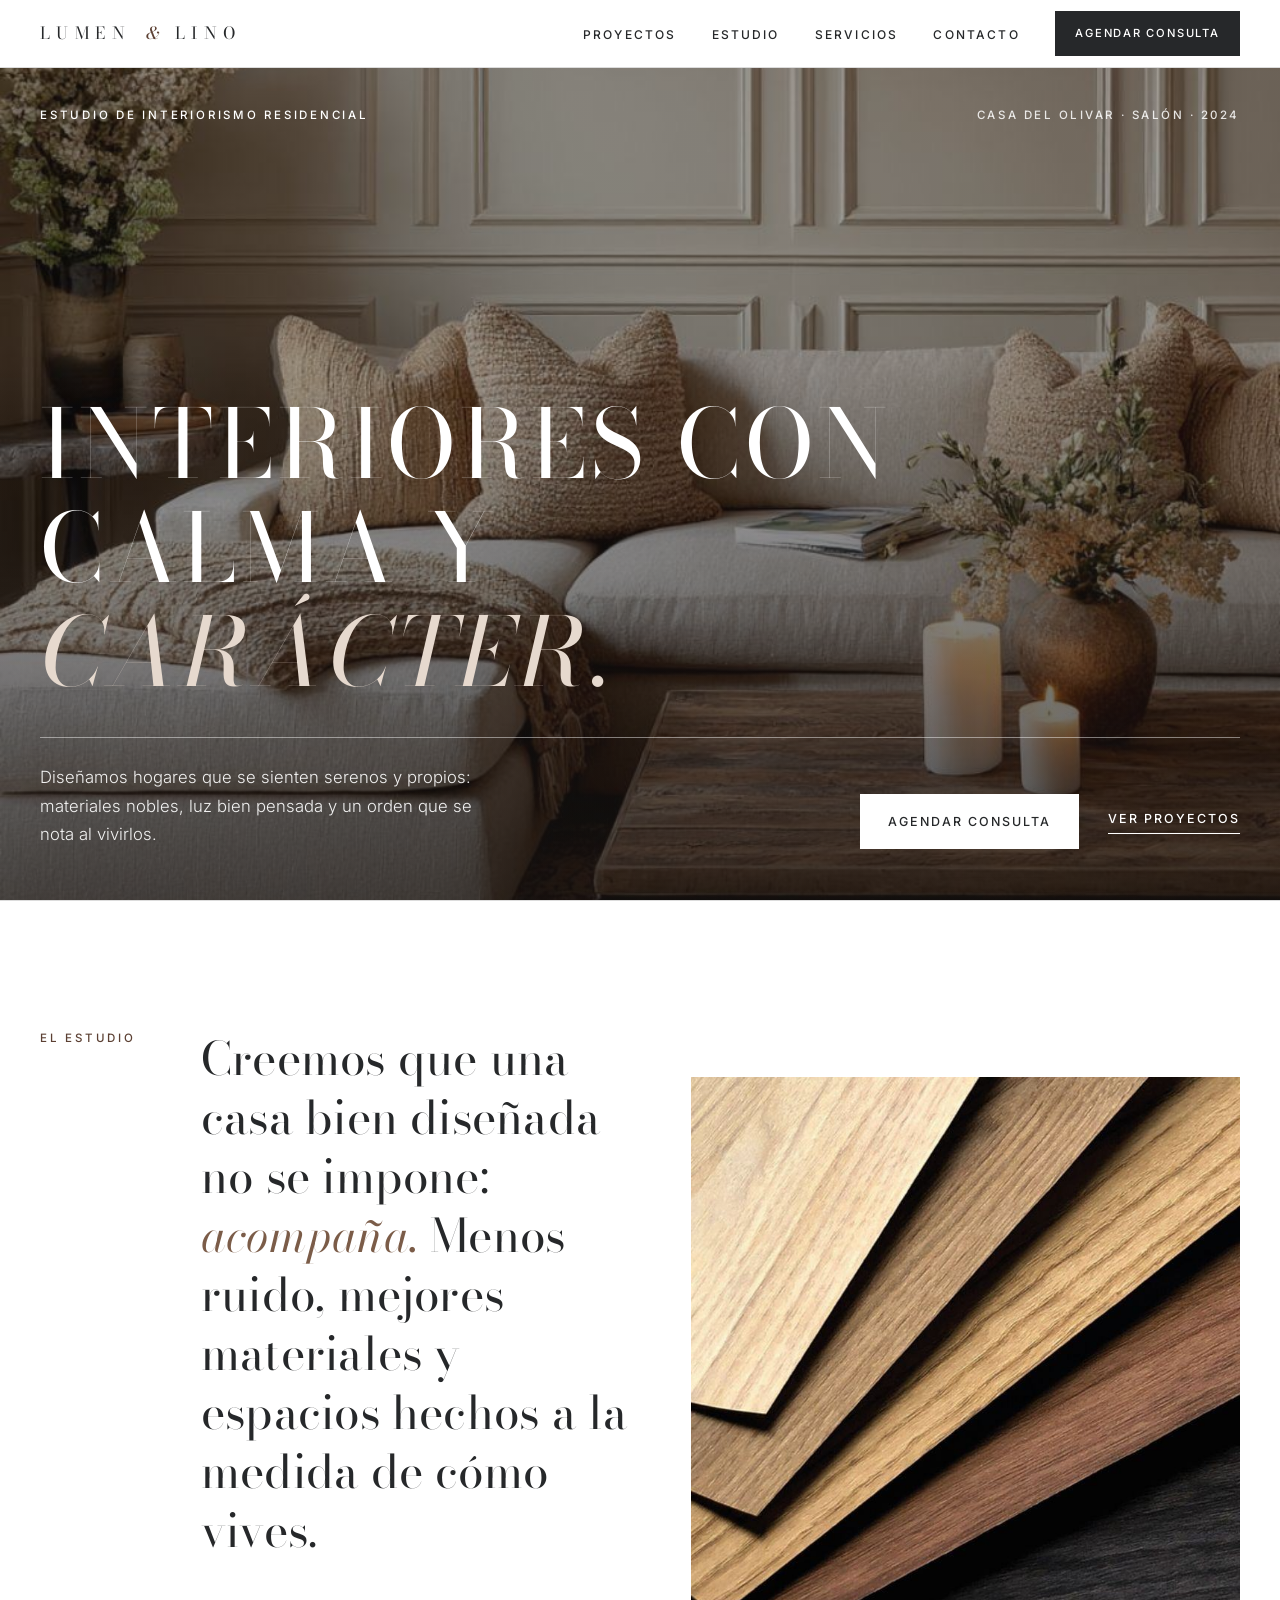
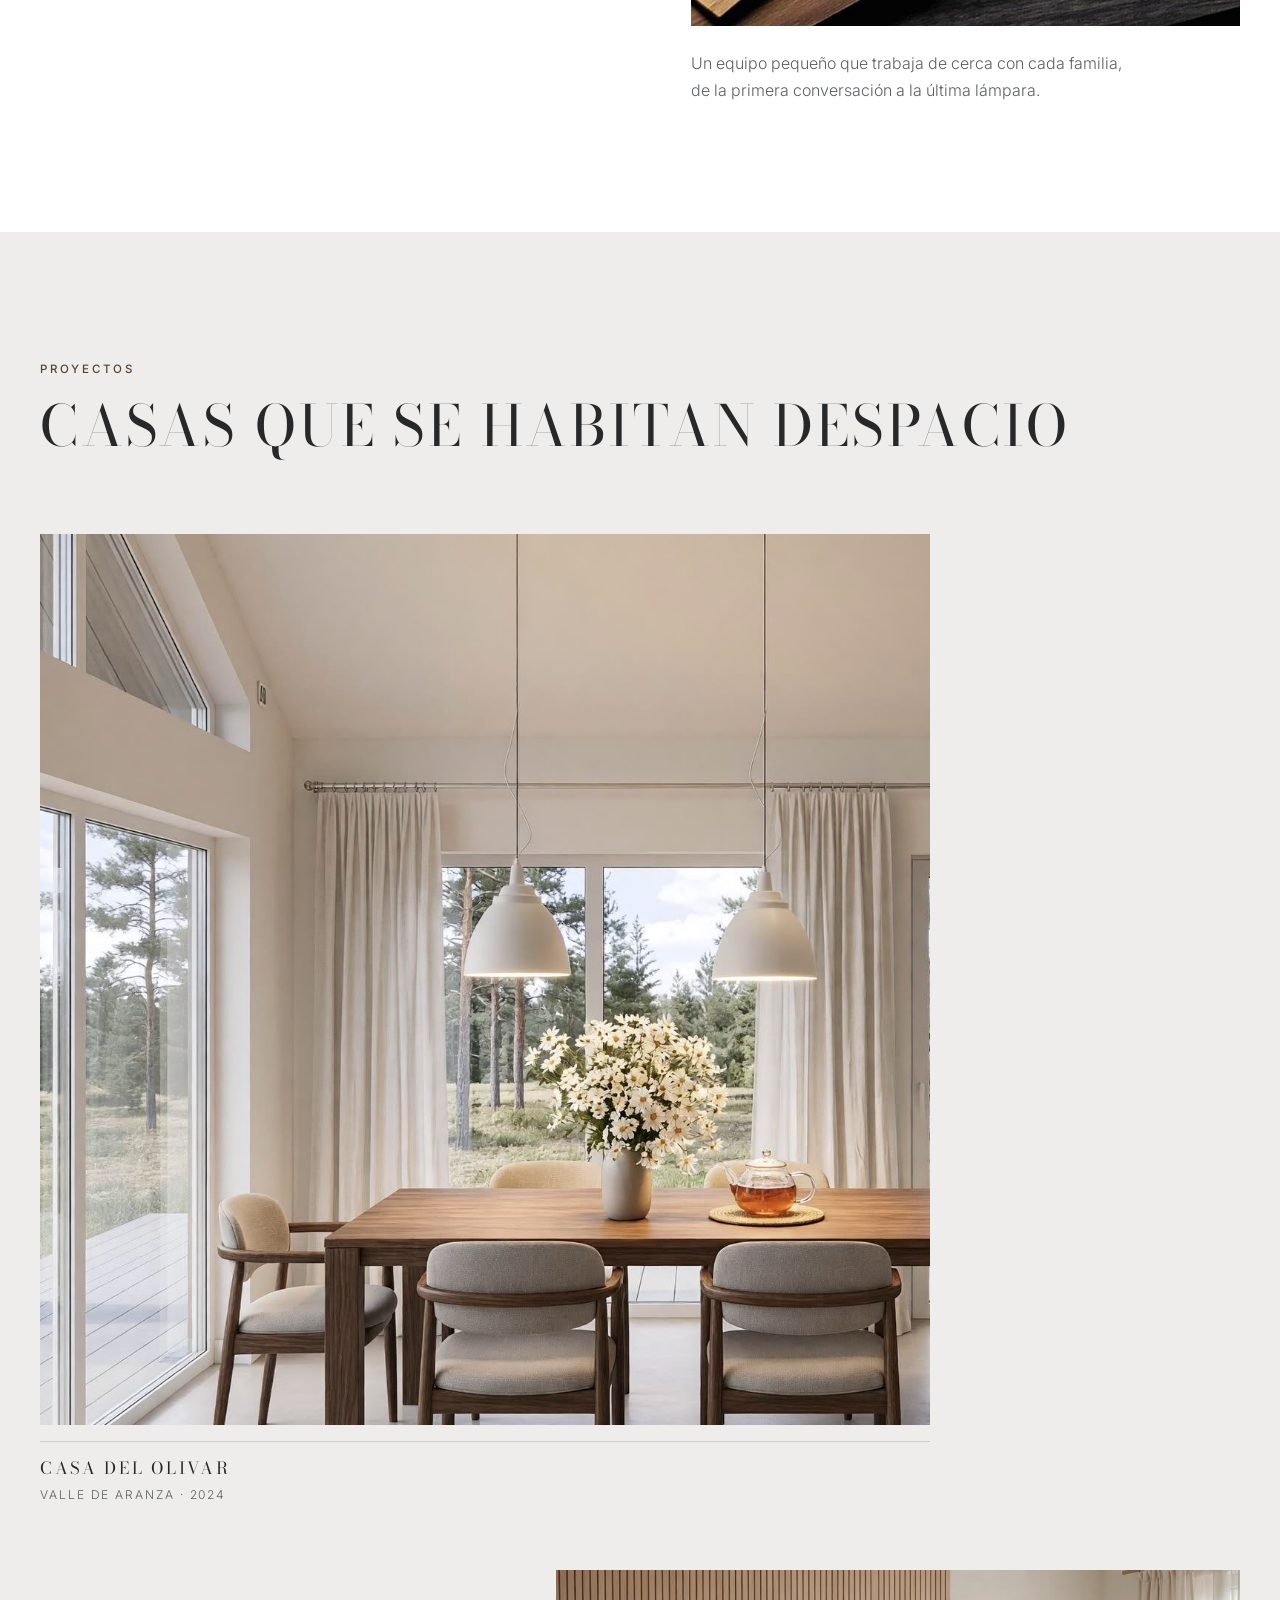
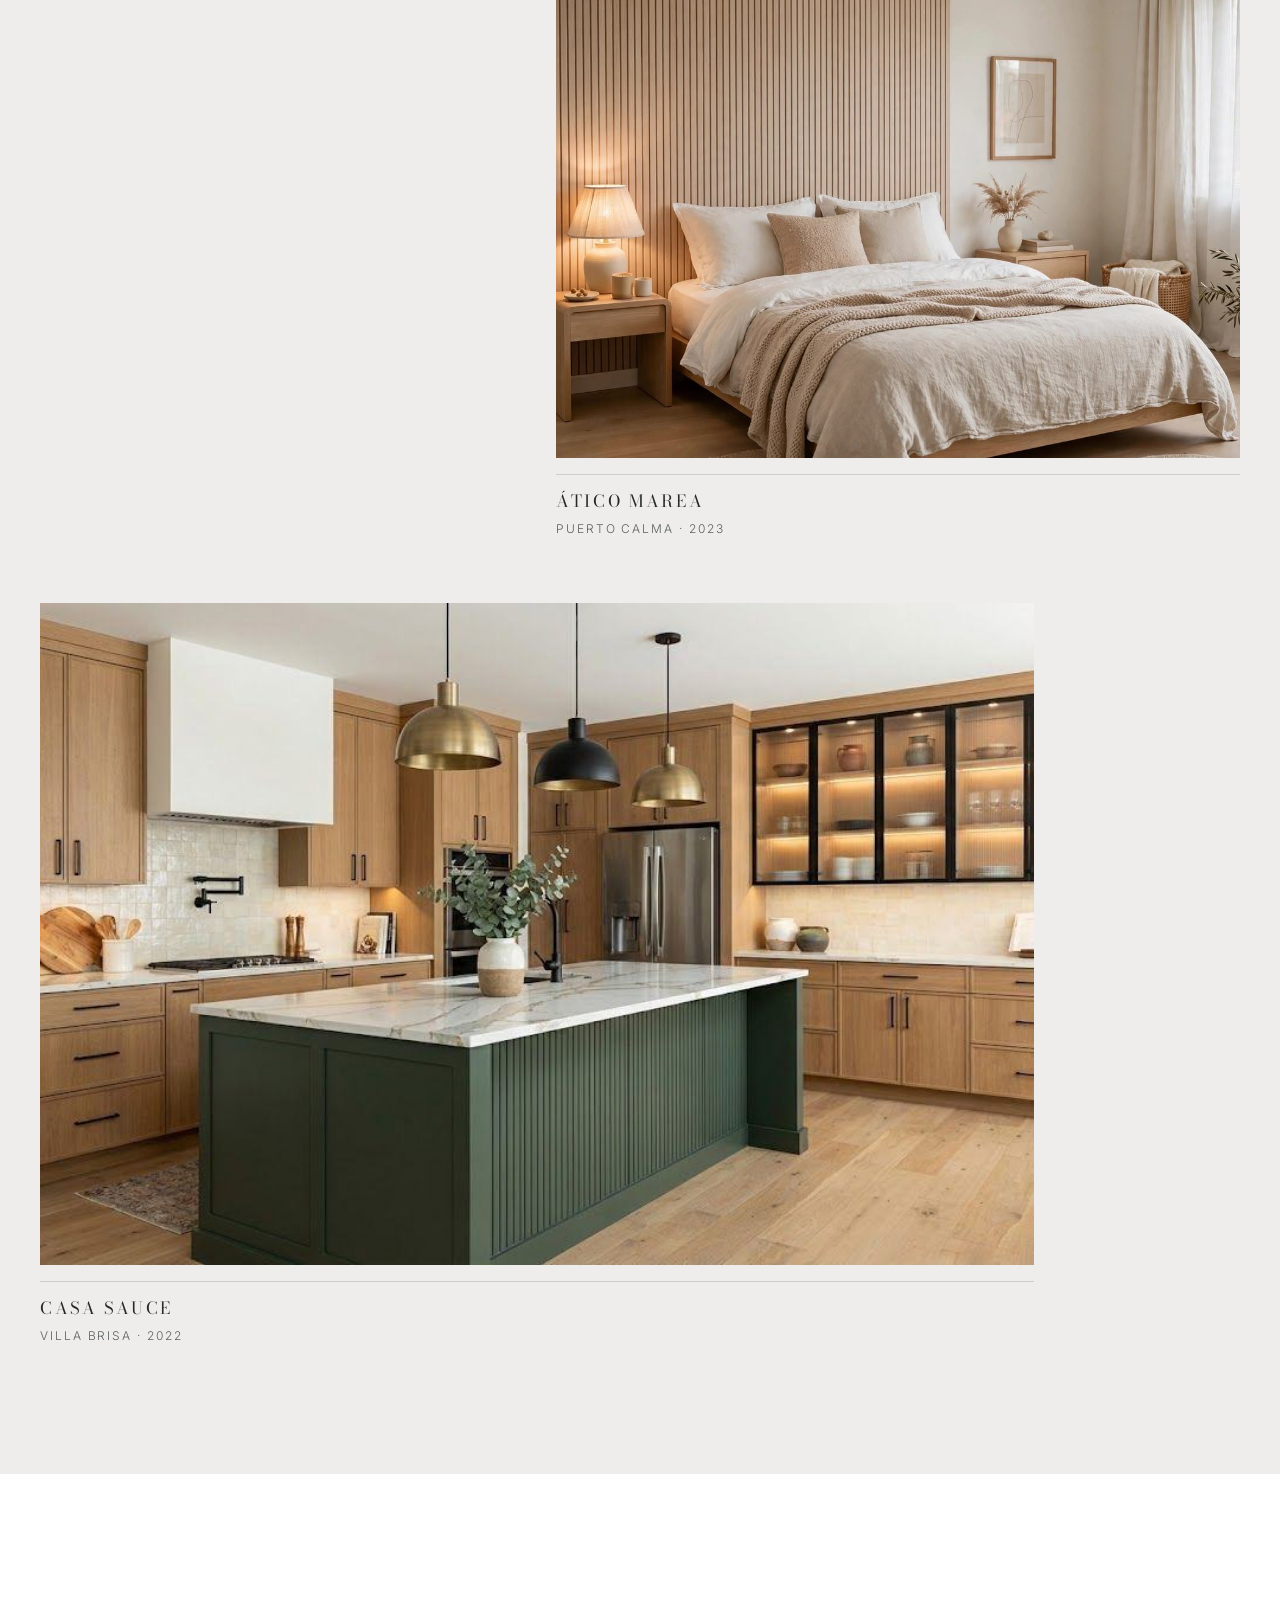
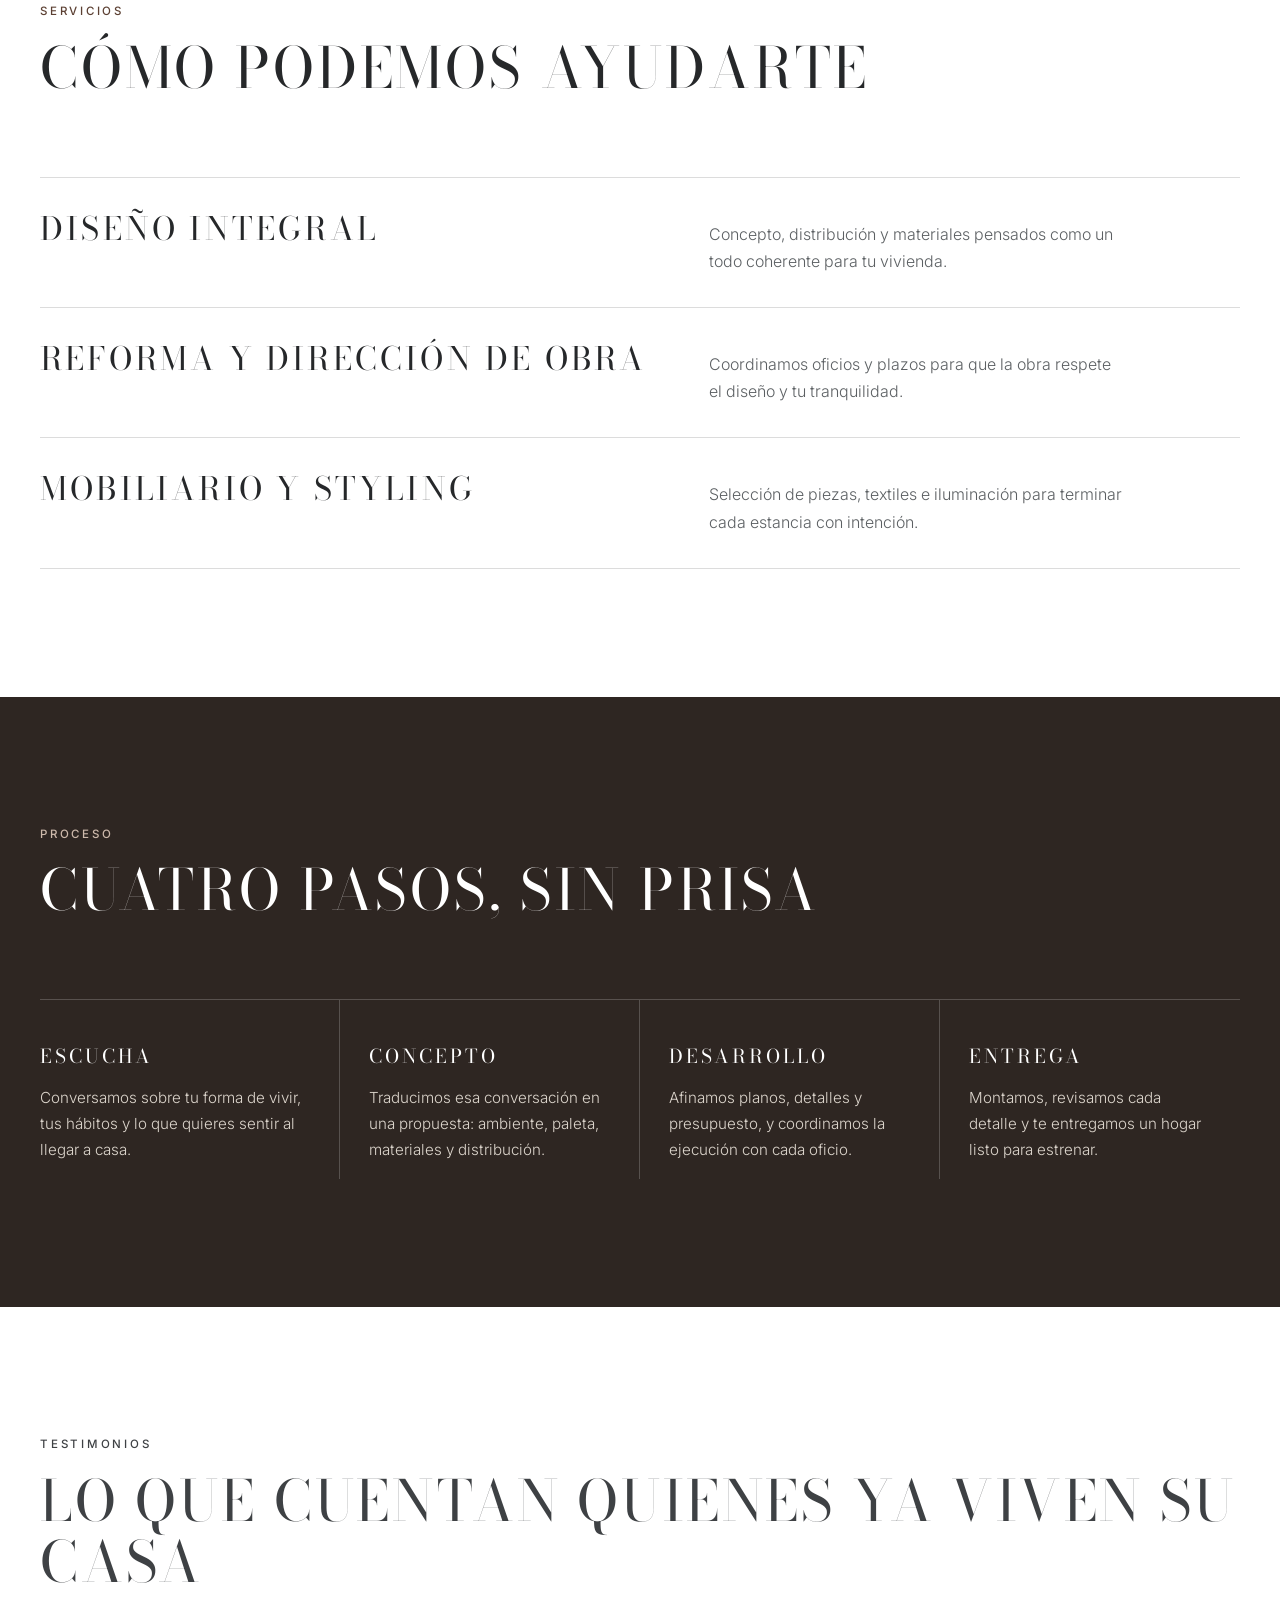
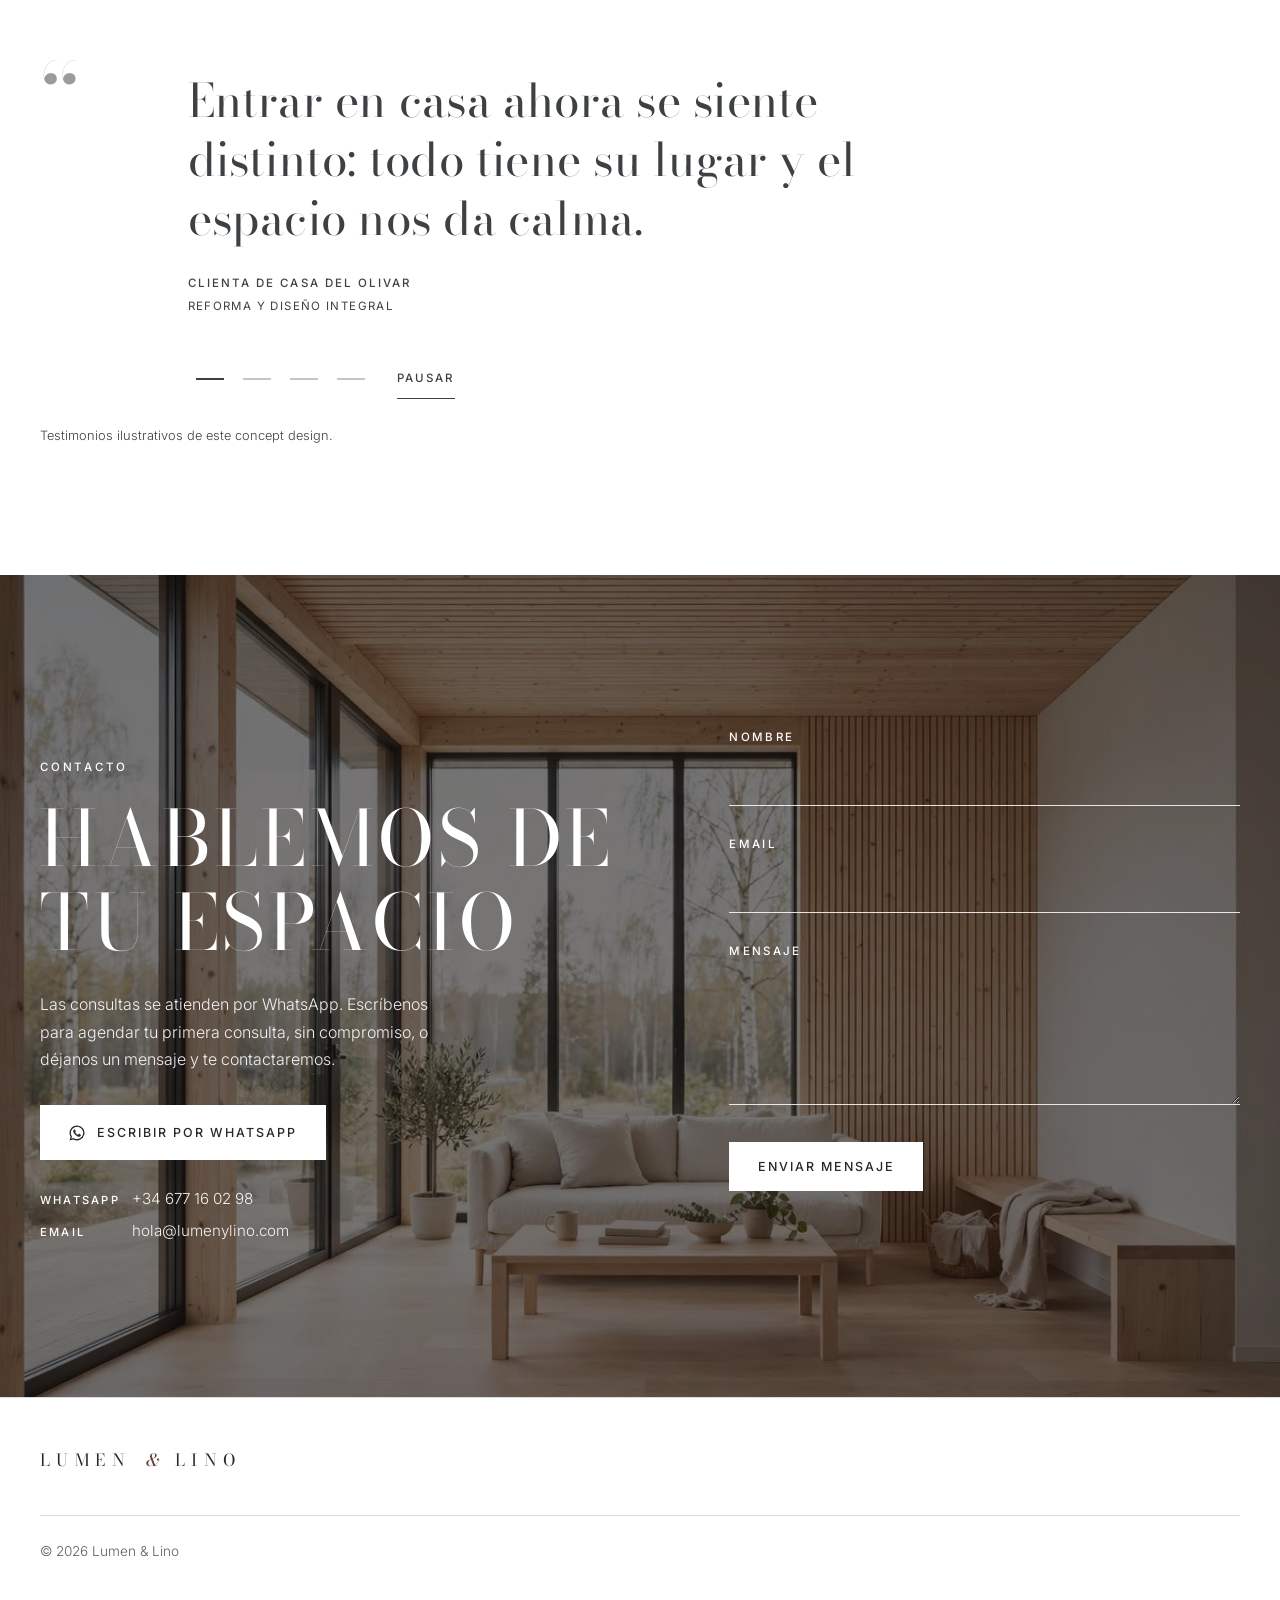
==== index.html @ d083ce1d "Performance pass: recompress images, preload hero, real image dimensions, async decoding, drop heade" ====
<!DOCTYPE html>
<html lang="es">
<head>
  <meta charset="utf-8">
  <meta name="viewport" content="width=device-width, initial-scale=1">
  <title>Lumen &amp; Lino — Interiorismo residencial</title>
  <meta name="description" content="Lumen & Lino es un estudio de interiorismo residencial: interiores con calma y carácter, de la idea a la entrega. Concept design by EVORA Creative.">
  <meta name="theme-color" content="#FFFFFF">
  <meta property="og:title" content="Lumen & Lino — Interiores con calma y carácter">
  <meta property="og:description" content="Estudio ficticio de interiorismo residencial. Propuesta de diseño de EVORA Creative.">
  <meta property="og:type" content="website">

  <!-- Favicon simple (SVG embebido): "L" en serif sobre fondo carbón -->
  <link rel="icon" href="data:image/svg+xml,%3Csvg xmlns='http://www.w3.org/2000/svg' viewBox='0 0 64 64'%3E%3Crect width='64' height='64' fill='%232E2622'/%3E%3Ctext x='32' y='47' font-family='Georgia,serif' font-size='44' text-anchor='middle' fill='%23FFFFFF'%3EL%3C/text%3E%3C/svg%3E">

  <link rel="preload" as="image" href="/images/hero.jpg" fetchpriority="high">
  <link rel="preconnect" href="https://fonts.googleapis.com">
  <link rel="preconnect" href="https://fonts.gstatic.com" crossorigin>
  <link href="https://fonts.googleapis.com/css2?family=Bodoni+Moda:ital,wght@0,400;0,500;1,400&family=Inter:wght@300;400;500&display=swap" rel="stylesheet">

  <style>
    /* ==========================================================
       0. TOKENS Y BASE
       ========================================================== */
    :root {
      --blanco: #FFFFFF;       /* fondo base: blanco limpio */
      --gris-claro: #EEEDEB;   /* bandas y placeholders: gris cálido muy claro */
      --tinta: #26282A;        /* texto y botones: gris carbón */
      --abeto: #7B5C48;        /* acento café madera: decorativo y texto grande (sin dorados) */
      --abeto-texto: #5C4033;  /* variante oscura, contraste AA en texto pequeño */
      --abeto-oscuro: #2E2622; /* café profundo para la banda de proceso */
      --gris: #5C6063;         /* texto secundario, AA sobre blanco */
      --linea: rgba(38, 40, 42, .16);

      --display: "Bodoni Moda", "Didot", "Playfair Display", "Times New Roman", serif;
      --sans: "Inter", "DM Sans", system-ui, -apple-system, "Segoe UI", sans-serif;

      --gutter: clamp(1.25rem, 3.5vw, 2.5rem);
      --max: 1520px;
      --header-h: 68px;
    }

    *, *::before, *::after { box-sizing: border-box; }
    html { scroll-behavior: smooth; scroll-padding-top: var(--header-h); -webkit-text-size-adjust: 100%; }
    body {
      margin: 0;
      background: var(--blanco);
      color: var(--tinta);
      font-family: var(--sans);
      font-weight: 300;
      font-size: 1rem;
      line-height: 1.7;
      -webkit-font-smoothing: antialiased;
    }
    img { display: block; max-width: 100%; height: auto; }
    a { color: inherit; text-decoration: none; }
    ul, ol { list-style: none; margin: 0; padding: 0; }
    h1, h2, h3, p, blockquote, figure { margin: 0; }

    /* Foco visible y accesible */
    :focus-visible { outline: 2px solid var(--abeto-texto); outline-offset: 3px; }
    .skip-link {
      position: absolute; left: var(--gutter); top: -4rem; z-index: 100;
      background: var(--tinta); color: var(--blanco); padding: .6rem 1rem; font-size: .85rem;
    }
    .skip-link:focus { top: .75rem; }

    .wrap { width: 100%; max-width: var(--max); margin-inline: auto; padding-inline: var(--gutter); }
    section { padding-block: clamp(4.5rem, 10vw, 9rem); }

    /* Tipografía editorial */
    .eyebrow {
      font-family: var(--sans);
      font-size: .72rem;
      font-weight: 500;
      letter-spacing: .24em;
      text-transform: uppercase;
      color: var(--abeto-texto);
    }
    .display {
      font-family: var(--display);
      font-weight: 400;
      letter-spacing: .05em;
      line-height: 1.1;
      text-transform: uppercase;
    }
    .num {
      font-family: var(--display);
      font-size: 1.1rem;
      letter-spacing: .06em;
      color: var(--abeto-texto);
    }
    .rule { border: 0; border-top: 1px solid var(--linea); margin: 0; }

    /* Imágenes con fondo lino de reserva */
    .ph { background: var(--gris-claro); overflow: hidden; position: relative; }
    .ph img { width: 100%; height: 100%; object-fit: cover; }

    /* Botones */
    .btn {
      display: inline-flex; align-items: center; gap: .6rem;
      font-family: var(--sans); font-size: .78rem; font-weight: 500;
      letter-spacing: .16em; text-transform: uppercase;
      padding: 1rem 1.7rem; border: 1px solid var(--tinta);
      background: var(--tinta); color: var(--blanco);
      cursor: pointer; transition: background .3s, color .3s, border-color .3s;
    }
    .btn:hover { background: var(--abeto-texto); border-color: var(--abeto-texto); }
    .btn--ghost { background: transparent; color: var(--tinta); }
    .btn--ghost:hover { background: var(--tinta); border-color: var(--tinta); color: var(--blanco); }
    .link-arrow {
      font-size: .78rem; font-weight: 500; letter-spacing: .16em; text-transform: uppercase;
      border-bottom: 1px solid currentColor; padding-bottom: .25rem;
      transition: color .3s;
    }
    .link-arrow:hover { color: var(--abeto-texto); }

    /* Animación: fade-up (solo si hay JS; sin JS todo es visible) */
    .js .reveal { opacity: 0; transform: translateY(24px); transition: opacity .9s ease, transform .9s ease; transition-delay: var(--d, 0s); }
    .js .reveal.is-visible { opacity: 1; transform: none; }

    /* ==========================================================
       1. HEADER FIJO
       ========================================================== */
    .site-header {
      position: fixed; inset: 0 0 auto 0; z-index: 50;
      height: var(--header-h);
      background: rgba(255, 255, 255, .94);
      border-bottom: 1px solid var(--linea);
    }
    .site-header .wrap { height: 100%; display: flex; align-items: center; justify-content: space-between; }
    .logo { font-family: var(--display); font-size: 1.05rem; font-weight: 400; letter-spacing: .38em; text-transform: uppercase; white-space: nowrap; }
    .logo span span { color: var(--abeto-texto); font-weight: 400; font-style: italic; text-transform: none; letter-spacing: 0; margin-inline: .3em; }

    .nav { display: none; }
    .nav-list { display: flex; gap: 2.2rem; align-items: center; }
    .nav a:not(.btn) {
      font-size: .75rem; font-weight: 500; letter-spacing: .18em; text-transform: uppercase;
      position: relative; padding-block: .4rem;
    }
    .nav a:not(.btn)::after {
      content: ""; position: absolute; left: 0; bottom: 0; width: 100%; height: 1px;
      background: currentColor; transform: scaleX(0); transform-origin: left; transition: transform .35s;
    }
    .nav a:not(.btn):hover::after { transform: scaleX(1); }
    .nav .btn { padding: .75rem 1.2rem; font-size: .7rem; }

    .menu-toggle {
      width: 44px; height: 44px; background: none; border: 0; cursor: pointer;
      display: grid; place-content: center; gap: 6px; margin-right: -10px;
    }
    .menu-toggle span { display: block; width: 24px; height: 1px; background: var(--tinta); transition: transform .3s, opacity .3s; }
    .menu-toggle[aria-expanded="true"] span:nth-child(1) { transform: translateY(7px) rotate(45deg); }
    .menu-toggle[aria-expanded="true"] span:nth-child(2) { opacity: 0; }
    .menu-toggle[aria-expanded="true"] span:nth-child(3) { transform: translateY(-7px) rotate(-45deg); }

    /* Menú móvil desplegable */
    .nav.is-open {
      display: block; position: absolute; top: var(--header-h); left: 0; right: 0;
      background: var(--blanco); border-bottom: 1px solid var(--linea);
      padding: 1.5rem var(--gutter) 2rem;
    }
    .nav.is-open .nav-list { flex-direction: column; align-items: flex-start; gap: 1.2rem; }
    .nav.is-open a:not(.btn) { font-family: var(--display); font-size: 1.5rem; letter-spacing: .12em; text-transform: uppercase; font-weight: 400; }
    .nav.is-open .nav-cta { margin-top: .8rem; }

    @media (min-width: 900px) {
      .menu-toggle { display: none; }
      .nav { display: block; }
    }

    /* ==========================================================
       2. HERO (foto a sangrado completo, titular editorial encima)
       ========================================================== */
    .hero {
      position: relative; isolation: isolate; color: #fff;
      margin-top: var(--header-h); padding: 0;
      min-height: clamp(600px, calc(100vh - var(--header-h)), 1000px);
      min-height: clamp(600px, calc(100svh - var(--header-h)), 1000px);
      display: flex; background: #4B423C; /* reserva oscura: el texto se lee con o sin foto */
    }
    .hero-bg { position: absolute; inset: 0; z-index: -2; background: #4B423C; }
    .hero-bg img { width: 100%; height: 100%; object-fit: cover; object-position: 50% 60%; color: transparent; font-size: 0; }
    .hero::after { /* velo muy suave para asegurar contraste del texto */
      content: ""; position: absolute; inset: 0; z-index: -1;
      background: linear-gradient(rgba(24, 20, 18, .38), rgba(24, 20, 18, .38)), linear-gradient(to top, rgba(24, 20, 18, .55), transparent 65%);
    }
    .hero-content {
      width: 100%; display: flex; flex-direction: column; justify-content: space-between;
      padding-block: clamp(1.5rem, 3vw, 2.5rem) clamp(2rem, 4vw, 3.5rem); gap: 3rem;
    }
    .hero-top { display: flex; justify-content: space-between; gap: 1rem; flex-wrap: wrap; font-size: .72rem; letter-spacing: .22em; text-transform: uppercase; font-weight: 500; }
    .hero .eyebrow { color: #fff; }
    .hero-caption { color: rgba(255, 255, 255, .85); }
    .hero h1 { font-size: clamp(2.5rem, 7.4vw, 7rem); max-width: 16ch; }
    .hero h1 em { font-style: italic; font-weight: 400; color: #E6D9CE; }
    .hero-foot {
      display: flex; flex-wrap: wrap; justify-content: space-between; align-items: end; gap: 1.8rem 3rem;
      margin-top: 2rem; padding-top: 1.6rem; border-top: 1px solid rgba(255, 255, 255, .45);
    }
    .hero-lead { max-width: 28rem; color: rgba(255, 255, 255, .92); font-size: 1.05rem; }
    .hero-actions { display: flex; flex-wrap: wrap; gap: 1.2rem 1.8rem; align-items: center; }
    .hero .btn { background: #fff; color: var(--tinta); border-color: #fff; }
    .hero .btn:hover { background: var(--gris-claro); border-color: var(--gris-claro); }
    .hero .link-arrow:hover { color: #fff; opacity: .75; }
    .hero :focus-visible { outline-color: #fff; }

    /* ==========================================================
       3. MANIFIESTO + ESTUDIO
       ========================================================== */
    .manifesto { border-top: 1px solid var(--linea); }
    .manifesto-grid { display: grid; gap: 2.5rem; }
    .manifesto blockquote p {
      font-family: var(--display); font-weight: 400;
      font-size: clamp(1.6rem, 3.6vw, 2.9rem);
      line-height: 1.28; letter-spacing: .005em;
    }
    .manifesto blockquote em { font-style: italic; color: var(--abeto); }
    .manifesto-side { display: grid; gap: 1.5rem; align-content: start; }
    .studio-img { aspect-ratio: 1 / 1; }
    .manifesto-side p { color: var(--gris); max-width: 28rem; }

    @media (min-width: 900px) {
      .manifesto-grid { grid-template-columns: 1fr 4fr 5fr; gap: clamp(1.5rem, 4vw, 4rem); }
      .manifesto-side { margin-top: 3rem; }
    }

    /* ==========================================================
       4. PROYECTOS (grid editorial asimétrico)
       ========================================================== */
    .section-head { display: grid; gap: 1rem; margin-bottom: clamp(2.5rem, 6vw, 5rem); }
    .section-head h2 { font-size: clamp(1.9rem, 4.4vw, 3.6rem); }

    .projects { background: var(--gris-claro); }
    .projects .ph { background: #E3E1DE; }
    .project-grid { display: grid; gap: 3rem; }
    .project a { display: block; }
    .project .ph img { transition: transform 1.1s ease; }
    .project a:hover .ph img { transform: scale(1.035); }
    .project-meta { display: flex; gap: 1.1rem; align-items: baseline; padding-top: 1rem; border-top: 1px solid var(--linea); margin-top: 1rem; }
    .project h3 { font-family: var(--display); font-weight: 400; font-size: 1.05rem; letter-spacing: .16em; text-transform: uppercase; line-height: 1.3; }
    .project-info { font-size: .75rem; letter-spacing: .16em; text-transform: uppercase; color: var(--gris); margin-top: .35rem; }
    .project--1 .ph { aspect-ratio: 1 / 1; }
    .project--2 .ph { aspect-ratio: 7 / 5; }
    .project--3 .ph { aspect-ratio: 3 / 2; }

    @media (min-width: 900px) {
      .project-grid { grid-template-columns: repeat(12, 1fr); column-gap: clamp(1.5rem, 3vw, 3rem); row-gap: 0; }
      .project--1 { grid-column: 1 / 10; }
      .project--2 { grid-column: 6 / 13; margin-top: 4rem; }
      .project--3 { grid-column: 1 / 11; margin-top: 4rem; }
    }

    /* ==========================================================
       5. SERVICIOS
       ========================================================== */
    .services-list { border-top: 1px solid var(--linea); }
    .service {
      display: grid; gap: .6rem 2rem; padding-block: 2rem;
      border-bottom: 1px solid var(--linea);
      transition: padding-left .4s ease;
    }
    .service:hover { padding-left: .8rem; }
    .service h3 { font-family: var(--display); font-weight: 400; font-size: clamp(1.3rem, 2.6vw, 2rem); letter-spacing: .1em; text-transform: uppercase; line-height: 1.2; }
    .service p { color: var(--gris); max-width: 26rem; }

    @media (min-width: 900px) {
      .service { grid-template-columns: 6fr 5fr; align-items: baseline; }
    }

    /* ==========================================================
       6. PROCESO
       ========================================================== */
    .process { background: var(--abeto-oscuro); color: var(--blanco); }
    .process .eyebrow { color: #CDB9AB; }
    .process .num { color: #CDB9AB; }
    .process-list { display: grid; gap: 0; border-top: 1px solid rgba(255, 255, 255, .2); }
    .step { padding-block: 1.8rem; border-bottom: 1px solid rgba(255, 255, 255, .2); }
    .step h3 { font-family: var(--display); font-weight: 400; font-size: 1.2rem; letter-spacing: .16em; text-transform: uppercase; margin: .5rem 0 .8rem; }
    .step p { color: #DDD6CD; font-size: .95rem; }

    @media (min-width: 900px) {
      .process-list { grid-template-columns: repeat(4, 1fr); }
      .step { padding: 2rem 1.8rem 1rem 0; border-bottom: 0; border-right: 1px solid rgba(255, 255, 255, .2); }
      .step + .step { padding-left: 1.8rem; }
      .step:last-child { border-right: 0; }
    }

    /* ==========================================================
       7. TESTIMONIOS (carrusel automático, una cita a la vez)
       ========================================================== */
    .voices { --gris-oscuro: #3E4144; color: var(--gris-oscuro); }
    .voices .eyebrow { color: var(--gris-oscuro); }
    .voices-body { display: grid; gap: 1rem; }
    .quote-mark { font-family: var(--display); font-weight: 400; font-size: 6rem; line-height: .6; color: #9A9DA0; }
    .slides { display: grid; gap: 3rem; }
    .slide p {
      font-family: var(--display); font-weight: 400;
      font-size: clamp(1.6rem, 3.6vw, 2.9rem); line-height: 1.28; letter-spacing: .005em; max-width: 28ch;
    }
    .slide cite { display: block; margin-top: 1.6rem; font-style: normal; font-size: .72rem; font-weight: 500; letter-spacing: .18em; text-transform: uppercase; color: var(--gris-oscuro); }
    .slide cite span { display: block; margin-top: .25rem; letter-spacing: .12em; font-weight: 400; }

    /* Con JS: las citas se apilan en la misma celda y se funden una a una */
    .js .slides { gap: 0; }
    .js .slide { grid-area: 1 / 1; opacity: 0; visibility: hidden; transition: opacity .9s ease, visibility .9s; }
    .js .slide.is-active { opacity: 1; visibility: visible; }

    .carousel-controls { display: none; align-items: center; gap: 1.5rem; margin-top: 2.5rem; flex-wrap: wrap; }
    .js .carousel-controls { display: flex; }
    .dots { display: flex; gap: .2rem; }
    .dot { width: 44px; height: 44px; padding: 0; background: none; border: 0; cursor: pointer; display: grid; place-items: center; }
    .dot::before { content: ""; display: block; width: 28px; height: 2px; background: #C3C5C7; transition: background .3s; }
    .dot[aria-current="true"]::before, .dot:hover::before { background: var(--gris-oscuro); }
    .pause { background: none; border: 0; padding: .6rem 0; cursor: pointer; font: inherit; font-size: .72rem; font-weight: 500; letter-spacing: .18em; text-transform: uppercase; color: var(--gris-oscuro); border-bottom: 1px solid currentColor; }
    .voices-note { margin-top: 1.5rem; font-size: .8rem; color: var(--gris-oscuro); }

    @media (min-width: 900px) {
      .voices-body { grid-template-columns: 1fr 8fr; }
      .voices-body .carousel { grid-column: 2; }
    }

    /* ==========================================================
       8. CTA FINAL + FORMULARIO
       ========================================================== */
    .contact { background: var(--gris-claro); }
    .contact-grid { display: grid; gap: 3rem; }
    .contact h2 { font-size: clamp(2.3rem, 6vw, 5rem); margin-top: 1.2rem; }
    .contact-intro { color: var(--gris); max-width: 26rem; margin-top: 1.6rem; }

    .form { display: grid; gap: 1.8rem; align-content: start; }
    .field label { display: block; font-size: .72rem; font-weight: 500; letter-spacing: .2em; text-transform: uppercase; margin-bottom: .4rem; }
    .field input, .field textarea {
      width: 100%; font: inherit; font-size: 1.05rem; color: var(--tinta);
      background: transparent; border: 0; border-bottom: 1px solid var(--tinta);
      padding: .7rem 0; border-radius: 0; transition: border-color .3s;
    }
    .field textarea { resize: vertical; min-height: 7.5rem; }
    .field input:focus, .field textarea:focus { outline: none; border-bottom: 2px solid var(--abeto-texto); }
    .field input:focus-visible, .field textarea:focus-visible { outline: 2px solid var(--abeto-texto); outline-offset: 4px; }
    .form-note { font-size: .85rem; color: var(--gris); }
    .form-status { min-height: 1.5rem; font-size: .95rem; color: var(--abeto-texto); font-weight: 400; }
    .form .btn { justify-self: start; }

    @media (min-width: 900px) {
      .contact-grid { grid-template-columns: 6fr 5fr; gap: clamp(2rem, 6vw, 6rem); align-items: end; }
    }

        /* ==========================================================
       8b. CONTACTO SOBRE FOTO (texto blanco, velo oscuro para contraste)
       ========================================================== */
    .contact { position: relative; isolation: isolate; color: #fff; background: #4B423C; padding-block: clamp(5rem, 12vw, 11rem); }
    .contact-bg { position: absolute; inset: 0; z-index: -2; margin: 0; }
    .contact-bg img { width: 100%; height: 100%; object-fit: cover; object-position: 50% 55%; color: transparent; font-size: 0; }
    .contact::after { content: ""; position: absolute; inset: 0; z-index: -1; background: rgba(24, 20, 18, .58); }
    .contact .eyebrow { color: #fff; }
    .contact .contact-intro { color: rgba(255, 255, 255, .92); }
    .contact .field label { color: #fff; }
    .contact .field input, .contact .field textarea { color: #fff; border-bottom-color: rgba(255, 255, 255, .85); }
    .contact .field input:focus, .contact .field textarea:focus { border-bottom: 2px solid #fff; }
    .contact :focus-visible { outline-color: #fff; }
    .contact .form-note { color: rgba(255, 255, 255, .85); }
    .contact .form-status { color: #fff; }
    .contact .btn { background: #fff; color: var(--tinta); border-color: #fff; }
    .contact .btn:hover { background: var(--gris-claro); border-color: var(--gris-claro); }

    /* Acciones de contacto y confirmación de envío */
    .contact-actions { display: grid; gap: 1.6rem; margin-top: 2rem; justify-items: start; }
    .btn--wa { gap: .7rem; }
    .contact-data { display: grid; gap: .4rem; font-size: .95rem; color: rgba(255, 255, 255, .92); }
    .contact-data span { display: inline-block; min-width: 5.5rem; font-size: .7rem; font-weight: 500; letter-spacing: .2em; text-transform: uppercase; color: #fff; }
    .trap { position: absolute; left: -9999px; width: 1px; height: 1px; overflow: hidden; }
    .form-fields { display: grid; gap: 1.8rem; align-content: start; }
    .form-fields[hidden] { display: none; }
    .form-success { display: grid; gap: 1.2rem; align-content: start; padding: clamp(1.5rem, 3vw, 2.5rem); border: 1px solid rgba(255, 255, 255, .6); background: rgba(24, 20, 18, .35); }
    .form-success[hidden] { display: none; }
    .form-success-title { font-family: var(--display); font-size: clamp(1.8rem, 3.4vw, 2.6rem); text-transform: uppercase; letter-spacing: .05em; line-height: 1.1; }
    .form-success-text { color: rgba(255, 255, 255, .92); max-width: 30rem; }
    .contact .pause { color: #fff; justify-self: start; }
    .form-status { min-height: 1.5rem; }

    /* ==========================================================
       9. FOOTER
       ========================================================== */
    .site-footer { padding-block: 3rem 2.5rem; border-top: 1px solid var(--linea); }
    .footer-top { display: flex; flex-wrap: wrap; justify-content: space-between; gap: 1.5rem; align-items: center; }
    .social { display: flex; gap: 1.8rem; flex-wrap: wrap; }
    .social a { font-size: .75rem; font-weight: 500; letter-spacing: .18em; text-transform: uppercase; transition: color .3s; }
    .social a:hover { color: var(--abeto-texto); }
    .footer-bottom { display: grid; gap: .4rem; margin-top: 2.5rem; padding-top: 1.5rem; border-top: 1px solid var(--linea); font-size: .85rem; color: var(--gris); }
    .footer-bottom .concept { color: var(--tinta); font-weight: 400; }

    @media (min-width: 900px) {
      .footer-bottom { grid-template-columns: 1fr auto; }
    }

    /* ==========================================================
       Accesibilidad: movimiento reducido
       ========================================================== */
    @media (prefers-reduced-motion: reduce) {
      html { scroll-behavior: auto; }
      *, *::before, *::after { animation: none !important; transition: none !important; }
      .js .reveal { opacity: 1; transform: none; }
    }
  </style>
</head>

<body>
  <a class="skip-link" href="#contenido">Saltar al contenido</a>

  <!-- ==========================================================
       1. HEADER
       ========================================================== -->
  <header class="site-header">
    <div class="wrap">
      <a href="#inicio" class="logo" aria-label="Lumen &amp; Lino, inicio"><span>Lumen <span>&amp;</span> Lino</span></a>

      <button class="menu-toggle" type="button" aria-expanded="false" aria-controls="menu" aria-label="Abrir menú">
        <span></span><span></span><span></span>
      </button>

      <nav class="nav" id="menu" aria-label="Principal">
        <ul class="nav-list">
          <li><a href="#proyectos">Proyectos</a></li>
          <li><a href="#estudio">Estudio</a></li>
          <li><a href="#servicios">Servicios</a></li>
          <li><a href="#contacto">Contacto</a></li>
          <li class="nav-cta"><a href="#contacto" class="btn">Agendar consulta</a></li>
        </ul>
      </nav>
    </div>
  </header>

  <main id="contenido">

    <!-- ==========================================================
         2. HERO
         ========================================================== -->
    <section class="hero" id="inicio" aria-labelledby="hero-title">
      <figure class="hero-bg">
        <img src="/images/hero.jpg" alt="Salón con paneles de pared en tono arena, sofá de lino, cojines y mesa de madera con velas" width="1000" height="1500" fetchpriority="high">
      </figure>

      <div class="wrap hero-content">
        <div class="hero-top reveal">
          <p class="eyebrow">Estudio de interiorismo residencial</p>
          <p class="hero-caption">Casa del Olivar · salón · 2024</p>
        </div>

        <div>
          <h1 class="display reveal" id="hero-title" style="--d:.1s">Interiores con calma y <em>carácter.</em></h1>

          <div class="hero-foot reveal" style="--d:.2s">
            <p class="hero-lead">Diseñamos hogares que se sienten serenos y propios: materiales nobles, luz bien pensada y un orden que se nota al vivirlos.</p>
            <div class="hero-actions">
              <a href="#contacto" class="btn">Agendar consulta</a>
              <a href="#proyectos" class="link-arrow">Ver proyectos</a>
            </div>
          </div>
        </div>
      </div>
    </section>

    <!-- ==========================================================
         3. MANIFIESTO / ESTUDIO
         ========================================================== -->
    <section class="manifesto" id="estudio" aria-labelledby="manifiesto-title">
      <div class="wrap manifesto-grid">
        <p class="eyebrow reveal">El estudio</p>

        <blockquote class="reveal" style="--d:.1s">
          <p id="manifiesto-title">Creemos que una casa bien diseñada no se impone: <em>acompaña.</em> Menos ruido, mejores materiales y espacios hechos a la medida de cómo vives.</p>
        </blockquote>

        <div class="manifesto-side reveal" style="--d:.2s">
          <div class="ph studio-img">
            <img src="/images/estudio.jpg" alt="Mesa de trabajo del estudio con muestras de lino, madera y papel" width="736" height="920" loading="lazy" decoding="async">
          </div>
          <p>Un equipo pequeño que trabaja de cerca con cada familia, de la primera conversación a la última lámpara.</p>
        </div>
      </div>
    </section>

    <!-- ==========================================================
         4. PROYECTOS
         ========================================================== -->
    <section class="projects" id="proyectos" aria-labelledby="proyectos-title">
      <div class="wrap">
        <div class="section-head reveal">
          <p class="eyebrow">Proyectos</p>
          <h2 class="display" id="proyectos-title">Casas que se habitan despacio</h2>
        </div>

        <div class="project-grid">
          <article class="project project--1 reveal">
            <a href="#proyectos" aria-label="Casa del Olivar, Valle de Aranza, 2024">
              <div class="ph">
                <img src="/images/proyecto-1.jpg" alt="Comedor con mesa de roble, sillas de lino y ventanal al jardín" width="1200" height="1600" loading="lazy" decoding="async">
              </div>
              <div class="project-meta">
                <div>
                  <h3>Casa del Olivar</h3>
                  <p class="project-info">Valle de Aranza · 2024</p>
                </div>
              </div>
            </a>
          </article>

          <article class="project project--2 reveal" style="--d:.1s">
            <a href="#proyectos" aria-label="Ático Marea, Puerto Calma, 2023">
              <div class="ph">
                <img src="/images/proyecto-2.jpg" alt="Dormitorio en tonos crema con cabecero de madera y ropa de cama de lino" width="1200" height="800" loading="lazy" decoding="async">
              </div>
              <div class="project-meta">
                <div>
                  <h3>Ático Marea</h3>
                  <p class="project-info">Puerto Calma · 2023</p>
                </div>
              </div>
            </a>
          </article>

          <article class="project project--3 reveal">
            <a href="#proyectos" aria-label="Casa Sauce, Villa Brisa, 2022">
              <div class="ph">
                <img src="/images/proyecto-3.jpg" alt="Cocina abierta con isla de piedra clara y estanterías de madera" width="1024" height="559" loading="lazy" decoding="async">
              </div>
              <div class="project-meta">
                <div>
                  <h3>Casa Sauce</h3>
                  <p class="project-info">Villa Brisa · 2022</p>
                </div>
              </div>
            </a>
          </article>
        </div>
      </div>
    </section>

    <!-- ==========================================================
         5. SERVICIOS
         ========================================================== -->
    <section id="servicios" aria-labelledby="servicios-title">
      <div class="wrap">
        <div class="section-head reveal">
          <p class="eyebrow">Servicios</p>
          <h2 class="display" id="servicios-title">Cómo podemos ayudarte</h2>
        </div>

        <ul class="services-list">
          <li class="service reveal">
            <h3>Diseño integral</h3>
            <p>Concepto, distribución y materiales pensados como un todo coherente para tu vivienda.</p>
          </li>
          <li class="service reveal" style="--d:.1s">
            <h3>Reforma y dirección de obra</h3>
            <p>Coordinamos oficios y plazos para que la obra respete el diseño y tu tranquilidad.</p>
          </li>
          <li class="service reveal" style="--d:.2s">
            <h3>Mobiliario y styling</h3>
            <p>Selección de piezas, textiles e iluminación para terminar cada estancia con intención.</p>
          </li>
        </ul>
      </div>
    </section>

    <!-- ==========================================================
         6. PROCESO
         ========================================================== -->
    <section class="process" aria-labelledby="proceso-title">
      <div class="wrap">
        <div class="section-head reveal">
          <p class="eyebrow">Proceso</p>
          <h2 class="display" id="proceso-title">Cuatro pasos, sin prisa</h2>
        </div>

        <ol class="process-list">
          <li class="step reveal">
            <h3>Escucha</h3>
            <p>Conversamos sobre tu forma de vivir, tus hábitos y lo que quieres sentir al llegar a casa.</p>
          </li>
          <li class="step reveal" style="--d:.1s">
            <h3>Concepto</h3>
            <p>Traducimos esa conversación en una propuesta: ambiente, paleta, materiales y distribución.</p>
          </li>
          <li class="step reveal" style="--d:.2s">
            <h3>Desarrollo</h3>
            <p>Afinamos planos, detalles y presupuesto, y coordinamos la ejecución con cada oficio.</p>
          </li>
          <li class="step reveal" style="--d:.3s">
            <h3>Entrega</h3>
            <p>Montamos, revisamos cada detalle y te entregamos un hogar listo para estrenar.</p>
          </li>
        </ol>
      </div>
    </section>

    <!-- ==========================================================
         7. TESTIMONIO
         ========================================================== -->
    <section class="voices" aria-labelledby="voces-title">
      <div class="wrap">
        <div class="section-head reveal">
          <p class="eyebrow">Testimonios</p>
          <h2 class="display" id="voces-title">Lo que cuentan quienes ya viven su casa</h2>
        </div>

        <div class="voices-body reveal">
          <span class="quote-mark" aria-hidden="true">“</span>
          <div class="carousel" role="region" aria-roledescription="carrusel" aria-label="Testimonios de clientes">
            <div class="slides" id="slides" aria-live="off">
            <figure class="slide is-active" role="group" aria-roledescription="testimonio" aria-label="1 de 4">
              <blockquote><p>Entrar en casa ahora se siente distinto: todo tiene su lugar y el espacio nos da calma.</p></blockquote>
              <figcaption><cite>Clienta de Casa del Olivar<span>Reforma y diseño integral</span></cite></figcaption>
            </figure>
            <figure class="slide" role="group" aria-roledescription="testimonio" aria-label="2 de 4">
              <blockquote><p>Nos escucharon de verdad. La casa refleja cómo vivimos, no una tendencia.</p></blockquote>
              <figcaption><cite>Cliente de Ático Marea<span>Diseño integral</span></cite></figcaption>
            </figure>
            <figure class="slide" role="group" aria-roledescription="testimonio" aria-label="3 de 4">
              <blockquote><p>La obra fue ordenada y sin sobresaltos. Cada decisión estaba explicada.</p></blockquote>
              <figcaption><cite>Clienta de Casa Sauce<span>Reforma y dirección de obra</span></cite></figcaption>
            </figure>
            <figure class="slide" role="group" aria-roledescription="testimonio" aria-label="4 de 4">
              <blockquote><p>Las piezas elegidas dieron a cada estancia un carácter propio, sin recargar.</p></blockquote>
              <figcaption><cite>Cliente de vivienda familiar<span>Mobiliario y styling</span></cite></figcaption>
            </figure>
            </div>
            <div class="carousel-controls">
              <div class="dots"><button class="dot" type="button" aria-label="Ver testimonio 1 de 4" aria-current="true"></button><button class="dot" type="button" aria-label="Ver testimonio 2 de 4"></button><button class="dot" type="button" aria-label="Ver testimonio 3 de 4"></button><button class="dot" type="button" aria-label="Ver testimonio 4 de 4"></button></div>
              <button class="pause" type="button" aria-controls="slides">Pausar</button>
            </div>
          </div>
        </div>
        <p class="voices-note">Testimonios ilustrativos de este concept design.</p>
      </div>
    </section>

    <!-- ==========================================================
         8. CTA FINAL + FORMULARIO (solo maquetación)
         ========================================================== -->
    <section class="contact" id="contacto" aria-labelledby="contacto-title">
      <figure class="contact-bg">
        <img src="/images/cierre.jpg" alt="Salón luminoso con ventanales y revestimiento de madera clara, sofá de lino y mesa baja" width="1200" height="800" loading="lazy" decoding="async">
      </figure>
      <div class="wrap contact-grid">
        <div class="reveal">
          <p class="eyebrow">Contacto</p>
          <h2 class="display" id="contacto-title">Hablemos de tu espacio</h2>
          <p class="contact-intro">Las consultas se atienden por WhatsApp. Escríbenos para agendar tu primera consulta, sin compromiso, o déjanos un mensaje y te contactaremos.</p>
          <div class="contact-actions">
            <a class="btn btn--wa" href="https://wa.me/34677160298?text=Hola%2C%20quiero%20agendar%20una%20consulta%20con%20Lumen%20%26%20Lino." target="_blank" rel="noopener" aria-label="Escribir por WhatsApp al +34 677 16 02 98 (se abre en una pestaña nueva)"><svg width="18" height="18" viewBox="0 0 24 24" fill="currentColor" aria-hidden="true" focusable="false"><path d="M12.04 2a9.9 9.9 0 0 0-8.5 14.95L2 22l5.2-1.5A9.9 9.9 0 1 0 12.04 2Zm0 18.1a8.2 8.2 0 0 1-4.2-1.15l-.3-.18-3.08.89.9-3-.2-.31a8.2 8.2 0 1 1 6.88 3.75Zm4.5-6.14c-.25-.12-1.46-.72-1.69-.8-.23-.09-.39-.13-.56.12s-.64.8-.78.96c-.14.17-.29.19-.54.06a6.7 6.7 0 0 1-3.3-2.88c-.25-.43.25-.4.71-1.32.08-.17.04-.31-.02-.43-.06-.12-.56-1.35-.77-1.85-.2-.48-.41-.42-.56-.43h-.48a.93.93 0 0 0-.67.31c-.23.25-.88.86-.88 2.1s.9 2.43 1.03 2.6c.12.17 1.78 2.72 4.3 3.81 1.6.69 2.23.75 3.03.63.49-.07 1.46-.6 1.67-1.17.2-.58.2-1.07.14-1.17-.06-.1-.23-.16-.48-.29Z"/></svg><span>Escribir por WhatsApp</span></a>
            <ul class="contact-data">
              <li><span>WhatsApp</span> +34 677 16 02 98</li>
              <li><span>Email</span> hola@lumenylino.com</li>
            </ul>
          </div>
        </div>

        <!-- Sin backend: el envío se simula en JS -->
        <form class="form reveal" id="form-contacto" name="contacto" method="POST" action="/" data-netlify="true" netlify-honeypot="campo-trampa" style="--d:.1s" novalidate>
          <input type="hidden" name="form-name" value="contacto">
          <p class="trap" aria-hidden="true"><label>No rellenar: <input name="campo-trampa" tabindex="-1" autocomplete="off"></label></p>

          <div class="form-fields">
            <div class="field">
              <label for="nombre">Nombre</label>
              <input type="text" id="nombre" name="nombre" autocomplete="name" required>
            </div>
            <div class="field">
              <label for="email">Email</label>
              <input type="email" id="email" name="email" autocomplete="email" required>
            </div>
            <div class="field">
              <label for="mensaje">Mensaje</label>
              <textarea id="mensaje" name="mensaje" rows="4" required></textarea>
            </div>
            <button type="submit" class="btn">Enviar mensaje</button>
            <p class="form-status" role="alert" aria-live="assertive"></p>
          </div>

          <div class="form-success" role="status" aria-live="polite" tabindex="-1" hidden>
            <p class="form-success-title">Mensaje enviado</p>
            <p class="form-success-text">Gracias, <span class="js-nombre"></span>. Hemos recibido tu mensaje y nos pondremos en contacto contigo muy pronto. Si prefieres una respuesta más rápida, escríbenos por WhatsApp.</p>
            <button type="button" class="pause js-otro">Enviar otro mensaje</button>
          </div>
        </form>
      </div>
    </section>

  </main>

  <!-- ==========================================================
       9. FOOTER
       ========================================================== -->
  <footer class="site-footer">
    <div class="wrap">
      <div class="footer-top">
        <a href="#inicio" class="logo"><span>Lumen <span>&amp;</span> Lino</span></a>
      </div>
      <div class="footer-bottom">
        <p>© <span id="year">2026</span> Lumen &amp; Lino</p>
      </div>
    </div>
  </footer>

  <script>
    /* Marca que hay JS para activar las animaciones de entrada */
    document.documentElement.classList.add('js');

    /* ---- Menú hamburguesa ---- */
    (function () {
      var toggle = document.querySelector('.menu-toggle');
      var nav = document.getElementById('menu');

      function setOpen(open) {
        nav.classList.toggle('is-open', open);
        toggle.setAttribute('aria-expanded', String(open));
        toggle.setAttribute('aria-label', open ? 'Cerrar menú' : 'Abrir menú');
      }

      toggle.addEventListener('click', function () {
        setOpen(toggle.getAttribute('aria-expanded') !== 'true');
      });
      nav.addEventListener('click', function (e) {
        if (e.target.closest('a')) setOpen(false);
      });
      document.addEventListener('keydown', function (e) {
        if (e.key === 'Escape' && nav.classList.contains('is-open')) { setOpen(false); toggle.focus(); }
      });
      window.matchMedia('(min-width: 900px)').addEventListener('change', function (e) {
        if (e.matches) setOpen(false);
      });
    })();

    /* ---- Fade-up al hacer scroll (IntersectionObserver) ---- */
    (function () {
      var items = document.querySelectorAll('.reveal');
      var reduce = window.matchMedia('(prefers-reduced-motion: reduce)').matches;
      if (reduce || !('IntersectionObserver' in window)) {
        items.forEach(function (el) { el.classList.add('is-visible'); });
        return;
      }
      var io = new IntersectionObserver(function (entries) {
        entries.forEach(function (entry) {
          if (entry.isIntersecting) {
            entry.target.classList.add('is-visible');
            io.unobserve(entry.target);
          }
        });
      }, { threshold: 0.12, rootMargin: '0px 0px -40px 0px' });
      items.forEach(function (el) { io.observe(el); });
    })();

    /* ---- Carrusel de testimonios: avance automático, una cita a la vez ---- */
    (function () {
      var slides = document.querySelectorAll('.slide');
      var dots = document.querySelectorAll('.dot');
      var pauseBtn = document.querySelector('.pause');
      var region = document.querySelector('.carousel');
      var live = document.getElementById('slides');
      var reduce = window.matchMedia('(prefers-reduced-motion: reduce)').matches;
      var i = 0, timer = null, userPaused = reduce;

      function show(n) {
        i = (n + slides.length) % slides.length;
        slides.forEach(function (s, k) {
          var on = k === i;
          s.classList.toggle('is-active', on);
          s.setAttribute('aria-hidden', String(!on));
          if (on) s.removeAttribute('inert'); else s.setAttribute('inert', '');
        });
        dots.forEach(function (d, k) { d.setAttribute('aria-current', String(k === i)); });
      }
      function start() { stop(); if (!userPaused) timer = setInterval(function () { show(i + 1); }, 6500); }
      function stop() { if (timer) { clearInterval(timer); timer = null; } }
      function setPaused(p) {
        userPaused = p;
        pauseBtn.textContent = p ? 'Reanudar' : 'Pausar';
        live.setAttribute('aria-live', p ? 'polite' : 'off');
        p ? stop() : start();
      }

      dots.forEach(function (d, k) { d.addEventListener('click', function () { show(k); start(); }); });
      pauseBtn.addEventListener('click', function () { setPaused(!userPaused); });
      region.addEventListener('mouseenter', stop);
      region.addEventListener('mouseleave', start);
      region.addEventListener('focusin', stop);
      region.addEventListener('focusout', start);

      show(0);
      if (reduce) pauseBtn.hidden = true; /* sin movimiento: solo navegación manual */
      else start();
    })();

    /* ---- Formulario: envío (Netlify Forms) y confirmación al cliente ---- */
    (function () {
      var form = document.getElementById('form-contacto');
      var fields = form.querySelector('.form-fields');
      var status = form.querySelector('.form-status');
      var ok = form.querySelector('.form-success');
      var btn = form.querySelector('button[type="submit"]');

      function showSuccess() {
        form.querySelector('.js-nombre').textContent = (form.nombre.value || '').trim().split(/\s+/)[0] || 'gracias por escribirnos';
        fields.hidden = true; ok.hidden = false; ok.focus();
        form.reset();
      }

      form.addEventListener('submit', function (e) {
        e.preventDefault();
        if (!form.checkValidity()) {
          status.textContent = 'Por favor, completa todos los campos con un email válido.';
          var first = form.querySelector(':invalid');
          if (first) first.focus();
          return;
        }
        status.textContent = '';
        btn.disabled = true; btn.textContent = 'Enviando…';
        var body = new URLSearchParams(new FormData(form)).toString();
        var send = fetch('/', { method: 'POST', headers: { 'Content-Type': 'application/x-www-form-urlencoded' }, body: body })
          .catch(function () { /* sin servidor (vista previa): se muestra igualmente la confirmación */ });
        var wait = new Promise(function (r) { setTimeout(r, 800); });
        Promise.all([send, wait]).then(function () {
          btn.disabled = false; btn.textContent = 'Enviar mensaje';
          showSuccess();
        });
      });

      form.querySelector('.js-otro').addEventListener('click', function () {
        ok.hidden = true; fields.hidden = false; form.nombre.focus();
      });
    })();

    /* ---- Año del copyright ---- */
    document.getElementById('year').textContent = new Date().getFullYear();
  </script>
</body>
</html>
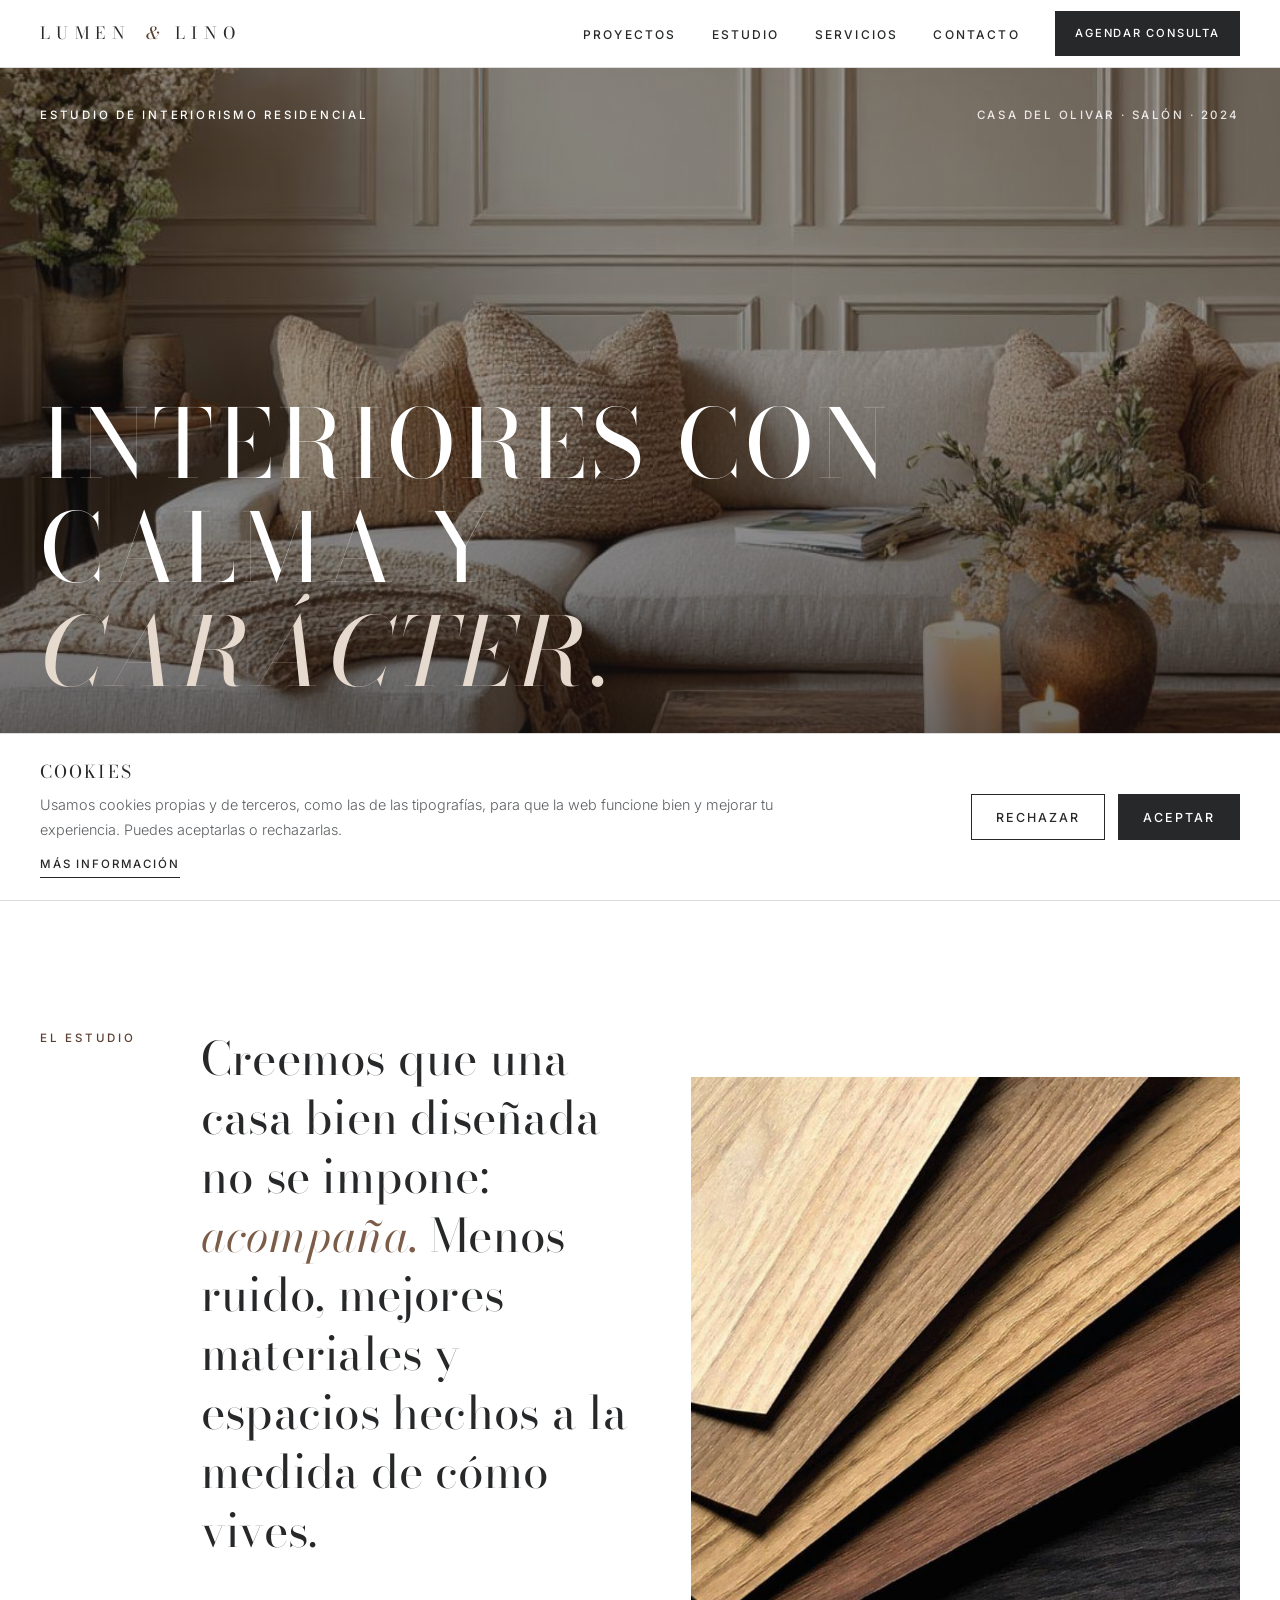
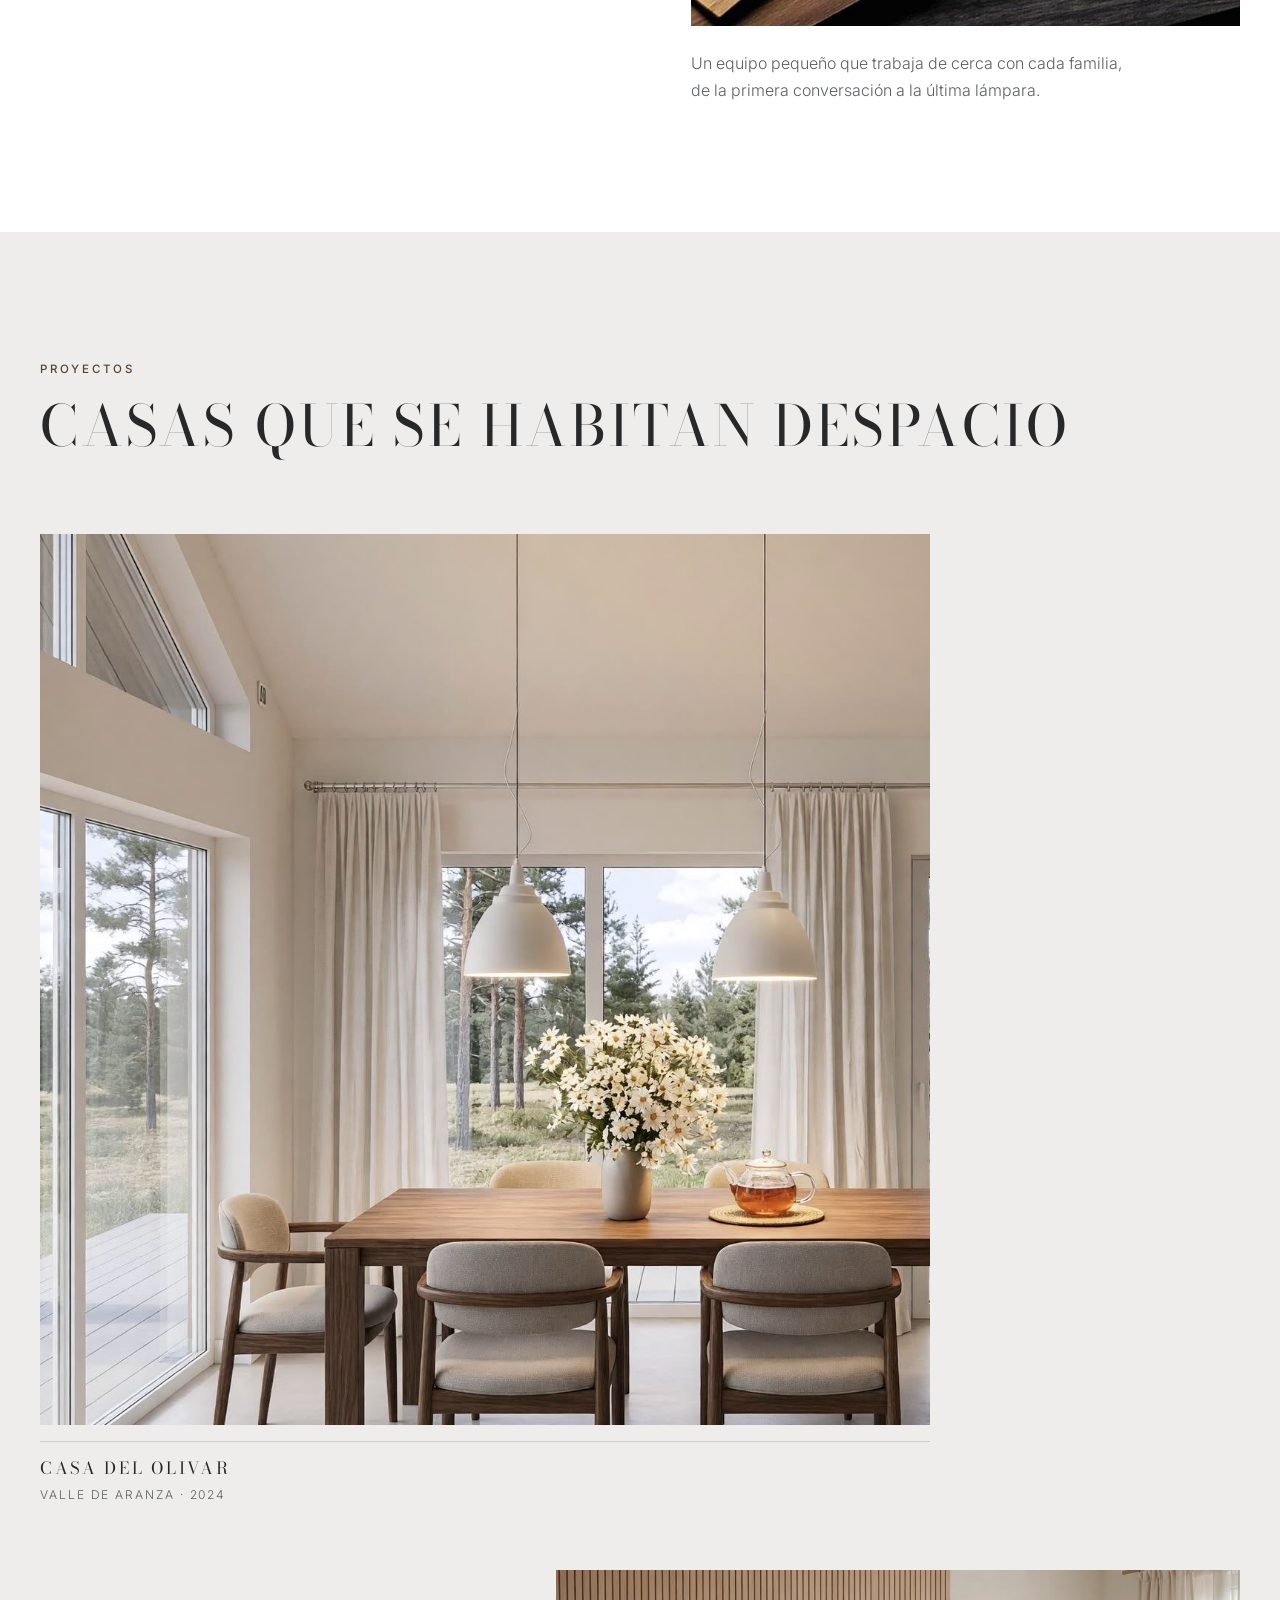
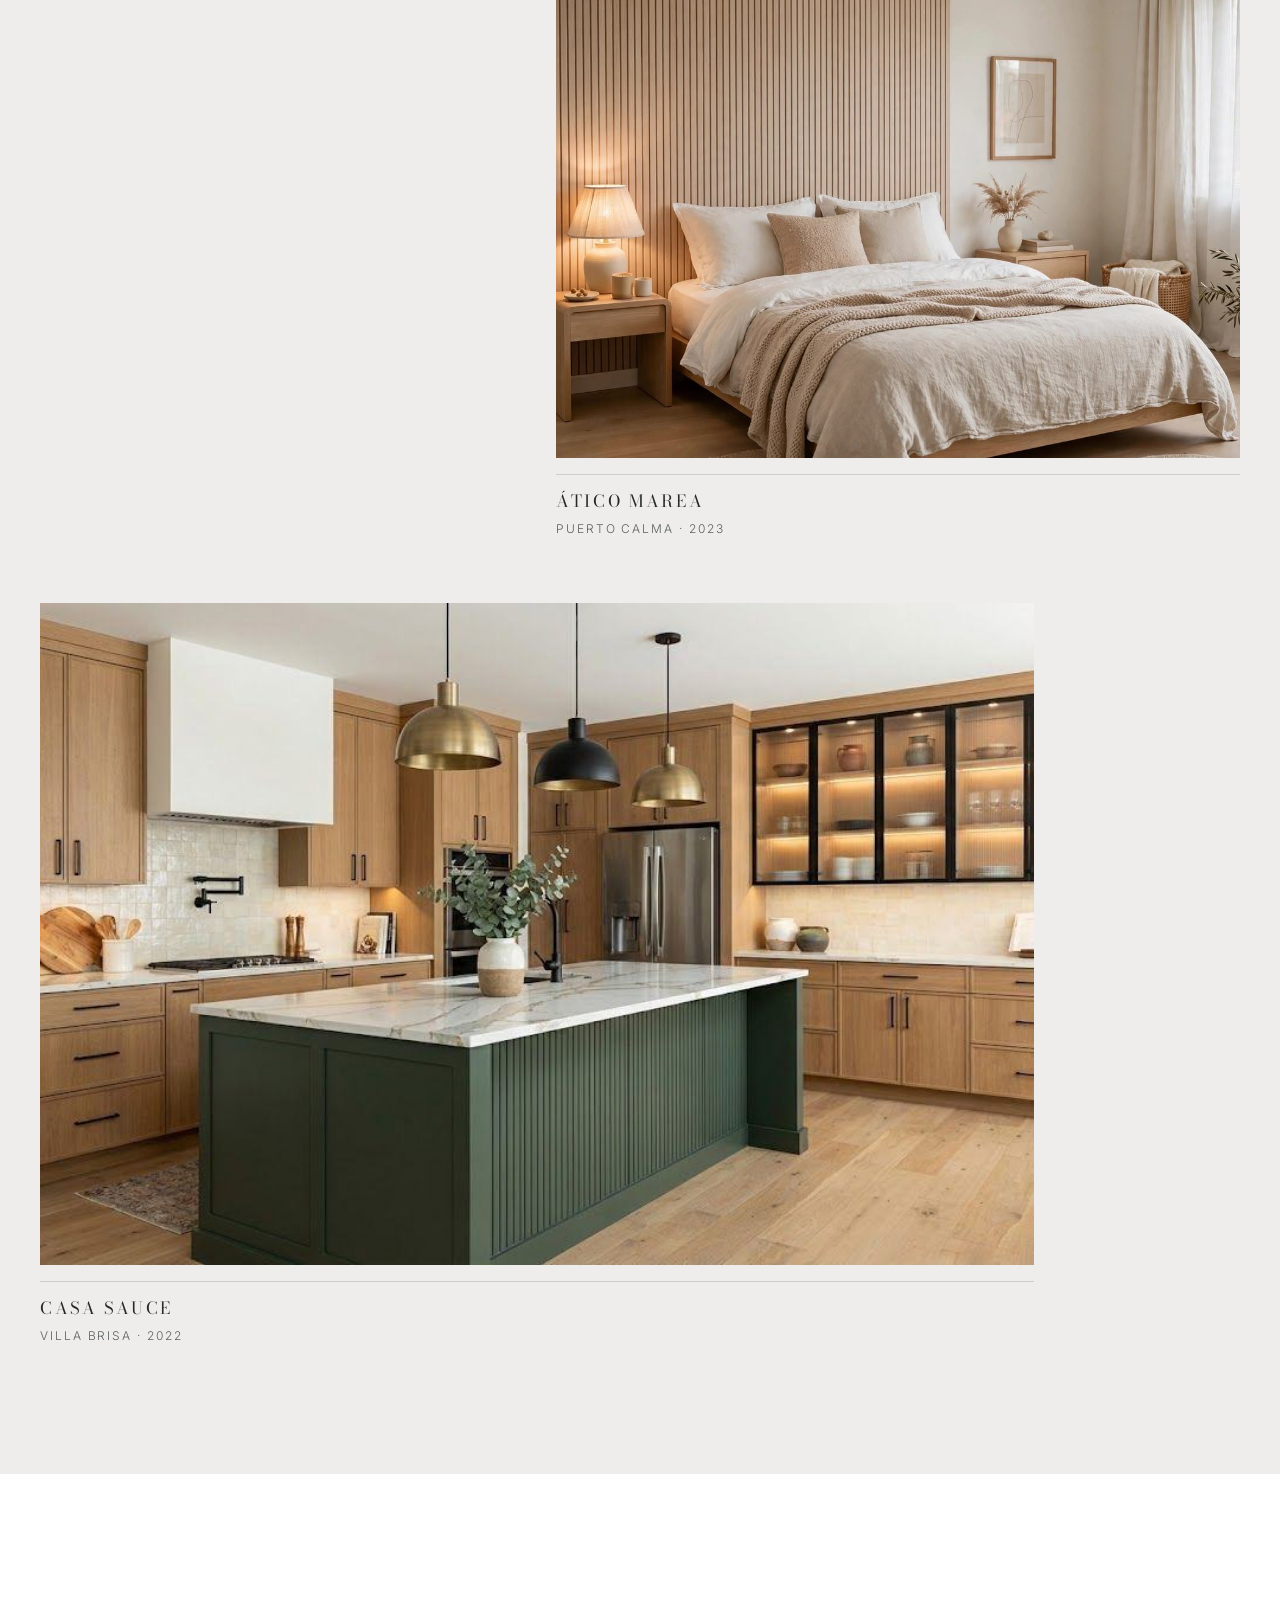
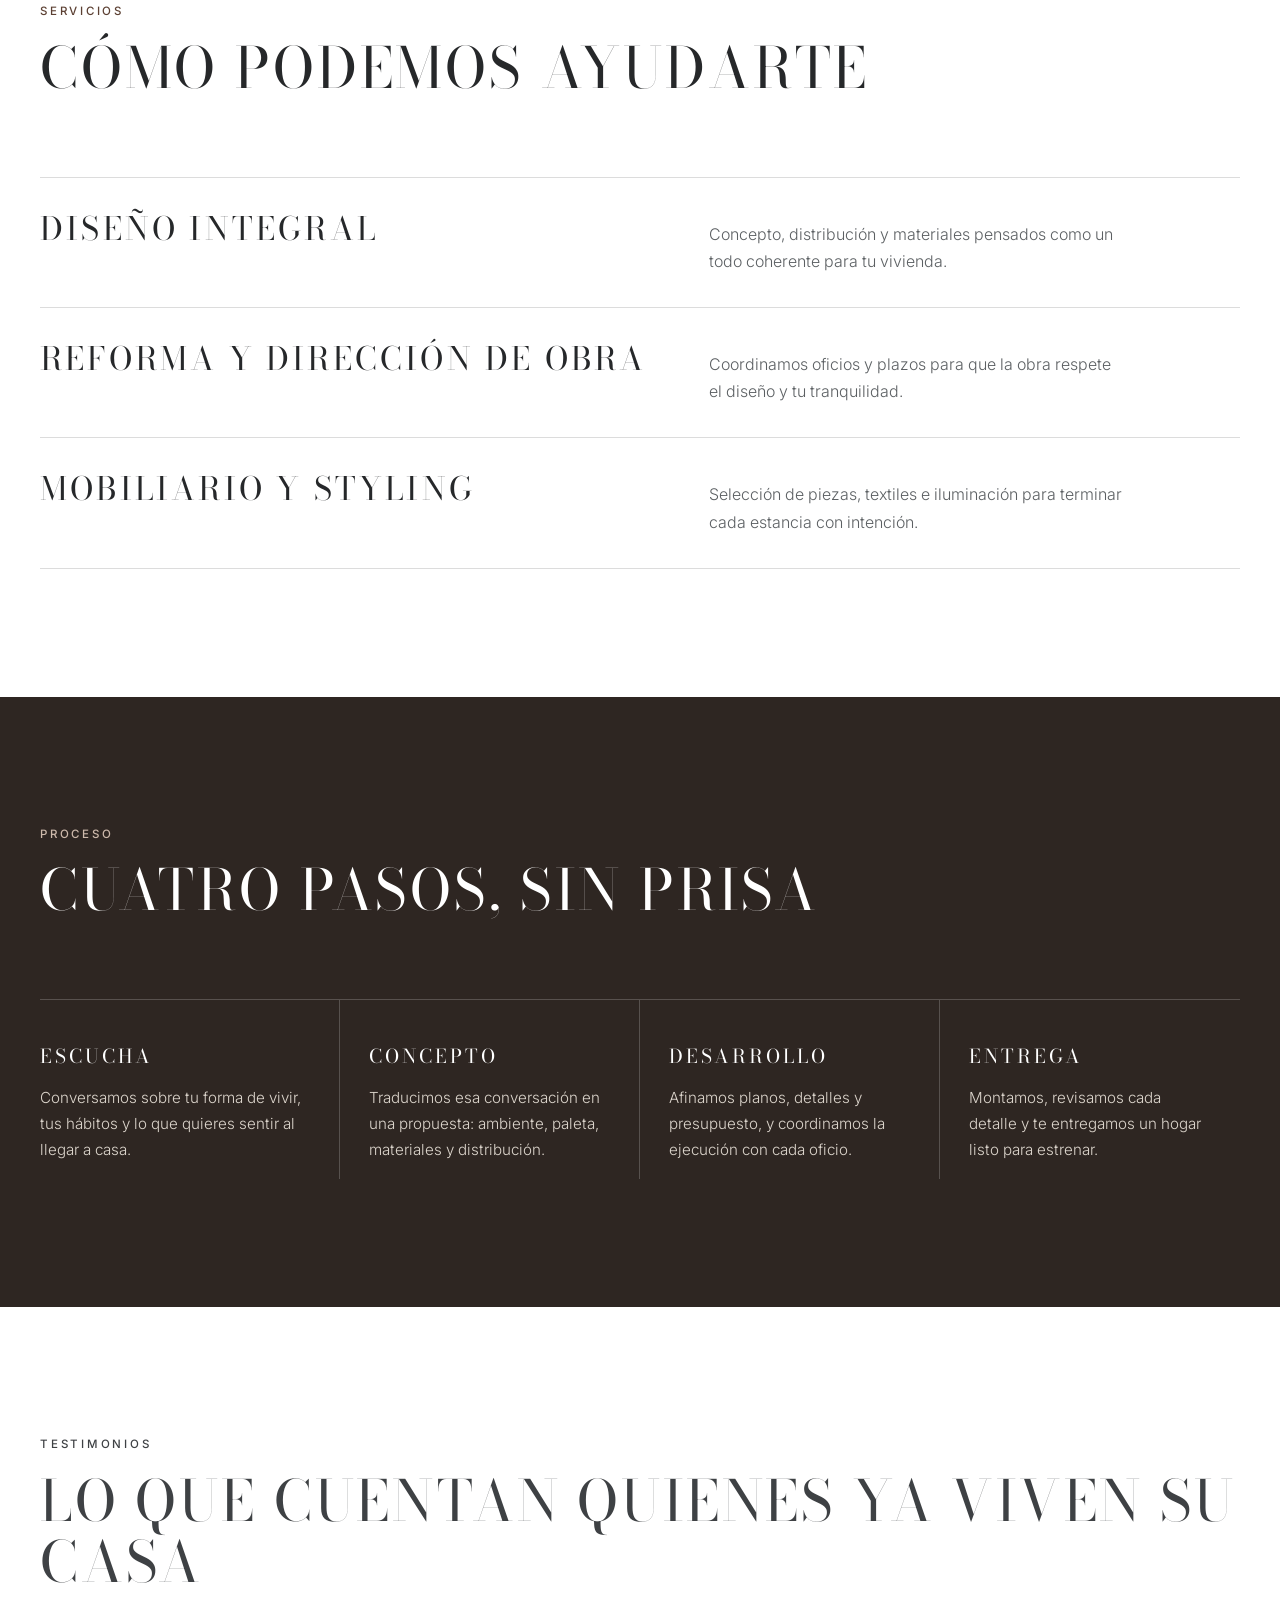
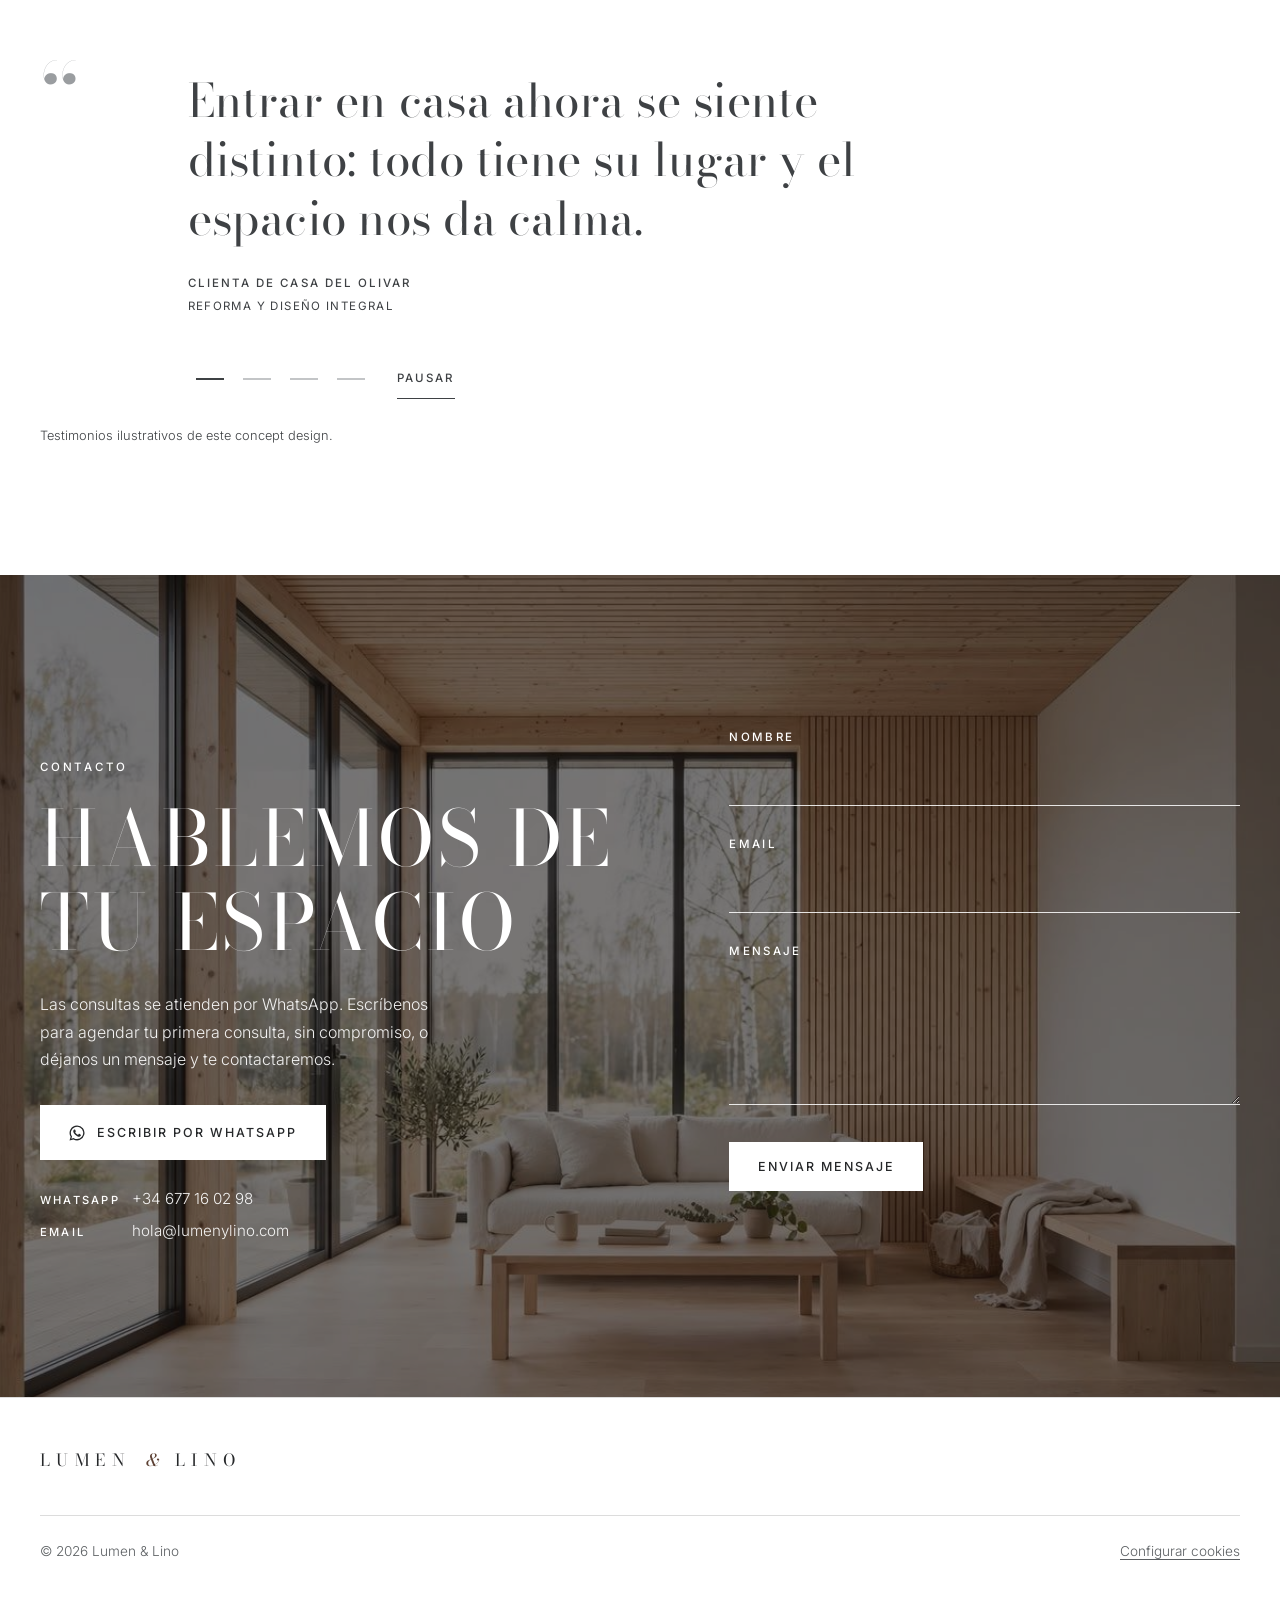
==== commit 25b81a39: "Add cookie consent banner (accept/reject) with reopen link in footer Co-Authored-By: Claude Sonnet 5" ====
--- a/index.html
+++ b/index.html
@@ -393,6 +393,35 @@
     @media (min-width: 900px) {
       .footer-bottom { grid-template-columns: 1fr auto; }
     }
+
+    /* ==========================================================
+       10. AVISO DE COOKIES
+       ========================================================== */
+    .cookie-banner {
+      position: fixed; z-index: 60; left: 0; right: 0; bottom: 0;
+      padding: 1.4rem var(--gutter) calc(1.4rem + env(safe-area-inset-bottom, 0px));
+      background: var(--blanco); color: var(--tinta);
+      border-top: 1px solid var(--linea);
+      transform: translateY(0); opacity: 1; transition: transform .6s ease, opacity .6s ease;
+    }
+    .cookie-banner[hidden] { display: none; }
+    .cookie-banner.is-entering { transform: translateY(100%); opacity: 0; }
+    .cookie-inner { max-width: var(--max); margin-inline: auto; display: grid; gap: 1.2rem; align-items: center; }
+    .cookie-title { font-family: var(--display); font-size: 1.1rem; text-transform: uppercase; letter-spacing: .12em; margin-bottom: .4rem; }
+    .cookie-text { font-size: .9rem; color: var(--gris); max-width: 46rem; }
+    .cookie-more { margin-top: .6rem; font-size: .85rem; color: var(--gris); max-width: 46rem; }
+    .cookie-more summary { cursor: pointer; display: inline-block; font-size: .72rem; font-weight: 500; letter-spacing: .16em; text-transform: uppercase; color: var(--tinta); border-bottom: 1px solid currentColor; padding-bottom: .15rem; }
+    .cookie-more p { margin-top: .7rem; }
+    .cookie-actions { display: flex; flex-wrap: wrap; gap: .8rem; }
+    .cookie-actions .btn { padding: .9rem 1.5rem; flex: 1 1 9rem; justify-content: center; }
+    @media (min-width: 900px) {
+      .cookie-inner { grid-template-columns: 1fr auto; gap: 3rem; }
+      .cookie-actions { flex-wrap: nowrap; }
+      .cookie-actions .btn { flex: none; }
+    }
+    .linklike { background: none; border: 0; padding: 0; font: inherit; color: inherit; cursor: pointer; text-decoration: underline; text-underline-offset: .2em; }
+    .linklike:hover { color: var(--abeto-texto); }
+    @media (prefers-reduced-motion: reduce) { .cookie-banner { transition: none; } }
 
     /* ==========================================================
        Accesibilidad: movimiento reducido
@@ -700,9 +729,30 @@
       </div>
       <div class="footer-bottom">
         <p>© <span id="year">2026</span> Lumen &amp; Lino</p>
+        <button type="button" class="linklike" id="abrir-cookies">Configurar cookies</button>
       </div>
     </div>
   </footer>
+
+  <!-- ==========================================================
+       10. AVISO DE COOKIES
+       ========================================================== -->
+  <section class="cookie-banner" id="cookie-banner" role="region" aria-labelledby="cookie-title" aria-describedby="cookie-text" hidden>
+    <div class="cookie-inner">
+      <div>
+        <p class="cookie-title" id="cookie-title">Cookies</p>
+        <p class="cookie-text" id="cookie-text">Usamos cookies propias y de terceros, como las de las tipografías, para que la web funcione bien y mejorar tu experiencia. Puedes aceptarlas o rechazarlas.</p>
+        <details class="cookie-more">
+          <summary>Más información</summary>
+          <p>Las cookies técnicas son necesarias para el funcionamiento del sitio y se guardan siempre. Las de terceros, como Google Fonts para las tipografías, se usan solo si las aceptas. Puedes cambiar tu elección en cualquier momento desde "Configurar cookies", al pie de la página.</p>
+        </details>
+      </div>
+      <div class="cookie-actions">
+        <button type="button" class="btn btn--ghost" data-cookie="rejected">Rechazar</button>
+        <button type="button" class="btn" data-cookie="accepted">Aceptar</button>
+      </div>
+    </div>
+  </section>
 
   <script>
     /* Marca que hay JS para activar las animaciones de entrada */
@@ -832,6 +882,38 @@
       });
     })();
 
+    /* ---- Aviso de cookies: Aceptar / Rechazar, recordado en el navegador ---- */
+    (function () {
+      var KEY = 'lumen-lino-cookies';
+      var banner = document.getElementById('cookie-banner');
+      var reopen = document.getElementById('abrir-cookies');
+      var reduce = window.matchMedia('(prefers-reduced-motion: reduce)').matches;
+
+      function read() { try { return localStorage.getItem(KEY); } catch (e) { return null; } }
+      function write(v) { try { localStorage.setItem(KEY, v); } catch (e) { /* almacenamiento bloqueado: se vuelve a preguntar */ } }
+
+      function show() {
+        banner.hidden = false;
+        if (reduce) return;
+        banner.classList.add('is-entering');
+        requestAnimationFrame(function () { requestAnimationFrame(function () { banner.classList.remove('is-entering'); }); });
+      }
+      function choose(v) {
+        write(v);
+        banner.hidden = true;
+        /* Punto de enganche: aquí se activarían scripts de analítica solo si v === 'accepted' */
+        document.dispatchEvent(new CustomEvent('cookies:choice', { detail: v }));
+        if (reopen) reopen.focus();
+      }
+
+      banner.addEventListener('click', function (e) {
+        var b = e.target.closest('[data-cookie]');
+        if (b) choose(b.getAttribute('data-cookie'));
+      });
+      if (reopen) reopen.addEventListener('click', show);
+      if (!read()) setTimeout(show, 700);
+    })();
+
     /* ---- Año del copyright ---- */
     document.getElementById('year').textContent = new Date().getFullYear();
   </script>
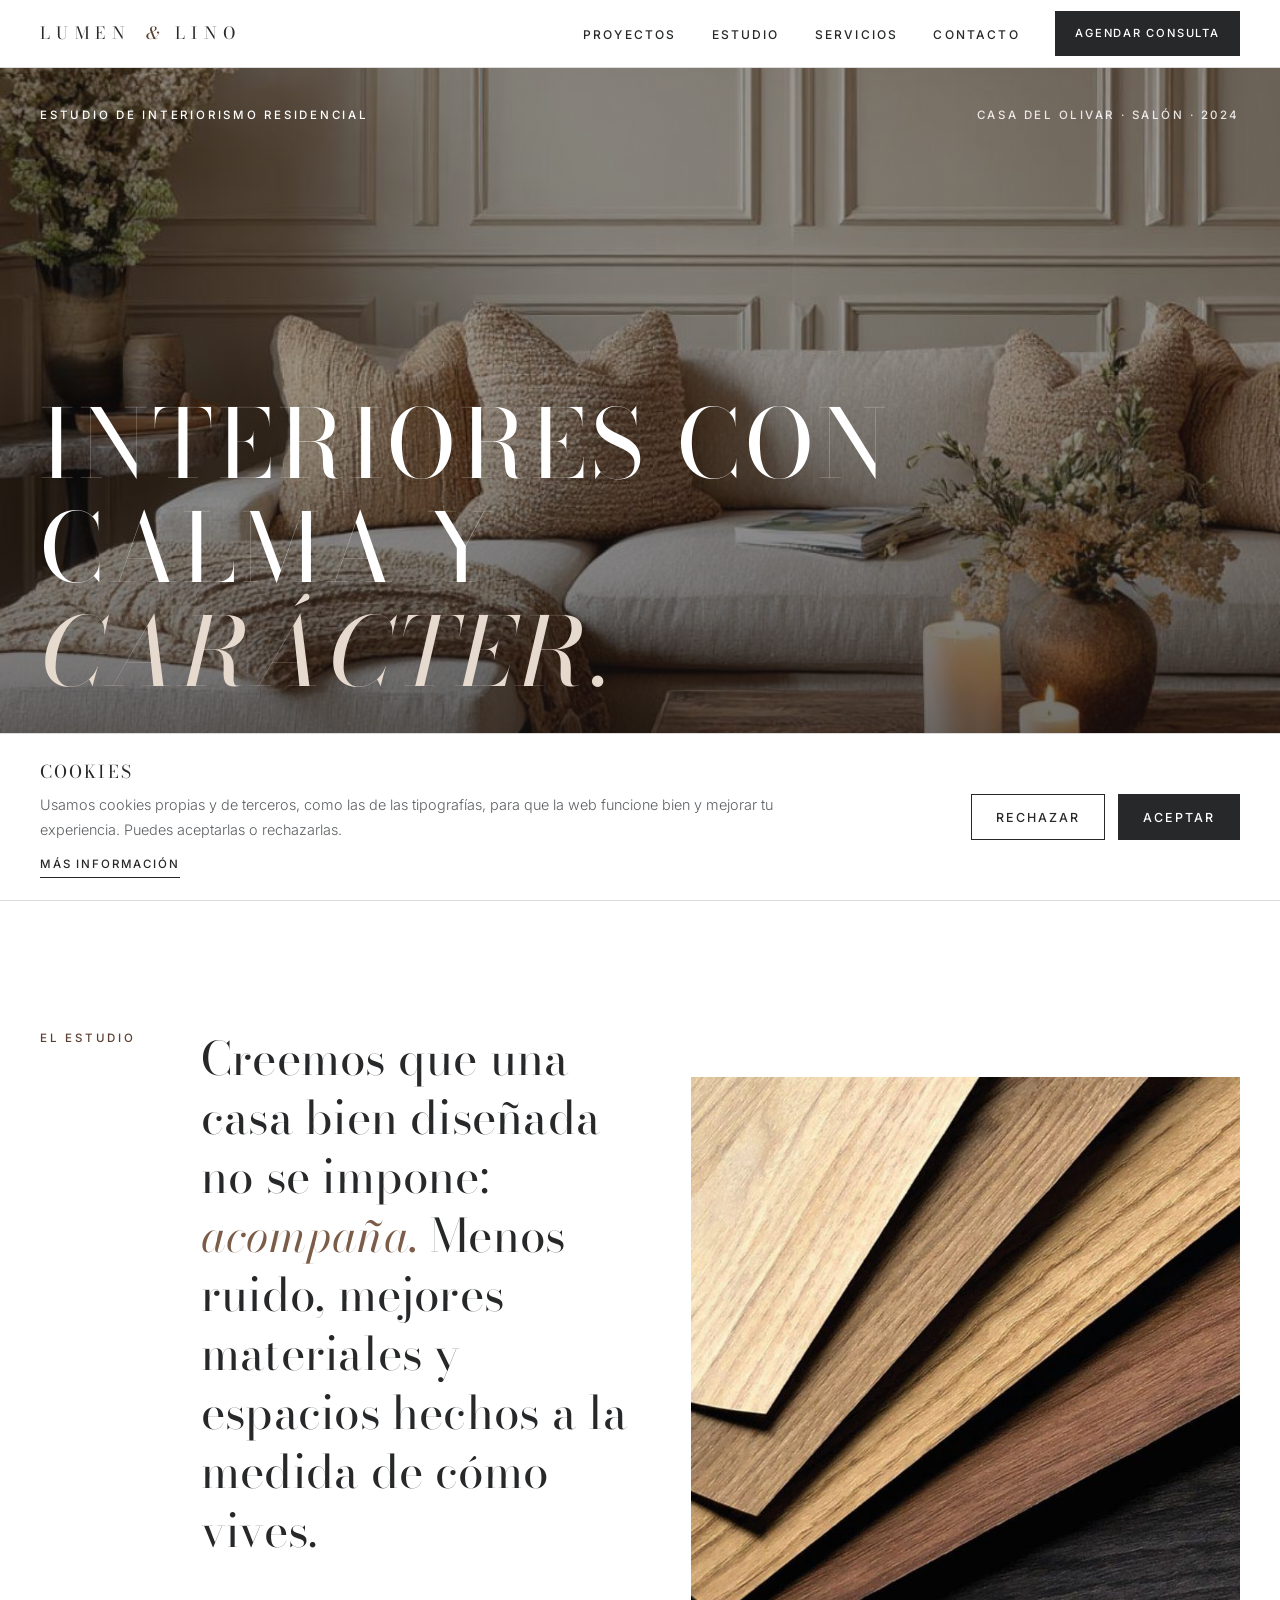
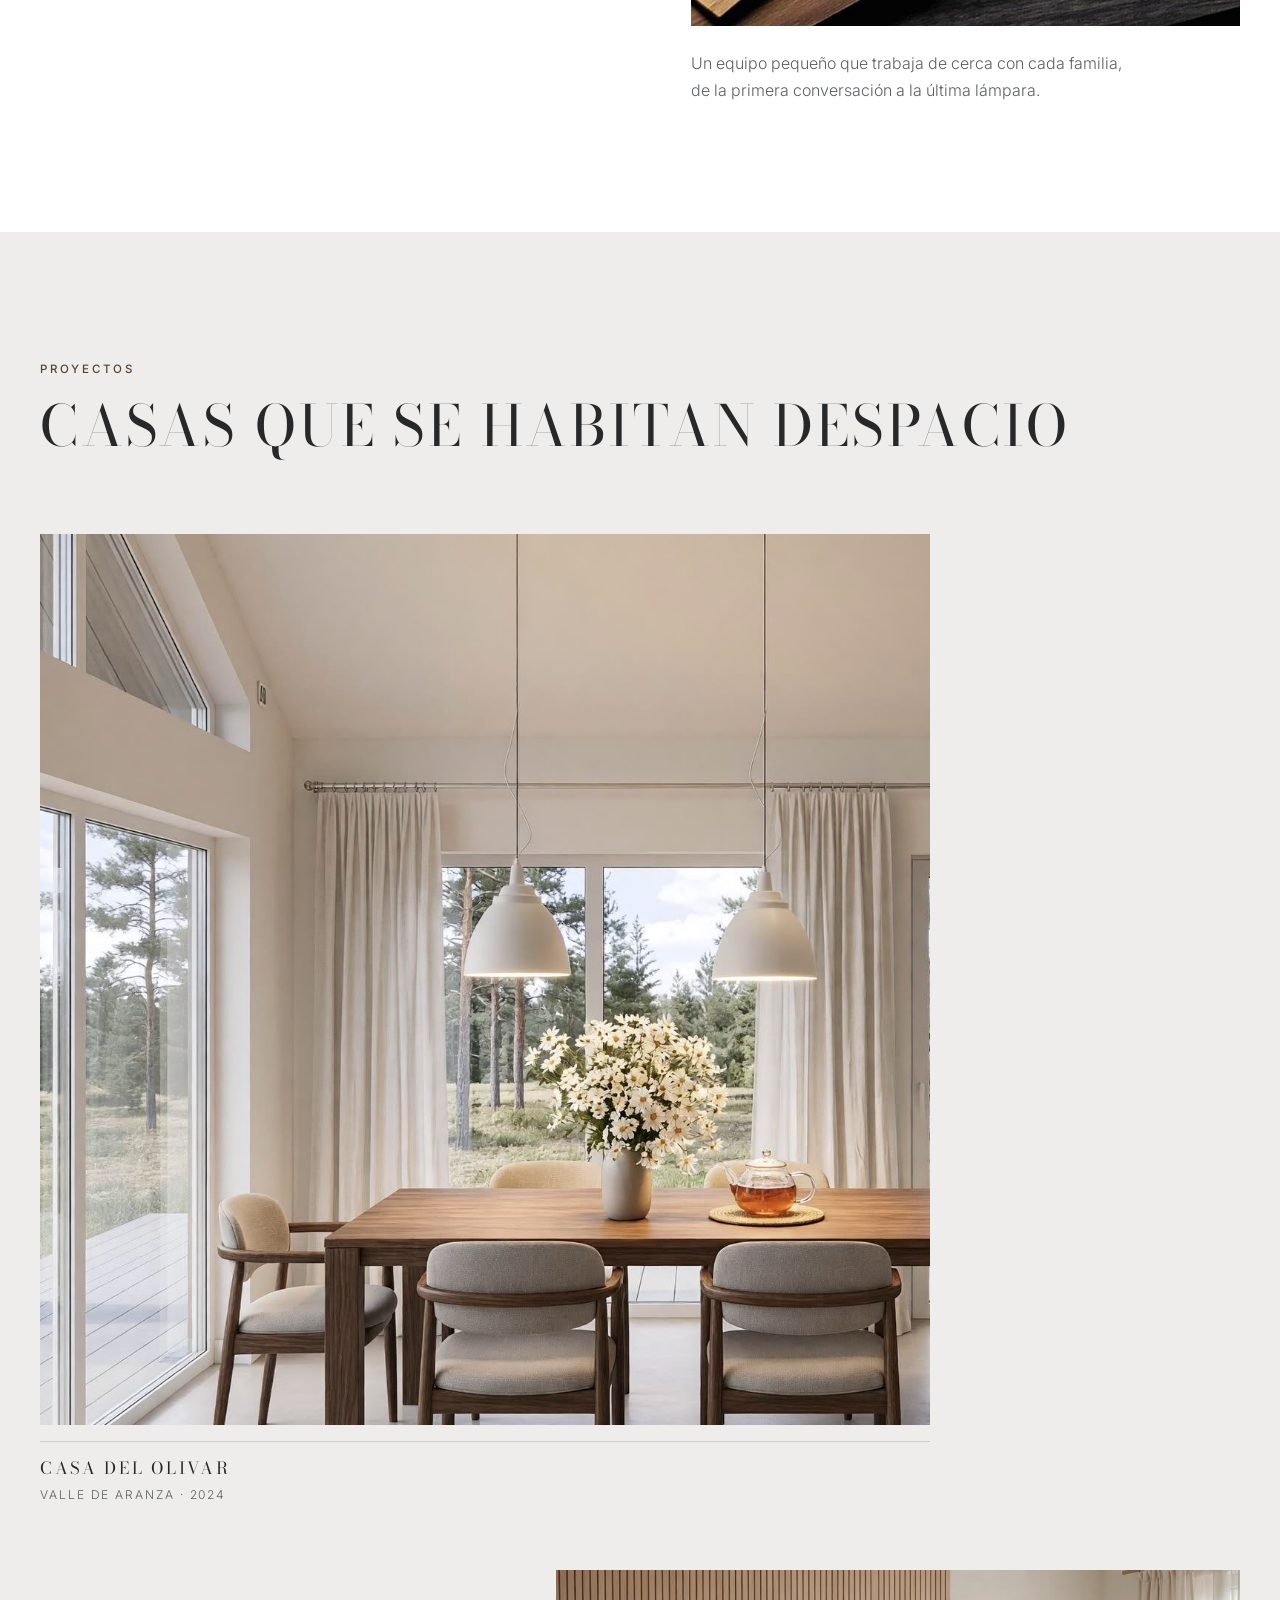
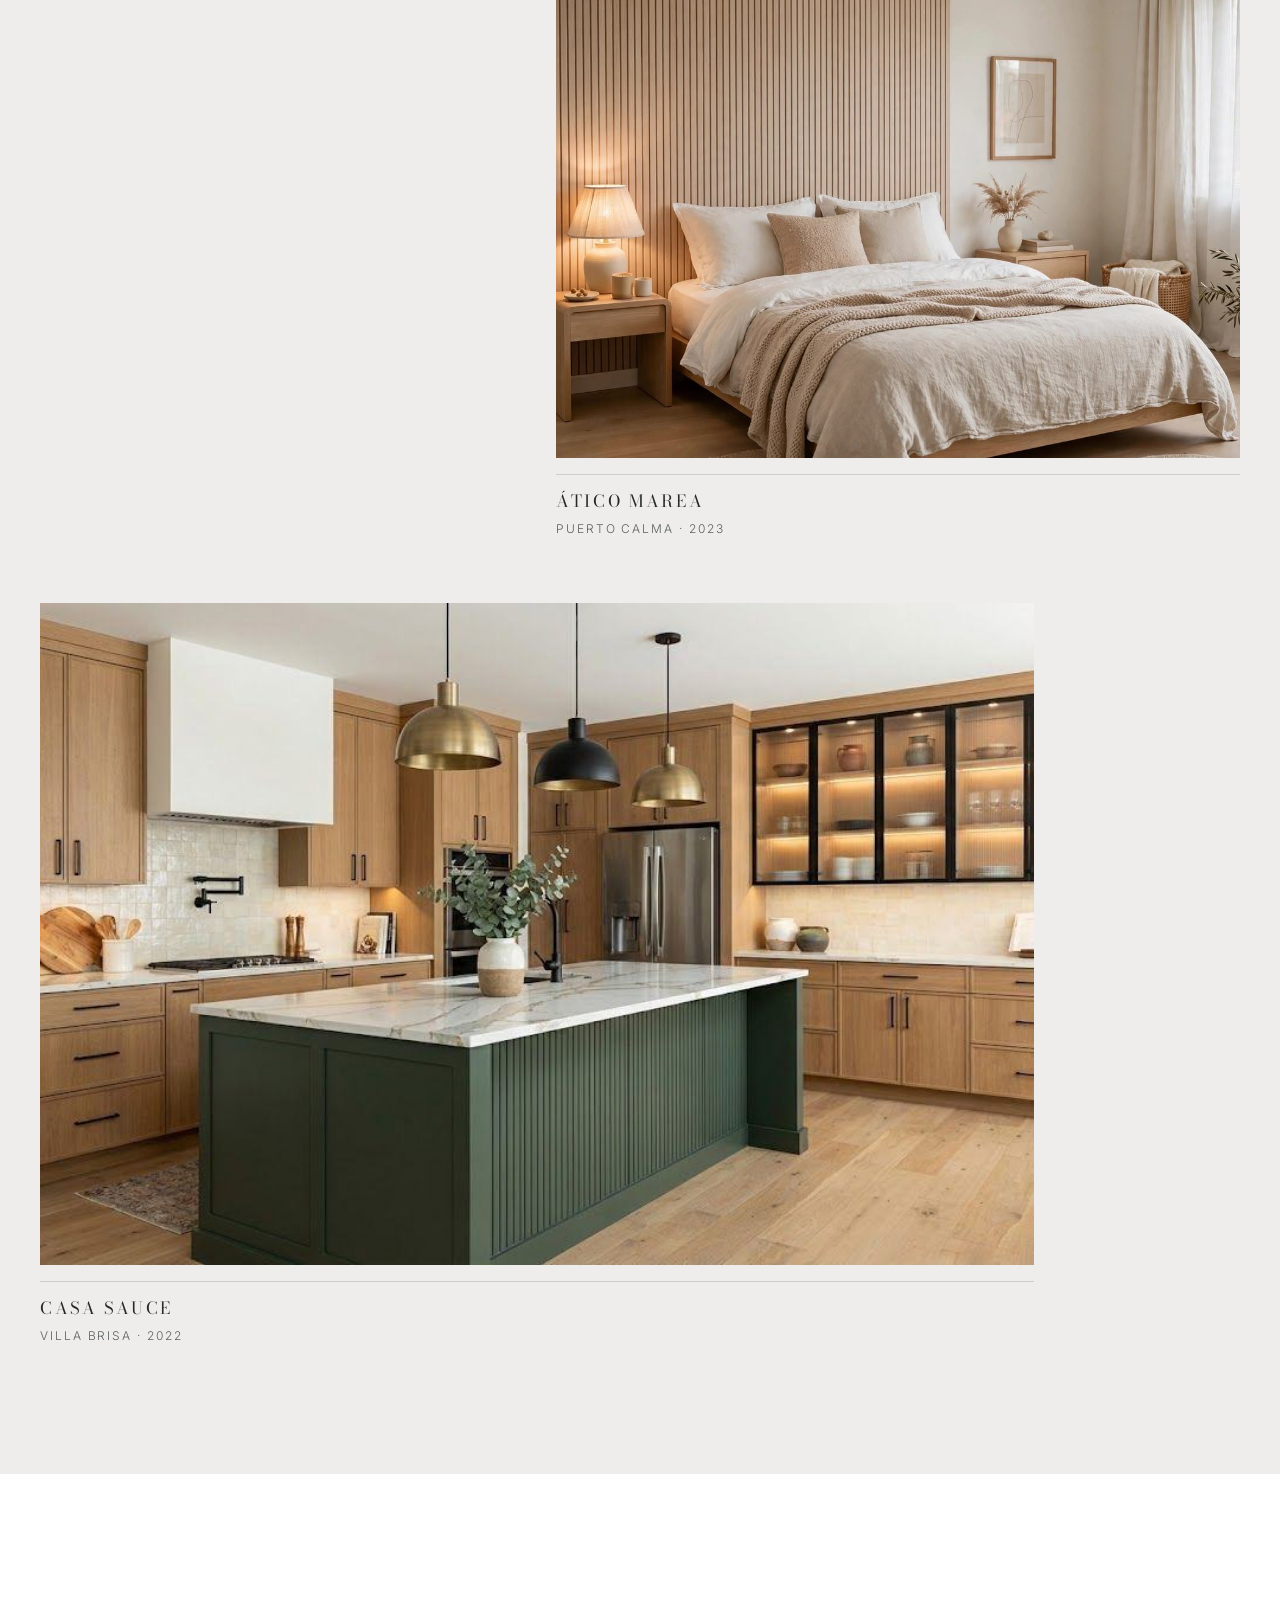
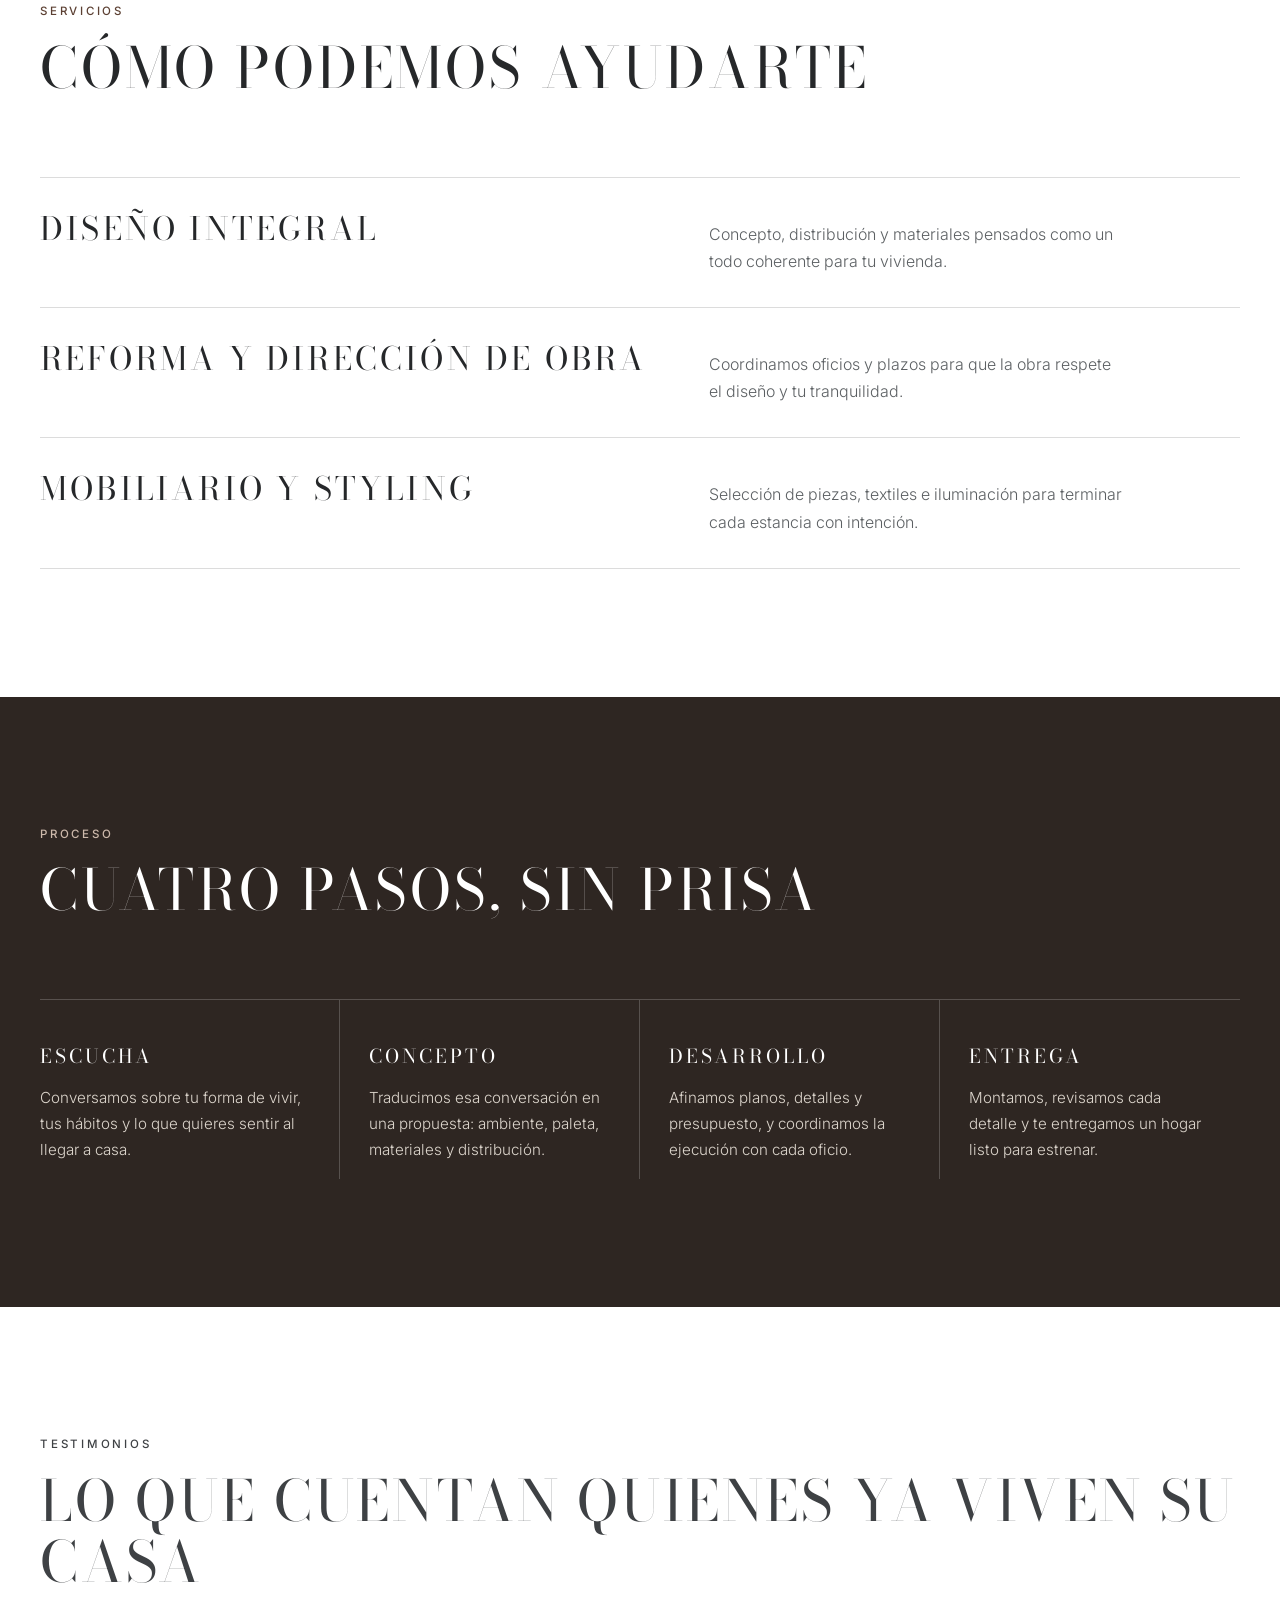
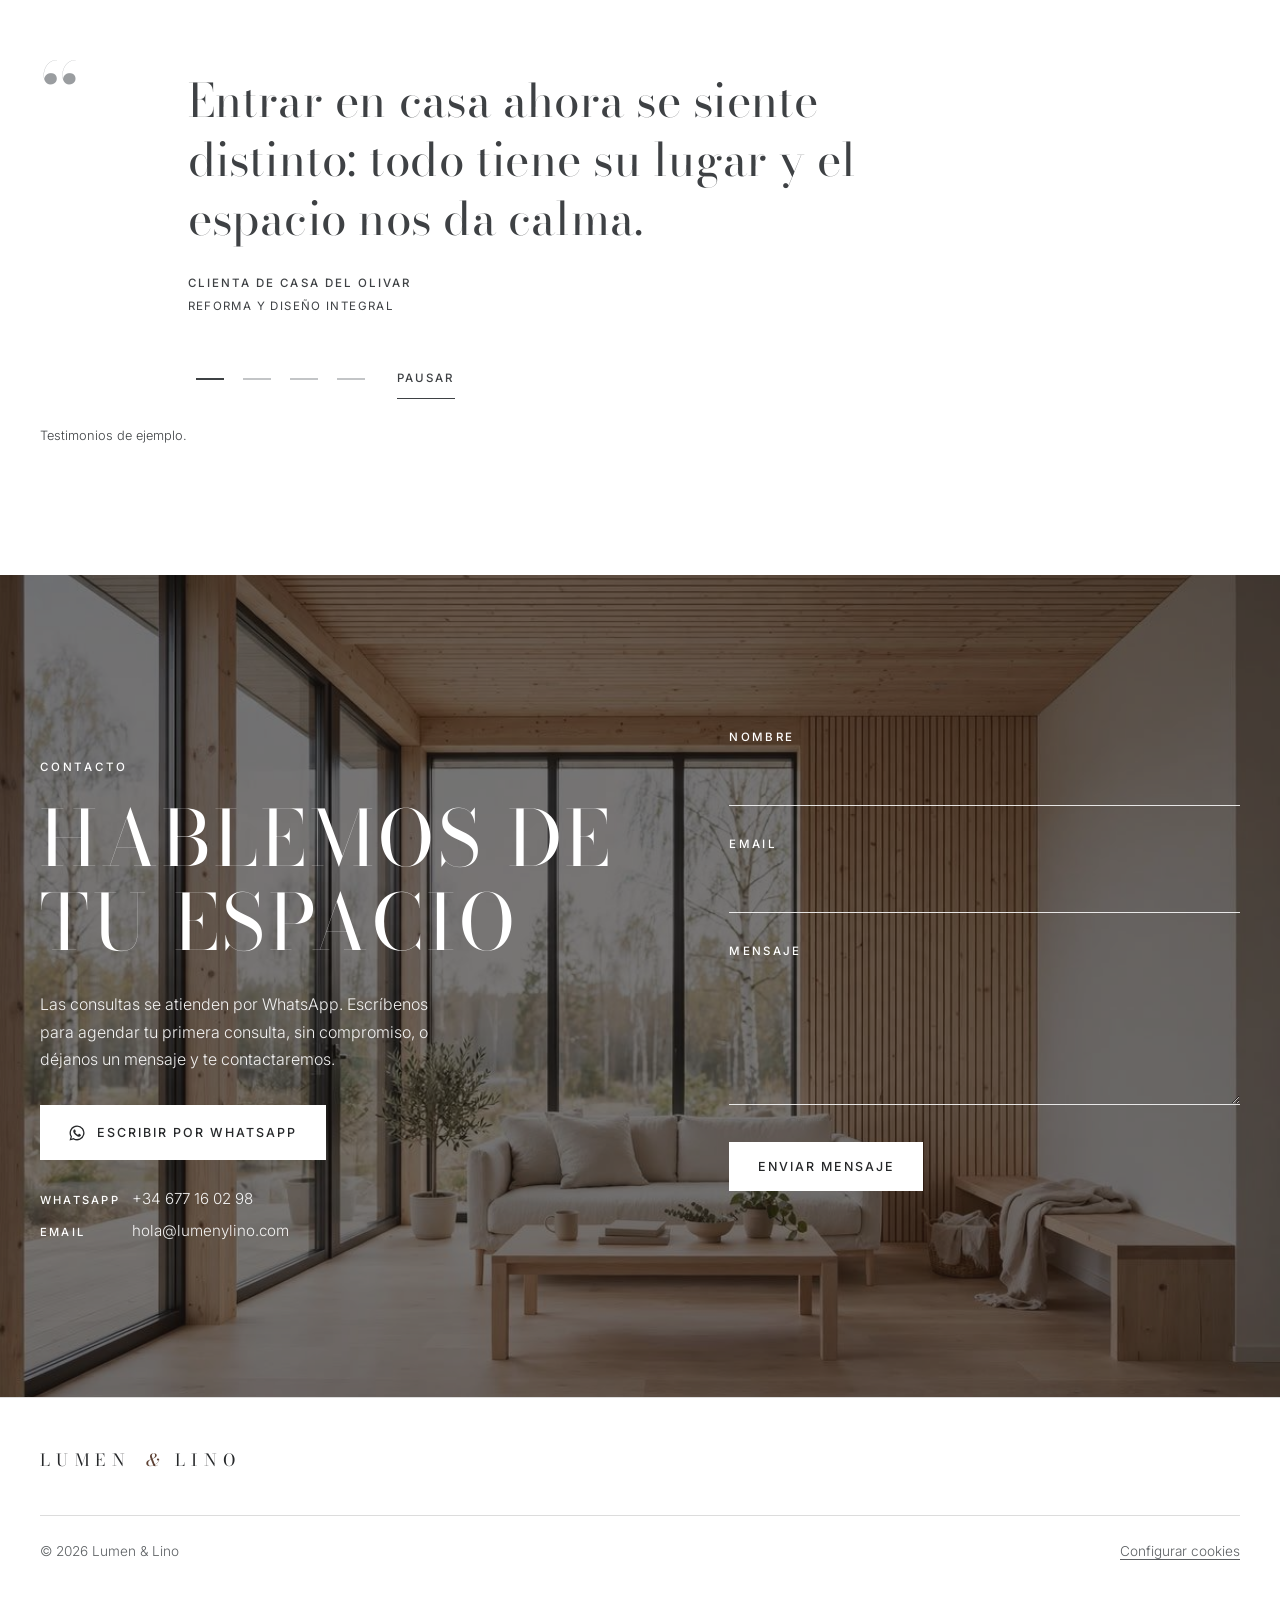
==== commit d5530a5b: "Remove fictional/concept wording from meta descriptions Co-Authored-By: Claude Sonnet 5.5 <noreply@a" ====
--- a/index.html
+++ b/index.html
@@ -4,10 +4,10 @@
   <meta charset="utf-8">
   <meta name="viewport" content="width=device-width, initial-scale=1">
   <title>Lumen &amp; Lino — Interiorismo residencial</title>
-  <meta name="description" content="Lumen & Lino es un estudio de interiorismo residencial: interiores con calma y carácter, de la idea a la entrega. Concept design by EVORA Creative.">
+  <meta name="description" content="Lumen & Lino es un estudio de interiorismo residencial: interiores con calma y carácter, de la idea a la entrega.">
   <meta name="theme-color" content="#FFFFFF">
   <meta property="og:title" content="Lumen & Lino — Interiores con calma y carácter">
-  <meta property="og:description" content="Estudio ficticio de interiorismo residencial. Propuesta de diseño de EVORA Creative.">
+  <meta property="og:description" content="Estudio de interiorismo residencial. Diseño integral, reforma y dirección de obra, mobiliario y styling.">
   <meta property="og:type" content="website">
 
   <!-- Favicon simple (SVG embebido): "L" en serif sobre fondo carbón -->
@@ -388,8 +388,7 @@
     .social a { font-size: .75rem; font-weight: 500; letter-spacing: .18em; text-transform: uppercase; transition: color .3s; }
     .social a:hover { color: var(--abeto-texto); }
     .footer-bottom { display: grid; gap: .4rem; margin-top: 2.5rem; padding-top: 1.5rem; border-top: 1px solid var(--linea); font-size: .85rem; color: var(--gris); }
-    .footer-bottom .concept { color: var(--tinta); font-weight: 400; }
-
+    
     @media (min-width: 900px) {
       .footer-bottom { grid-template-columns: 1fr auto; }
     }
@@ -661,7 +660,7 @@
             </div>
           </div>
         </div>
-        <p class="voices-note">Testimonios ilustrativos de este concept design.</p>
+        <p class="voices-note">Testimonios de ejemplo.</p>
       </div>
     </section>
 
@@ -903,7 +902,7 @@
         banner.hidden = true;
         /* Punto de enganche: aquí se activarían scripts de analítica solo si v === 'accepted' */
         document.dispatchEvent(new CustomEvent('cookies:choice', { detail: v }));
-        if (reopen) reopen.focus();
+        if (reopen) reopen.focus({ preventScroll: true }); /* devuelve el foco sin mover la página */
       }
 
       banner.addEventListener('click', function (e) {
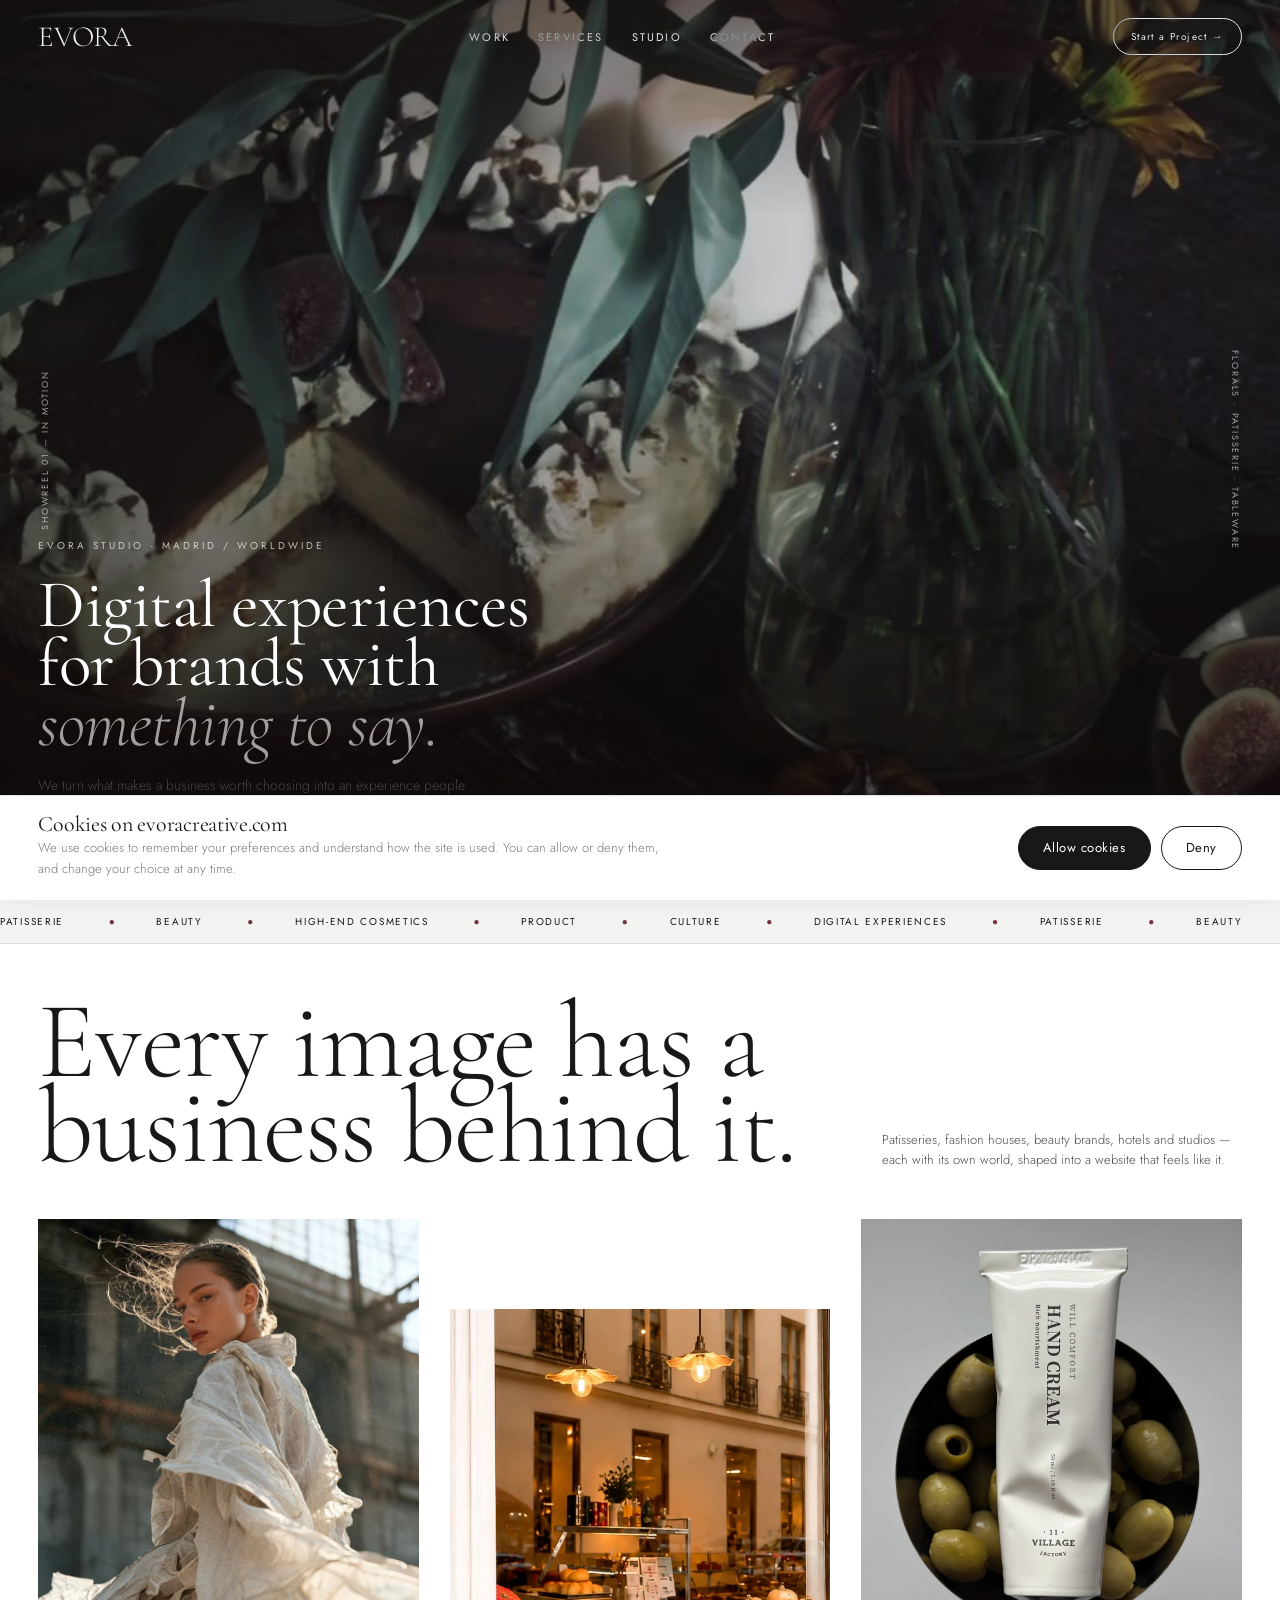
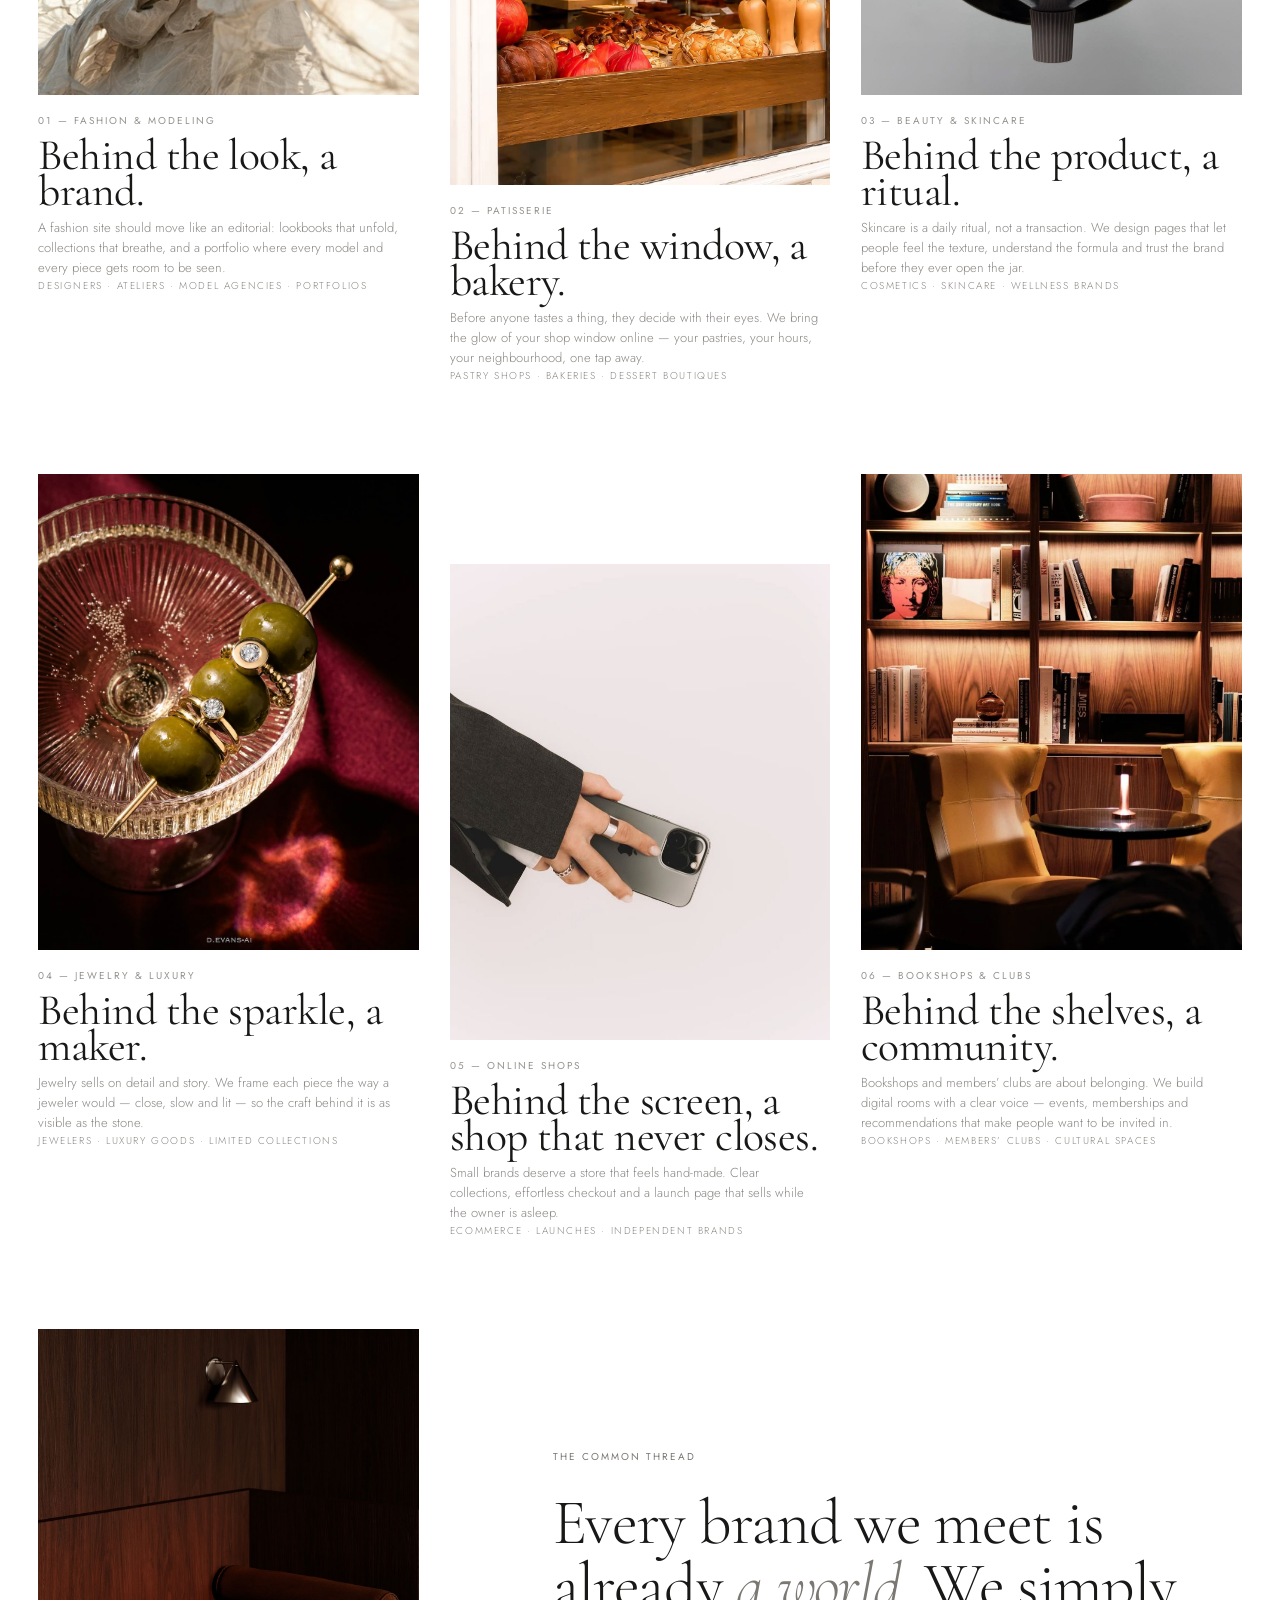
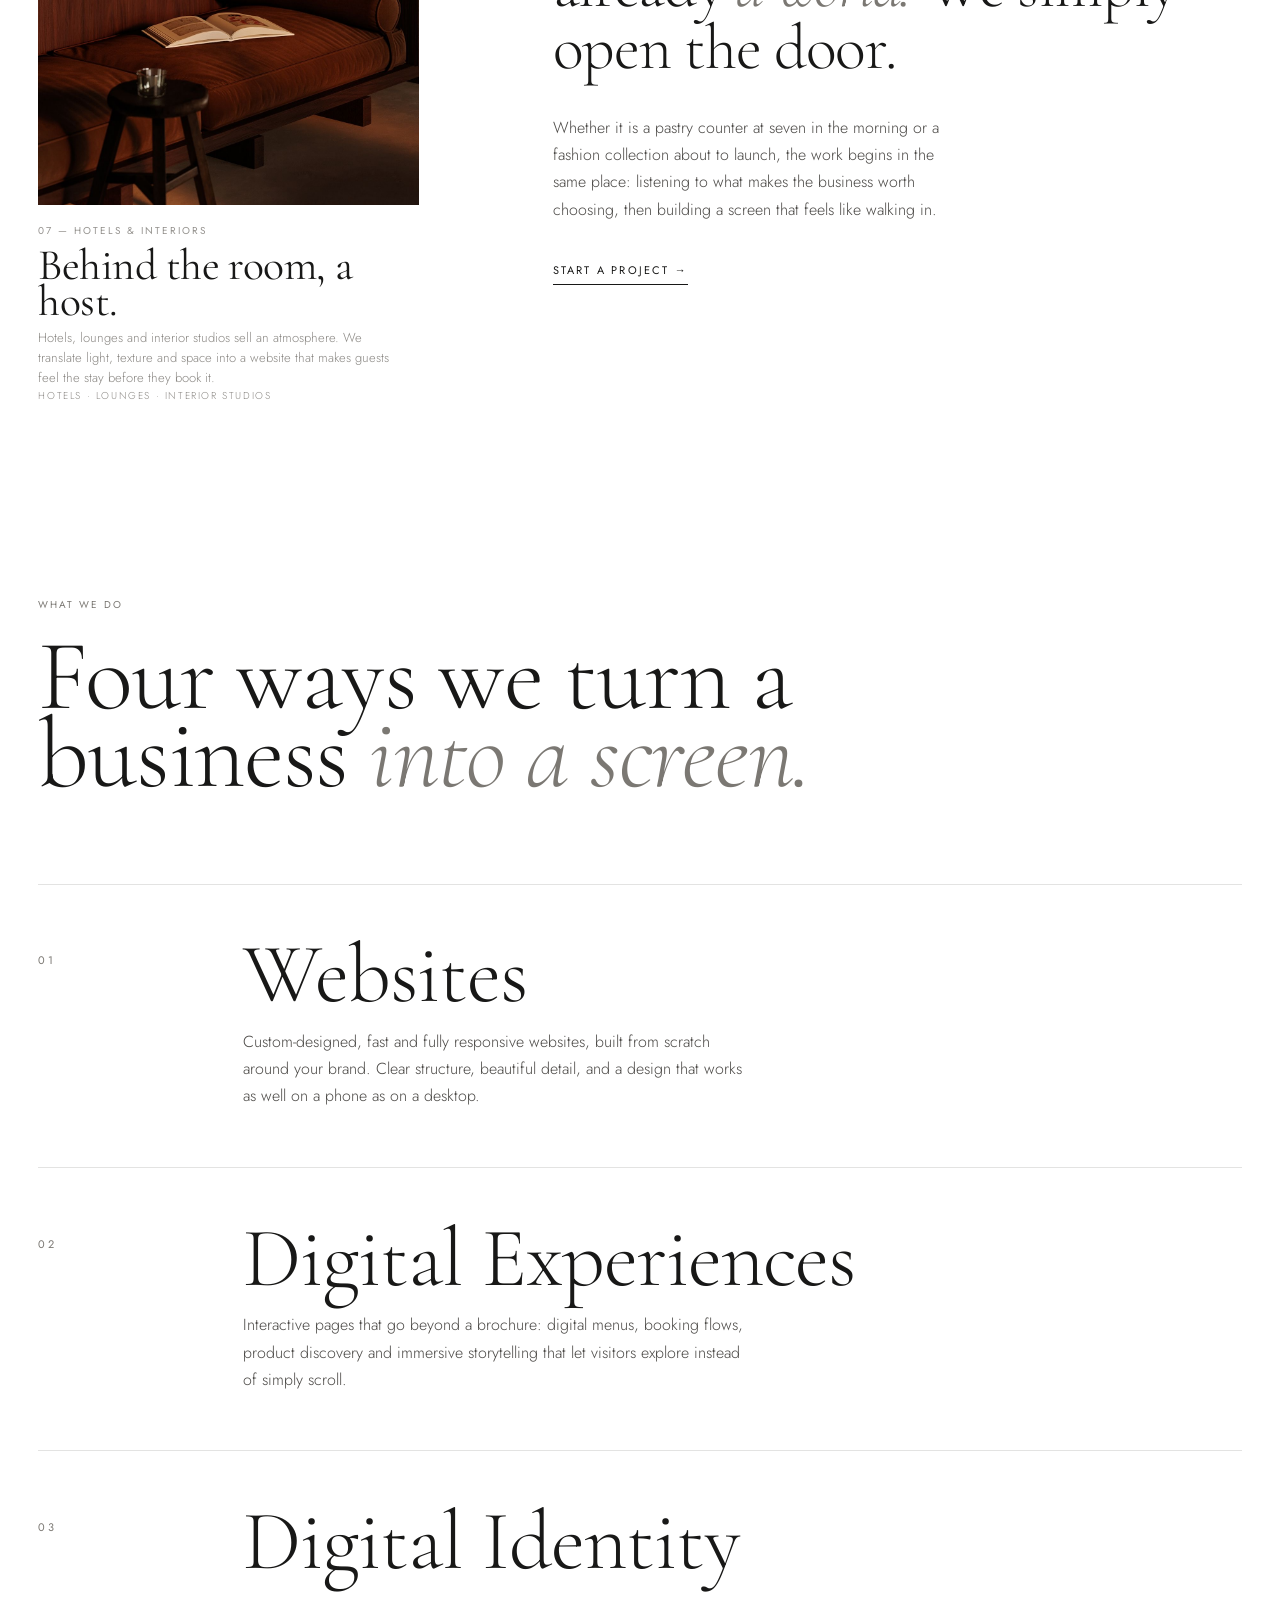
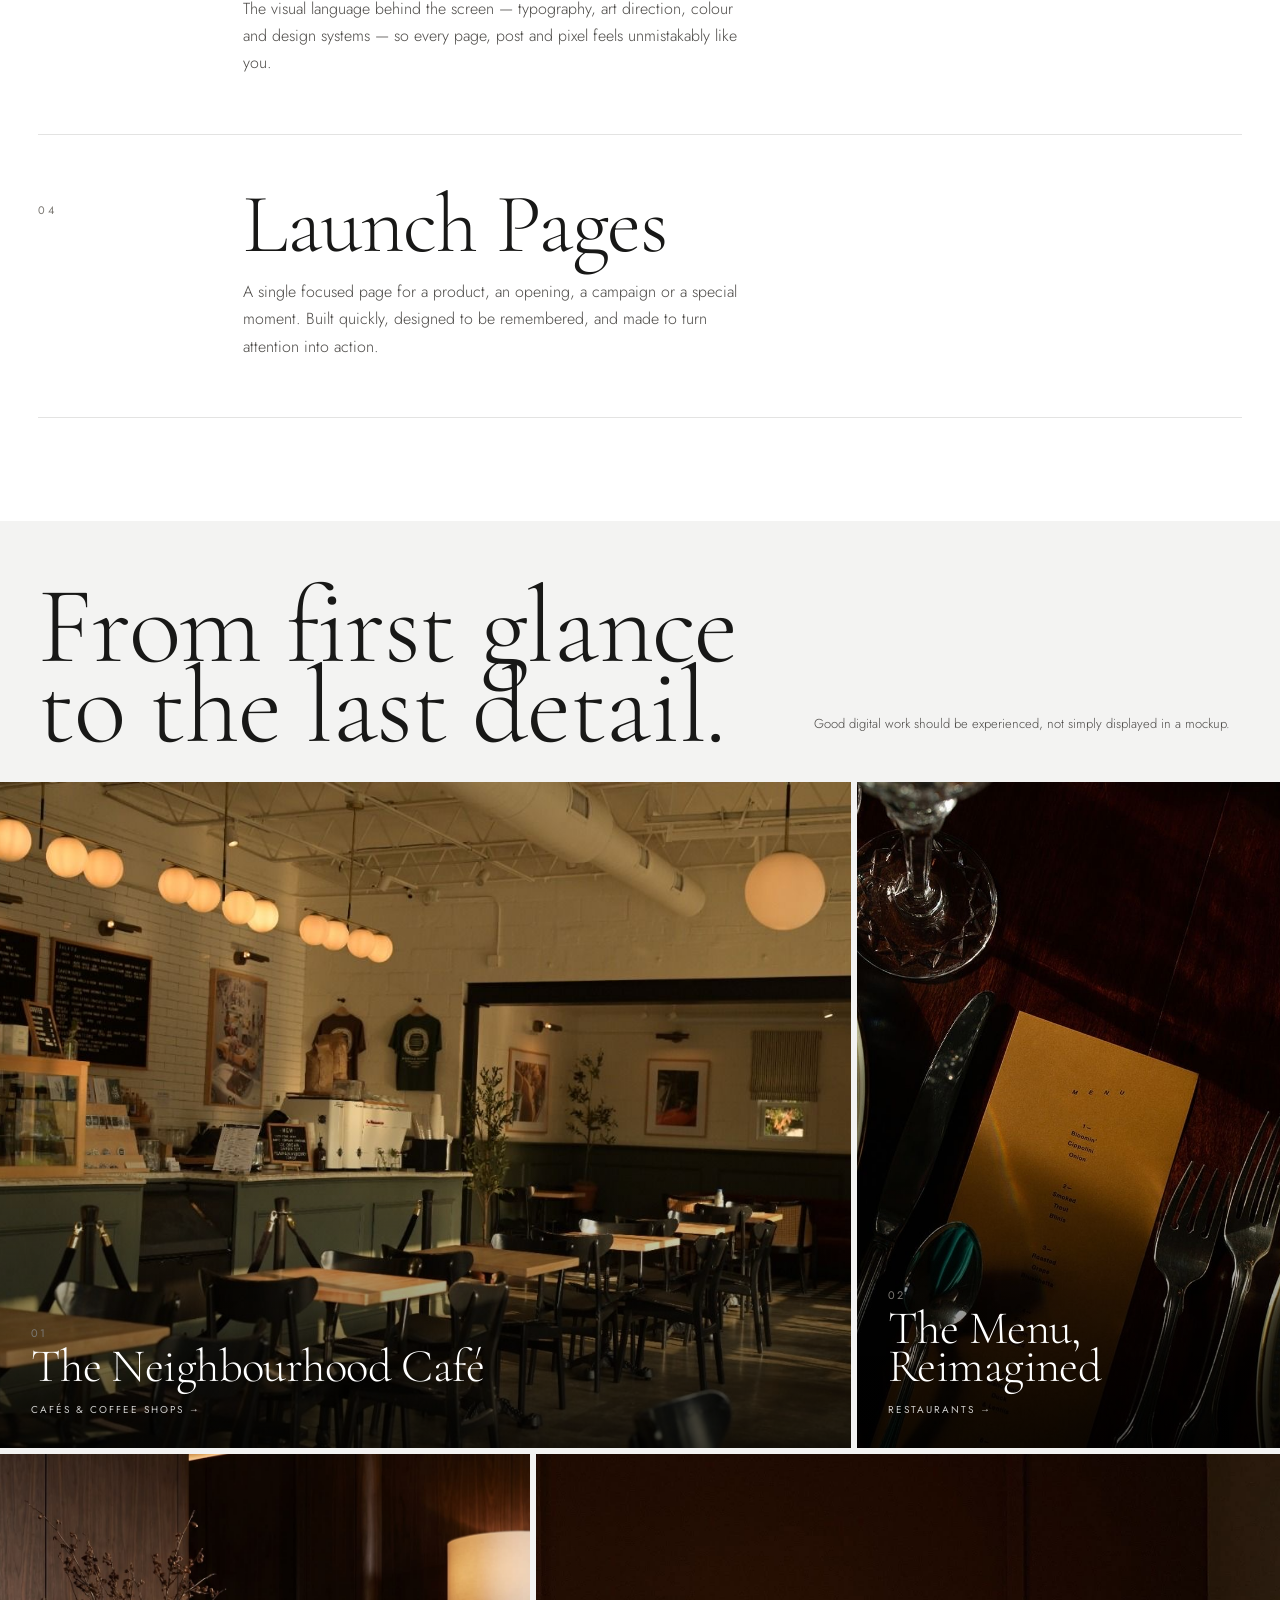
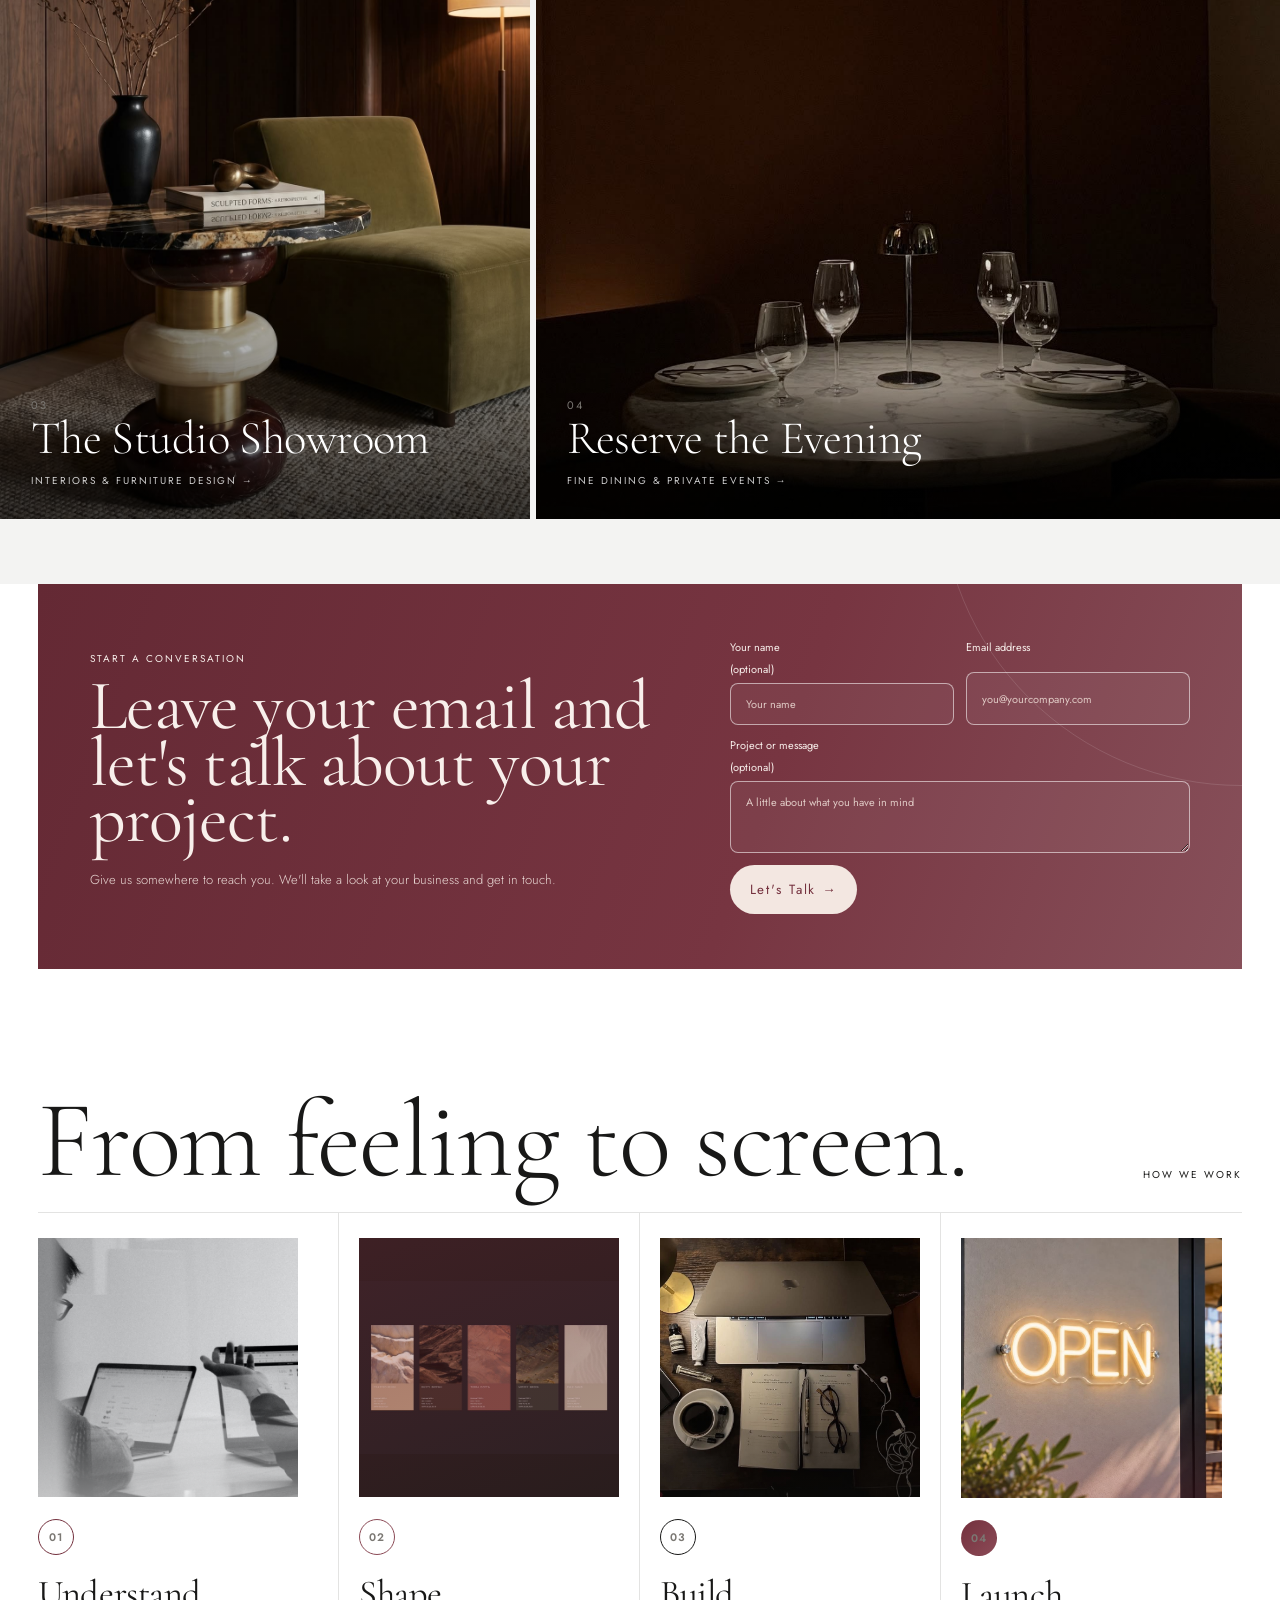
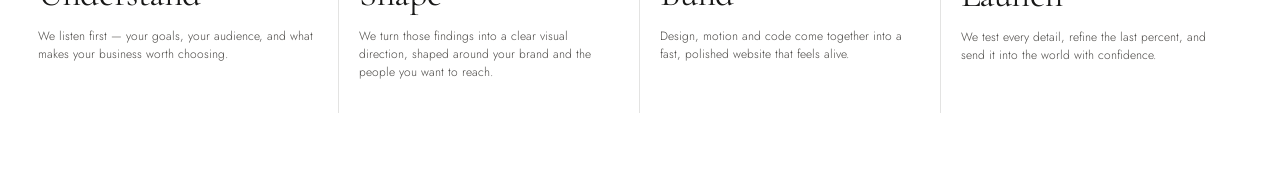
==== commit d000fb0b: "Editorial redesign: magazine photo spread, text-only services, Cormorant/Jost type, white palette Re" ====
--- a/index.html
+++ b/index.html
@@ -1,920 +1,2582 @@
 <!DOCTYPE html>
-<html lang="es">
+<html lang="en">
 <head>
-  <meta charset="utf-8">
-  <meta name="viewport" content="width=device-width, initial-scale=1">
-  <title>Lumen &amp; Lino — Interiorismo residencial</title>
-  <meta name="description" content="Lumen & Lino es un estudio de interiorismo residencial: interiores con calma y carácter, de la idea a la entrega.">
-  <meta name="theme-color" content="#FFFFFF">
-  <meta property="og:title" content="Lumen & Lino — Interiores con calma y carácter">
-  <meta property="og:description" content="Estudio de interiorismo residencial. Diseño integral, reforma y dirección de obra, mobiliario y styling.">
-  <meta property="og:type" content="website">
+<meta charset="UTF-8">
+<meta name="viewport" content="width=device-width, initial-scale=1.0, viewport-fit=cover">
+<meta name="theme-color" content="#ffffff">
+<link rel="preconnect" href="https://fonts.googleapis.com">
+<link rel="preconnect" href="https://fonts.gstatic.com" crossorigin>
+<link href="https://fonts.googleapis.com/css2?family=Cormorant+Garamond:ital,wght@0,300;0,400;0,500;1,300;1,400&family=Jost:wght@300;400;500&display=swap" rel="stylesheet">
+<link rel="icon" href="assets/favicon.svg" type="image/svg+xml">
+<meta name="robots" content="index, follow">
+<title>EVORA Studio | Premium Websites &amp; Digital Experiences</title>
+<meta name="description" content="EVORA Studio creates custom websites and digital experiences for hospitality, beauty, lifestyle, product brands, and independent businesses.">
+<link rel="canonical" href="https://evoracreative.com/">
+<meta property="og:type" content="website">
+<meta property="og:site_name" content="EVORA Studio">
+<meta property="og:url" content="https://evoracreative.com/">
+<meta property="og:title" content="Digital experiences for brands with something to say | EVORA Studio">
+<meta property="og:description" content="A premium digital studio creating custom websites and digital experiences for hospitality, beauty, high-end cosmetics, lifestyle, product brands, and independent businesses.">
+<meta property="og:image" content="https://evoracreative.com/assets/images/og-evora.jpg">
+<meta property="og:image:alt" content="EVORA Studio — digital experiences for brands with something to say">
+<meta name="twitter:card" content="summary_large_image">
+<meta name="twitter:title" content="Digital experiences for brands with something to say | EVORA Studio">
+<meta name="twitter:description" content="Custom websites and digital experiences for hospitality, beauty, high-end cosmetics, lifestyle, product brands, and independent businesses.">
+<meta name="twitter:image" content="https://evoracreative.com/assets/images/og-evora.jpg">
+<meta name="twitter:image:alt" content="EVORA Studio — digital experiences for brands with something to say">
+<script type="application/ld+json">
+{
+"@context": "https://schema.org",
+"@type": "ProfessionalService",
+"name": "EVORA Studio",
+"url": "https://evoracreative.com/",
+"email": "evoradigital@outlook.com",
+"description": "A premium digital studio creating custom websites and digital experiences for hospitality, beauty, high-end cosmetics, lifestyle, product brands, and independent businesses.",
+"serviceType": [
+"Website design and development",
+"Digital experiences"
+]
+}
+</script>
+<style>
+/* =========================================
+EVORA — GLOBAL
+========================================= */
+:root {
+--cream: #f2eee7;
+--cream-dark: #e8e0d5;
+--white: #faf8f4;
+--black: #161412;
+--grey: #6c655e;
+--wine: #74313e;
+--wine-light: #8b4a56;
+--line: rgba(20, 18, 16, 0.15);
+}
+* {
+box-sizing: border-box;
+}
+html {
+scroll-behavior: smooth;
+}
+#work,
+#contact {
+scroll-margin-top: 20px;
+}
+@media (max-width: 800px) {
+#work,
+#contact {
+scroll-margin-top: 0;
+}
+}
+@media (prefers-reduced-motion: reduce) {
+html,
+body,
+*,
+*::before,
+*::after {
+scroll-behavior: auto !important;
+animation: none !important;
+transition: none !important;
+}
+}
+body {
+margin: 0;
+background: var(--cream);
+color: var(--black);
+font-family: var(--sans);
+overflow-x: hidden;
+}
+a {
+color: inherit;
+text-decoration: none;
+}
+a:focus-visible,
+button:focus-visible,
+input:focus-visible {
+outline: 2px solid currentColor;
+outline-offset: 4px;
+}
+img {
+width: 100%;
+display: block;
+}
+.serif {
+font-family: var(--serif);
+}
+/* =========================================
+NAVIGATION
+========================================= */
+header {
+position: fixed;
+top: 0;
+left: 0;
+right: 0;
+z-index: 100;
+padding: 18px 3vw;
+display: flex;
+justify-content: space-between;
+align-items: center;
+color: white;
+mix-blend-mode: difference;
+}
+.logo {
+font-family: var(--serif);
+font-size: 24px;
+letter-spacing: -0.03em;
+}
+nav {
+display: flex;
+gap: 28px;
+font-size: 11px;
+}
+nav a {
+transition: opacity .25s ease;
+}
+nav a:hover {
+opacity: .68;
+}
+.nav-cta {
+border: 1px solid currentColor;
+border-radius: 999px;
+padding: 10px 17px;
+font-size: 10px;
+transition: .3s, background-color .3s;
+}
+.nav-cta:hover {
+transform: translateY(-2px);
+background: rgba(255,255,255,.08);
+}
+/* =========================================
+HERO — FULLSCREEN VIDEO
+========================================= */
+/* One film fills the entire first screen on every device.
+The vertical showreel is cropped naturally with
+object-fit: cover, and the editorial copy is layered
+directly on top of it. No split layout, no side panel. */
+.hero {
+position: relative;
+width: 100%;
+min-height: 100vh;
+min-height: 100svh;
+overflow: hidden;
+display: flex;
+align-items: flex-end;
+color: white;
+background: #17120f;
+}
+/* The film itself — absolute, full-bleed */
+.hero-media {
+position: absolute;
+inset: 0;
+z-index: 0;
+}
+/* object-fit: cover lets the 9:16 showreel fill widescreen
+viewports; object-position keeps the richest part of the
+composition (florals, cake, candlelight) in frame. */
+.hero-video {
+display: block;
+width: 100%;
+height: 100%;
+object-fit: cover;
+object-position: center 35%;
+background: #17120f;
+}
+/* Cinematic scrim — a soft wash under the fixed nav,
+a deep pool under the copy, and a gentle left weight
+so the type always reads against the film. */
+.hero-bg {
+position: absolute;
+inset: 0;
+z-index: 1;
+background:
+linear-gradient(
+180deg,
+rgba(18, 13, 11, .55) 0%,
+rgba(18, 13, 11, 0) 24%
+),
+linear-gradient(
+0deg,
+rgba(18, 13, 11, .74) 0%,
+rgba(18, 13, 11, .34) 36%,
+rgba(18, 13, 11, 0) 62%
+),
+linear-gradient(
+90deg,
+rgba(18, 13, 11, .38) 0%,
+rgba(18, 13, 11, .08) 42%,
+rgba(18, 13, 11, 0) 66%
+);
+pointer-events: none;
+}
+.hero-meta {
+position: absolute;
+top: 50%;
+z-index: 2;
+font-size: 9px;
+letter-spacing: .3em;
+text-transform: uppercase;
+white-space: nowrap;
+color: rgba(250, 248, 244, .6);
+writing-mode: vertical-rl;
+display: none;
+pointer-events: none;
+}
+.hero-meta--left {
+left: 3vw;
+transform: translateY(-50%) rotate(180deg);
+}
+.hero-meta--right {
+right: 3vw;
+transform: translateY(-50%);
+}
+.hero-video-toggle {
+position: absolute;
+right: 3vw;
+bottom: 28px;
+z-index: 3;
+width: 44px;
+height: 44px;
+display: grid;
+place-items: center;
+padding: 0;
+border: 1px solid rgba(250, 248, 244, .4);
+border-radius: 50%;
+background: rgba(23, 18, 15, .5);
+-webkit-backdrop-filter: blur(8px);
+backdrop-filter: blur(8px);
+color: #faf8f4;
+cursor: pointer;
+transition:
+background-color .25s ease,
+border-color .25s ease,
+transform .25s ease;
+}
+.hero-video-toggle:hover {
+background: rgba(23, 18, 15, .75);
+border-color: rgba(250, 248, 244, .8);
+transform: scale(1.06);
+}
+.hero-video-toggle svg {
+width: 13px;
+height: 13px;
+display: block;
+fill: currentColor;
+}
+.hero-video-toggle .hero-toggle-icon--play {
+display: none;
+}
+.hero-video-toggle[data-state="paused"] .hero-toggle-icon--play {
+display: block;
+}
+.hero-video-toggle[data-state="paused"] .hero-toggle-icon--pause {
+display: none;
+}
+.hero-content {
+position: relative;
+z-index: 2;
+width: 100%;
+padding:
+120px
+3vw
+9vh;
+/* Container queries let the masthead scale to its own
+column in every layout mode. */
+container-type: inline-size;
+}
+.eyebrow {
+font-size: 10px;
+text-transform: uppercase;
+letter-spacing: .2em;
+}
+/* Small brand line above the headline */
+.hero-content .eyebrow {
+margin: 0 0 20px;
+font-size: 10px;
+letter-spacing: .3em;
+color: rgba(250, 248, 244, .72);
+}
+/* Refined editorial headline — confident, never oversized */
+.hero-title {
+margin: 0;
+max-width: 640px;
+font-family: var(--serif);
+font-weight: 400;
+font-size:
+clamp(
+28px,
+4.6vw,
+58px
+);
+font-size:
+clamp(
+28px,
+4.6cqw,
+58px
+);
+line-height: 1.08;
+letter-spacing: -.01em;
+text-wrap: balance;
+}
+.hero-title em {
+font-style: italic;
+}
+.hero-description {
+margin: 20px 0 0;
+max-width: 430px;
+font-size: 14px;
+line-height: 1.6;
+color:
+rgba(
+250,
+248,
+244,
+.78
+);
+text-wrap: pretty;
+}
+/* =========================================
+MOVING TEXT
+========================================= */
+.ticker {
+overflow: hidden;
+border-bottom:
+1px solid
+var(--line);
+background:
+var(--cream-dark);
+}
+.ticker-track {
+display: flex;
+width: max-content;
+gap: 40px;
+padding: 14px 0;
+animation:
+ticker
+24s
+linear
+infinite;
+font-size: 10px;
+letter-spacing: .17em;
+text-transform: uppercase;
+}
+.ticker-track span::after {
+content: " ●";
+color: var(--wine);
+margin-left: 40px;
+}
+@keyframes ticker {
+to {
+transform:
+translateX(-50%);
+}
+}
+/* =========================================
+EXPERIENCE INTRO
+========================================= */
+.experiences {
+padding:
+55px
+0
+65px;
+}
+.section-intro {
+padding:
+0
+3vw
+30px;
+display: flex;
+align-items: flex-end;
+justify-content: space-between;
+}
+.section-intro h2 {
+margin: 0;
+font-family: var(--serif);
+font-size:
+clamp(
+50px,
+6vw,
+92px
+);
+font-weight: 400;
+line-height: .95;
+}
+.section-intro p {
+max-width: 360px;
+margin: 0;
+color: var(--grey);
+font-size: 13px;
+line-height: 1.5;
+}
+/* =========================================
+MOVING GALLERY
+========================================= */
+.gallery-window {
+overflow: hidden;
+}
+.gallery-window:focus-visible {
+outline: 2px solid var(--wine);
+outline-offset: 4px;
+}
+.gallery-window:focus {
+overflow-x: auto;
+}
+.gallery-track {
+width: max-content;
+display: flex;
+gap: 12px;
+padding-left: 3vw;
+animation:
+galleryMove
+40s
+linear
+infinite;
+}
+.gallery-window:hover .gallery-track,
+.gallery-window:focus .gallery-track {
+animation-play-state: paused;
+}
+@media (prefers-reduced-motion: reduce) {
+.gallery-window {
+overflow-x: auto;
+}
+}
+@keyframes galleryMove {
+to {
+transform:
+translateX(-50%);
+}
+}
+.gallery-card {
+width:
+min(
+35vw,
+480px
+);
+height: 570px;
+position: relative;
+overflow: hidden;
+background: #aaa;
+}
+.gallery-card img {
+width: 100%;
+height: 100%;
+object-fit: cover;
+filter:
+saturate(.78)
+contrast(.96);
+transition:
+transform .8s ease,
+filter .8s ease;
+}
+.gallery-card:hover img {
+transform:
+scale(1.05);
+filter:
+saturate(1);
+}
+.gallery-card::after {
+content: "";
+position: absolute;
+inset: 0;
+background:
+linear-gradient(
+transparent 40%,
+rgba(0,0,0,.72)
+);
+}
+.gallery-info {
+position: absolute;
+z-index: 3;
+bottom: 22px;
+left: 22px;
+right: 22px;
+color: white;
+}
+.gallery-info small {
+font-size: 9px;
+text-transform: uppercase;
+letter-spacing: .18em;
+opacity: .8;
+}
+.gallery-info h3 {
+font-family: var(--serif);
+font-size: 34px;
+font-weight: 400;
+margin:
+7px
+0;
+}
+.gallery-info p {
+margin: 0;
+font-size: 11px;
+opacity: .88;
+}
+/* =========================================
+MANIFESTO
+========================================= */
+.manifesto {
+display: grid;
+grid-template-columns:
+.9fr
+1.1fr;
+min-height: 760px;
+background: var(--white);
+border-top:
+1px solid
+var(--line);
+border-bottom:
+1px solid
+var(--line);
+}
+.manifesto-copy {
+padding:
+7vw
+3vw;
+display: flex;
+justify-content: center;
+flex-direction: column;
+}
+.manifesto-copy h2 {
+font-family: var(--serif);
+font-size:
+clamp(
+55px,
+6.4vw,
+100px
+);
+line-height: .9;
+font-weight: 400;
+margin:
+20px
+0;
+}
+.manifesto-copy .lead {
+font-family: var(--serif);
+font-size: 25px;
+max-width: 470px;
+}
+.manifesto-copy .body {
+max-width: 480px;
+line-height: 1.5;
+font-size: 13px;
+color: var(--grey);
+}
+.manifesto-image {
+position: relative;
+overflow: hidden;
+}
+.manifesto-image img {
+height: 100%;
+object-fit: cover;
+}
+.note {
+position: absolute;
+top: 9%;
+right: 7%;
+padding: 15px 18px;
+background: var(--white);
+font-family: var(--serif);
+font-size: 19px;
+font-style: italic;
+transform:
+rotate(3deg);
+}
+/* =========================================
+FEATURED PROJECT
+========================================= */
+.featured {
+padding:
+65px
+3vw;
+background:
+var(--black);
+color: white;
+}
+.featured-header {
+display: flex;
+justify-content: space-between;
+margin-bottom: 35px;
+}
+.featured-project {
+display: grid;
+grid-template-columns:
+.85fr
+1.15fr;
+gap: 5vw;
+align-items: center;
+}
+.featured-copy h2 {
+font-family: var(--serif);
+font-size:
+clamp(
+55px,
+6vw,
+94px
+);
+line-height: .9;
+font-weight: 400;
+margin:
+18px
+0;
+}
+.featured-copy p {
+color: #c9c2bb;
+line-height: 1.5;
+font-size: 13px;
+max-width: 450px;
+}
+.featured-image {
+position: relative;
+height: 680px;
+overflow: hidden;
+}
+.featured-image > img,
+.featured-image > video {
+display: block;
+width: 100%;
+height: 100%;
+object-fit: cover;
+object-position: center;
+background: #000;
+}
+.featured-image > .featured-detail-image,
+.featured-image > .featured-detail-video {
+position: absolute;
+width: 30%;
+height: auto;
+aspect-ratio: 4 / 5;
+object-fit: cover;
+right: 5%;
+bottom: 5%;
+border: 1px solid rgba(255,255,255,.55);
+border-radius: 2px;
+box-shadow:
+0
+20px
+70px
+rgba(0,0,0,.55);
+transform:
+rotate(2deg);
+}
+/* =========================================
+LIVE EXPERIENCES
+========================================= */
+.live {
+padding:
+65px
+3vw;
+background:
+var(--cream-dark);
+}
+.live-intro {
+display: grid;
+grid-template-columns:
+1fr
+.6fr;
+gap: 5vw;
+align-items: flex-end;
+margin-bottom: 35px;
+}
+.live-intro h2 {
+margin: 0;
+font-family: var(--serif);
+font-size:
+clamp(
+55px,
+6vw,
+94px
+);
+font-weight: 400;
+line-height: .9;
+}
+.live-intro p {
+color: var(--grey);
+line-height: 1.5;
+font-size: 13px;
+}
+.demo-grid {
+display: grid;
+grid-template-columns:
+repeat(
+4,
+1fr
+);
+gap: 10px;
+}
+.demo {
+background: white;
+border:
+1px solid
+var(--line);
+overflow: hidden;
+}
+.demo-image {
+height: 310px;
+overflow: hidden;
+}
+.demo-image img {
+height: 100%;
+object-fit: cover;
+transition:
+transform
+.7s ease;
+}
+.demo:hover img {
+transform:
+scale(1.06);
+}
+.demo-text {
+padding: 17px;
+}
+.demo-text h3 {
+margin: 0;
+font-family: var(--serif);
+font-weight: 400;
+font-size: 24px;
+}
+.demo-text small {
+display: block;
+margin-top: 10px;
+color: var(--grey);
+}
+/* =========================================
+WINE CTA
+========================================= */
+.contact-section {
+padding:
+0
+3vw
+65px;
+background: var(--white);
+}
+.contact-card {
+position: relative;
+overflow: hidden;
+padding:
+55px
+4vw;
+background:
+linear-gradient(
+110deg,
+#642934,
+#773541 60%,
+#87505a
+);
+color: #f8efeb;
+display: grid;
+grid-template-columns:
+1.1fr
+.9fr;
+gap: 6vw;
+align-items: center;
+}
+.contact-card::after {
+content: "";
+position: absolute;
+width: 600px;
+height: 600px;
+border:
+1px solid
+rgba(255,255,255,.12);
+border-radius: 50%;
+right: -300px;
+top: -400px;
+}
+.contact-card h2 {
+font-family: var(--serif);
+font-size:
+clamp(
+42px,
+4.5vw,
+70px
+);
+line-height: .95;
+font-weight: 400;
+margin:
+12px
+0;
+}
+.contact-card p {
+font-size: 13px;
+color: #ead9d5;
+line-height: 1.5;
+}
+.email-form {
+position: relative;
+z-index: 3;
+display: grid;
+grid-template-columns: 1fr 1fr;
+gap: 12px;
+}
+.email-form label {
+display: grid;
+gap: 6px;
+color: #f8efeb;
+font-size: 11px;
+}
+.email-form .message-field,
+.email-form .form-status {
+grid-column: 1 / -1;
+}
+.email-form input,
+.email-form textarea {
+width: 100%;
+padding:
+12px
+15px;
+border-radius: 8px;
+border:
+1px solid
+rgba(255,255,255,.55);
+background:
+rgba(255,255,255,.05);
+color: white;
+outline: none;
+font: inherit;
+}
+.email-form textarea {
+min-height: 72px;
+resize: vertical;
+}
+.email-form input::placeholder,
+.email-form textarea::placeholder {
+color: #dfc9c4;
+}
+.email-form button {
+padding:
+15px
+20px;
+border: none;
+border-radius: 999px;
+cursor: pointer;
+background:
+#f3e7e1;
+color:
+var(--wine);
+justify-self: start;
+transition:
+background-color .25s ease,
+transform .25s ease;
+}
+.email-form button:hover:not(:disabled) {
+background: white;
+transform: translateY(-2px);
+}
+.email-form button:disabled {
+cursor: wait;
+opacity: .75;
+}
+.email-form .form-status {
+margin: 0;
+font-size: 12px;
+line-height: 1.5;
+}
+.email-form .form-status[data-state="error"] {
+color: #ffe0d9;
+}
+.email-form .form-status[data-state="success"] {
+color: #e5f2df;
+}
+.email-form .form-status[data-state="loading"] {
+color: #f8efeb;
+}
+/* =========================================
+CONNECTION
+========================================= */
+.connection {
+padding:
+70px
+3vw;
+background:
+var(--black);
+color: white;
+}
+.connection-header {
+display: flex;
+align-items: flex-end;
+justify-content: space-between;
+}
+.connection-header h2 {
+margin: 0;
+font-family: var(--serif);
+font-size:
+clamp(
+52px,
+6vw,
+90px
+);
+font-weight: 400;
+line-height: .9;
+max-width: 940px;
+}
+.connection-header p {
+max-width: 330px;
+color: #aaa29b;
+line-height: 1.5;
+font-size: 12px;
+}
+.connection-grid {
+display: grid;
+grid-template-columns:
+repeat(
+4,
+1fr
+);
+gap: 7px;
+margin-top: 40px;
+}
+.connection-item {
+height: 260px;
+position: relative;
+overflow: hidden;
+}
+.connection-item img {
+height: 100%;
+object-fit: cover;
+filter:
+saturate(.55)
+brightness(.74);
+transition:
+transform .7s,
+filter .7s;
+}
+.connection-item:hover img {
+transform:
+scale(1.05);
+filter:
+saturate(.9)
+brightness(.9);
+}
+.connection-item span {
+position: absolute;
+z-index: 2;
+top: 12px;
+left: 12px;
+font-size: 9px;
+letter-spacing: .15em;
+}
+/* =========================================
+PROCESS
+========================================= */
+.process {
+padding:
+65px
+3vw;
+background: var(--cream);
+}
+.process-header {
+display: flex;
+justify-content: space-between;
+align-items: flex-end;
+margin-bottom: 30px;
+}
+.process-header h2 {
+font-family: var(--serif);
+font-size:
+clamp(
+45px,
+5vw,
+76px
+);
+font-weight: 400;
+margin: 0;
+}
+.process-grid {
+display: grid;
+grid-template-columns:
+repeat(
+4,
+1fr
+);
+border-top:
+1px solid
+var(--line);
+}
+.step {
+position: relative;
+padding:
+25px
+20px
+20px
+0;
+border-right:
+1px solid
+var(--line);
+}
+.step:not(:first-child) {
+padding-left: 20px;
+}
+.step:last-child {
+border-right: 0;
+}
+/* staggered entrance */
+.process-grid .step:nth-child(1) { transition-delay: 0s; }
+.process-grid .step:nth-child(2) { transition-delay: 0.12s; }
+.process-grid .step:nth-child(3) { transition-delay: 0.24s; }
+.process-grid .step:nth-child(4) { transition-delay: 0.36s; }
+/* image frame */
+.step-media {
+position: relative;
+overflow: hidden;
+aspect-ratio: 4 / 3;
+margin-bottom: 22px;
+background: var(--cream-dark);
+}
+/* first step is flush-left (no padding-left, aligns with header),
+so its frame would be 20px wider/taller than the others —
+pull it back in to keep all four images the same size */
+.step:first-child .step-media {
+margin-right: 20px;
+}
+.step-media img {
+width: 100%;
+height: 100%;
+object-fit: cover;
+transform: scale(1.07);
+transition:
+transform 0.9s ease,
+filter 0.7s ease;
+}
+.step.visible .step-media img {
+transform: scale(1);
+}
+.step:hover .step-media img {
+transform: scale(1.06);
+}
+/* per-step image treatments */
+.step-media::after {
+content: "";
+position: absolute;
+inset: 0;
+pointer-events: none;
+transition: opacity 0.7s ease;
+}
+.step--understand .step-media::after {
+background:
+linear-gradient(
+180deg,
+rgba(255, 255, 255, 0) 50%,
+rgba(255, 255, 255, 0.5) 100%
+);
+}
+.step--shape .step-media::after {
+background:
+linear-gradient(
+160deg,
+rgba(116, 49, 62, 0.42),
+rgba(139, 74, 86, 0.16)
+);
+}
+.step--shape:hover .step-media::after {
+opacity: 0.1;
+}
+.step--build .step-media img {
+filter: grayscale(1) contrast(1.05);
+}
+.step--build:hover .step-media img {
+filter: grayscale(0) contrast(1);
+}
+.step--build .step-media::after {
+background:
+linear-gradient(
+180deg,
+rgba(22, 20, 18, 0) 55%,
+rgba(22, 20, 18, 0.35) 100%
+);
+}
+.step--launch .step-media::after {
+background:
+linear-gradient(
+180deg,
+rgba(116, 49, 62, 0) 55%,
+rgba(116, 49, 62, 0.32) 100%
+);
+}
+.step--launch:hover .step-media img {
+transform: scale(1.1);
+}
+/* growing accent line on hover */
+.step::before {
+content: "";
+position: absolute;
+top: -1px;
+left: 0;
+width: 0;
+height: 2px;
+background: var(--wine);
+transition: width 0.6s cubic-bezier(0.2, 0.8, 0.2, 1);
+}
+.step:hover::before {
+width: 100%;
+}
+.step--shape::before { background: var(--wine-light); }
+.step--build::before { background: var(--black); }
+.step--launch::before { background: linear-gradient(90deg, var(--wine), var(--wine-light)); }
+.step small {
+display: inline-flex;
+align-items: center;
+justify-content: center;
+min-width: 36px;
+height: 36px;
+padding: 0 6px;
+border: 1px solid var(--wine);
+border-radius: 50%;
+color: var(--wine);
+font-size: 11px;
+font-weight: 600;
+letter-spacing: 0.1em;
+line-height: 1;
+transition:
+background 0.45s ease,
+border-color 0.45s ease,
+color 0.45s ease,
+transform 0.45s ease;
+}
+.step--shape small {
+border-color: var(--wine-light);
+color: var(--wine-light);
+}
+.step--build small {
+border-color: var(--black);
+color: var(--black);
+}
+.step--launch small {
+border-color: transparent;
+background: linear-gradient(135deg, var(--wine), var(--wine-light));
+color: var(--cream);
+}
+.step:hover small {
+border-color: var(--wine);
+background: var(--wine);
+color: var(--cream);
+transform: translateY(-3px);
+}
+.step--shape:hover small {
+border-color: var(--wine-light);
+background: var(--wine-light);
+}
+.step--build:hover small {
+border-color: var(--black);
+background: var(--black);
+}
+.step--launch:hover small {
+border-color: transparent;
+background: linear-gradient(135deg, var(--wine), var(--wine-light));
+transform: translateY(-3px) scale(1.07);
+}
+.step h3 {
+font-family: var(--serif);
+font-weight: 400;
+font-size: 25px;
+margin:
+16px
+0
+8px;
+transition:
+color 0.4s ease,
+transform 0.5s ease;
+}
+.step:hover h3 {
+color: var(--wine);
+transform: translateX(4px);
+}
+.step--shape:hover h3 { color: var(--wine-light); }
+.step--build:hover h3 { color: var(--black); }
+.step p {
+color: var(--grey);
+font-size: 12px;
+line-height: 1.5;
+}
+/* =========================================
+FINAL
+========================================= */
+.final {
+height: 82vh;
+min-height: 650px;
+position: relative;
+display: flex;
+align-items: flex-end;
+padding:
+60px
+3vw;
+overflow: hidden;
+color: white;
+}
+.final img,
+.final video {
+position: absolute;
+inset: 0;
+width: 100%;
+height: 100%;
+object-fit: cover;
+object-position: center;
+background: #000;
+filter:
+brightness(.5)
+saturate(.7);
+}
+.final::after {
+content: "";
+position: absolute;
+inset: 0;
+background:
+linear-gradient(
+90deg,
+rgba(0,0,0,.7),
+rgba(0,0,0,.05)
+);
+}
+.final-copy {
+position: relative;
+z-index: 3;
+}
+.final h2 {
+margin:
+10px
+0
+20px;
+font-family: var(--serif);
+font-size:
+clamp(
+65px,
+8vw,
+125px
+);
+font-weight: 400;
+line-height: .85;
+}
+/* =========================================
+SCROLL ANIMATION
+========================================= */
+.reveal {
+opacity: 0;
+transform:
+translateY(25px);
+transition:
+opacity .9s ease,
+transform .9s ease;
+}
+.reveal.visible {
+opacity: 1;
+transform: none;
+}
+/* =========================================
+TABLET
+========================================= */
+@media (max-width: 1024px) {
+.demo-grid,
+.service-grid,
+.connection-grid,
+.process-grid {
+grid-template-columns: 1fr 1fr;
+}
+.service:nth-child(2n),
+.step:nth-child(2n) {
+border-right: 0;
+}
+.email-form {
+grid-template-columns: 1fr;
+}
+}
+/* =========================================
+MOBILE
+========================================= */
+@media(max-width: 800px) {
+header {
+padding:
+8px
+16px;
+}
+nav {
+display: none;
+}
+.nav-cta {
+min-height: 44px;
+display: inline-flex;
+align-items: center;
+justify-content: center;
+}
+.hero-content {
+padding: 104px 20px 11vh;
+}
+.hero-title {
+font-size: 28px;
+}
+.hero-description {
+margin-top: 14px;
+font-size: 13px;
+max-width: 36ch;
+}
+.section-intro {
+display: block;
+padding:
+0
+16px
+25px;
+}
+.experiences {
+padding-top: 64px;
+}
+.section-intro p {
+margin-top: 15px;
+}
+.gallery-track {
+padding-left: 16px;
+}
+.gallery-card {
+width: 78vw;
+height: 520px;
+}
+.manifesto {
+grid-template-columns: 1fr;
+min-height: auto;
+}
+.manifesto-copy {
+padding:
+64px
+16px
+48px;
+}
+.manifesto-image {
+height: min(120vw, 480px);
+}
+.featured {
+padding:
+60px
+16px;
+}
+.featured-project {
+grid-template-columns: 1fr;
+}
+.featured-copy h2 {
+font-size: clamp(42px, 12vw, 52px);
+line-height: .95;
+}
+.featured-image {
+height: min(125vw, 500px);
+}
+.live {
+padding:
+60px
+16px;
+}
+.live-intro {
+grid-template-columns: 1fr;
+}
+.demo-grid {
+grid-template-columns:
+1fr
+1fr;
+}
+.demo-image {
+height: 230px;
+}
+.services {
+padding:
+60px
+16px;
+}
+.services-header {
+display: block;
+}
+.service-grid {
+grid-template-columns:
+1fr
+1fr;
+}
+.contact-section {
+padding:
+0
+16px
+50px;
+}
+.contact-card {
+grid-template-columns: 1fr;
+padding:
+64px
+22px;
+}
+.email-form {
+grid-template-columns: 1fr;
+}
+.connection {
+padding:
+60px
+16px;
+}
+.connection-header {
+display: block;
+}
+.connection-grid {
+grid-template-columns:
+1fr
+1fr;
+}
+.connection-item {
+height: 190px;
+}
+.process {
+padding:
+60px
+16px;
+}
+.process-grid {
+grid-template-columns:
+1fr
+1fr;
+}
+.service:nth-child(2n),
+.step:nth-child(2n) {
+border-right: 0;
+}
+.final {
+padding:
+45px
+16px;
+}
+.final h2 {
+font-size: 16vw;
+}
+}
+/* =========================================
+HERO — WIDE SCREENS
+The film stays full-bleed at every width;
+the edge labels appear once there is room.
+========================================= */
+@media (min-width: 900px) {
+.hero-meta {
+display: block;
+}
+}
+/* Short viewports (landscape phones, compact laptop windows):
+tighten the copy so nothing is clipped. */
+@media (max-height: 640px) {
+.hero-content {
+padding-top: 84px;
+padding-bottom: 7vh;
+}
+.hero-title {
+font-size:
+clamp(
+24px,
+3.2vw,
+38px
+);
+}
+.hero-description {
+margin-top: 12px;
+font-size: 13px;
+}
+}
+@media (max-height: 420px) {
+.hero-meta {
+display: none;
+}
+}
+/* =========================================
+COOKIE CONSENT
+========================================= */
+.cookie-banner {
+position: fixed;
+left: 0;
+right: 0;
+bottom: 0;
+z-index: 200;
+padding: 20px 3vw calc(20px + env(safe-area-inset-bottom));
+background: var(--white);
+border-top: 1px solid var(--line);
+box-shadow: 0 -10px 30px rgba(22, 20, 18, 0.12);
+display: flex;
+flex-wrap: wrap;
+align-items: center;
+justify-content: space-between;
+gap: 16px;
+visibility: hidden;
+opacity: 0;
+transform: translateY(24px);
+transition:
+opacity .35s ease,
+transform .35s ease;
+}
+.cookie-banner.is-visible {
+visibility: visible;
+opacity: 1;
+transform: translateY(0);
+}
+.cookie-copy {
+max-width: 640px;
+}
+.cookie-copy h2 {
+margin: 0 0 6px;
+font-family: var(--serif);
+font-size: 18px;
+font-weight: 400;
+}
+.cookie-copy p {
+margin: 0;
+font-size: 13px;
+line-height: 1.6;
+color: var(--grey);
+}
+.cookie-actions {
+display: flex;
+flex-wrap: wrap;
+gap: 10px;
+}
+.cookie-btn {
+min-height: 44px;
+padding: 0 24px;
+border: 1px solid var(--black);
+border-radius: 999px;
+background: transparent;
+color: var(--black);
+font: inherit;
+font-size: 13px;
+letter-spacing: 0.04em;
+cursor: pointer;
+transition:
+background-color .25s ease,
+border-color .25s ease,
+color .25s ease,
+transform .25s ease;
+}
+.cookie-btn:hover {
+transform: translateY(-2px);
+}
+.cookie-btn--primary {
+background: var(--black);
+color: var(--white);
+}
+.cookie-btn--primary:hover {
+background: var(--wine);
+border-color: var(--wine);
+}
+.cookie-settings {
+position: fixed;
+left: 12px;
+bottom: 12px;
+z-index: 190;
+min-height: 44px;
+padding: 0 18px;
+border: 1px solid var(--line);
+border-radius: 999px;
+background: var(--white);
+color: var(--black);
+font: inherit;
+font-size: 12px;
+letter-spacing: 0.04em;
+box-shadow: 0 6px 18px rgba(22, 20, 18, 0.12);
+cursor: pointer;
+transition:
+background-color .25s ease,
+transform .25s ease;
+}
+.cookie-settings:hover {
+background: var(--cream-dark);
+transform: translateY(-2px);
+}
+.cookie-settings[hidden] {
+display: none;
+}
+@media (max-width: 700px) {
+.cookie-banner {
+flex-direction: column;
+align-items: flex-start;
+padding: 18px 16px calc(18px + env(safe-area-inset-bottom));
+}
+.cookie-actions {
+width: 100%;
+}
+.cookie-btn {
+flex: 1;
+}
+}
+</style>
+<style id="editorial-photos">
+/* ===== EDITORIAL PHOTO FRAMES ===== */
+.gallery-card img,.manifesto-image img,.demo-image img,.connection-item img,.step-media img{display:block;width:100%;height:100%;object-fit:cover}
+.gallery-track{gap:20px}
+.gallery-card{width:min(44vw,700px);height:680px}
+.manifesto{grid-template-columns:.8fr 1.2fr;min-height:880px}
+.manifesto-image img{position:absolute;inset:0}
+.demo-grid{grid-template-columns:1fr 1fr;gap:28px 24px}
+.demo{border:0;background:transparent}
+.demo-image{height:auto;aspect-ratio:4/3}
+.demo:nth-child(1) img{object-position:50% 40%}
+.demo:nth-child(3) img{object-position:50% 72%}
+.demo:nth-child(4) img{object-position:50% 70%}
+.demo-text{padding:16px 2px 0}
+.connection-grid{gap:16px}
+.connection-item{height:auto;aspect-ratio:3/4.4}
+.step-media{aspect-ratio:1/1}
+.step--shape .step-media{background:#161412}
+.step--shape .step-media img{object-fit:contain}
+@media (max-width:800px){
+.gallery-card{width:86vw;height:580px}
+.manifesto{grid-template-columns:1fr}
+.manifesto-image{height:min(135vw,560px)}
+.demo-grid{grid-template-columns:1fr}
+.connection-grid{gap:10px}
+.connection-item{height:auto;aspect-ratio:3/4.2}
+}
+</style>
+<style id="editorial-layout">
+/* ===== EDITORIAL LAYOUT v2 ===== */
+.gallery-track{align-items:flex-end;gap:28px;padding-right:3vw}
+.gallery-card{height:var(--h,680px);width:calc(var(--h,680px)*.74)}
+.gallery-card:nth-child(5n+1){--h:720px}
+.gallery-card:nth-child(5n+2){--h:600px}
+.gallery-card:nth-child(5n+3){--h:680px}
+.gallery-card:nth-child(5n+4){--h:560px}
+.gallery-card:nth-child(5n+5){--h:700px}
+.gallery-card img{filter:saturate(.9) contrast(1)}
+.gallery-info{left:26px;right:26px;bottom:26px}
+.gallery-info small{letter-spacing:.18em;text-transform:uppercase;font-size:10px}
+.gallery-info h3{font-family: var(--serif);font-weight:400;font-size:clamp(24px,2.2vw,34px);line-height:1.05}
 
-  <!-- Favicon simple (SVG embebido): "L" en serif sobre fondo carbón -->
-  <link rel="icon" href="data:image/svg+xml,%3Csvg xmlns='http://www.w3.org/2000/svg' viewBox='0 0 64 64'%3E%3Crect width='64' height='64' fill='%232E2622'/%3E%3Ctext x='32' y='47' font-family='Georgia,serif' font-size='44' text-anchor='middle' fill='%23FFFFFF'%3EL%3C/text%3E%3C/svg%3E">
+.demo-grid{grid-template-columns:repeat(12,1fr);gap:90px 2vw;align-items:end;counter-reset:demo}
+.demo:nth-child(1){grid-column:1/8}
+.demo:nth-child(2){grid-column:9/13}
+.demo:nth-child(3){grid-column:2/6}
+.demo:nth-child(4){grid-column:7/13}
+.demo:nth-child(1) .demo-image,.demo:nth-child(4) .demo-image{aspect-ratio:4/3}
+.demo:nth-child(2) .demo-image,.demo:nth-child(3) .demo-image{aspect-ratio:4/5}
+.demo-image{padding:0;box-shadow:0 0 0 10px #f6f1ea,0 0 0 11px rgba(0,0,0,.14);margin:11px 11px 0}
+.demo-text{counter-increment:demo;padding:30px 11px 0;display:flex;flex-direction:column;gap:6px}
+.demo-text::before{content:"0" counter(demo);font-size:11px;letter-spacing:.2em;color:var(--grey)}
+.demo-text h3{font-family: var(--serif);font-weight:400;font-size:clamp(26px,2.6vw,40px);line-height:1}
 
-  <link rel="preload" as="image" href="/images/hero.jpg" fetchpriority="high">
-  <link rel="preconnect" href="https://fonts.googleapis.com">
-  <link rel="preconnect" href="https://fonts.gstatic.com" crossorigin>
-  <link href="https://fonts.googleapis.com/css2?family=Bodoni+Moda:ital,wght@0,400;0,500;1,400&family=Inter:wght@300;400;500&display=swap" rel="stylesheet">
+.connection-grid{gap:34px;align-items:start}
+.connection-item{height:auto;aspect-ratio:auto;overflow:visible;display:flex;flex-direction:column}
+.connection-item:nth-child(even){margin-top:70px}
+.connection-item img{order:1;aspect-ratio:3/4;height:auto;padding:0;box-shadow:0 0 0 8px var(--black),0 0 0 9px rgba(255,255,255,.35);margin:9px;width:calc(100% - 18px);filter:saturate(.85) brightness(.9)}
+.connection-item span{position:static;order:0;padding:0 9px 18px;font-size:10px;letter-spacing:.2em;color:#d9c9b5}
+.connection-item p{order:2;margin:22px 9px 0;font-family: var(--serif);font-size:17px;line-height:1.25;color:#e9e1d6}
 
-  <style>
-    /* ==========================================================
-       0. TOKENS Y BASE
-       ========================================================== */
-    :root {
-      --blanco: #FFFFFF;       /* fondo base: blanco limpio */
-      --gris-claro: #EEEDEB;   /* bandas y placeholders: gris cálido muy claro */
-      --tinta: #26282A;        /* texto y botones: gris carbón */
-      --abeto: #7B5C48;        /* acento café madera: decorativo y texto grande (sin dorados) */
-      --abeto-texto: #5C4033;  /* variante oscura, contraste AA en texto pequeño */
-      --abeto-oscuro: #2E2622; /* café profundo para la banda de proceso */
-      --gris: #5C6063;         /* texto secundario, AA sobre blanco */
-      --linea: rgba(38, 40, 42, .16);
+@media (max-width:800px){
+.gallery-card{width:76vw;height:var(--h)!important;--h:560px}
+.gallery-card:nth-child(even){--h:500px}
+.demo-grid{grid-template-columns:1fr;gap:56px}
+.demo:nth-child(n){grid-column:1/-1}
+.demo:nth-child(n) .demo-image{aspect-ratio:4/5}
+.connection-grid{grid-template-columns:1fr 1fr;gap:20px 14px}
+.connection-item:nth-child(even){margin-top:36px}
+.connection-item p{font-size:14px}
+}
+</style>
+<style id="immersive-photos">
+/* ===== IMMERSIVE: bigger, full-bleed, no frames ===== */
+.gallery-track{gap:6px;padding-left:0}
+.gallery-card{height:var(--h,820px);width:calc(var(--h,820px)*.8)}
+.gallery-card:nth-child(5n+1){--h:860px}
+.gallery-card:nth-child(5n+2){--h:720px}
+.gallery-card:nth-child(5n+3){--h:820px}
+.gallery-card:nth-child(5n+4){--h:680px}
+.gallery-card:nth-child(5n+5){--h:840px}
 
-      --display: "Bodoni Moda", "Didot", "Playfair Display", "Times New Roman", serif;
-      --sans: "Inter", "DM Sans", system-ui, -apple-system, "Segoe UI", sans-serif;
+.live{overflow:hidden}
+.demo-grid{margin-inline:-3vw;gap:6px;grid-template-columns:repeat(12,1fr);grid-auto-rows:clamp(520px,52vw,860px);align-items:stretch}
+.demo:nth-child(1){grid-column:1/9}
+.demo:nth-child(2){grid-column:9/13}
+.demo:nth-child(3){grid-column:1/6}
+.demo:nth-child(4){grid-column:6/13}
+.demo{position:relative;overflow:hidden;background:#000}
+.demo-image,.demo:nth-child(n) .demo-image{position:absolute;inset:0;aspect-ratio:auto;height:auto;margin:0;box-shadow:none}
+.demo-image img{width:100%;height:100%;object-fit:cover;transition:transform 1.4s ease}
+.demo:hover .demo-image img{transform:scale(1.04)}
+.demo::after{content:"";position:absolute;inset:0;background:linear-gradient(transparent 55%,rgba(0,0,0,.72));pointer-events:none}
+.demo-text{position:absolute;z-index:2;left:clamp(20px,2.4vw,40px);bottom:clamp(20px,2.4vw,38px);right:20px;padding:0;color:#fff}
+.demo-text h3{color:#fff}
+.demo-text small,.demo-text::before{color:rgba(255,255,255,.8)}
 
-      --gutter: clamp(1.25rem, 3.5vw, 2.5rem);
-      --max: 1520px;
-      --header-h: 68px;
-    }
+.connection-grid{margin-inline:-3vw;gap:4px;align-items:stretch}
+.connection-item,.connection-item:nth-child(even){position:relative;margin:0;height:clamp(600px,60vw,920px);overflow:hidden;display:block}
+.connection-item img,.connection-item img{position:absolute;inset:0;width:100%;height:100%;margin:0;box-shadow:none;aspect-ratio:auto;object-fit:cover;filter:saturate(.9) brightness(.82)}
+.connection-item::after{content:"";position:absolute;inset:0;background:linear-gradient(rgba(0,0,0,.35),transparent 30%,transparent 55%,rgba(0,0,0,.78));pointer-events:none}
+.connection-item span{position:absolute;z-index:2;top:22px;left:22px;padding:0;color:#fff}
+.connection-item p{position:absolute;z-index:2;left:22px;right:22px;bottom:26px;margin:0;font-size:clamp(17px,1.6vw,24px);color:#fff}
 
-    *, *::before, *::after { box-sizing: border-box; }
-    html { scroll-behavior: smooth; scroll-padding-top: var(--header-h); -webkit-text-size-adjust: 100%; }
-    body {
-      margin: 0;
-      background: var(--blanco);
-      color: var(--tinta);
-      font-family: var(--sans);
-      font-weight: 300;
-      font-size: 1rem;
-      line-height: 1.7;
-      -webkit-font-smoothing: antialiased;
-    }
-    img { display: block; max-width: 100%; height: auto; }
-    a { color: inherit; text-decoration: none; }
-    ul, ol { list-style: none; margin: 0; padding: 0; }
-    h1, h2, h3, p, blockquote, figure { margin: 0; }
+@media (max-width:800px){
+.gallery-card{width:88vw;height:640px!important}
+.demo-grid{margin-inline:-16px;grid-template-columns:1fr;grid-auto-rows:min(125vw,640px)}
+.demo:nth-child(n){grid-column:1/-1}
+.connection-grid{margin-inline:-16px;grid-template-columns:1fr 1fr;gap:3px}
+.connection-item,.connection-item:nth-child(even){height:min(115vw,520px)}
+.connection-item p{font-size:13px;left:14px;right:14px;bottom:16px}
+.connection-item span{left:14px;top:14px;font-size:9px}
+}
+</style>
+<style id="magazine-gallery">
+/* ===== MAGAZINE SPREAD (static, no motion) ===== */
+.gallery-window,.gallery-window:focus{overflow:visible}
+.gallery-window .gallery-track{display:grid;width:auto;animation:none!important;transform:none!important;grid-template-columns:repeat(12,1fr);gap:clamp(56px,7vw,110px) 2vw;align-items:start;padding:20px 3vw 0}
+.gallery-window .gallery-card{width:auto!important;height:auto!important;overflow:visible;background:none;position:relative}
+.gallery-window .gallery-card::after{display:none}
+.gallery-window .gallery-card img{display:block;width:100%;height:auto;aspect-ratio:4/5;object-fit:cover;filter:none;transform:none}
+.gallery-window .gallery-card:hover img{transform:none;filter:none}
+.gallery-window .gallery-info{position:static;padding:18px 0 0;color:var(--black)}
+.gallery-window .gallery-info small{display:block;margin-bottom:10px;color:var(--grey);font-size:10px;letter-spacing:.2em;text-transform:uppercase}
+.gallery-window .gallery-info h3{color:var(--black);font-family: var(--serif);font-weight:400;font-size:clamp(24px,2.4vw,36px);line-height:1.05;margin:0 0 8px}
+.gallery-window .gallery-info p{color:var(--grey);font-size:13px;margin:0}
+.gallery-card:nth-child(1){grid-column:1/8}
+.gallery-card:nth-child(1) img{aspect-ratio:5/6}
+.gallery-card:nth-child(2){grid-column:9/13;margin-top:240px}
+.gallery-card:nth-child(2) img{aspect-ratio:3/4}
+.gallery-card:nth-child(3){grid-column:1/5}
+.gallery-card:nth-child(4){grid-column:5/9;margin-top:110px}
+.gallery-card:nth-child(5){grid-column:9/13;margin-top:40px}
+.gallery-card:nth-child(5) img{aspect-ratio:3/4}
+.gallery-card:nth-child(6){grid-column:2/7}
+.gallery-card:nth-child(7){grid-column:8/13;margin-top:170px}
+@media (max-width:800px){
+.gallery-window .gallery-track{grid-template-columns:1fr 1fr;gap:44px 14px;padding:10px 16px 0}
+.gallery-card:nth-child(n){grid-column:auto;margin-top:0}
+.gallery-card:nth-child(odd){grid-column:1/-1}
+.gallery-card:nth-child(even){grid-column:1/-1;width:78%!important;justify-self:end}
+.gallery-window .gallery-info h3{font-size:24px}
+}
+</style>
+<style id="gallery-equal">
+.gallery-window .gallery-track{grid-template-columns:repeat(12,1fr);gap:clamp(64px,7vw,110px) 2.4vw}
+.gallery-window .gallery-card:nth-child(n){grid-column:span 4;margin-top:0}
+.gallery-window .gallery-card:nth-child(3n+2){margin-top:90px}
+.gallery-window .gallery-card:nth-child(7){grid-column:5/9}
+.gallery-window .gallery-card:nth-child(n) img{aspect-ratio:4/5}
+.gallery-window .gallery-card:nth-child(1) img{object-position:50% 4%}
+.gallery-window .gallery-copy{margin:0 0 14px;color:var(--black);font-size:15px;line-height:1.55;max-width:46ch}
+.gallery-window .gallery-info p:not(.gallery-copy){font-size:11px;letter-spacing:.06em;text-transform:uppercase}
+@media (max-width:800px){
+.gallery-window .gallery-card:nth-child(n){grid-column:1/-1;margin-top:0;width:100%!important;justify-self:stretch}
+}
+</style>
+<style id="photo-band">
+.photo-band{position:relative;min-height:90vh;display:flex;align-items:flex-end;background:#161412 var(--band-image) center/cover no-repeat;color:#fff}
+.photo-band[hidden]{display:none}
+.photo-band::after{content:"";position:absolute;inset:0;background:linear-gradient(transparent 45%,rgba(0,0,0,.6));pointer-events:none}
+.photo-band-copy{position:relative;z-index:1;padding:0 3vw 6vh}
+.photo-band-copy h2{margin:0;font-family: var(--serif);font-weight:400;font-size:clamp(40px,6vw,96px);line-height:.98}
+</style>
+<style id="typography-grey">
+/* ===== TYPE + GREY PALETTE ===== */
+:root{
+--serif:"Cormorant Garamond","Iowan Old Style",Georgia,serif;
+--sans:"Jost","Helvetica Neue",Arial,sans-serif;
+--cream:#ffffff;--cream-dark:#f3f3f2;--white:#ffffff;
+--black:#181817;--grey:#7b7873;--grey-dark:#4b4946;--grey-light:#b4b1ab;
+--line:rgba(24,24,23,.12);
+}
+body{font-family:var(--sans);font-weight:400;color:var(--black);-webkit-font-smoothing:antialiased;text-rendering:optimizeLegibility}
+button,input,textarea,select{font-family:inherit}
+h1,h2,h3,.logo,.lead,.note,.demo-text h3,.gallery-info h3{font-family:var(--serif);font-weight:300;letter-spacing:-.015em;font-size-adjust:.47}
+h1,h2{line-height:.92}
+h2 em,h1 em{font-style:italic;font-weight:300;color:var(--grey)}
+.hero-title em{color:rgba(255,255,255,.6)}
+.final h2 em,.connection h2 em{color:var(--grey-light)}
+.eyebrow,small,.gallery-info small,.demo-text small,.nav a,nav a,.hero-meta{font-family:var(--sans);font-weight:400;letter-spacing:.2em;text-transform:uppercase}
+.eyebrow,small{font-size:10px}
+p{font-weight:300;line-height:1.65}
+.section-intro p,.live-intro p,.hero-description{color:var(--grey-dark)}
+.gallery-window .gallery-copy{color:var(--grey-dark);font-weight:300;font-size:15px}
+.gallery-window .gallery-info small,.demo-text::before{color:var(--grey)}
+.gallery-window .gallery-info p:not(.gallery-copy){color:var(--grey);font-size:10px;letter-spacing:.16em}
+.gallery-window .gallery-info h3{font-size:clamp(28px,2.8vw,42px);line-height:1}
+.manifesto-copy h2{font-size:clamp(56px,6.4vw,104px)}
+.manifesto-copy .lead{font-size:28px;color:var(--black)}
+.manifesto-copy .body{color:var(--grey-dark)}
+.demo-text h3{font-size:clamp(30px,3vw,46px)}
+.section-intro h2,.live-intro h2,.services-header h2,.process-header h2{font-size:clamp(54px,7vw,112px);font-weight:300}
+.step h3,.service h3{font-size:30px}
+.step p,.service p{color:var(--grey-dark)}
+.step small{color:var(--grey)}
+/* photos always keep their natural colour */
+.gallery-window .gallery-card img,.gallery-window .gallery-card:hover img,.gallery-window .gallery-card:focus-within img,
+.step-media img,.step:hover .step-media img,
+.step--build .step-media img,.step--build:hover .step-media img,
+.demo-image img,.photo-band{filter:none!important}
+.services,.process{background:var(--cream)}
+.live{background:var(--cream-dark)}
+.manifesto{background:var(--white)}
+.nav-cta,button{letter-spacing:.14em}
+.contact-card h2{line-height:.98;margin-bottom:22px}
+</style>
+<style id="gallery-aside">
+.gallery-window .gallery-card:nth-child(7){grid-column:1/5;margin-top:0}
+.gallery-aside{grid-column:6/13;align-self:center;padding-right:3vw}
+.gallery-aside small{display:block;margin-bottom:28px;color:var(--grey)}
+.gallery-aside-quote{margin:0 0 34px;font-family:var(--serif);font-weight:300;font-size:clamp(40px,5vw,84px);line-height:.98;letter-spacing:-.02em;color:var(--black)}
+.gallery-aside-quote em{font-style:italic;color:var(--grey)}
+.gallery-aside-body{max-width:46ch;margin:0 0 34px;color:var(--grey-dark);font-size:16px;line-height:1.7;font-weight:300}
+.gallery-aside-link{display:inline-block;padding-bottom:6px;border-bottom:1px solid var(--black);font-size:11px;letter-spacing:.2em;text-transform:uppercase}
+@media (max-width:800px){
+.gallery-aside{grid-column:1/-1;padding:0}
+.gallery-aside-quote{font-size:42px}
+}
+</style>
+<style id="services-editorial">
+.services-editorial{padding:clamp(80px,10vw,150px) 3vw clamp(60px,8vw,120px);background:var(--white)}
+.svc-head{display:grid;grid-template-columns:repeat(12,1fr);gap:0 2vw;margin-bottom:clamp(50px,7vw,100px)}
+.svc-head small{grid-column:1/-1;margin-bottom:26px;color:var(--grey)}
+.svc-head h2{grid-column:1/11;margin:0;font-size:clamp(44px,6.4vw,112px);line-height:.95}
+.svc-list{border-top:1px solid var(--line)}
+.svc-row{display:grid;grid-template-columns:repeat(12,1fr);gap:0 2vw;padding:clamp(34px,4.5vw,64px) 0;border-bottom:1px solid var(--line)}
+.svc-num{grid-column:1/3;font-size:11px;letter-spacing:.2em;color:var(--grey);padding-top:.9em}
+.svc-body{grid-column:3/13}
+.svc-body h3{margin:0 0 20px;font-size:clamp(42px,5.4vw,92px);line-height:.95;transition:color .5s}
+.svc-row:hover h3{color:var(--grey)}
+.svc-body p{max-width:56ch;margin:0;color:var(--grey-dark);font-size:clamp(16px,1.25vw,19px);line-height:1.7;font-weight:300}
+@media (max-width:800px){
+.svc-head h2{grid-column:1/-1}
+.svc-num{grid-column:1/-1;padding:0 0 14px}
+.svc-body{grid-column:1/-1}
+}
+</style>
+</head>
+<body>
+<!-- =====================================
+NAVIGATION
+===================================== -->
+<header>
+<a href="#studio" class="logo">
+EVORA
+</a>
+<nav>
+<a href="#work">
+Work
+</a>
+<a href="#services">
+Services
+</a>
+<a href="#studio">
+Studio
+</a>
+<a href="#contact">
+Contact
+</a>
+</nav>
+<a href="#contact" class="nav-cta">
+Start a Project →
+</a>
+</header>
+<main>
+<!-- =====================================
+HERO
+===================================== -->
+<section class="hero" id="studio">
+<div class="hero-media">
+<video
+class="hero-video"
+autoplay
+muted
+loop
+playsinline
+preload="metadata"
+poster="assets/images/101581-video-1080-poster.jpg"
+aria-label="EVORA Studio showreel — florals, patisserie and tableware in motion">
+<source src="assets/videos/101581-video-1080.mp4" type="video/mp4">
+</video>
+</div>
+<div class="hero-bg"></div>
+<span class="hero-meta hero-meta--left" aria-hidden="true">
+Showreel 01 — In Motion
+</span>
+<span class="hero-meta hero-meta--right" aria-hidden="true">
+Florals · Patisserie · Tableware
+</span>
+<div class="hero-content">
+<p class="eyebrow">
+EVORA Studio · Madrid / Worldwide
+</p>
+<h1 class="hero-title">
+Digital experiences for brands with <em>something to say.</em>
+</h1>
+<p class="hero-description">
+We turn what makes a business worth choosing
+into an experience people can see, feel and remember.
+</p>
+</div>
+<button
+class="hero-video-toggle"
+type="button"
+aria-label="Pause background video">
+<svg class="hero-toggle-icon hero-toggle-icon--pause" viewBox="0 0 12 12" aria-hidden="true" focusable="false">
+<path d="M2 1h3v10H2zM7 1h3v10H7z"></path>
+</svg>
+<svg class="hero-toggle-icon hero-toggle-icon--play" viewBox="0 0 12 12" aria-hidden="true" focusable="false">
+<path d="M3 1l8 5-8 5z"></path>
+</svg>
+</button>
+</section>
+<!-- =====================================
+TICKER
+===================================== -->
+<div class="ticker">
+<div class="ticker-track">
+<span>Patisserie</span>
+<span>Beauty</span>
+<span>High-End Cosmetics</span>
+<span>Product</span>
+<span>Culture</span>
+<span>Digital Experiences</span>
+<span>Patisserie</span>
+<span>Beauty</span>
+<span>High-End Cosmetics</span>
+<span>Product</span>
+<span>Culture</span>
+<span>Digital Experiences</span>
+</div>
+</div>
+<!-- =====================================
+EXPERIENCES
+===================================== -->
+<section class="experiences" id="work">
+<div class="section-intro reveal">
+<h2>
+Every image
+has a business
+behind it.
+</h2>
+<p>
+Patisseries, fashion houses, beauty brands,
+hotels and studios — each with its own world,
+shaped into a website that feels like it.
+</p>
+</div>
+<div class="gallery-window" aria-label="Selected experiences">
+<div class="gallery-track">
+<article class="gallery-card">
+<img src="assets/images/photo-fashion-portrait.jpg" loading="lazy" decoding="async" alt="Model in a flowing couture garment">
+<div class="gallery-info">
+<small>01 — Fashion & Modeling</small>
+<h3>Behind the look, a brand.</h3>
+<p class="gallery-copy">A fashion site should move like an editorial: lookbooks that unfold, collections that breathe, and a portfolio where every model and every piece gets room to be seen.</p>
+<p>Designers · ateliers · model agencies · portfolios</p>
+</div>
+</article>
+<article class="gallery-card">
+<img src="assets/images/photo-patisserie-window.jpg" loading="lazy" decoding="async" alt="Patisserie window glowing at dusk">
+<div class="gallery-info">
+<small>02 — Patisserie</small>
+<h3>Behind the window, a bakery.</h3>
+<p class="gallery-copy">Before anyone tastes a thing, they decide with their eyes. We bring the glow of your shop window online — your pastries, your hours, your neighbourhood, one tap away.</p>
+<p>Pastry shops · bakeries · dessert boutiques</p>
+</div>
+</article>
+<article class="gallery-card">
+<img src="assets/images/photo-hand-cream-olives.jpg" loading="lazy" decoding="async" alt="Hand cream tube resting in a bowl of olives">
+<div class="gallery-info">
+<small>03 — Beauty & Skincare</small>
+<h3>Behind the product, a ritual.</h3>
+<p class="gallery-copy">Skincare is a daily ritual, not a transaction. We design pages that let people feel the texture, understand the formula and trust the brand before they ever open the jar.</p>
+<p>Cosmetics · skincare · wellness brands</p>
+</div>
+</article>
+<article class="gallery-card">
+<img src="assets/images/photo-jewelry-martini.jpg" loading="lazy" decoding="async" alt="Rings on a cocktail pick over a coupe glass">
+<div class="gallery-info">
+<small>04 — Jewelry & Luxury</small>
+<h3>Behind the sparkle, a maker.</h3>
+<p class="gallery-copy">Jewelry sells on detail and story. We frame each piece the way a jeweler would — close, slow and lit — so the craft behind it is as visible as the stone.</p>
+<p>Jewelers · luxury goods · limited collections</p>
+</div>
+</article>
+<article class="gallery-card">
+<img src="assets/images/photo-hand-phone.jpg" loading="lazy" decoding="async" alt="Hand holding a phone against a pale wall">
+<div class="gallery-info">
+<small>05 — Online Shops</small>
+<h3>Behind the screen, a shop that never closes.</h3>
+<p class="gallery-copy">Small brands deserve a store that feels hand-made. Clear collections, effortless checkout and a launch page that sells while the owner is asleep.</p>
+<p>Ecommerce · launches · independent brands</p>
+</div>
+</article>
+<article class="gallery-card">
+<img src="assets/images/photo-library-lounge.jpg" loading="lazy" decoding="async" alt="Lounge with lit bookshelves and armchairs">
+<div class="gallery-info">
+<small>06 — Bookshops & Clubs</small>
+<h3>Behind the shelves, a community.</h3>
+<p class="gallery-copy">Bookshops and members’ clubs are about belonging. We build digital rooms with a clear voice — events, memberships and recommendations that make people want to be invited in.</p>
+<p>Bookshops · members’ clubs · cultural spaces</p>
+</div>
+</article>
+<article class="gallery-card">
+<img src="assets/images/photo-lounge-sofa-book.jpg" loading="lazy" decoding="async" alt="Leather sofa with an open book in a warm lounge">
+<div class="gallery-info">
+<small>07 — Hotels & Interiors</small>
+<h3>Behind the room, a host.</h3>
+<p class="gallery-copy">Hotels, lounges and interior studios sell an atmosphere. We translate light, texture and space into a website that makes guests feel the stay before they book it.</p>
+<p>Hotels · lounges · interior studios</p>
+</div>
+</article>
+<aside class="gallery-aside">
+<small>The common thread</small>
+<p class="gallery-aside-quote">Every brand we meet is already <em>a world.</em> We simply open the door.</p>
+<p class="gallery-aside-body">Whether it is a pastry counter at seven in the morning or a fashion collection about to launch, the work begins in the same place: listening to what makes the business worth choosing, then building a screen that feels like walking in.</p>
+<a href="#contact" class="gallery-aside-link">Start a project →</a>
+</aside>
+</div>
+</div>
+</section>
+<!-- =====================================
+WHAT WE DO (text only)
+===================================== -->
+<section class="services-editorial" id="services">
+<div class="svc-head reveal">
+<small>What we do</small>
+<h2>Four ways we turn a business <em>into a screen.</em></h2>
+</div>
+<div class="svc-list">
+<article class="svc-row reveal">
+<span class="svc-num">01</span>
+<div class="svc-body">
+<h3>Websites</h3>
+<p>Custom-designed, fast and fully responsive websites, built from scratch around your brand. Clear structure, beautiful detail, and a design that works as well on a phone as on a desktop.</p>
+</div>
+</article>
+<article class="svc-row reveal">
+<span class="svc-num">02</span>
+<div class="svc-body">
+<h3>Digital Experiences</h3>
+<p>Interactive pages that go beyond a brochure: digital menus, booking flows, product discovery and immersive storytelling that let visitors explore instead of simply scroll.</p>
+</div>
+</article>
+<article class="svc-row reveal">
+<span class="svc-num">03</span>
+<div class="svc-body">
+<h3>Digital Identity</h3>
+<p>The visual language behind the screen — typography, art direction, colour and design systems — so every page, post and pixel feels unmistakably like you.</p>
+</div>
+</article>
+<article class="svc-row reveal">
+<span class="svc-num">04</span>
+<div class="svc-body">
+<h3>Launch Pages</h3>
+<p>A single focused page for a product, an opening, a campaign or a special moment. Built quickly, designed to be remembered, and made to turn attention into action.</p>
+</div>
+</article>
+</div>
+</section>
+<!-- =====================================
+PHOTO BAND 1 (full-bleed, after manifesto) — EMPTY SLOT (waiting for a Pinterest image)
+To activate: set the image path in style, delete the "hidden" attribute.
+===================================== -->
+<section class="photo-band" id="band-1" hidden style="--band-image:url('assets/images/REPLACE-ME.jpg')">
+<div class="photo-band-copy">
+<h2>Every business has a feeling.<br>We make it visible.</h2>
+</div>
+</section>
+<!-- =====================================
+CONCEPT APPLICATIONS
+===================================== -->
+<section class="live">
+<div class="live-intro reveal">
+<h2>
+From first glance
+to the last detail.
+</h2>
+<p>
+Good digital work should
+be experienced, not simply
+displayed in a mockup.
+</p>
+</div>
+<div class="demo-grid">
+<article class="demo reveal">
+<div class="demo-image">
+<img src="assets/images/photo-cafe-interior.jpg" loading="lazy" decoding="async" alt="Neighbourhood café with counter and tables">
+</div>
+<div class="demo-text">
+<h3>The Neighbourhood Café</h3>
+<small>Cafés &amp; coffee shops →</small>
+</div>
+</article>
+<article class="demo reveal">
+<div class="demo-image">
+<img src="assets/images/photo-menu-table.jpg" loading="lazy" decoding="async" alt="Printed menu on a set restaurant table">
+</div>
+<div class="demo-text">
+<h3>The Menu, Reimagined</h3>
+<small>Restaurants →</small>
+</div>
+</article>
+<article class="demo reveal">
+<div class="demo-image">
+<img src="assets/images/photo-interior-marble-table.jpg" loading="lazy" decoding="async" alt="Lounge corner with marble side table and olive armchair">
+</div>
+<div class="demo-text">
+<h3>The Studio Showroom</h3>
+<small>Interiors &amp; furniture design →</small>
+</div>
+</article>
+<article class="demo reveal">
+<div class="demo-image">
+<img src="assets/images/photo-candlelit-table.jpg" loading="lazy" decoding="async" alt="Candlelit table for two in a dark dining room">
+</div>
+<div class="demo-text">
+<h3>Reserve the Evening</h3>
+<small>Fine dining &amp; private events →</small>
+</div>
+</article>
+</div>
+</section>
+<!-- =====================================
+EMAIL CTA
+===================================== -->
+<section
+class="contact-section"
+id="contact">
+<div class="contact-card">
+<div class="reveal">
+<div class="eyebrow">
+Start a conversation
+</div>
+<h2>
+Leave your email
+and let's talk
+about your project.
+</h2>
+<p>
+Give us somewhere to reach you.
+We'll take a look at your business
+and get in touch.
+</p>
+</div>
+<!-- FormSubmit: activate the recipient email before publishing. -->
+<form
+class="email-form"
+id="emailForm"
+action="https://formsubmit.co/evoradigital@outlook.com"
+method="POST"
+aria-describedby="emailFormStatus">
+<input type="hidden" name="_subject" value="EVORA — New project enquiry">
+<input type="text" name="_honey" tabindex="-1" autocomplete="off" aria-hidden="true" style="display:none">
+<label>
+Your name <span>(optional)</span>
+<input
+type="text"
+name="name"
+autocomplete="name"
+maxlength="120"
+placeholder="Your name">
+</label>
+<label>
+Email address
+<input
+type="email"
+name="email"
+autocomplete="email"
+maxlength="254"
+placeholder="you@yourcompany.com"
+required>
+</label>
+<label class="message-field">
+Project or message <span>(optional)</span>
+<textarea
+name="message"
+autocomplete="off"
+maxlength="3000"
+placeholder="A little about what you have in mind"></textarea>
+</label>
+<button type="submit">
+Let's Talk →
+</button>
+<p
+class="form-status"
+id="emailFormStatus"
+role="status"
+aria-live="polite"
+aria-atomic="true"
+hidden></p>
+</form>
+</div>
+</section>
+<!-- =====================================
+PROCESS
+===================================== -->
+<section class="process">
+<div class="process-header reveal">
+<h2>
+From feeling
+to screen.
+</h2>
+<div class="eyebrow">
+How we work
+</div>
+</div>
+<div class="process-grid">
+<div class="step step--understand reveal">
+<div class="step-media">
+<img src="assets/images/photo-designer-laptop.jpg" loading="lazy" decoding="async" alt="Designer working on a laptop">
+</div>
+<small>
+01
+</small>
+<h3>
+Understand
+</h3>
+<p>
+We listen first — your goals,
+your audience, and what makes
+your business worth choosing.
+</p>
+</div>
+<div class="step step--shape reveal">
+<div class="step-media">
+<img src="assets/images/photo-palette-board.jpg" loading="lazy" decoding="async" alt="Colour palette board">
+</div>
+<small>
+02
+</small>
+<h3>
+Shape
+</h3>
+<p>
+We turn those findings into
+a clear visual direction,
+shaped around your brand and
+the people you want to reach.
+</p>
+</div>
+<div class="step step--build reveal">
+<div class="step-media">
+<img src="assets/images/photo-desk-flatlay.jpg" loading="lazy" decoding="async" alt="Desk with laptop and notebook">
+</div>
+<small>
+03
+</small>
+<h3>
+Build
+</h3>
+<p>
+Design, motion and code come
+together into a fast, polished
+website that feels alive.
+</p>
+</div>
+<div class="step step--launch reveal">
+<div class="step-media">
+<img src="assets/images/photo-open-sign.jpg" loading="lazy" decoding="async" alt="Neon open sign on a shop door">
+</div>
+<small>
+04
+</small>
+<h3>
+Launch
+</h3>
+<p>
+We test every detail, refine
+the last percent, and send it
+into the world with confidence.
+</p>
+</div>
+</div>
+</section>
+<!-- =====================================
+PHOTO BAND 2 (closing, after process) — EMPTY SLOT (waiting for a Pinterest image)
+To activate: set the image path in style, delete the "hidden" attribute.
+===================================== -->
+<section class="photo-band" id="band-2" hidden style="--band-image:url('assets/images/REPLACE-ME.jpg')">
+<div class="photo-band-copy">
+<h2></h2>
+</div>
+</section>
+</main>
+<!-- =====================================
+COOKIE CONSENT
+===================================== -->
+<div
+class="cookie-banner"
+id="cookieBanner"
+role="dialog"
+aria-labelledby="cookieBannerTitle"
+aria-describedby="cookieBannerText">
+<div class="cookie-copy">
+<h2 id="cookieBannerTitle">
+Cookies on evoracreative.com
+</h2>
+<p id="cookieBannerText">
+We use cookies to remember your preferences and understand how the site is used.
+You can allow or deny them, and change your choice at any time.
+</p>
+</div>
+<div class="cookie-actions">
+<button
+type="button"
+class="cookie-btn cookie-btn--primary"
+data-cookie-accept>
+Allow cookies
+</button>
+<button
+type="button"
+class="cookie-btn"
+data-cookie-deny>
+Deny
+</button>
+</div>
+</div>
+<button
+type="button"
+class="cookie-settings"
+id="cookieSettingsButton"
+hidden>
+Cookie settings
+</button>
+<script>
+/* =========================================
+SCROLL REVEALS
+========================================= */
+const observer =
+new IntersectionObserver(
+entries => {
+entries.forEach(
+entry => {
+if(
+entry.isIntersecting
+) {
+entry.target
+.classList
+.add(
+"visible"
+);
+}
+}
+);
+},
+{
+threshold: .12
+}
+);
+document
+.querySelectorAll(
+".reveal"
+)
+.forEach(
+element => {
+observer.observe(
+element
+);
+}
+);
+/* =========================================
+HERO SCROLL MOVEMENT
+========================================= */
+window.addEventListener(
+"scroll",
+() => {
+if (
+window.matchMedia(
+"(prefers-reduced-motion: reduce)"
+).matches
+) {
+return;
+}
+const hero =
+document
+.querySelector(
+".hero-media"
+);
+const scroll =
+window.scrollY;
+hero.style.transform =
+`scale(
+${1.05 + Math.min(scroll / 9000, .07)}
+)
+translateY(
+${scroll * .05}px
+)`;
+}
+);
+/* =========================================
+HERO VIDEO — PLAYBACK + REDUCED MOTION
+========================================= */
+const heroVideo = document.querySelector(".hero-video");
+const heroVideoToggle = document.querySelector(".hero-video-toggle");
+if (heroVideo && heroVideoToggle) {
+const reducedMotion = window.matchMedia("(prefers-reduced-motion: reduce)");
+const syncHeroVideoState = () => {
+const playing = !heroVideo.paused && !heroVideo.ended;
+heroVideoToggle.dataset.state = playing ? "playing" : "paused";
+heroVideoToggle.setAttribute(
+"aria-label",
+playing
+? "Pause background video"
+: "Play background video"
+);
+};
+const applyMotionPreference = () => {
+if (reducedMotion.matches) {
+heroVideo.pause();
+} else {
+heroVideo.play().catch(syncHeroVideoState);
+}
+};
+heroVideoToggle.addEventListener("click", () => {
+if (heroVideo.paused) {
+heroVideo.play().catch(() => {});
+} else {
+heroVideo.pause();
+}
+});
+heroVideo.addEventListener("play", syncHeroVideoState);
+heroVideo.addEventListener("pause", syncHeroVideoState);
+if (typeof reducedMotion.addEventListener === "function") {
+reducedMotion.addEventListener("change", applyMotionPreference);
+} else if (typeof reducedMotion.addListener === "function") {
+reducedMotion.addListener(applyMotionPreference);
+}
+applyMotionPreference();
+syncHeroVideoState();
+}
+/* =========================================
+SECTION VIDEOS — REDUCED MOTION
+========================================= */
+const sectionVideos =
+document.querySelectorAll(
+".featured-image video, .final video"
+);
+if (sectionVideos.length) {
+const sectionReducedMotion =
+window.matchMedia("(prefers-reduced-motion: reduce)");
+const applySectionMotionPreference = () => {
+sectionVideos.forEach(video => {
+if (sectionReducedMotion.matches) {
+video.pause();
+} else {
+video.play().catch(() => {});
+}
+});
+};
+if (typeof sectionReducedMotion.addEventListener === "function") {
+sectionReducedMotion.addEventListener(
+"change",
+applySectionMotionPreference
+);
+} else if (typeof sectionReducedMotion.addListener === "function") {
+sectionReducedMotion.addListener(applySectionMotionPreference);
+}
+applySectionMotionPreference();
+}
+/* =========================================
+CONTACT FORM
+========================================= */
+const form = document.getElementById("emailForm");
+const formStatus = document.getElementById("emailFormStatus");
+const submitButton = form.querySelector('button[type="submit"]');
+const submitButtonLabel = submitButton.textContent.trim();
+function setFormStatus(state, message) {
+formStatus.dataset.state = state;
+formStatus.textContent = message;
+formStatus.hidden = !message;
+}
+form.addEventListener("submit", async event => {
+event.preventDefault();
+if (submitButton.disabled || !form.reportValidity()) return;
+const endpoint = new URL(form.action);
+if (endpoint.origin !== "https://formsubmit.co" || endpoint.pathname === "/") {
+setFormStatus("error", "Something went wrong. Please try again.");
+return;
+}
+const payload = new FormData(form);
+if (String(payload.get("_honey") || "").trim()) {
+setFormStatus("error", "Something went wrong. Please try again.");
+return;
+}
+submitButton.disabled = true;
+submitButton.textContent = "Sending...";
+form.setAttribute("aria-busy", "true");
+setFormStatus("loading", "Sending your enquiry...");
+const controller = new AbortController();
+const timeout = setTimeout(() => controller.abort(), 20000);
+try {
+const response = await fetch(endpoint.origin + "/ajax" + endpoint.pathname, {
+method: "POST",
+headers: { "Accept": "application/json" },
+body: payload,
+signal: controller.signal
+});
+if (!response.ok) throw new Error("Form service rejected the request.");
+const result = await response.json();
+// A first-use activation response is not a delivered enquiry.
+const serviceMessage = String(result.message || "");
+if (/activat|confirm.{0,30}email|verify.{0,30}email/i.test(serviceMessage)) {
+setFormStatus("error", "This form is awaiting email activation. Please try again later.");
+return;
+}
+if (result.success !== true && result.success !== "true") {
+throw new Error("Form service did not confirm the submission.");
+}
+form.reset();
+setFormStatus("success", "Thanks. We’ll be in touch.");
+} catch (error) {
+setFormStatus("error", "Something went wrong. Please try again.");
+} finally {
+clearTimeout(timeout);
+submitButton.disabled = false;
+submitButton.textContent = submitButtonLabel;
+form.removeAttribute("aria-busy");
+}
+});
+/* =========================================
+COOKIE CONSENT
+========================================= */
+(function () {
+const STORAGE_KEY = "evora_cookie_consent";
+const COOKIE_NAME = "evora_cookie_consent";
+const banner = document.getElementById("cookieBanner");
+const settingsButton = document.getElementById("cookieSettingsButton");
+if (!banner || !settingsButton) return;
+function readStoredChoice() {
+try {
+const stored = localStorage.getItem(STORAGE_KEY);
+if (stored === "accepted" || stored === "denied") return stored;
+} catch (error) {
+/* Storage may be blocked; fall back to the consent cookie. */
+}
+const match = document.cookie
+.split("; ")
+.find(row => row.startsWith(COOKIE_NAME + "="));
+if (!match) return null;
+const value = decodeURIComponent(match.split("=").slice(1).join("="));
+return value === "accepted" || value === "denied" ? value : null;
+}
+function storeChoice(value) {
+try {
+localStorage.setItem(STORAGE_KEY, value);
+} catch (error) {
+/* The consent cookie below still records the decision. */
+}
+document.cookie =
+COOKIE_NAME +
+"=" +
+encodeURIComponent(value) +
+"; path=/; max-age=" +
+60 * 60 * 24 * 180 +
+"; SameSite=Lax";
+}
+function showBanner() {
+banner.classList.add("is-visible");
+settingsButton.hidden = true;
+}
+function hideBanner() {
+banner.classList.remove("is-visible");
+settingsButton.hidden = false;
+}
+function saveChoice(value) {
+storeChoice(value);
+hideBanner();
+}
+banner
+.querySelector("[data-cookie-accept]")
+.addEventListener("click", () => saveChoice("accepted"));
+banner
+.querySelector("[data-cookie-deny]")
+.addEventListener("click", () => saveChoice("denied"));
+settingsButton.addEventListener("click", showBanner);
+if (readStoredChoice()) {
+settingsButton.hidden = false;
+} else {
+showBanner();
+}
+})();
 
-    /* Foco visible y accesible */
-    :focus-visible { outline: 2px solid var(--abeto-texto); outline-offset: 3px; }
-    .skip-link {
-      position: absolute; left: var(--gutter); top: -4rem; z-index: 100;
-      background: var(--tinta); color: var(--blanco); padding: .6rem 1rem; font-size: .85rem;
-    }
-    .skip-link:focus { top: .75rem; }
-
-    .wrap { width: 100%; max-width: var(--max); margin-inline: auto; padding-inline: var(--gutter); }
-    section { padding-block: clamp(4.5rem, 10vw, 9rem); }
-
-    /* Tipografía editorial */
-    .eyebrow {
-      font-family: var(--sans);
-      font-size: .72rem;
-      font-weight: 500;
-      letter-spacing: .24em;
-      text-transform: uppercase;
-      color: var(--abeto-texto);
-    }
-    .display {
-      font-family: var(--display);
-      font-weight: 400;
-      letter-spacing: .05em;
-      line-height: 1.1;
-      text-transform: uppercase;
-    }
-    .num {
-      font-family: var(--display);
-      font-size: 1.1rem;
-      letter-spacing: .06em;
-      color: var(--abeto-texto);
-    }
-    .rule { border: 0; border-top: 1px solid var(--linea); margin: 0; }
-
-    /* Imágenes con fondo lino de reserva */
-    .ph { background: var(--gris-claro); overflow: hidden; position: relative; }
-    .ph img { width: 100%; height: 100%; object-fit: cover; }
-
-    /* Botones */
-    .btn {
-      display: inline-flex; align-items: center; gap: .6rem;
-      font-family: var(--sans); font-size: .78rem; font-weight: 500;
-      letter-spacing: .16em; text-transform: uppercase;
-      padding: 1rem 1.7rem; border: 1px solid var(--tinta);
-      background: var(--tinta); color: var(--blanco);
-      cursor: pointer; transition: background .3s, color .3s, border-color .3s;
-    }
-    .btn:hover { background: var(--abeto-texto); border-color: var(--abeto-texto); }
-    .btn--ghost { background: transparent; color: var(--tinta); }
-    .btn--ghost:hover { background: var(--tinta); border-color: var(--tinta); color: var(--blanco); }
-    .link-arrow {
-      font-size: .78rem; font-weight: 500; letter-spacing: .16em; text-transform: uppercase;
-      border-bottom: 1px solid currentColor; padding-bottom: .25rem;
-      transition: color .3s;
-    }
-    .link-arrow:hover { color: var(--abeto-texto); }
-
-    /* Animación: fade-up (solo si hay JS; sin JS todo es visible) */
-    .js .reveal { opacity: 0; transform: translateY(24px); transition: opacity .9s ease, transform .9s ease; transition-delay: var(--d, 0s); }
-    .js .reveal.is-visible { opacity: 1; transform: none; }
-
-    /* ==========================================================
-       1. HEADER FIJO
-       ========================================================== */
-    .site-header {
-      position: fixed; inset: 0 0 auto 0; z-index: 50;
-      height: var(--header-h);
-      background: rgba(255, 255, 255, .94);
-      border-bottom: 1px solid var(--linea);
-    }
-    .site-header .wrap { height: 100%; display: flex; align-items: center; justify-content: space-between; }
-    .logo { font-family: var(--display); font-size: 1.05rem; font-weight: 400; letter-spacing: .38em; text-transform: uppercase; white-space: nowrap; }
-    .logo span span { color: var(--abeto-texto); font-weight: 400; font-style: italic; text-transform: none; letter-spacing: 0; margin-inline: .3em; }
-
-    .nav { display: none; }
-    .nav-list { display: flex; gap: 2.2rem; align-items: center; }
-    .nav a:not(.btn) {
-      font-size: .75rem; font-weight: 500; letter-spacing: .18em; text-transform: uppercase;
-      position: relative; padding-block: .4rem;
-    }
-    .nav a:not(.btn)::after {
-      content: ""; position: absolute; left: 0; bottom: 0; width: 100%; height: 1px;
-      background: currentColor; transform: scaleX(0); transform-origin: left; transition: transform .35s;
-    }
-    .nav a:not(.btn):hover::after { transform: scaleX(1); }
-    .nav .btn { padding: .75rem 1.2rem; font-size: .7rem; }
-
-    .menu-toggle {
-      width: 44px; height: 44px; background: none; border: 0; cursor: pointer;
-      display: grid; place-content: center; gap: 6px; margin-right: -10px;
-    }
-    .menu-toggle span { display: block; width: 24px; height: 1px; background: var(--tinta); transition: transform .3s, opacity .3s; }
-    .menu-toggle[aria-expanded="true"] span:nth-child(1) { transform: translateY(7px) rotate(45deg); }
-    .menu-toggle[aria-expanded="true"] span:nth-child(2) { opacity: 0; }
-    .menu-toggle[aria-expanded="true"] span:nth-child(3) { transform: translateY(-7px) rotate(-45deg); }
-
-    /* Menú móvil desplegable */
-    .nav.is-open {
-      display: block; position: absolute; top: var(--header-h); left: 0; right: 0;
-      background: var(--blanco); border-bottom: 1px solid var(--linea);
-      padding: 1.5rem var(--gutter) 2rem;
-    }
-    .nav.is-open .nav-list { flex-direction: column; align-items: flex-start; gap: 1.2rem; }
-    .nav.is-open a:not(.btn) { font-family: var(--display); font-size: 1.5rem; letter-spacing: .12em; text-transform: uppercase; font-weight: 400; }
-    .nav.is-open .nav-cta { margin-top: .8rem; }
-
-    @media (min-width: 900px) {
-      .menu-toggle { display: none; }
-      .nav { display: block; }
-    }
-
-    /* ==========================================================
-       2. HERO (foto a sangrado completo, titular editorial encima)
-       ========================================================== */
-    .hero {
-      position: relative; isolation: isolate; color: #fff;
-      margin-top: var(--header-h); padding: 0;
-      min-height: clamp(600px, calc(100vh - var(--header-h)), 1000px);
-      min-height: clamp(600px, calc(100svh - var(--header-h)), 1000px);
-      display: flex; background: #4B423C; /* reserva oscura: el texto se lee con o sin foto */
-    }
-    .hero-bg { position: absolute; inset: 0; z-index: -2; background: #4B423C; }
-    .hero-bg img { width: 100%; height: 100%; object-fit: cover; object-position: 50% 60%; color: transparent; font-size: 0; }
-    .hero::after { /* velo muy suave para asegurar contraste del texto */
-      content: ""; position: absolute; inset: 0; z-index: -1;
-      background: linear-gradient(rgba(24, 20, 18, .38), rgba(24, 20, 18, .38)), linear-gradient(to top, rgba(24, 20, 18, .55), transparent 65%);
-    }
-    .hero-content {
-      width: 100%; display: flex; flex-direction: column; justify-content: space-between;
-      padding-block: clamp(1.5rem, 3vw, 2.5rem) clamp(2rem, 4vw, 3.5rem); gap: 3rem;
-    }
-    .hero-top { display: flex; justify-content: space-between; gap: 1rem; flex-wrap: wrap; font-size: .72rem; letter-spacing: .22em; text-transform: uppercase; font-weight: 500; }
-    .hero .eyebrow { color: #fff; }
-    .hero-caption { color: rgba(255, 255, 255, .85); }
-    .hero h1 { font-size: clamp(2.5rem, 7.4vw, 7rem); max-width: 16ch; }
-    .hero h1 em { font-style: italic; font-weight: 400; color: #E6D9CE; }
-    .hero-foot {
-      display: flex; flex-wrap: wrap; justify-content: space-between; align-items: end; gap: 1.8rem 3rem;
-      margin-top: 2rem; padding-top: 1.6rem; border-top: 1px solid rgba(255, 255, 255, .45);
-    }
-    .hero-lead { max-width: 28rem; color: rgba(255, 255, 255, .92); font-size: 1.05rem; }
-    .hero-actions { display: flex; flex-wrap: wrap; gap: 1.2rem 1.8rem; align-items: center; }
-    .hero .btn { background: #fff; color: var(--tinta); border-color: #fff; }
-    .hero .btn:hover { background: var(--gris-claro); border-color: var(--gris-claro); }
-    .hero .link-arrow:hover { color: #fff; opacity: .75; }
-    .hero :focus-visible { outline-color: #fff; }
-
-    /* ==========================================================
-       3. MANIFIESTO + ESTUDIO
-       ========================================================== */
-    .manifesto { border-top: 1px solid var(--linea); }
-    .manifesto-grid { display: grid; gap: 2.5rem; }
-    .manifesto blockquote p {
-      font-family: var(--display); font-weight: 400;
-      font-size: clamp(1.6rem, 3.6vw, 2.9rem);
-      line-height: 1.28; letter-spacing: .005em;
-    }
-    .manifesto blockquote em { font-style: italic; color: var(--abeto); }
-    .manifesto-side { display: grid; gap: 1.5rem; align-content: start; }
-    .studio-img { aspect-ratio: 1 / 1; }
-    .manifesto-side p { color: var(--gris); max-width: 28rem; }
-
-    @media (min-width: 900px) {
-      .manifesto-grid { grid-template-columns: 1fr 4fr 5fr; gap: clamp(1.5rem, 4vw, 4rem); }
-      .manifesto-side { margin-top: 3rem; }
-    }
-
-    /* ==========================================================
-       4. PROYECTOS (grid editorial asimétrico)
-       ========================================================== */
-    .section-head { display: grid; gap: 1rem; margin-bottom: clamp(2.5rem, 6vw, 5rem); }
-    .section-head h2 { font-size: clamp(1.9rem, 4.4vw, 3.6rem); }
-
-    .projects { background: var(--gris-claro); }
-    .projects .ph { background: #E3E1DE; }
-    .project-grid { display: grid; gap: 3rem; }
-    .project a { display: block; }
-    .project .ph img { transition: transform 1.1s ease; }
-    .project a:hover .ph img { transform: scale(1.035); }
-    .project-meta { display: flex; gap: 1.1rem; align-items: baseline; padding-top: 1rem; border-top: 1px solid var(--linea); margin-top: 1rem; }
-    .project h3 { font-family: var(--display); font-weight: 400; font-size: 1.05rem; letter-spacing: .16em; text-transform: uppercase; line-height: 1.3; }
-    .project-info { font-size: .75rem; letter-spacing: .16em; text-transform: uppercase; color: var(--gris); margin-top: .35rem; }
-    .project--1 .ph { aspect-ratio: 1 / 1; }
-    .project--2 .ph { aspect-ratio: 7 / 5; }
-    .project--3 .ph { aspect-ratio: 3 / 2; }
-
-    @media (min-width: 900px) {
-      .project-grid { grid-template-columns: repeat(12, 1fr); column-gap: clamp(1.5rem, 3vw, 3rem); row-gap: 0; }
-      .project--1 { grid-column: 1 / 10; }
-      .project--2 { grid-column: 6 / 13; margin-top: 4rem; }
-      .project--3 { grid-column: 1 / 11; margin-top: 4rem; }
-    }
-
-    /* ==========================================================
-       5. SERVICIOS
-       ========================================================== */
-    .services-list { border-top: 1px solid var(--linea); }
-    .service {
-      display: grid; gap: .6rem 2rem; padding-block: 2rem;
-      border-bottom: 1px solid var(--linea);
-      transition: padding-left .4s ease;
-    }
-    .service:hover { padding-left: .8rem; }
-    .service h3 { font-family: var(--display); font-weight: 400; font-size: clamp(1.3rem, 2.6vw, 2rem); letter-spacing: .1em; text-transform: uppercase; line-height: 1.2; }
-    .service p { color: var(--gris); max-width: 26rem; }
-
-    @media (min-width: 900px) {
-      .service { grid-template-columns: 6fr 5fr; align-items: baseline; }
-    }
-
-    /* ==========================================================
-       6. PROCESO
-       ========================================================== */
-    .process { background: var(--abeto-oscuro); color: var(--blanco); }
-    .process .eyebrow { color: #CDB9AB; }
-    .process .num { color: #CDB9AB; }
-    .process-list { display: grid; gap: 0; border-top: 1px solid rgba(255, 255, 255, .2); }
-    .step { padding-block: 1.8rem; border-bottom: 1px solid rgba(255, 255, 255, .2); }
-    .step h3 { font-family: var(--display); font-weight: 400; font-size: 1.2rem; letter-spacing: .16em; text-transform: uppercase; margin: .5rem 0 .8rem; }
-    .step p { color: #DDD6CD; font-size: .95rem; }
-
-    @media (min-width: 900px) {
-      .process-list { grid-template-columns: repeat(4, 1fr); }
-      .step { padding: 2rem 1.8rem 1rem 0; border-bottom: 0; border-right: 1px solid rgba(255, 255, 255, .2); }
-      .step + .step { padding-left: 1.8rem; }
-      .step:last-child { border-right: 0; }
-    }
-
-    /* ==========================================================
-       7. TESTIMONIOS (carrusel automático, una cita a la vez)
-       ========================================================== */
-    .voices { --gris-oscuro: #3E4144; color: var(--gris-oscuro); }
-    .voices .eyebrow { color: var(--gris-oscuro); }
-    .voices-body { display: grid; gap: 1rem; }
-    .quote-mark { font-family: var(--display); font-weight: 400; font-size: 6rem; line-height: .6; color: #9A9DA0; }
-    .slides { display: grid; gap: 3rem; }
-    .slide p {
-      font-family: var(--display); font-weight: 400;
-      font-size: clamp(1.6rem, 3.6vw, 2.9rem); line-height: 1.28; letter-spacing: .005em; max-width: 28ch;
-    }
-    .slide cite { display: block; margin-top: 1.6rem; font-style: normal; font-size: .72rem; font-weight: 500; letter-spacing: .18em; text-transform: uppercase; color: var(--gris-oscuro); }
-    .slide cite span { display: block; margin-top: .25rem; letter-spacing: .12em; font-weight: 400; }
-
-    /* Con JS: las citas se apilan en la misma celda y se funden una a una */
-    .js .slides { gap: 0; }
-    .js .slide { grid-area: 1 / 1; opacity: 0; visibility: hidden; transition: opacity .9s ease, visibility .9s; }
-    .js .slide.is-active { opacity: 1; visibility: visible; }
-
-    .carousel-controls { display: none; align-items: center; gap: 1.5rem; margin-top: 2.5rem; flex-wrap: wrap; }
-    .js .carousel-controls { display: flex; }
-    .dots { display: flex; gap: .2rem; }
-    .dot { width: 44px; height: 44px; padding: 0; background: none; border: 0; cursor: pointer; display: grid; place-items: center; }
-    .dot::before { content: ""; display: block; width: 28px; height: 2px; background: #C3C5C7; transition: background .3s; }
-    .dot[aria-current="true"]::before, .dot:hover::before { background: var(--gris-oscuro); }
-    .pause { background: none; border: 0; padding: .6rem 0; cursor: pointer; font: inherit; font-size: .72rem; font-weight: 500; letter-spacing: .18em; text-transform: uppercase; color: var(--gris-oscuro); border-bottom: 1px solid currentColor; }
-    .voices-note { margin-top: 1.5rem; font-size: .8rem; color: var(--gris-oscuro); }
-
-    @media (min-width: 900px) {
-      .voices-body { grid-template-columns: 1fr 8fr; }
-      .voices-body .carousel { grid-column: 2; }
-    }
-
-    /* ==========================================================
-       8. CTA FINAL + FORMULARIO
-       ========================================================== */
-    .contact { background: var(--gris-claro); }
-    .contact-grid { display: grid; gap: 3rem; }
-    .contact h2 { font-size: clamp(2.3rem, 6vw, 5rem); margin-top: 1.2rem; }
-    .contact-intro { color: var(--gris); max-width: 26rem; margin-top: 1.6rem; }
-
-    .form { display: grid; gap: 1.8rem; align-content: start; }
-    .field label { display: block; font-size: .72rem; font-weight: 500; letter-spacing: .2em; text-transform: uppercase; margin-bottom: .4rem; }
-    .field input, .field textarea {
-      width: 100%; font: inherit; font-size: 1.05rem; color: var(--tinta);
-      background: transparent; border: 0; border-bottom: 1px solid var(--tinta);
-      padding: .7rem 0; border-radius: 0; transition: border-color .3s;
-    }
-    .field textarea { resize: vertical; min-height: 7.5rem; }
-    .field input:focus, .field textarea:focus { outline: none; border-bottom: 2px solid var(--abeto-texto); }
-    .field input:focus-visible, .field textarea:focus-visible { outline: 2px solid var(--abeto-texto); outline-offset: 4px; }
-    .form-note { font-size: .85rem; color: var(--gris); }
-    .form-status { min-height: 1.5rem; font-size: .95rem; color: var(--abeto-texto); font-weight: 400; }
-    .form .btn { justify-self: start; }
-
-    @media (min-width: 900px) {
-      .contact-grid { grid-template-columns: 6fr 5fr; gap: clamp(2rem, 6vw, 6rem); align-items: end; }
-    }
-
-        /* ==========================================================
-       8b. CONTACTO SOBRE FOTO (texto blanco, velo oscuro para contraste)
-       ========================================================== */
-    .contact { position: relative; isolation: isolate; color: #fff; background: #4B423C; padding-block: clamp(5rem, 12vw, 11rem); }
-    .contact-bg { position: absolute; inset: 0; z-index: -2; margin: 0; }
-    .contact-bg img { width: 100%; height: 100%; object-fit: cover; object-position: 50% 55%; color: transparent; font-size: 0; }
-    .contact::after { content: ""; position: absolute; inset: 0; z-index: -1; background: rgba(24, 20, 18, .58); }
-    .contact .eyebrow { color: #fff; }
-    .contact .contact-intro { color: rgba(255, 255, 255, .92); }
-    .contact .field label { color: #fff; }
-    .contact .field input, .contact .field textarea { color: #fff; border-bottom-color: rgba(255, 255, 255, .85); }
-    .contact .field input:focus, .contact .field textarea:focus { border-bottom: 2px solid #fff; }
-    .contact :focus-visible { outline-color: #fff; }
-    .contact .form-note { color: rgba(255, 255, 255, .85); }
-    .contact .form-status { color: #fff; }
-    .contact .btn { background: #fff; color: var(--tinta); border-color: #fff; }
-    .contact .btn:hover { background: var(--gris-claro); border-color: var(--gris-claro); }
-
-    /* Acciones de contacto y confirmación de envío */
-    .contact-actions { display: grid; gap: 1.6rem; margin-top: 2rem; justify-items: start; }
-    .btn--wa { gap: .7rem; }
-    .contact-data { display: grid; gap: .4rem; font-size: .95rem; color: rgba(255, 255, 255, .92); }
-    .contact-data span { display: inline-block; min-width: 5.5rem; font-size: .7rem; font-weight: 500; letter-spacing: .2em; text-transform: uppercase; color: #fff; }
-    .trap { position: absolute; left: -9999px; width: 1px; height: 1px; overflow: hidden; }
-    .form-fields { display: grid; gap: 1.8rem; align-content: start; }
-    .form-fields[hidden] { display: none; }
-    .form-success { display: grid; gap: 1.2rem; align-content: start; padding: clamp(1.5rem, 3vw, 2.5rem); border: 1px solid rgba(255, 255, 255, .6); background: rgba(24, 20, 18, .35); }
-    .form-success[hidden] { display: none; }
-    .form-success-title { font-family: var(--display); font-size: clamp(1.8rem, 3.4vw, 2.6rem); text-transform: uppercase; letter-spacing: .05em; line-height: 1.1; }
-    .form-success-text { color: rgba(255, 255, 255, .92); max-width: 30rem; }
-    .contact .pause { color: #fff; justify-self: start; }
-    .form-status { min-height: 1.5rem; }
-
-    /* ==========================================================
-       9. FOOTER
-       ========================================================== */
-    .site-footer { padding-block: 3rem 2.5rem; border-top: 1px solid var(--linea); }
-    .footer-top { display: flex; flex-wrap: wrap; justify-content: space-between; gap: 1.5rem; align-items: center; }
-    .social { display: flex; gap: 1.8rem; flex-wrap: wrap; }
-    .social a { font-size: .75rem; font-weight: 500; letter-spacing: .18em; text-transform: uppercase; transition: color .3s; }
-    .social a:hover { color: var(--abeto-texto); }
-    .footer-bottom { display: grid; gap: .4rem; margin-top: 2.5rem; padding-top: 1.5rem; border-top: 1px solid var(--linea); font-size: .85rem; color: var(--gris); }
-    
-    @media (min-width: 900px) {
-      .footer-bottom { grid-template-columns: 1fr auto; }
-    }
-
-    /* ==========================================================
-       10. AVISO DE COOKIES
-       ========================================================== */
-    .cookie-banner {
-      position: fixed; z-index: 60; left: 0; right: 0; bottom: 0;
-      padding: 1.4rem var(--gutter) calc(1.4rem + env(safe-area-inset-bottom, 0px));
-      background: var(--blanco); color: var(--tinta);
-      border-top: 1px solid var(--linea);
-      transform: translateY(0); opacity: 1; transition: transform .6s ease, opacity .6s ease;
-    }
-    .cookie-banner[hidden] { display: none; }
-    .cookie-banner.is-entering { transform: translateY(100%); opacity: 0; }
-    .cookie-inner { max-width: var(--max); margin-inline: auto; display: grid; gap: 1.2rem; align-items: center; }
-    .cookie-title { font-family: var(--display); font-size: 1.1rem; text-transform: uppercase; letter-spacing: .12em; margin-bottom: .4rem; }
-    .cookie-text { font-size: .9rem; color: var(--gris); max-width: 46rem; }
-    .cookie-more { margin-top: .6rem; font-size: .85rem; color: var(--gris); max-width: 46rem; }
-    .cookie-more summary { cursor: pointer; display: inline-block; font-size: .72rem; font-weight: 500; letter-spacing: .16em; text-transform: uppercase; color: var(--tinta); border-bottom: 1px solid currentColor; padding-bottom: .15rem; }
-    .cookie-more p { margin-top: .7rem; }
-    .cookie-actions { display: flex; flex-wrap: wrap; gap: .8rem; }
-    .cookie-actions .btn { padding: .9rem 1.5rem; flex: 1 1 9rem; justify-content: center; }
-    @media (min-width: 900px) {
-      .cookie-inner { grid-template-columns: 1fr auto; gap: 3rem; }
-      .cookie-actions { flex-wrap: nowrap; }
-      .cookie-actions .btn { flex: none; }
-    }
-    .linklike { background: none; border: 0; padding: 0; font: inherit; color: inherit; cursor: pointer; text-decoration: underline; text-underline-offset: .2em; }
-    .linklike:hover { color: var(--abeto-texto); }
-    @media (prefers-reduced-motion: reduce) { .cookie-banner { transition: none; } }
-
-    /* ==========================================================
-       Accesibilidad: movimiento reducido
-       ========================================================== */
-    @media (prefers-reduced-motion: reduce) {
-      html { scroll-behavior: auto; }
-      *, *::before, *::after { animation: none !important; transition: none !important; }
-      .js .reveal { opacity: 1; transform: none; }
-    }
-  </style>
-</head>
-
-<body>
-  <a class="skip-link" href="#contenido">Saltar al contenido</a>
-
-  <!-- ==========================================================
-       1. HEADER
-       ========================================================== -->
-  <header class="site-header">
-    <div class="wrap">
-      <a href="#inicio" class="logo" aria-label="Lumen &amp; Lino, inicio"><span>Lumen <span>&amp;</span> Lino</span></a>
-
-      <button class="menu-toggle" type="button" aria-expanded="false" aria-controls="menu" aria-label="Abrir menú">
-        <span></span><span></span><span></span>
-      </button>
-
-      <nav class="nav" id="menu" aria-label="Principal">
-        <ul class="nav-list">
-          <li><a href="#proyectos">Proyectos</a></li>
-          <li><a href="#estudio">Estudio</a></li>
-          <li><a href="#servicios">Servicios</a></li>
-          <li><a href="#contacto">Contacto</a></li>
-          <li class="nav-cta"><a href="#contacto" class="btn">Agendar consulta</a></li>
-        </ul>
-      </nav>
-    </div>
-  </header>
-
-  <main id="contenido">
-
-    <!-- ==========================================================
-         2. HERO
-         ========================================================== -->
-    <section class="hero" id="inicio" aria-labelledby="hero-title">
-      <figure class="hero-bg">
-        <img src="/images/hero.jpg" alt="Salón con paneles de pared en tono arena, sofá de lino, cojines y mesa de madera con velas" width="1000" height="1500" fetchpriority="high">
-      </figure>
-
-      <div class="wrap hero-content">
-        <div class="hero-top reveal">
-          <p class="eyebrow">Estudio de interiorismo residencial</p>
-          <p class="hero-caption">Casa del Olivar · salón · 2024</p>
-        </div>
-
-        <div>
-          <h1 class="display reveal" id="hero-title" style="--d:.1s">Interiores con calma y <em>carácter.</em></h1>
-
-          <div class="hero-foot reveal" style="--d:.2s">
-            <p class="hero-lead">Diseñamos hogares que se sienten serenos y propios: materiales nobles, luz bien pensada y un orden que se nota al vivirlos.</p>
-            <div class="hero-actions">
-              <a href="#contacto" class="btn">Agendar consulta</a>
-              <a href="#proyectos" class="link-arrow">Ver proyectos</a>
-            </div>
-          </div>
-        </div>
-      </div>
-    </section>
-
-    <!-- ==========================================================
-         3. MANIFIESTO / ESTUDIO
-         ========================================================== -->
-    <section class="manifesto" id="estudio" aria-labelledby="manifiesto-title">
-      <div class="wrap manifesto-grid">
-        <p class="eyebrow reveal">El estudio</p>
-
-        <blockquote class="reveal" style="--d:.1s">
-          <p id="manifiesto-title">Creemos que una casa bien diseñada no se impone: <em>acompaña.</em> Menos ruido, mejores materiales y espacios hechos a la medida de cómo vives.</p>
-        </blockquote>
-
-        <div class="manifesto-side reveal" style="--d:.2s">
-          <div class="ph studio-img">
-            <img src="/images/estudio.jpg" alt="Mesa de trabajo del estudio con muestras de lino, madera y papel" width="736" height="920" loading="lazy" decoding="async">
-          </div>
-          <p>Un equipo pequeño que trabaja de cerca con cada familia, de la primera conversación a la última lámpara.</p>
-        </div>
-      </div>
-    </section>
-
-    <!-- ==========================================================
-         4. PROYECTOS
-         ========================================================== -->
-    <section class="projects" id="proyectos" aria-labelledby="proyectos-title">
-      <div class="wrap">
-        <div class="section-head reveal">
-          <p class="eyebrow">Proyectos</p>
-          <h2 class="display" id="proyectos-title">Casas que se habitan despacio</h2>
-        </div>
-
-        <div class="project-grid">
-          <article class="project project--1 reveal">
-            <a href="#proyectos" aria-label="Casa del Olivar, Valle de Aranza, 2024">
-              <div class="ph">
-                <img src="/images/proyecto-1.jpg" alt="Comedor con mesa de roble, sillas de lino y ventanal al jardín" width="1200" height="1600" loading="lazy" decoding="async">
-              </div>
-              <div class="project-meta">
-                <div>
-                  <h3>Casa del Olivar</h3>
-                  <p class="project-info">Valle de Aranza · 2024</p>
-                </div>
-              </div>
-            </a>
-          </article>
-
-          <article class="project project--2 reveal" style="--d:.1s">
-            <a href="#proyectos" aria-label="Ático Marea, Puerto Calma, 2023">
-              <div class="ph">
-                <img src="/images/proyecto-2.jpg" alt="Dormitorio en tonos crema con cabecero de madera y ropa de cama de lino" width="1200" height="800" loading="lazy" decoding="async">
-              </div>
-              <div class="project-meta">
-                <div>
-                  <h3>Ático Marea</h3>
-                  <p class="project-info">Puerto Calma · 2023</p>
-                </div>
-              </div>
-            </a>
-          </article>
-
-          <article class="project project--3 reveal">
-            <a href="#proyectos" aria-label="Casa Sauce, Villa Brisa, 2022">
-              <div class="ph">
-                <img src="/images/proyecto-3.jpg" alt="Cocina abierta con isla de piedra clara y estanterías de madera" width="1024" height="559" loading="lazy" decoding="async">
-              </div>
-              <div class="project-meta">
-                <div>
-                  <h3>Casa Sauce</h3>
-                  <p class="project-info">Villa Brisa · 2022</p>
-                </div>
-              </div>
-            </a>
-          </article>
-        </div>
-      </div>
-    </section>
-
-    <!-- ==========================================================
-         5. SERVICIOS
-         ========================================================== -->
-    <section id="servicios" aria-labelledby="servicios-title">
-      <div class="wrap">
-        <div class="section-head reveal">
-          <p class="eyebrow">Servicios</p>
-          <h2 class="display" id="servicios-title">Cómo podemos ayudarte</h2>
-        </div>
-
-        <ul class="services-list">
-          <li class="service reveal">
-            <h3>Diseño integral</h3>
-            <p>Concepto, distribución y materiales pensados como un todo coherente para tu vivienda.</p>
-          </li>
-          <li class="service reveal" style="--d:.1s">
-            <h3>Reforma y dirección de obra</h3>
-            <p>Coordinamos oficios y plazos para que la obra respete el diseño y tu tranquilidad.</p>
-          </li>
-          <li class="service reveal" style="--d:.2s">
-            <h3>Mobiliario y styling</h3>
-            <p>Selección de piezas, textiles e iluminación para terminar cada estancia con intención.</p>
-          </li>
-        </ul>
-      </div>
-    </section>
-
-    <!-- ==========================================================
-         6. PROCESO
-         ========================================================== -->
-    <section class="process" aria-labelledby="proceso-title">
-      <div class="wrap">
-        <div class="section-head reveal">
-          <p class="eyebrow">Proceso</p>
-          <h2 class="display" id="proceso-title">Cuatro pasos, sin prisa</h2>
-        </div>
-
-        <ol class="process-list">
-          <li class="step reveal">
-            <h3>Escucha</h3>
-            <p>Conversamos sobre tu forma de vivir, tus hábitos y lo que quieres sentir al llegar a casa.</p>
-          </li>
-          <li class="step reveal" style="--d:.1s">
-            <h3>Concepto</h3>
-            <p>Traducimos esa conversación en una propuesta: ambiente, paleta, materiales y distribución.</p>
-          </li>
-          <li class="step reveal" style="--d:.2s">
-            <h3>Desarrollo</h3>
-            <p>Afinamos planos, detalles y presupuesto, y coordinamos la ejecución con cada oficio.</p>
-          </li>
-          <li class="step reveal" style="--d:.3s">
-            <h3>Entrega</h3>
-            <p>Montamos, revisamos cada detalle y te entregamos un hogar listo para estrenar.</p>
-          </li>
-        </ol>
-      </div>
-    </section>
-
-    <!-- ==========================================================
-         7. TESTIMONIO
-         ========================================================== -->
-    <section class="voices" aria-labelledby="voces-title">
-      <div class="wrap">
-        <div class="section-head reveal">
-          <p class="eyebrow">Testimonios</p>
-          <h2 class="display" id="voces-title">Lo que cuentan quienes ya viven su casa</h2>
-        </div>
-
-        <div class="voices-body reveal">
-          <span class="quote-mark" aria-hidden="true">“</span>
-          <div class="carousel" role="region" aria-roledescription="carrusel" aria-label="Testimonios de clientes">
-            <div class="slides" id="slides" aria-live="off">
-            <figure class="slide is-active" role="group" aria-roledescription="testimonio" aria-label="1 de 4">
-              <blockquote><p>Entrar en casa ahora se siente distinto: todo tiene su lugar y el espacio nos da calma.</p></blockquote>
-              <figcaption><cite>Clienta de Casa del Olivar<span>Reforma y diseño integral</span></cite></figcaption>
-            </figure>
-            <figure class="slide" role="group" aria-roledescription="testimonio" aria-label="2 de 4">
-              <blockquote><p>Nos escucharon de verdad. La casa refleja cómo vivimos, no una tendencia.</p></blockquote>
-              <figcaption><cite>Cliente de Ático Marea<span>Diseño integral</span></cite></figcaption>
-            </figure>
-            <figure class="slide" role="group" aria-roledescription="testimonio" aria-label="3 de 4">
-              <blockquote><p>La obra fue ordenada y sin sobresaltos. Cada decisión estaba explicada.</p></blockquote>
-              <figcaption><cite>Clienta de Casa Sauce<span>Reforma y dirección de obra</span></cite></figcaption>
-            </figure>
-            <figure class="slide" role="group" aria-roledescription="testimonio" aria-label="4 de 4">
-              <blockquote><p>Las piezas elegidas dieron a cada estancia un carácter propio, sin recargar.</p></blockquote>
-              <figcaption><cite>Cliente de vivienda familiar<span>Mobiliario y styling</span></cite></figcaption>
-            </figure>
-            </div>
-            <div class="carousel-controls">
-              <div class="dots"><button class="dot" type="button" aria-label="Ver testimonio 1 de 4" aria-current="true"></button><button class="dot" type="button" aria-label="Ver testimonio 2 de 4"></button><button class="dot" type="button" aria-label="Ver testimonio 3 de 4"></button><button class="dot" type="button" aria-label="Ver testimonio 4 de 4"></button></div>
-              <button class="pause" type="button" aria-controls="slides">Pausar</button>
-            </div>
-          </div>
-        </div>
-        <p class="voices-note">Testimonios de ejemplo.</p>
-      </div>
-    </section>
-
-    <!-- ==========================================================
-         8. CTA FINAL + FORMULARIO (solo maquetación)
-         ========================================================== -->
-    <section class="contact" id="contacto" aria-labelledby="contacto-title">
-      <figure class="contact-bg">
-        <img src="/images/cierre.jpg" alt="Salón luminoso con ventanales y revestimiento de madera clara, sofá de lino y mesa baja" width="1200" height="800" loading="lazy" decoding="async">
-      </figure>
-      <div class="wrap contact-grid">
-        <div class="reveal">
-          <p class="eyebrow">Contacto</p>
-          <h2 class="display" id="contacto-title">Hablemos de tu espacio</h2>
-          <p class="contact-intro">Las consultas se atienden por WhatsApp. Escríbenos para agendar tu primera consulta, sin compromiso, o déjanos un mensaje y te contactaremos.</p>
-          <div class="contact-actions">
-            <a class="btn btn--wa" href="https://wa.me/34677160298?text=Hola%2C%20quiero%20agendar%20una%20consulta%20con%20Lumen%20%26%20Lino." target="_blank" rel="noopener" aria-label="Escribir por WhatsApp al +34 677 16 02 98 (se abre en una pestaña nueva)"><svg width="18" height="18" viewBox="0 0 24 24" fill="currentColor" aria-hidden="true" focusable="false"><path d="M12.04 2a9.9 9.9 0 0 0-8.5 14.95L2 22l5.2-1.5A9.9 9.9 0 1 0 12.04 2Zm0 18.1a8.2 8.2 0 0 1-4.2-1.15l-.3-.18-3.08.89.9-3-.2-.31a8.2 8.2 0 1 1 6.88 3.75Zm4.5-6.14c-.25-.12-1.46-.72-1.69-.8-.23-.09-.39-.13-.56.12s-.64.8-.78.96c-.14.17-.29.19-.54.06a6.7 6.7 0 0 1-3.3-2.88c-.25-.43.25-.4.71-1.32.08-.17.04-.31-.02-.43-.06-.12-.56-1.35-.77-1.85-.2-.48-.41-.42-.56-.43h-.48a.93.93 0 0 0-.67.31c-.23.25-.88.86-.88 2.1s.9 2.43 1.03 2.6c.12.17 1.78 2.72 4.3 3.81 1.6.69 2.23.75 3.03.63.49-.07 1.46-.6 1.67-1.17.2-.58.2-1.07.14-1.17-.06-.1-.23-.16-.48-.29Z"/></svg><span>Escribir por WhatsApp</span></a>
-            <ul class="contact-data">
-              <li><span>WhatsApp</span> +34 677 16 02 98</li>
-              <li><span>Email</span> hola@lumenylino.com</li>
-            </ul>
-          </div>
-        </div>
-
-        <!-- Sin backend: el envío se simula en JS -->
-        <form class="form reveal" id="form-contacto" name="contacto" method="POST" action="/" data-netlify="true" netlify-honeypot="campo-trampa" style="--d:.1s" novalidate>
-          <input type="hidden" name="form-name" value="contacto">
-          <p class="trap" aria-hidden="true"><label>No rellenar: <input name="campo-trampa" tabindex="-1" autocomplete="off"></label></p>
-
-          <div class="form-fields">
-            <div class="field">
-              <label for="nombre">Nombre</label>
-              <input type="text" id="nombre" name="nombre" autocomplete="name" required>
-            </div>
-            <div class="field">
-              <label for="email">Email</label>
-              <input type="email" id="email" name="email" autocomplete="email" required>
-            </div>
-            <div class="field">
-              <label for="mensaje">Mensaje</label>
-              <textarea id="mensaje" name="mensaje" rows="4" required></textarea>
-            </div>
-            <button type="submit" class="btn">Enviar mensaje</button>
-            <p class="form-status" role="alert" aria-live="assertive"></p>
-          </div>
-
-          <div class="form-success" role="status" aria-live="polite" tabindex="-1" hidden>
-            <p class="form-success-title">Mensaje enviado</p>
-            <p class="form-success-text">Gracias, <span class="js-nombre"></span>. Hemos recibido tu mensaje y nos pondremos en contacto contigo muy pronto. Si prefieres una respuesta más rápida, escríbenos por WhatsApp.</p>
-            <button type="button" class="pause js-otro">Enviar otro mensaje</button>
-          </div>
-        </form>
-      </div>
-    </section>
-
-  </main>
-
-  <!-- ==========================================================
-       9. FOOTER
-       ========================================================== -->
-  <footer class="site-footer">
-    <div class="wrap">
-      <div class="footer-top">
-        <a href="#inicio" class="logo"><span>Lumen <span>&amp;</span> Lino</span></a>
-      </div>
-      <div class="footer-bottom">
-        <p>© <span id="year">2026</span> Lumen &amp; Lino</p>
-        <button type="button" class="linklike" id="abrir-cookies">Configurar cookies</button>
-      </div>
-    </div>
-  </footer>
-
-  <!-- ==========================================================
-       10. AVISO DE COOKIES
-       ========================================================== -->
-  <section class="cookie-banner" id="cookie-banner" role="region" aria-labelledby="cookie-title" aria-describedby="cookie-text" hidden>
-    <div class="cookie-inner">
-      <div>
-        <p class="cookie-title" id="cookie-title">Cookies</p>
-        <p class="cookie-text" id="cookie-text">Usamos cookies propias y de terceros, como las de las tipografías, para que la web funcione bien y mejorar tu experiencia. Puedes aceptarlas o rechazarlas.</p>
-        <details class="cookie-more">
-          <summary>Más información</summary>
-          <p>Las cookies técnicas son necesarias para el funcionamiento del sitio y se guardan siempre. Las de terceros, como Google Fonts para las tipografías, se usan solo si las aceptas. Puedes cambiar tu elección en cualquier momento desde "Configurar cookies", al pie de la página.</p>
-        </details>
-      </div>
-      <div class="cookie-actions">
-        <button type="button" class="btn btn--ghost" data-cookie="rejected">Rechazar</button>
-        <button type="button" class="btn" data-cookie="accepted">Aceptar</button>
-      </div>
-    </div>
-  </section>
-
-  <script>
-    /* Marca que hay JS para activar las animaciones de entrada */
-    document.documentElement.classList.add('js');
-
-    /* ---- Menú hamburguesa ---- */
-    (function () {
-      var toggle = document.querySelector('.menu-toggle');
-      var nav = document.getElementById('menu');
-
-      function setOpen(open) {
-        nav.classList.toggle('is-open', open);
-        toggle.setAttribute('aria-expanded', String(open));
-        toggle.setAttribute('aria-label', open ? 'Cerrar menú' : 'Abrir menú');
-      }
-
-      toggle.addEventListener('click', function () {
-        setOpen(toggle.getAttribute('aria-expanded') !== 'true');
-      });
-      nav.addEventListener('click', function (e) {
-        if (e.target.closest('a')) setOpen(false);
-      });
-      document.addEventListener('keydown', function (e) {
-        if (e.key === 'Escape' && nav.classList.contains('is-open')) { setOpen(false); toggle.focus(); }
-      });
-      window.matchMedia('(min-width: 900px)').addEventListener('change', function (e) {
-        if (e.matches) setOpen(false);
-      });
-    })();
-
-    /* ---- Fade-up al hacer scroll (IntersectionObserver) ---- */
-    (function () {
-      var items = document.querySelectorAll('.reveal');
-      var reduce = window.matchMedia('(prefers-reduced-motion: reduce)').matches;
-      if (reduce || !('IntersectionObserver' in window)) {
-        items.forEach(function (el) { el.classList.add('is-visible'); });
-        return;
-      }
-      var io = new IntersectionObserver(function (entries) {
-        entries.forEach(function (entry) {
-          if (entry.isIntersecting) {
-            entry.target.classList.add('is-visible');
-            io.unobserve(entry.target);
-          }
-        });
-      }, { threshold: 0.12, rootMargin: '0px 0px -40px 0px' });
-      items.forEach(function (el) { io.observe(el); });
-    })();
-
-    /* ---- Carrusel de testimonios: avance automático, una cita a la vez ---- */
-    (function () {
-      var slides = document.querySelectorAll('.slide');
-      var dots = document.querySelectorAll('.dot');
-      var pauseBtn = document.querySelector('.pause');
-      var region = document.querySelector('.carousel');
-      var live = document.getElementById('slides');
-      var reduce = window.matchMedia('(prefers-reduced-motion: reduce)').matches;
-      var i = 0, timer = null, userPaused = reduce;
-
-      function show(n) {
-        i = (n + slides.length) % slides.length;
-        slides.forEach(function (s, k) {
-          var on = k === i;
-          s.classList.toggle('is-active', on);
-          s.setAttribute('aria-hidden', String(!on));
-          if (on) s.removeAttribute('inert'); else s.setAttribute('inert', '');
-        });
-        dots.forEach(function (d, k) { d.setAttribute('aria-current', String(k === i)); });
-      }
-      function start() { stop(); if (!userPaused) timer = setInterval(function () { show(i + 1); }, 6500); }
-      function stop() { if (timer) { clearInterval(timer); timer = null; } }
-      function setPaused(p) {
-        userPaused = p;
-        pauseBtn.textContent = p ? 'Reanudar' : 'Pausar';
-        live.setAttribute('aria-live', p ? 'polite' : 'off');
-        p ? stop() : start();
-      }
-
-      dots.forEach(function (d, k) { d.addEventListener('click', function () { show(k); start(); }); });
-      pauseBtn.addEventListener('click', function () { setPaused(!userPaused); });
-      region.addEventListener('mouseenter', stop);
-      region.addEventListener('mouseleave', start);
-      region.addEventListener('focusin', stop);
-      region.addEventListener('focusout', start);
-
-      show(0);
-      if (reduce) pauseBtn.hidden = true; /* sin movimiento: solo navegación manual */
-      else start();
-    })();
-
-    /* ---- Formulario: envío (Netlify Forms) y confirmación al cliente ---- */
-    (function () {
-      var form = document.getElementById('form-contacto');
-      var fields = form.querySelector('.form-fields');
-      var status = form.querySelector('.form-status');
-      var ok = form.querySelector('.form-success');
-      var btn = form.querySelector('button[type="submit"]');
-
-      function showSuccess() {
-        form.querySelector('.js-nombre').textContent = (form.nombre.value || '').trim().split(/\s+/)[0] || 'gracias por escribirnos';
-        fields.hidden = true; ok.hidden = false; ok.focus();
-        form.reset();
-      }
-
-      form.addEventListener('submit', function (e) {
-        e.preventDefault();
-        if (!form.checkValidity()) {
-          status.textContent = 'Por favor, completa todos los campos con un email válido.';
-          var first = form.querySelector(':invalid');
-          if (first) first.focus();
-          return;
-        }
-        status.textContent = '';
-        btn.disabled = true; btn.textContent = 'Enviando…';
-        var body = new URLSearchParams(new FormData(form)).toString();
-        var send = fetch('/', { method: 'POST', headers: { 'Content-Type': 'application/x-www-form-urlencoded' }, body: body })
-          .catch(function () { /* sin servidor (vista previa): se muestra igualmente la confirmación */ });
-        var wait = new Promise(function (r) { setTimeout(r, 800); });
-        Promise.all([send, wait]).then(function () {
-          btn.disabled = false; btn.textContent = 'Enviar mensaje';
-          showSuccess();
-        });
-      });
-
-      form.querySelector('.js-otro').addEventListener('click', function () {
-        ok.hidden = true; fields.hidden = false; form.nombre.focus();
-      });
-    })();
-
-    /* ---- Aviso de cookies: Aceptar / Rechazar, recordado en el navegador ---- */
-    (function () {
-      var KEY = 'lumen-lino-cookies';
-      var banner = document.getElementById('cookie-banner');
-      var reopen = document.getElementById('abrir-cookies');
-      var reduce = window.matchMedia('(prefers-reduced-motion: reduce)').matches;
-
-      function read() { try { return localStorage.getItem(KEY); } catch (e) { return null; } }
-      function write(v) { try { localStorage.setItem(KEY, v); } catch (e) { /* almacenamiento bloqueado: se vuelve a preguntar */ } }
-
-      function show() {
-        banner.hidden = false;
-        if (reduce) return;
-        banner.classList.add('is-entering');
-        requestAnimationFrame(function () { requestAnimationFrame(function () { banner.classList.remove('is-entering'); }); });
-      }
-      function choose(v) {
-        write(v);
-        banner.hidden = true;
-        /* Punto de enganche: aquí se activarían scripts de analítica solo si v === 'accepted' */
-        document.dispatchEvent(new CustomEvent('cookies:choice', { detail: v }));
-        if (reopen) reopen.focus({ preventScroll: true }); /* devuelve el foco sin mover la página */
-      }
-
-      banner.addEventListener('click', function (e) {
-        var b = e.target.closest('[data-cookie]');
-        if (b) choose(b.getAttribute('data-cookie'));
-      });
-      if (reopen) reopen.addEventListener('click', show);
-      if (!read()) setTimeout(show, 700);
-    })();
-
-    /* ---- Año del copyright ---- */
-    document.getElementById('year').textContent = new Date().getFullYear();
-  </script>
+</script>
 </body>
-</html>
+</html>
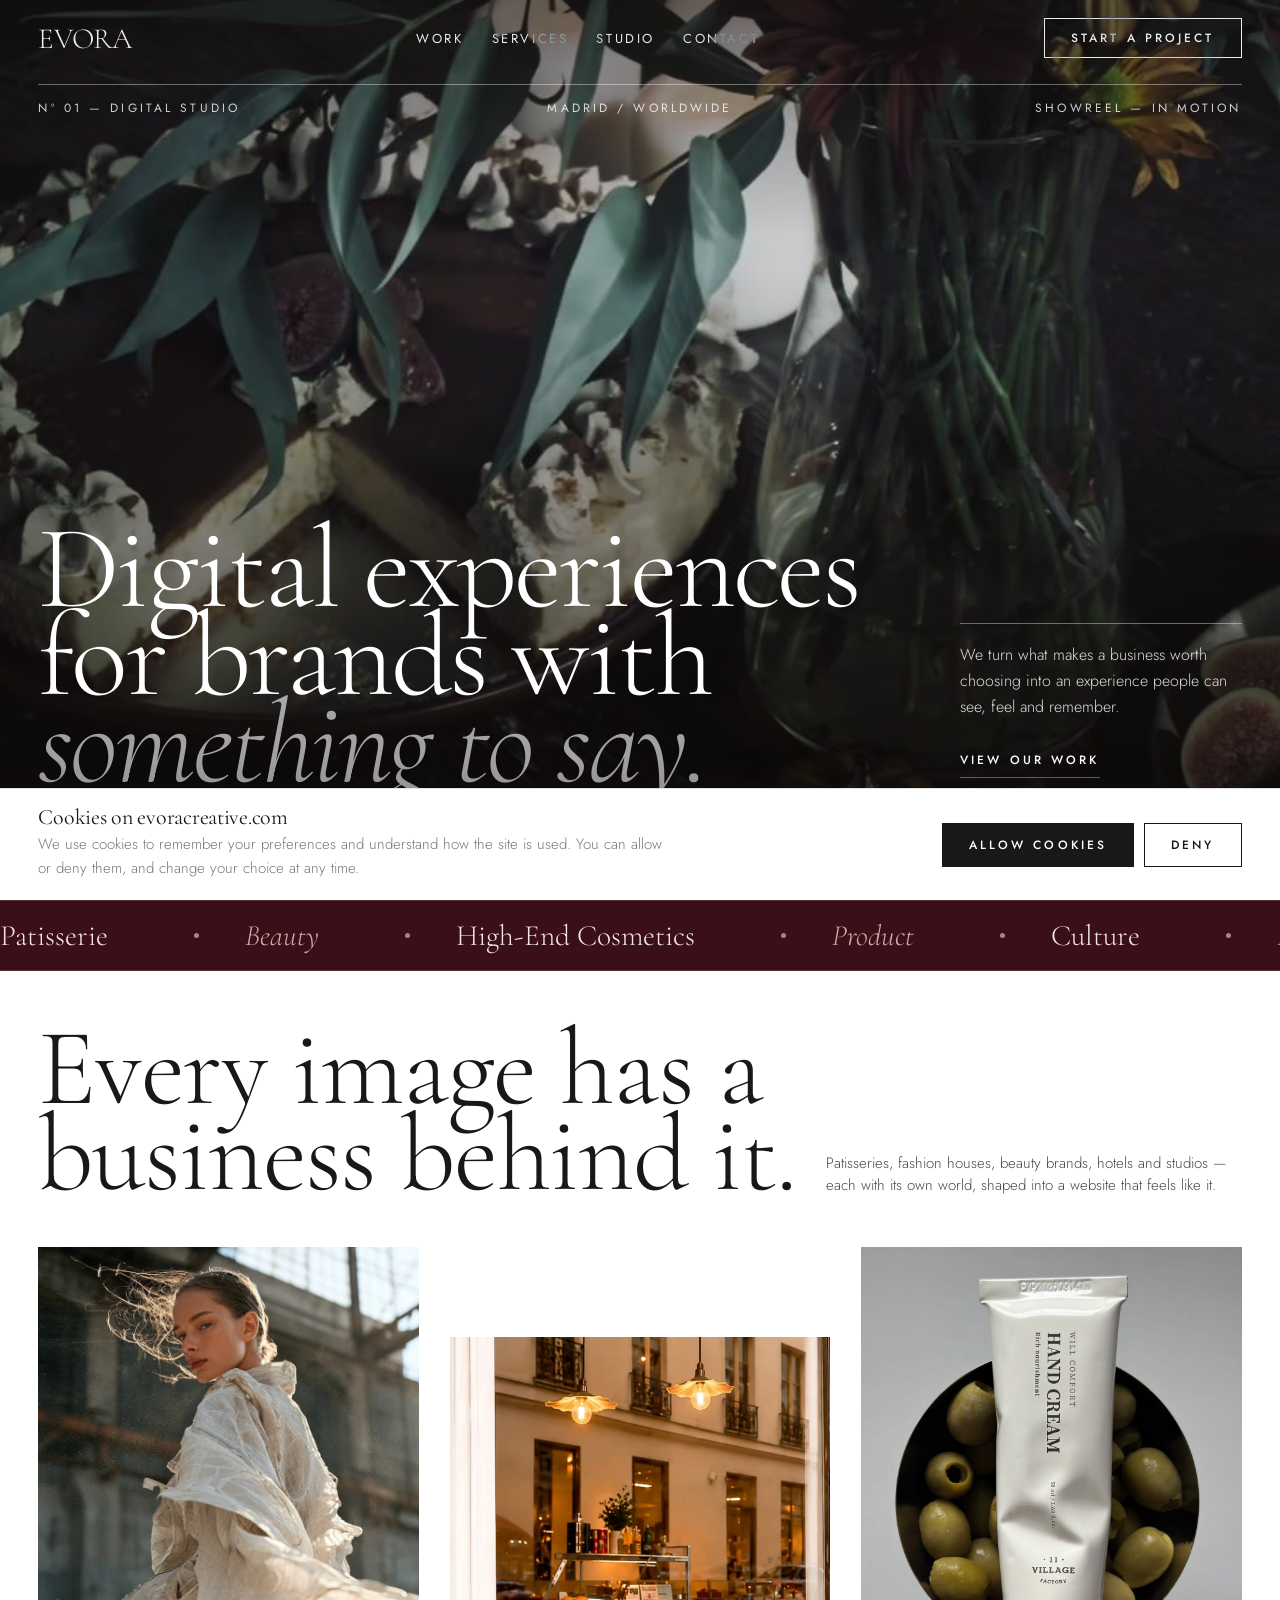
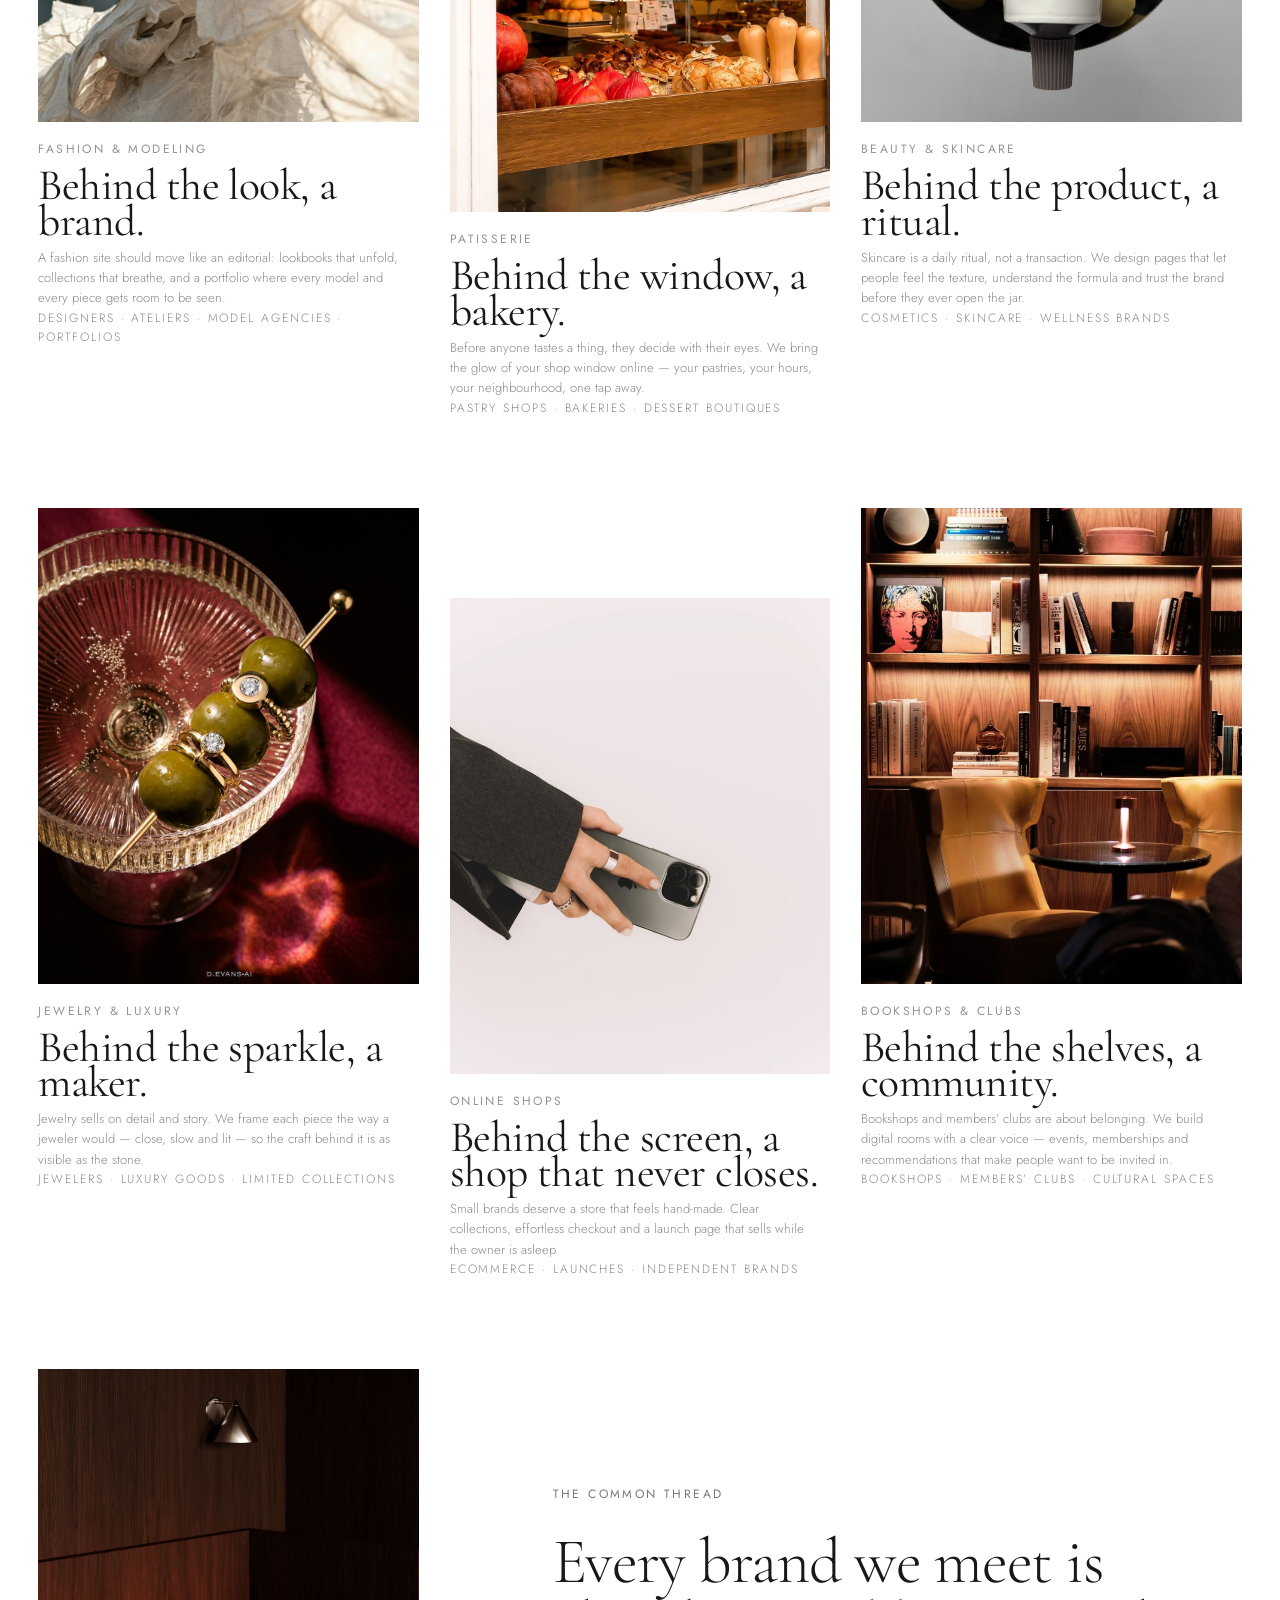
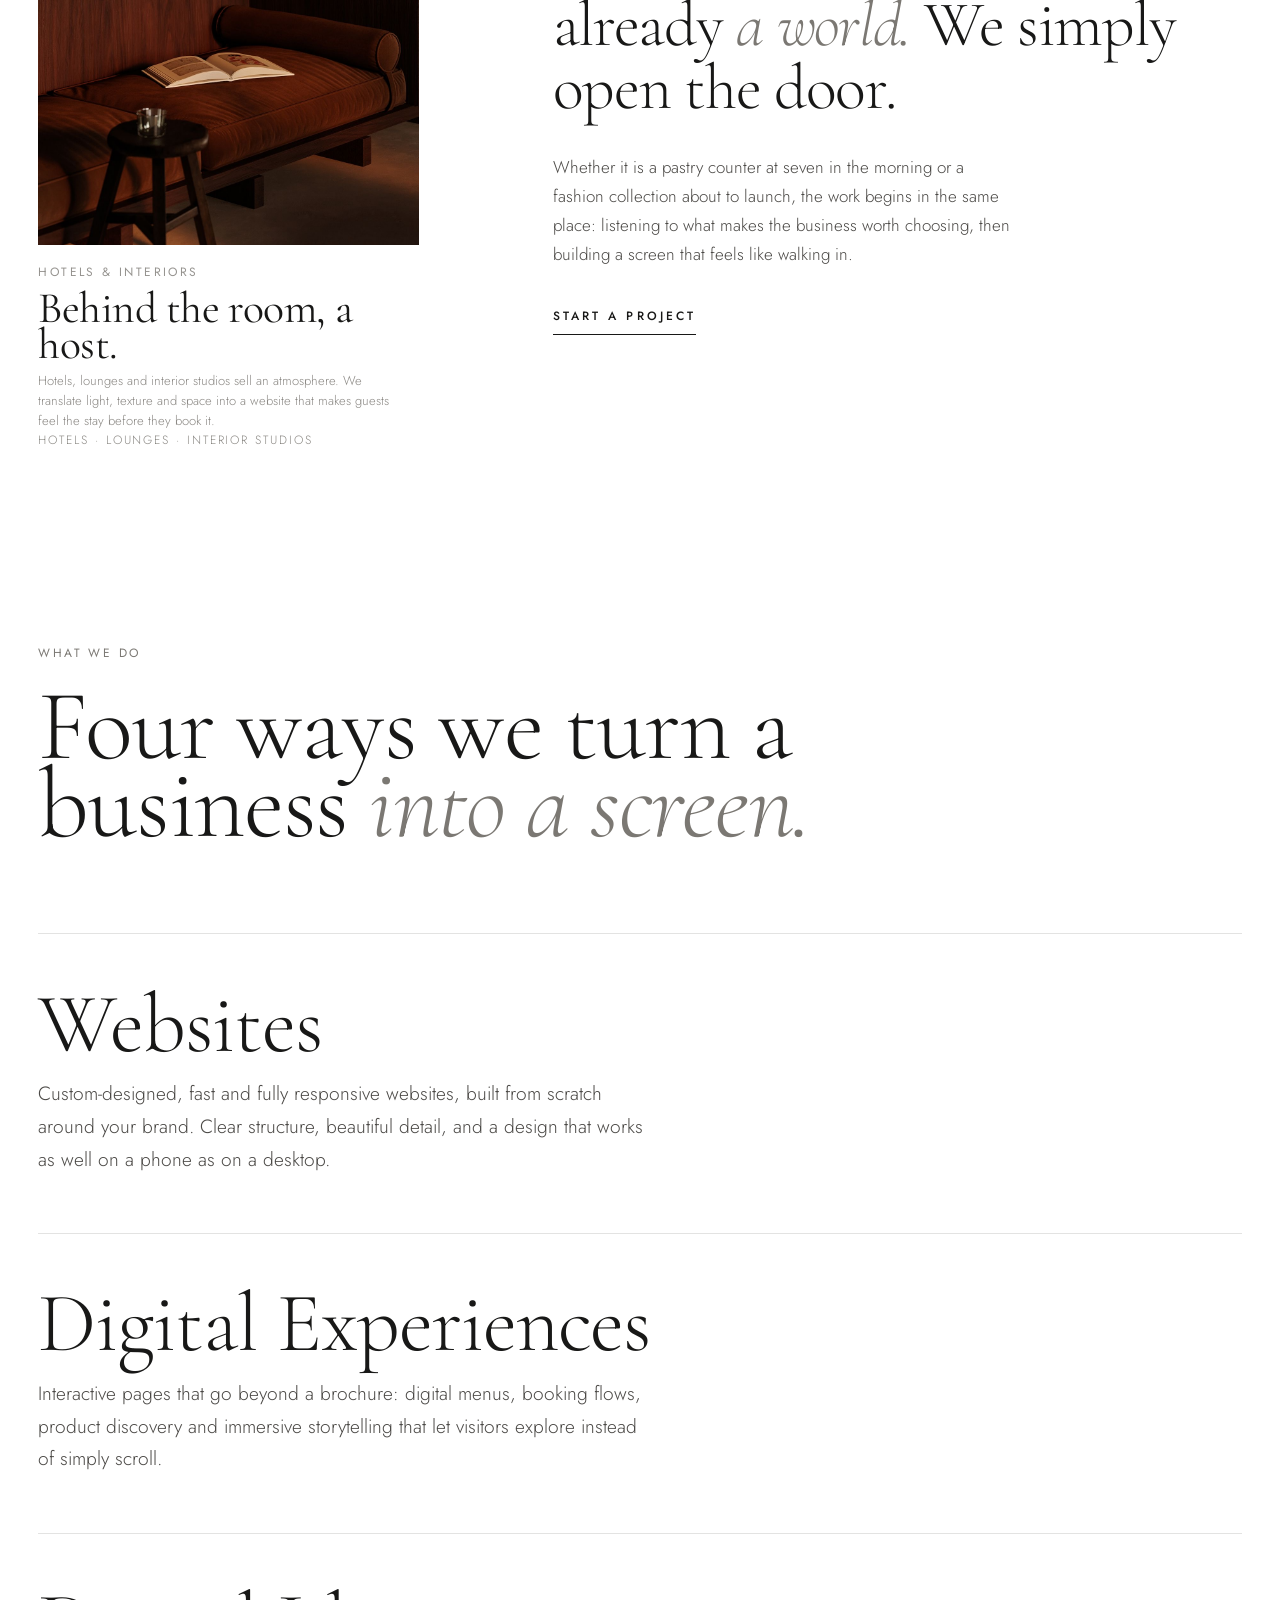
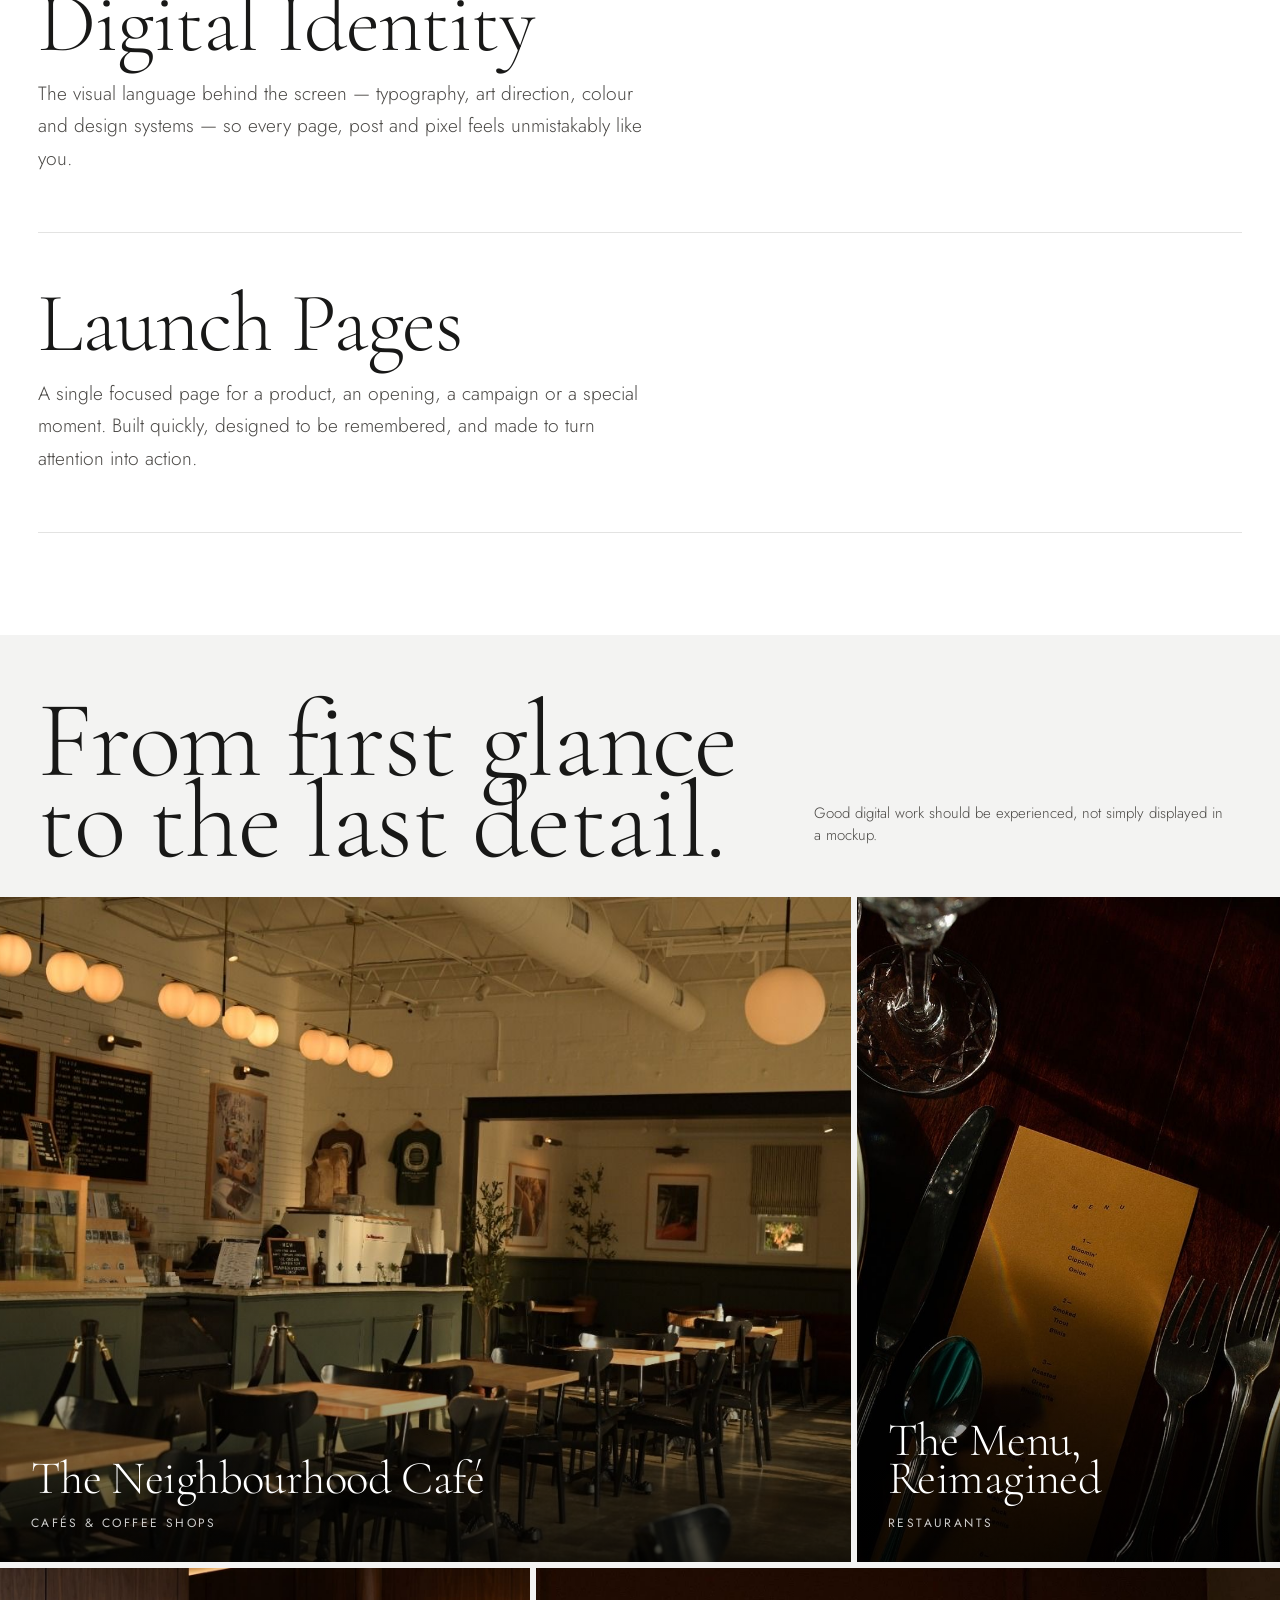
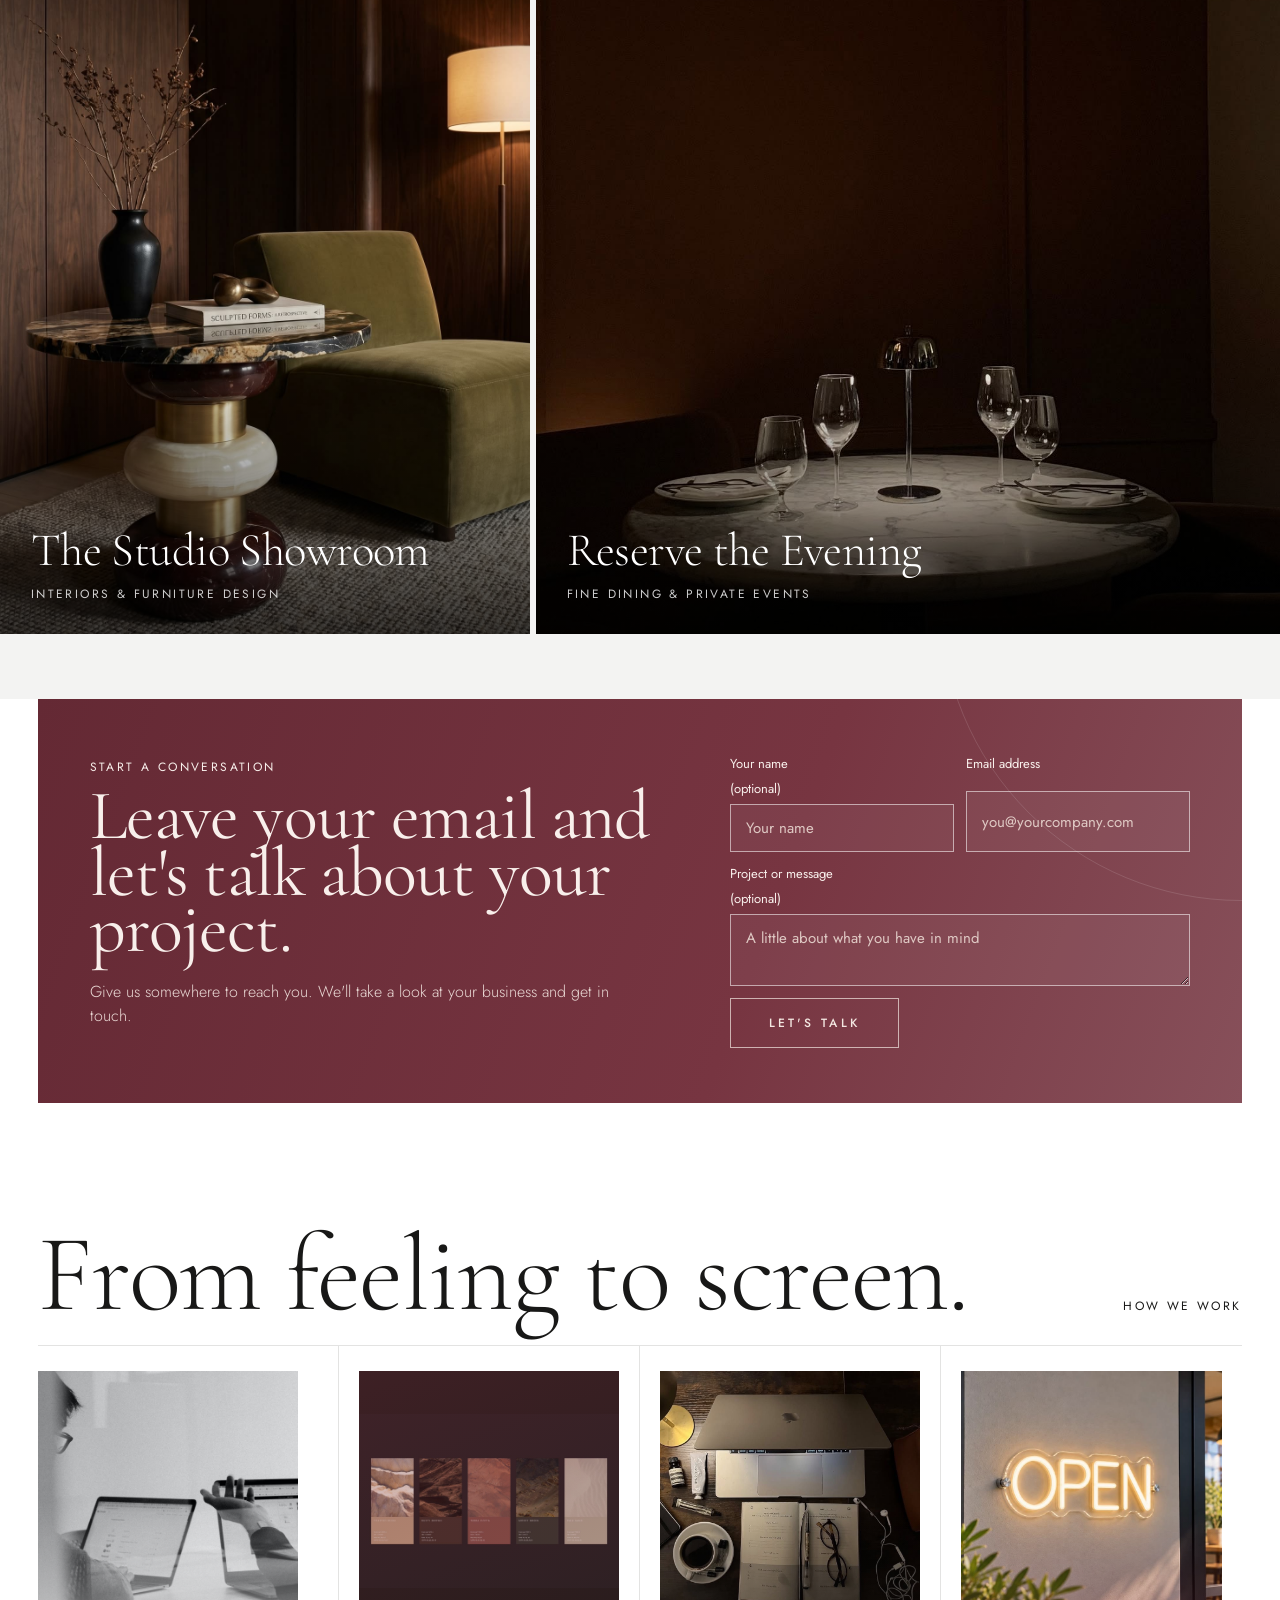
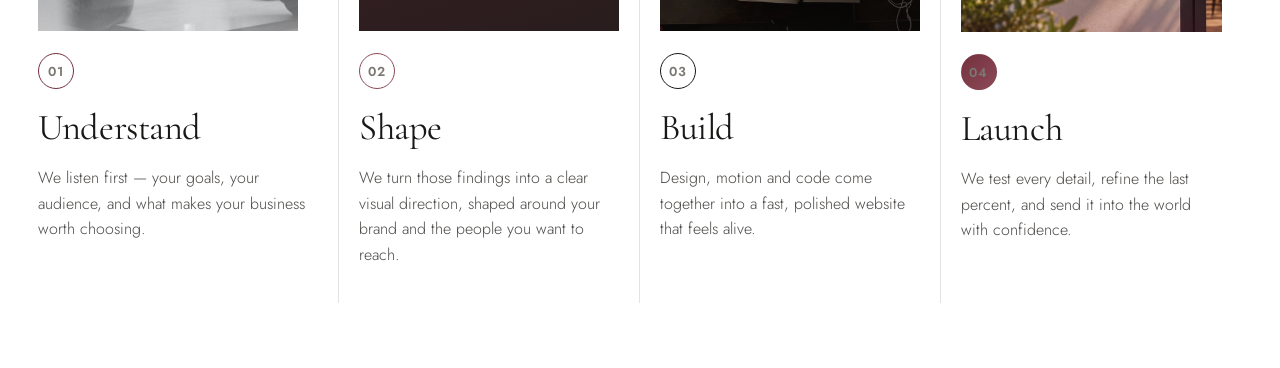
==== commit 364a954f: "Editorial polish: cover hero, wine ticker, editorial buttons, larger type, responsive fixes Redesign" ====
--- a/index.html
+++ b/index.html
@@ -1643,7 +1643,7 @@
 .demo:nth-child(2) .demo-image,.demo:nth-child(3) .demo-image{aspect-ratio:4/5}
 .demo-image{padding:0;box-shadow:0 0 0 10px #f6f1ea,0 0 0 11px rgba(0,0,0,.14);margin:11px 11px 0}
 .demo-text{counter-increment:demo;padding:30px 11px 0;display:flex;flex-direction:column;gap:6px}
-.demo-text::before{content:"0" counter(demo);font-size:11px;letter-spacing:.2em;color:var(--grey)}
+.demo-text::before{content:none}
 .demo-text h3{font-family: var(--serif);font-weight:400;font-size:clamp(26px,2.6vw,40px);line-height:1}
 
 .connection-grid{gap:34px;align-items:start}
@@ -1820,7 +1820,7 @@
 .svc-list{border-top:1px solid var(--line)}
 .svc-row{display:grid;grid-template-columns:repeat(12,1fr);gap:0 2vw;padding:clamp(34px,4.5vw,64px) 0;border-bottom:1px solid var(--line)}
 .svc-num{grid-column:1/3;font-size:11px;letter-spacing:.2em;color:var(--grey);padding-top:.9em}
-.svc-body{grid-column:3/13}
+.svc-body{grid-column:1/13}
 .svc-body h3{margin:0 0 20px;font-size:clamp(42px,5.4vw,92px);line-height:.95;transition:color .5s}
 .svc-row:hover h3{color:var(--grey)}
 .svc-body p{max-width:56ch;margin:0;color:var(--grey-dark);font-size:clamp(16px,1.25vw,19px);line-height:1.7;font-weight:300}
@@ -1828,6 +1828,143 @@
 .svc-head h2{grid-column:1/-1}
 .svc-num{grid-column:1/-1;padding:0 0 14px}
 .svc-body{grid-column:1/-1}
+}
+</style>
+<style id="editorial-buttons">
+/* ===== EDITORIAL BUTTONS: fine line, square, colour sweeps in from the left ===== */
+.nav-cta,.email-form button,.cookie-btn,.cookie-settings{
+--fill:#fff;--on:#000;
+position:relative;display:inline-flex;align-items:center;justify-content:center;
+min-height:44px;padding:0 30px;border:1px solid currentColor;border-radius:0;
+font-family:var(--sans);font-size:10px;font-weight:500;letter-spacing:.26em;text-transform:uppercase;
+background:linear-gradient(var(--fill),var(--fill)) no-repeat left center/0% 100%;
+cursor:pointer;transform:none;
+transition:background-size .55s cubic-bezier(.7,0,.2,1),color .45s ease,border-color .45s ease,letter-spacing .55s cubic-bezier(.7,0,.2,1)}
+.nav-cta:hover,.email-form button:hover:not(:disabled),.cookie-btn:hover,.cookie-settings:hover{
+background-size:100% 100%;color:var(--on);letter-spacing:.32em;transform:none}
+.nav-cta{color:#fff;--fill:#fff;--on:#000;min-height:40px;padding:0 24px}
+/* contact form (on wine) */
+.email-form button{color:#f3e7e1;background-color:transparent;border-color:rgba(243,231,225,.7);--fill:#f3e7e1;--on:var(--wine);min-height:50px;padding:0 38px}
+.email-form button:hover:not(:disabled){background:linear-gradient(var(--fill),var(--fill)) no-repeat left center/100% 100%;border-color:#f3e7e1}
+/* cookie banner */
+.cookie-btn{color:var(--black);background-color:transparent;border-color:var(--black);--fill:var(--black);--on:#fff;font-size:10px;min-height:44px;padding:0 26px}
+.cookie-btn--primary{color:#fff;background-color:var(--black);--fill:#fff;--on:var(--black)}
+.cookie-btn--primary:hover{background-color:var(--black);border-color:var(--black)}
+.cookie-settings{color:var(--black);background-color:var(--white);border-color:var(--black);--fill:var(--black);--on:#fff;padding:0 20px}
+.email-form input,.email-form textarea{border-radius:0}
+/* text link: a line that draws itself */
+.gallery-aside-link{position:relative;display:inline-block;padding:0 0 10px;border:0;font-size:10px;font-weight:500;letter-spacing:.26em;text-transform:uppercase;
+background:linear-gradient(var(--black),var(--black)) no-repeat left bottom/100% 1px;transition:background-size .5s cubic-bezier(.7,0,.2,1),letter-spacing .5s cubic-bezier(.7,0,.2,1)}
+.gallery-aside-link::after{content:"";position:absolute;left:0;bottom:0;width:100%;height:1px;background:var(--grey-light);transform-origin:left;transform:scaleX(0);transition:transform .5s cubic-bezier(.7,0,.2,1)}
+.gallery-aside-link:hover{letter-spacing:.34em}
+.gallery-aside-link:hover::after{transform:scaleX(1)}
+/* hero play/pause: thin square ring */
+.hero-video-toggle{border-radius:0;border:1px solid rgba(255,255,255,.55);background:transparent}
+.hero-video-toggle:hover{background:#fff;color:#000;transform:none}
+.hero-video-toggle:hover svg{fill:#000}
+@media (max-width:800px){
+.nav-cta{padding:0 16px;letter-spacing:.2em}
+.nav-cta:hover,.email-form button:hover:not(:disabled),.cookie-btn:hover{letter-spacing:.26em}
+}
+</style>
+<style id="hero-editorial">
+/* ===== HERO: magazine cover ===== */
+.hero-meta{display:none!important}
+.hero-bg{background:
+linear-gradient(180deg,rgba(14,11,9,.55) 0,rgba(14,11,9,0) 26%),
+linear-gradient(0deg,rgba(14,11,9,.82) 0,rgba(14,11,9,.4) 38%,rgba(14,11,9,0) 70%)}
+.hero-top{position:absolute;z-index:2;left:3vw;right:3vw;top:84px;display:grid;grid-template-columns:1fr 1fr 1fr;padding-top:14px;border-top:1px solid rgba(255,255,255,.38);font-size:10px;letter-spacing:.26em;text-transform:uppercase;color:rgba(255,255,255,.8)}
+.hero-top span:nth-child(2){text-align:center}
+.hero-top span:nth-child(3){text-align:right}
+.hero-content{display:grid;grid-template-columns:repeat(12,1fr);gap:0 2vw;align-items:end;padding:0 3vw 112px;container-type:normal}
+.hero-title{grid-column:1/10;max-width:none;font-size:clamp(46px,7.6vw,138px);font-weight:300;line-height:.9;letter-spacing:-.03em;text-wrap:balance}
+.hero-title em{font-style:italic;font-weight:300;color:rgba(255,255,255,.62)}
+.hero-side{grid-column:10/13;padding-top:18px;border-top:1px solid rgba(255,255,255,.38);margin-bottom:.8vw}
+.hero-description{margin:0 0 26px;max-width:34ch;font-size:15px;line-height:1.65;font-weight:300;color:rgba(255,255,255,.86)}
+.hero-link{display:inline-block;padding:0 0 9px;color:#fff;font-size:10px;font-weight:500;letter-spacing:.26em;text-transform:uppercase;
+background:linear-gradient(rgba(255,255,255,.35),rgba(255,255,255,.35)) no-repeat left bottom/100% 1px;position:relative;transition:letter-spacing .5s cubic-bezier(.7,0,.2,1)}
+.hero-link::after{content:"";position:absolute;left:0;bottom:0;width:100%;height:1px;background:#fff;transform-origin:left;transform:scaleX(0);transition:transform .5s cubic-bezier(.7,0,.2,1)}
+.hero-link:hover{letter-spacing:.34em}
+.hero-link:hover::after{transform:scaleX(1)}
+.hero-foot{position:absolute;z-index:2;left:3vw;right:calc(3vw + 70px);bottom:36px;display:flex;justify-content:space-between;align-items:center;padding-top:14px;border-top:1px solid rgba(255,255,255,.3);font-size:10px;letter-spacing:.26em;text-transform:uppercase;color:rgba(255,255,255,.7)}
+.hero-scroll{display:inline-flex;align-items:center;gap:14px}
+.hero-scroll::after{content:"";width:48px;height:1px;background:rgba(255,255,255,.7);transform-origin:left;animation:heroScroll 2.4s ease-in-out infinite}
+@keyframes heroScroll{0%{transform:scaleX(0)}50%{transform:scaleX(1)}100%{transform:scaleX(1);opacity:0}}
+@media (prefers-reduced-motion:reduce){.hero-scroll::after{animation:none}}
+@media (max-width:900px){
+.hero-top{top:76px;grid-template-columns:1fr 1fr}
+.hero-top span:nth-child(2){display:none}
+.hero-content{grid-template-columns:1fr;padding:0 16px 104px;gap:30px}
+.hero-title{grid-column:1;font-size:clamp(44px,13vw,80px)}
+.hero-side{grid-column:1}
+.hero-foot{left:16px;right:72px}
+.hero-foot span:first-child{display:none}
+.hero-foot{justify-content:flex-end}
+}
+@media (max-height:640px){.hero-title{font-size:clamp(36px,6vw,72px)}.hero-content{padding-bottom:90px}}
+</style>
+<style id="ticker-wine">
+/* ===== TICKER: deep wine band, editorial serif ===== */
+.ticker{background:#3b0f19;border:0;border-top:1px solid rgba(243,231,225,.18);border-bottom:1px solid rgba(243,231,225,.18)}
+.ticker-track{gap:46px;padding:20px 0;align-items:center;font-family:var(--serif);font-size:clamp(22px,2.1vw,30px);font-weight:300;letter-spacing:0;text-transform:none;color:#f3e7e1}
+.ticker-track span{display:inline-flex;align-items:center;gap:46px;white-space:nowrap;line-height:1}
+.ticker-track span:nth-child(even){font-style:italic;color:#d9a9a6}
+.ticker-track span::after{content:"";width:5px;height:5px;border-radius:50%;background:#b97c80;flex:none}
+</style>
+<style id="type-scale-up">
+/* ===== LARGER SMALL TEXT ===== */
+nav{font-size:13px;letter-spacing:.2em}
+.eyebrow,small{font-size:12px}
+.hero-top,.hero-foot{font-size:12px}
+.hero-description{font-size:clamp(16px,1.25vw,19px)}
+.hero-link{font-size:12px}
+.nav-cta,.email-form button,.cookie-btn,.cookie-settings{font-size:12px}
+.nav-cta{padding:0 26px}
+.section-intro p,.live-intro p{font-size:clamp(15px,1.15vw,18px);max-width:420px}
+.gallery-window .gallery-info small{font-size:12px}
+.gallery-window .gallery-copy{font-size:clamp(16px,1.2vw,18px)}
+.gallery-window .gallery-info p:not(.gallery-copy){font-size:12px}
+.gallery-aside small{font-size:12px}
+.gallery-aside-body{font-size:clamp(17px,1.3vw,20px)}
+.gallery-aside-link{font-size:12px}
+.demo-text small{font-size:12px}
+.svc-head small{font-size:12px}
+.svc-body p{font-size:clamp(18px,1.5vw,22px)}
+.step small{font-size:13px}
+.step p{font-size:16px;line-height:1.6}
+.contact-card p{font-size:16px}
+.email-form label{font-size:13px}
+.email-form input,.email-form textarea{font-size:15px}
+.email-form .form-status{font-size:14px}
+.cookie-copy p{font-size:15px}
+.cookie-settings{font-size:12px}
+.ticker-track{font-size:clamp(24px,2.3vw,34px)}
+@media (max-width:800px){
+nav{font-size:13px}
+.hero-top{font-size:11px}
+.step p{font-size:15px}
+.gallery-aside-body{font-size:17px}
+}
+</style>
+<style id="responsive-fixes">
+@media (max-width:800px){
+.gallery-window .gallery-card:nth-child(n){grid-column:1/-1}
+.process-header{display:block}
+.process-header .eyebrow{margin-top:14px}
+}
+</style>
+<style id="responsive-fixes-2">
+@media (min-width:801px) and (max-width:1100px){
+.gallery-window .gallery-card:nth-child(n){grid-column:span 6;margin-top:0}
+.gallery-window .gallery-card:nth-child(even){margin-top:70px}
+.gallery-window .gallery-card:nth-child(7){grid-column:1/7;margin-top:0}
+.gallery-aside{grid-column:7/13;padding-right:0}
+.gallery-aside-quote{font-size:clamp(38px,5.4vw,56px)}
+}
+@media (max-width:800px){
+h1,h2{line-height:1}
+.hero-title{line-height:.95}
+.live-intro h2,.section-intro h2,.process-header h2,.svc-head h2{line-height:1.02}
 }
 </style>
 </head>
@@ -1854,7 +1991,7 @@
 </a>
 </nav>
 <a href="#contact" class="nav-cta">
-Start a Project →
+Start a Project
 </a>
 </header>
 <main>
@@ -1877,22 +2014,31 @@
 </div>
 <div class="hero-bg"></div>
 <span class="hero-meta hero-meta--left" aria-hidden="true">
-Showreel 01 — In Motion
+Showreel — In Motion
 </span>
 <span class="hero-meta hero-meta--right" aria-hidden="true">
 Florals · Patisserie · Tableware
 </span>
+<div class="hero-top" aria-hidden="true">
+<span>Nº 01 — Digital Studio</span>
+<span>Madrid / Worldwide</span>
+<span>Showreel — In Motion</span>
+</div>
 <div class="hero-content">
-<p class="eyebrow">
-EVORA Studio · Madrid / Worldwide
-</p>
 <h1 class="hero-title">
 Digital experiences for brands with <em>something to say.</em>
 </h1>
+<div class="hero-side">
 <p class="hero-description">
 We turn what makes a business worth choosing
 into an experience people can see, feel and remember.
 </p>
+<a href="#work" class="hero-link">View our work</a>
+</div>
+</div>
+<div class="hero-foot" aria-hidden="true">
+<span>Fashion · Patisserie · Beauty · Jewelry · Hotels · Interiors</span>
+<span class="hero-scroll">Scroll</span>
 </div>
 <button
 class="hero-video-toggle"
@@ -1946,7 +2092,7 @@
 <article class="gallery-card">
 <img src="assets/images/photo-fashion-portrait.jpg" loading="lazy" decoding="async" alt="Model in a flowing couture garment">
 <div class="gallery-info">
-<small>01 — Fashion & Modeling</small>
+<small>Fashion & Modeling</small>
 <h3>Behind the look, a brand.</h3>
 <p class="gallery-copy">A fashion site should move like an editorial: lookbooks that unfold, collections that breathe, and a portfolio where every model and every piece gets room to be seen.</p>
 <p>Designers · ateliers · model agencies · portfolios</p>
@@ -1955,7 +2101,7 @@
 <article class="gallery-card">
 <img src="assets/images/photo-patisserie-window.jpg" loading="lazy" decoding="async" alt="Patisserie window glowing at dusk">
 <div class="gallery-info">
-<small>02 — Patisserie</small>
+<small>Patisserie</small>
 <h3>Behind the window, a bakery.</h3>
 <p class="gallery-copy">Before anyone tastes a thing, they decide with their eyes. We bring the glow of your shop window online — your pastries, your hours, your neighbourhood, one tap away.</p>
 <p>Pastry shops · bakeries · dessert boutiques</p>
@@ -1964,7 +2110,7 @@
 <article class="gallery-card">
 <img src="assets/images/photo-hand-cream-olives.jpg" loading="lazy" decoding="async" alt="Hand cream tube resting in a bowl of olives">
 <div class="gallery-info">
-<small>03 — Beauty & Skincare</small>
+<small>Beauty & Skincare</small>
 <h3>Behind the product, a ritual.</h3>
 <p class="gallery-copy">Skincare is a daily ritual, not a transaction. We design pages that let people feel the texture, understand the formula and trust the brand before they ever open the jar.</p>
 <p>Cosmetics · skincare · wellness brands</p>
@@ -1973,7 +2119,7 @@
 <article class="gallery-card">
 <img src="assets/images/photo-jewelry-martini.jpg" loading="lazy" decoding="async" alt="Rings on a cocktail pick over a coupe glass">
 <div class="gallery-info">
-<small>04 — Jewelry & Luxury</small>
+<small>Jewelry & Luxury</small>
 <h3>Behind the sparkle, a maker.</h3>
 <p class="gallery-copy">Jewelry sells on detail and story. We frame each piece the way a jeweler would — close, slow and lit — so the craft behind it is as visible as the stone.</p>
 <p>Jewelers · luxury goods · limited collections</p>
@@ -1982,7 +2128,7 @@
 <article class="gallery-card">
 <img src="assets/images/photo-hand-phone.jpg" loading="lazy" decoding="async" alt="Hand holding a phone against a pale wall">
 <div class="gallery-info">
-<small>05 — Online Shops</small>
+<small>Online Shops</small>
 <h3>Behind the screen, a shop that never closes.</h3>
 <p class="gallery-copy">Small brands deserve a store that feels hand-made. Clear collections, effortless checkout and a launch page that sells while the owner is asleep.</p>
 <p>Ecommerce · launches · independent brands</p>
@@ -1991,7 +2137,7 @@
 <article class="gallery-card">
 <img src="assets/images/photo-library-lounge.jpg" loading="lazy" decoding="async" alt="Lounge with lit bookshelves and armchairs">
 <div class="gallery-info">
-<small>06 — Bookshops & Clubs</small>
+<small>Bookshops & Clubs</small>
 <h3>Behind the shelves, a community.</h3>
 <p class="gallery-copy">Bookshops and members’ clubs are about belonging. We build digital rooms with a clear voice — events, memberships and recommendations that make people want to be invited in.</p>
 <p>Bookshops · members’ clubs · cultural spaces</p>
@@ -2000,7 +2146,7 @@
 <article class="gallery-card">
 <img src="assets/images/photo-lounge-sofa-book.jpg" loading="lazy" decoding="async" alt="Leather sofa with an open book in a warm lounge">
 <div class="gallery-info">
-<small>07 — Hotels & Interiors</small>
+<small>Hotels & Interiors</small>
 <h3>Behind the room, a host.</h3>
 <p class="gallery-copy">Hotels, lounges and interior studios sell an atmosphere. We translate light, texture and space into a website that makes guests feel the stay before they book it.</p>
 <p>Hotels · lounges · interior studios</p>
@@ -2010,7 +2156,7 @@
 <small>The common thread</small>
 <p class="gallery-aside-quote">Every brand we meet is already <em>a world.</em> We simply open the door.</p>
 <p class="gallery-aside-body">Whether it is a pastry counter at seven in the morning or a fashion collection about to launch, the work begins in the same place: listening to what makes the business worth choosing, then building a screen that feels like walking in.</p>
-<a href="#contact" class="gallery-aside-link">Start a project →</a>
+<a href="#contact" class="gallery-aside-link">Start a project</a>
 </aside>
 </div>
 </div>
@@ -2025,28 +2171,24 @@
 </div>
 <div class="svc-list">
 <article class="svc-row reveal">
-<span class="svc-num">01</span>
 <div class="svc-body">
 <h3>Websites</h3>
 <p>Custom-designed, fast and fully responsive websites, built from scratch around your brand. Clear structure, beautiful detail, and a design that works as well on a phone as on a desktop.</p>
 </div>
 </article>
 <article class="svc-row reveal">
-<span class="svc-num">02</span>
 <div class="svc-body">
 <h3>Digital Experiences</h3>
 <p>Interactive pages that go beyond a brochure: digital menus, booking flows, product discovery and immersive storytelling that let visitors explore instead of simply scroll.</p>
 </div>
 </article>
 <article class="svc-row reveal">
-<span class="svc-num">03</span>
 <div class="svc-body">
 <h3>Digital Identity</h3>
 <p>The visual language behind the screen — typography, art direction, colour and design systems — so every page, post and pixel feels unmistakably like you.</p>
 </div>
 </article>
 <article class="svc-row reveal">
-<span class="svc-num">04</span>
 <div class="svc-body">
 <h3>Launch Pages</h3>
 <p>A single focused page for a product, an opening, a campaign or a special moment. Built quickly, designed to be remembered, and made to turn attention into action.</p>
@@ -2085,7 +2227,7 @@
 </div>
 <div class="demo-text">
 <h3>The Neighbourhood Café</h3>
-<small>Cafés &amp; coffee shops →</small>
+<small>Cafés &amp; coffee shops</small>
 </div>
 </article>
 <article class="demo reveal">
@@ -2094,7 +2236,7 @@
 </div>
 <div class="demo-text">
 <h3>The Menu, Reimagined</h3>
-<small>Restaurants →</small>
+<small>Restaurants</small>
 </div>
 </article>
 <article class="demo reveal">
@@ -2103,7 +2245,7 @@
 </div>
 <div class="demo-text">
 <h3>The Studio Showroom</h3>
-<small>Interiors &amp; furniture design →</small>
+<small>Interiors &amp; furniture design</small>
 </div>
 </article>
 <article class="demo reveal">
@@ -2112,7 +2254,7 @@
 </div>
 <div class="demo-text">
 <h3>Reserve the Evening</h3>
-<small>Fine dining &amp; private events →</small>
+<small>Fine dining &amp; private events</small>
 </div>
 </article>
 </div>
@@ -2176,7 +2318,7 @@
 placeholder="A little about what you have in mind"></textarea>
 </label>
 <button type="submit">
-Let's Talk →
+Let's Talk
 </button>
 <p
 class="form-status"
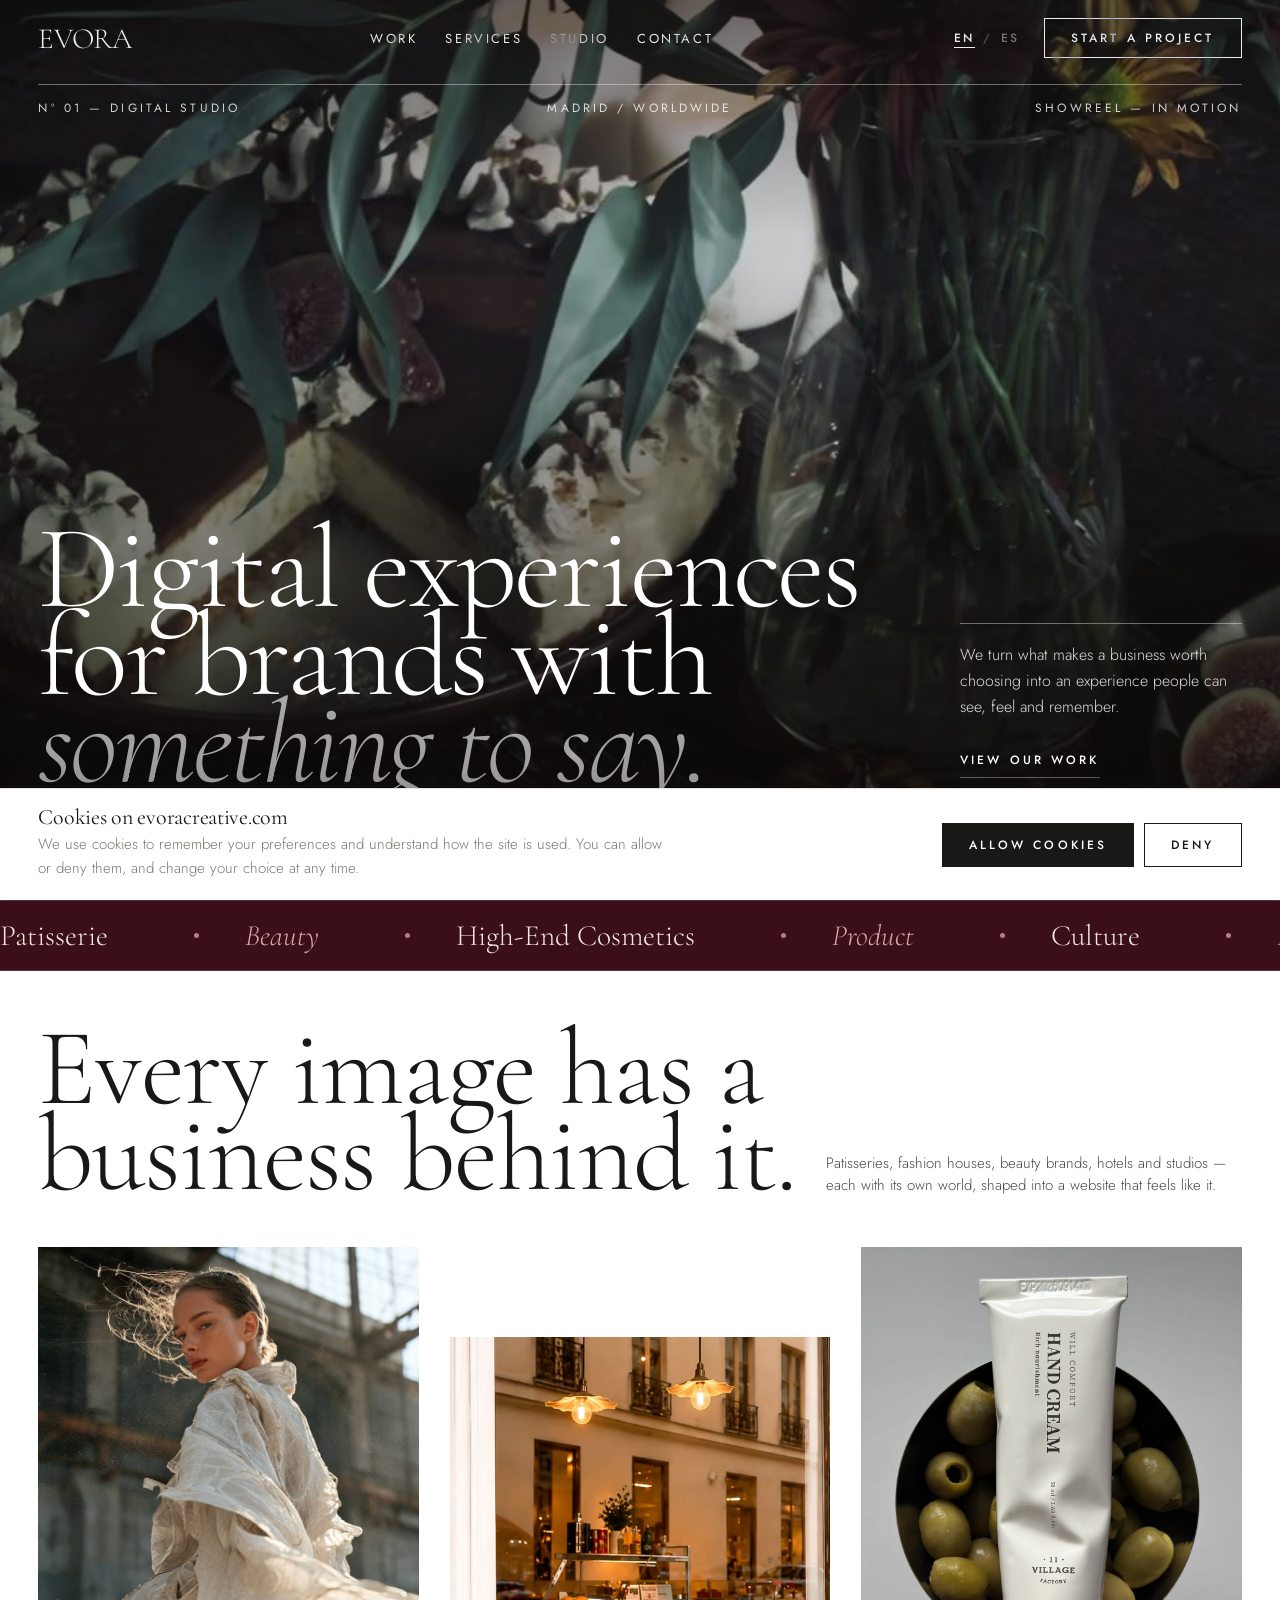
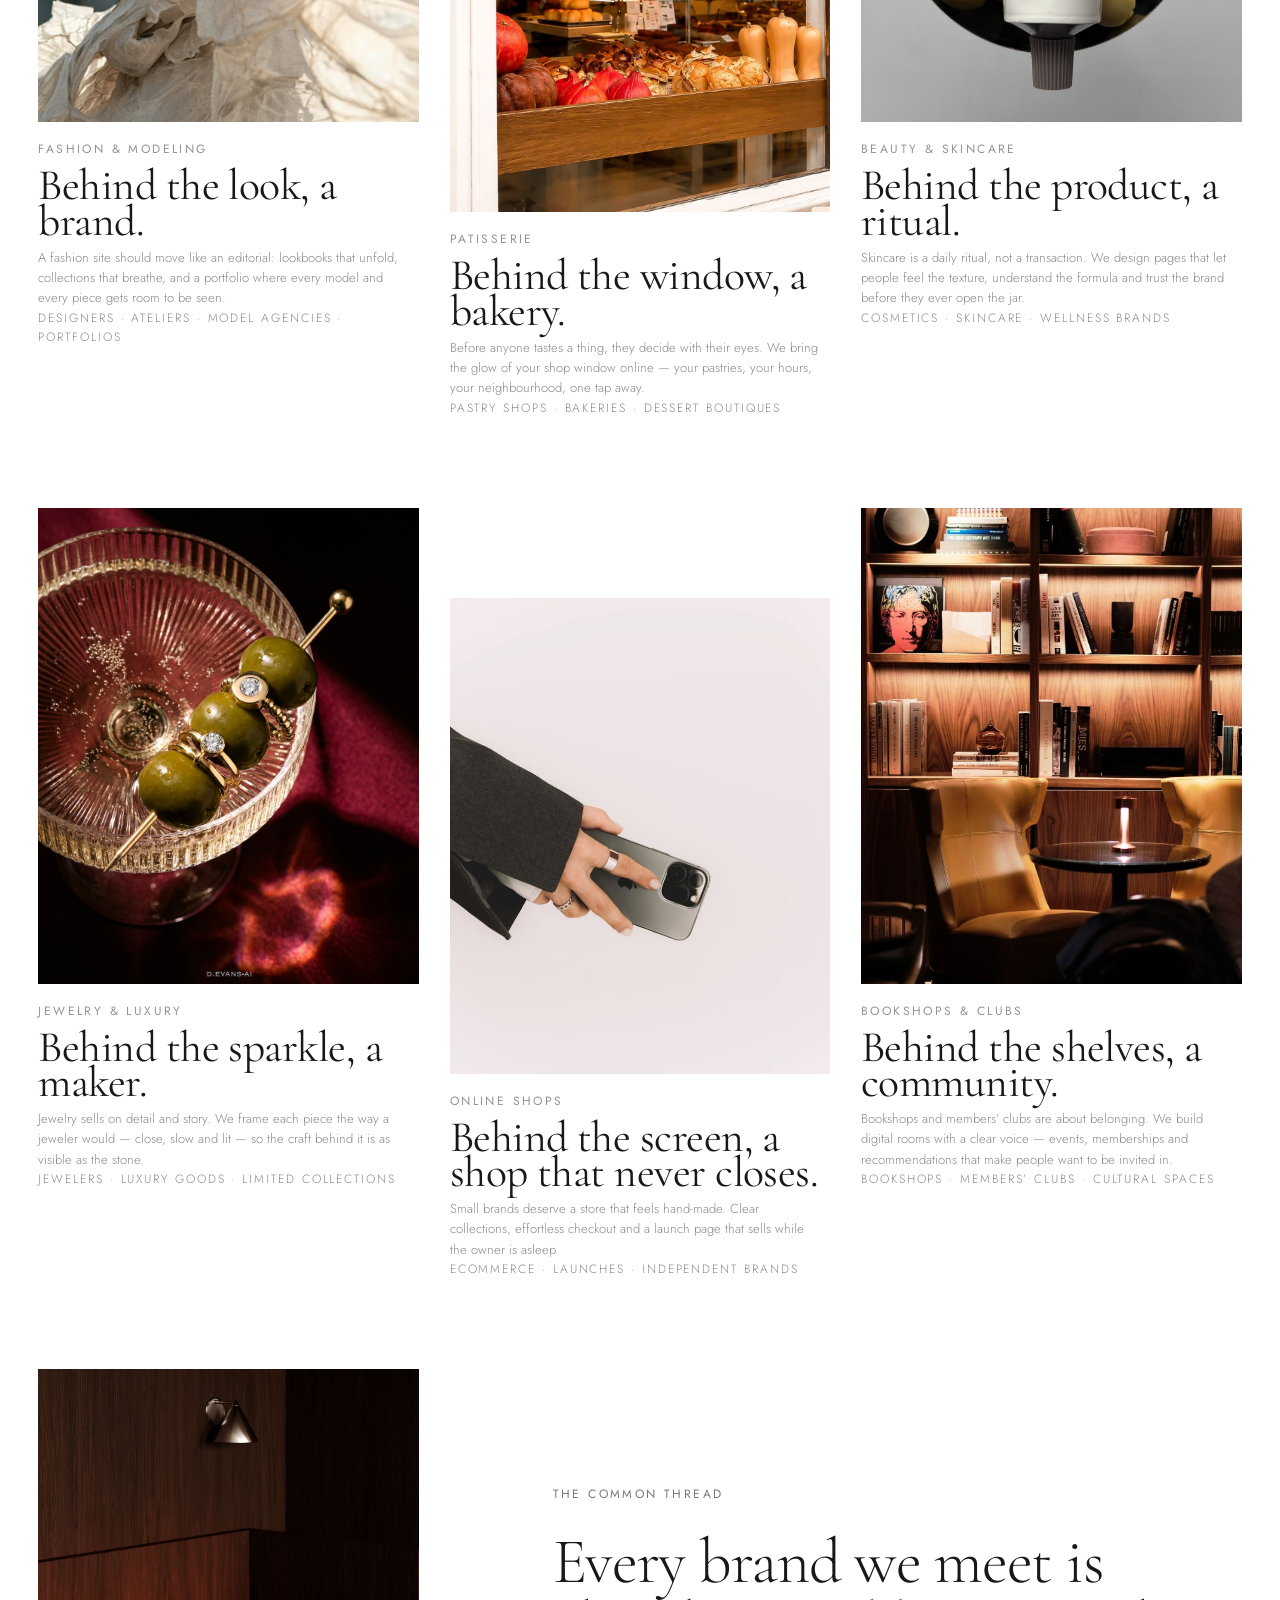
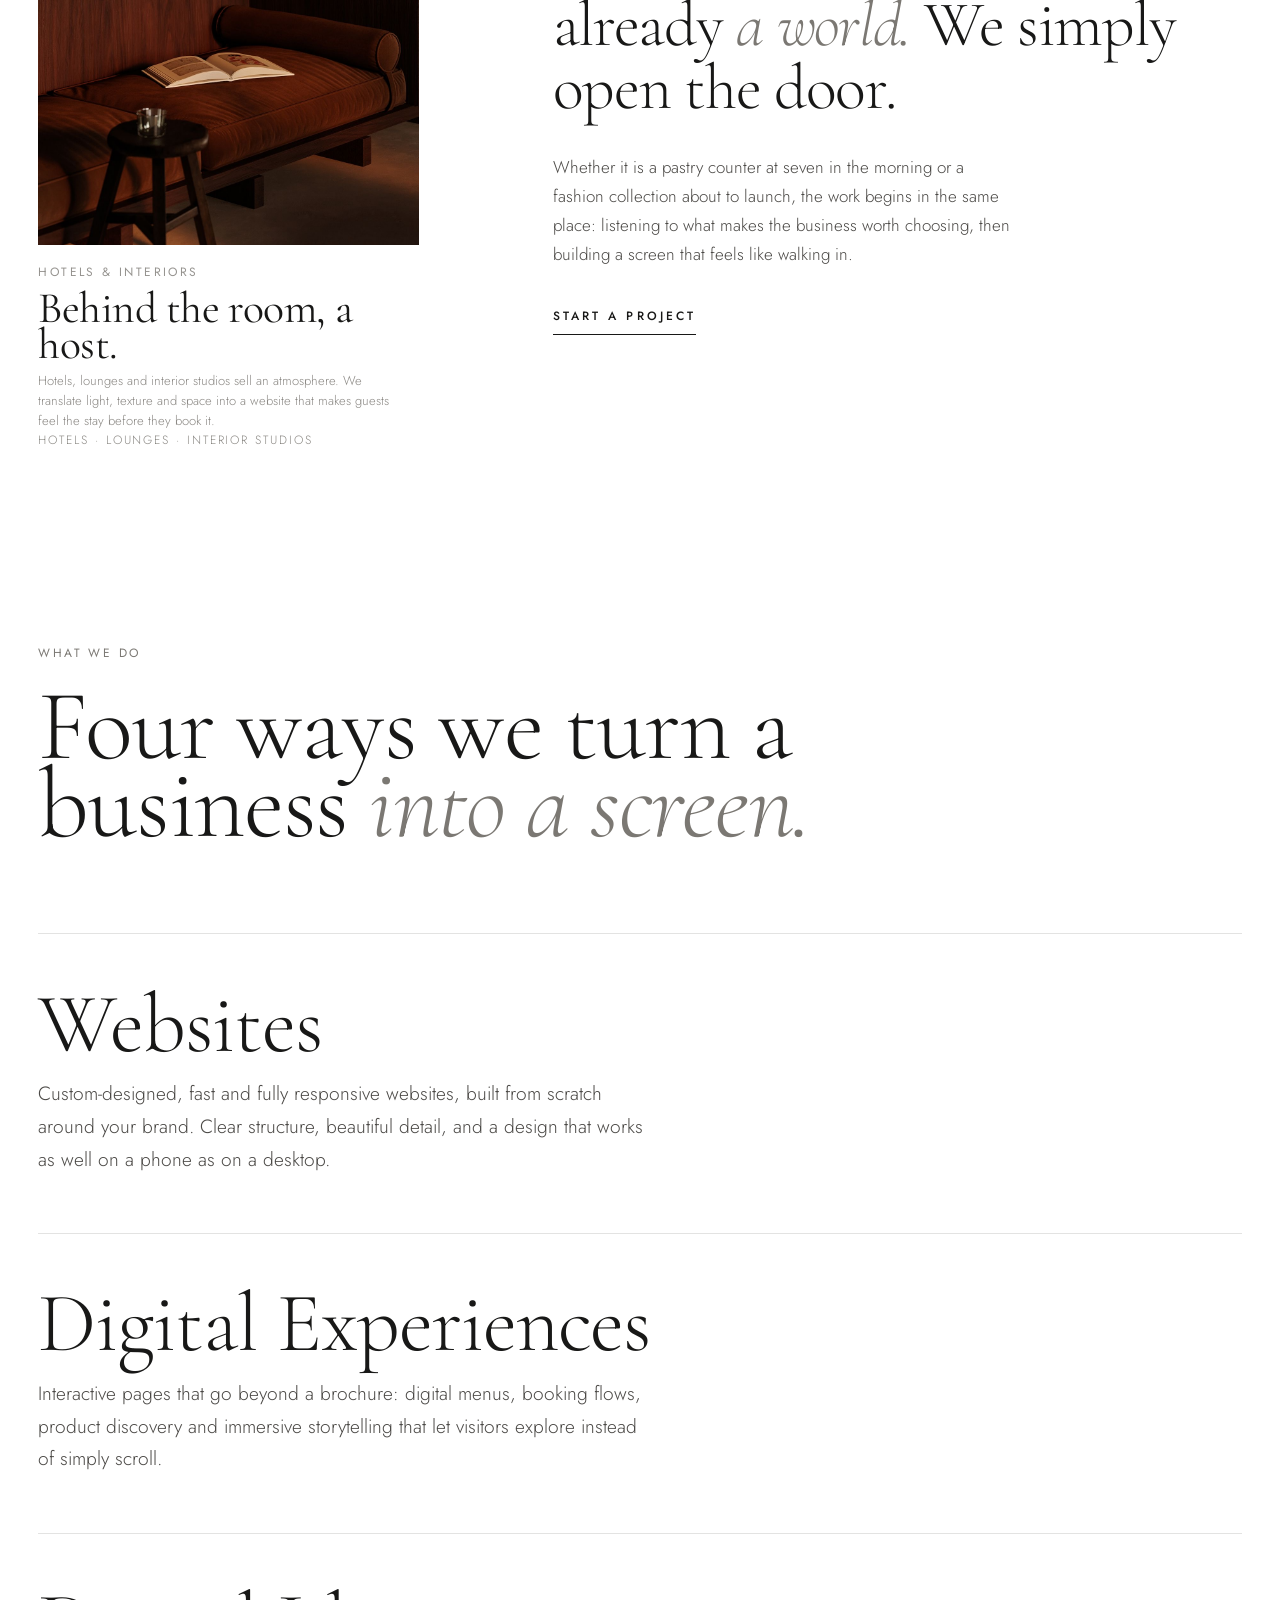
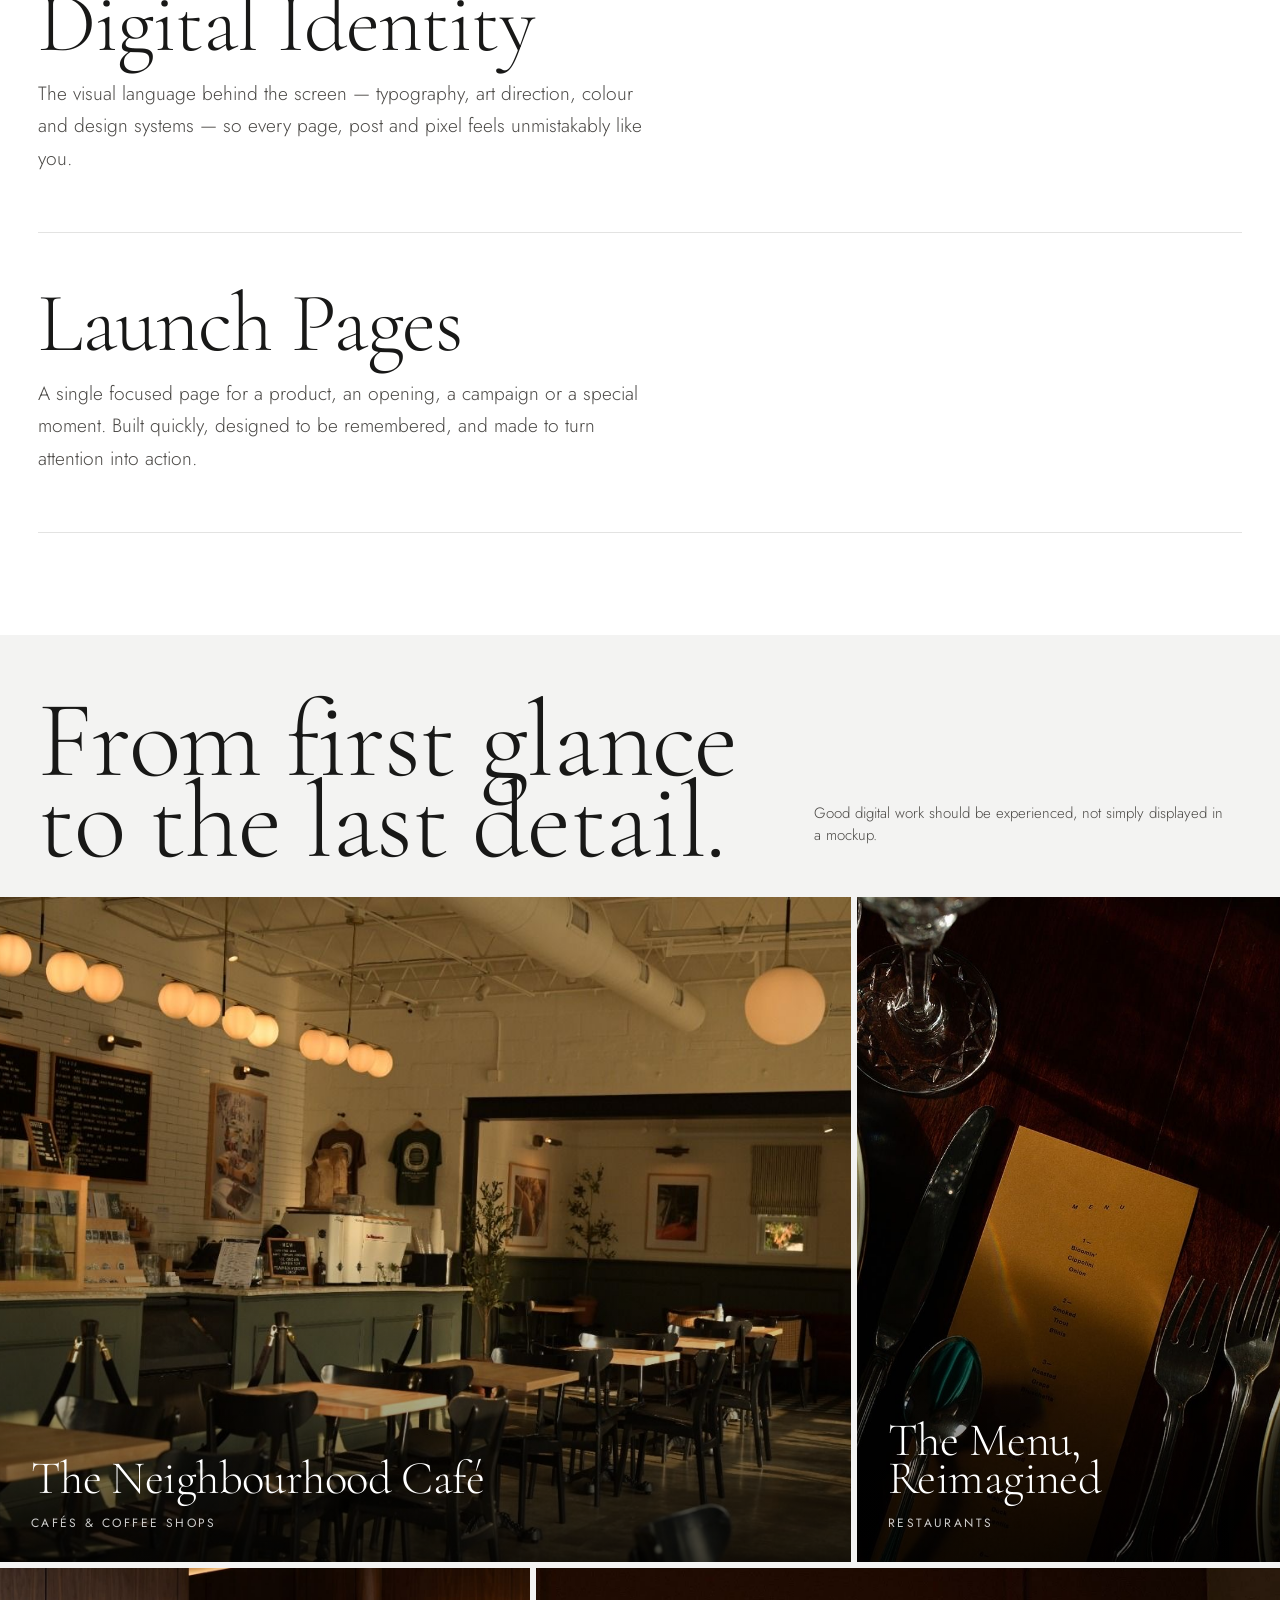
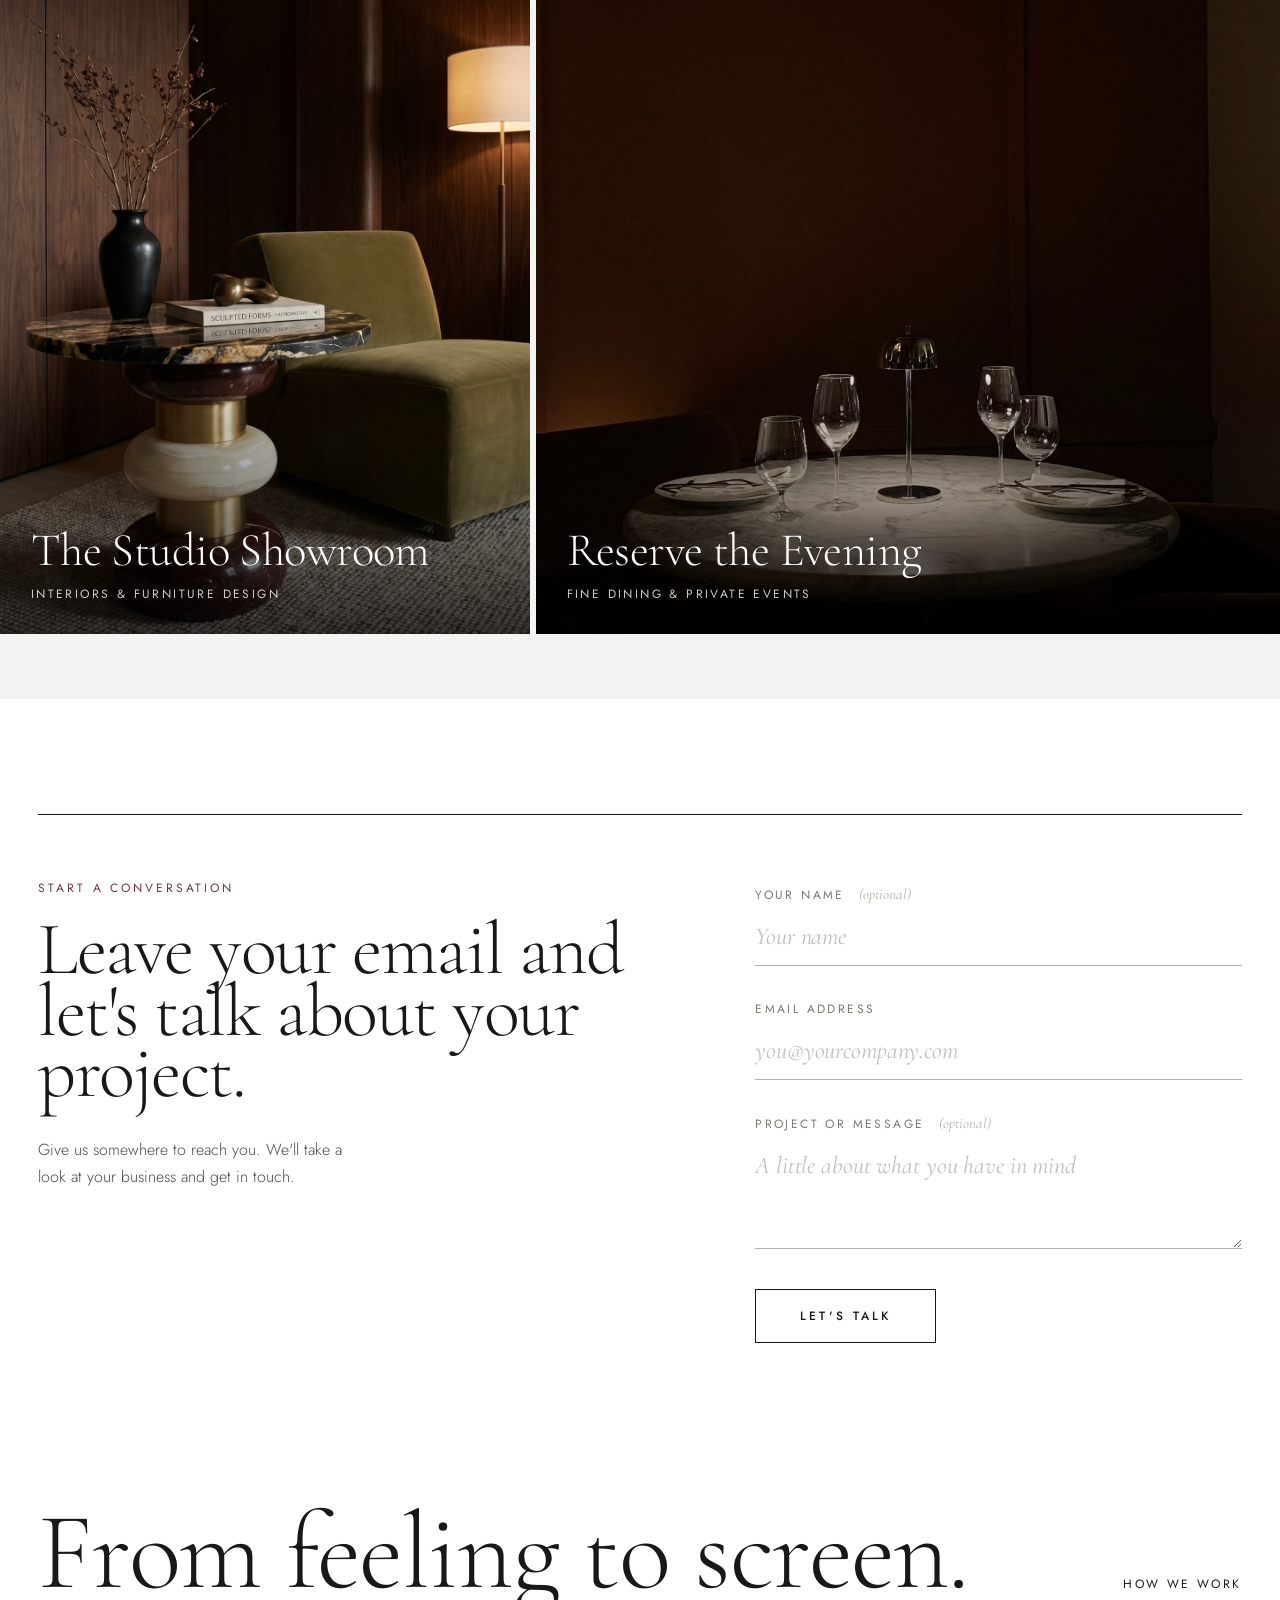
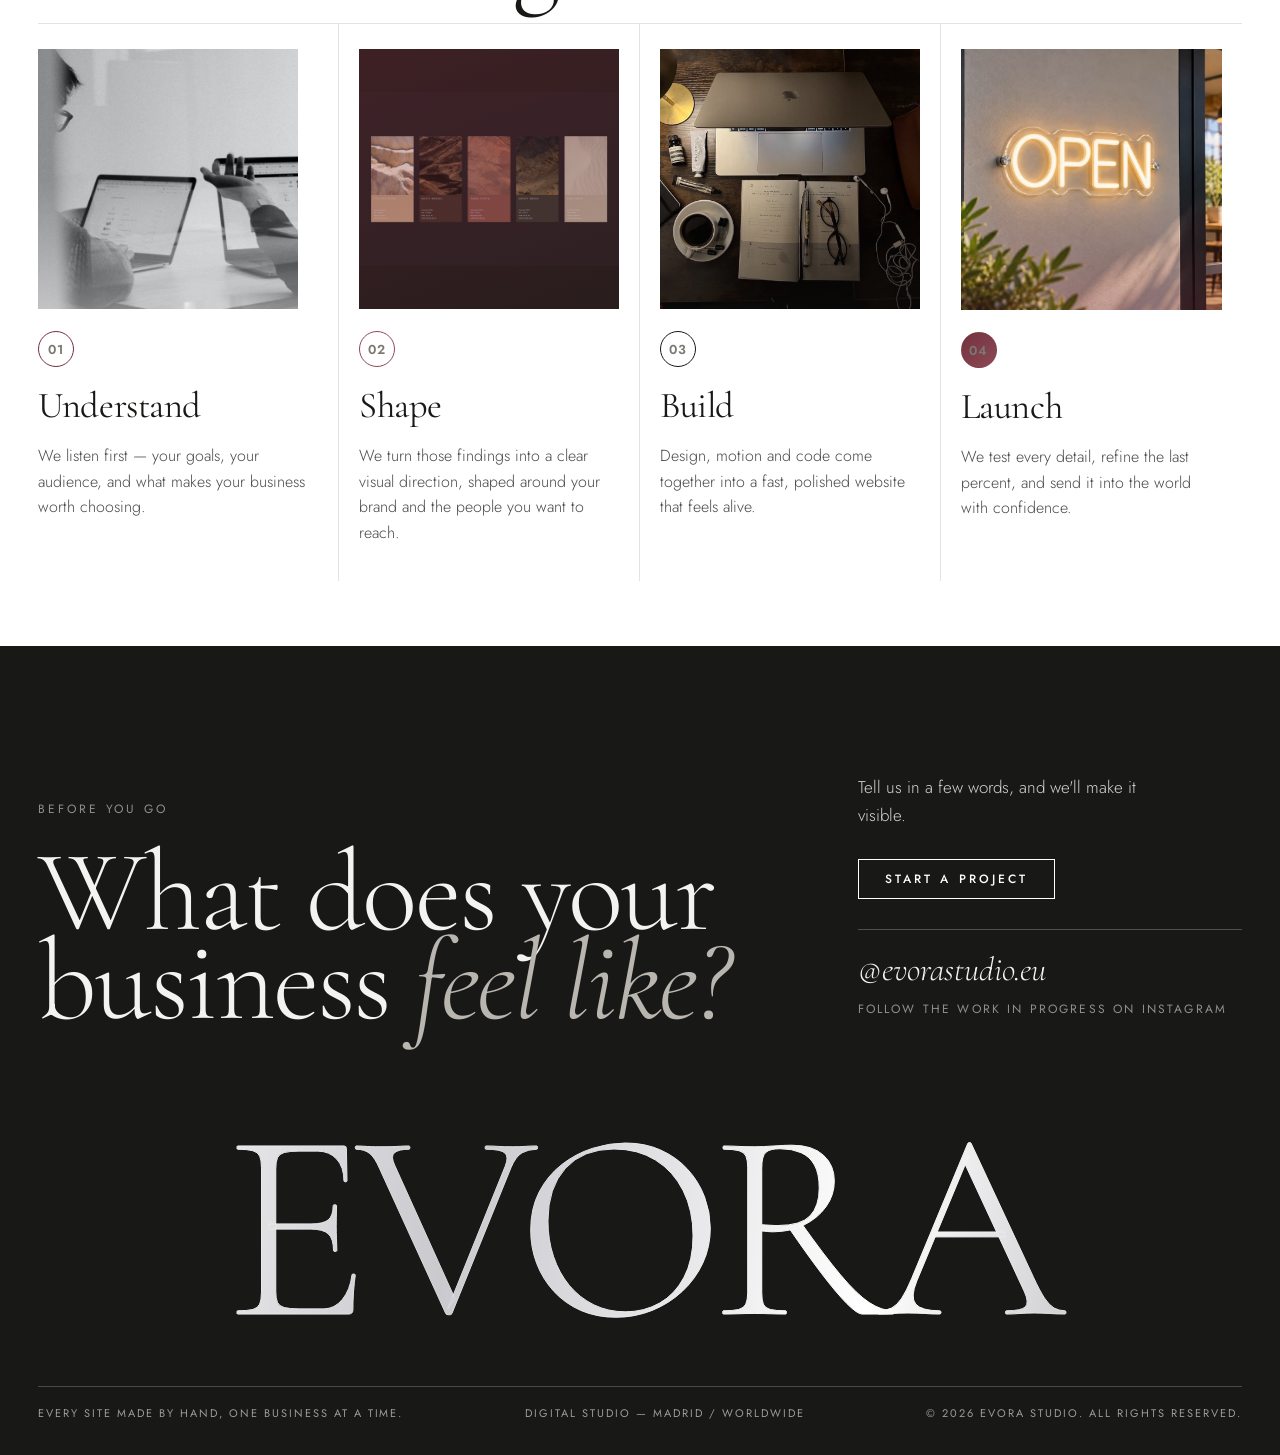
==== commit 4294641a: "Add Spanish language, editorial closing section, glass wordmark and editorial contact form Add EN/ES" ====
--- a/index.html
+++ b/index.html
@@ -1967,6 +1967,111 @@
 .live-intro h2,.section-intro h2,.process-header h2,.svc-head h2{line-height:1.02}
 }
 </style>
+<style id="no-horizontal-scroll">
+/* Never allow sideways panning on touch devices */
+html,body{max-width:100%;overflow-x:hidden;overflow-x:clip;overscroll-behavior-x:none}
+html{touch-action:pan-y pinch-zoom;-webkit-text-size-adjust:100%}
+body{position:relative;width:100%;touch-action:pan-y pinch-zoom}
+main,section,.ticker,.hero,.live,.experiences,.process,.contact-section{max-width:100%;overflow-x:clip}
+.gallery-window,.gallery-window .gallery-track{max-width:100%}
+img,video{max-width:100%}
+</style>
+<style id="lang-toggle">
+.header-right{display:flex;align-items:center;gap:22px}
+.lang-toggle{display:inline-flex;align-items:center;gap:8px;min-height:40px;padding:0 2px;border:0;background:none;color:inherit;cursor:pointer;font-family:var(--sans);font-size:12px;font-weight:500;letter-spacing:.22em}
+.lang-toggle span{opacity:.45;transition:opacity .3s ease}
+.lang-toggle .lang-sep{opacity:.3}
+html[lang="en"] .lang-toggle [data-l="en"],html[lang="es"] .lang-toggle [data-l="es"]{opacity:1;border-bottom:1px solid currentColor}
+.lang-toggle:hover span{opacity:1}
+@media (max-width:800px){.header-right{gap:12px}.lang-toggle{font-size:11px;letter-spacing:.16em}}
+</style>
+<style id="lang-mobile">
+.nav-cta{white-space:nowrap}
+.logo{flex:none}
+@media (max-width:800px){
+header{gap:10px}
+.header-right{gap:10px;margin-left:auto}
+.nav-cta{padding:0 12px;font-size:10px;letter-spacing:.1em;min-height:38px}
+.nav-cta:hover{letter-spacing:.1em}
+.lang-toggle{font-size:10px;letter-spacing:.12em;gap:5px}
+}
+@media (max-width:360px){.nav-cta{padding:0 9px;letter-spacing:.06em}.logo{font-size:21px}}
+</style>
+<style id="closing">
+.closing{background:#181817;color:#f3f3f2;padding:clamp(90px,10vw,170px) 3vw 34px;overflow:hidden}
+.closing-top{display:grid;grid-template-columns:repeat(12,1fr);gap:50px 2vw;align-items:end}
+.closing-q{grid-column:1/9}
+.closing-q small{display:block;margin-bottom:30px;color:rgba(243,243,242,.55);letter-spacing:.24em;text-transform:uppercase;font-size:12px}
+.closing-q h2{margin:0;font-family:var(--serif);font-weight:300;font-size:clamp(48px,7.4vw,132px);line-height:.94;letter-spacing:-.025em;color:#f3f3f2}
+.closing-q h2 em{font-style:italic;color:#b9b6b0}
+.closing-side{grid-column:9/13;display:flex;flex-direction:column;align-items:flex-start;gap:30px;padding-bottom:.6vw}
+.closing-side p{margin:0;max-width:30ch;font-size:clamp(17px,1.3vw,20px);line-height:1.6;font-weight:300;color:rgba(243,243,242,.85)}
+.closing-ig{display:block;padding-top:22px;border-top:1px solid rgba(243,243,242,.25);width:100%}
+.closing-ig-handle{display:inline-block;font-family:var(--serif);font-style:italic;font-weight:300;font-size:clamp(28px,2.6vw,42px);line-height:1.1;color:#f3f3f2;background:linear-gradient(#f3f3f2,#f3f3f2) no-repeat left bottom/0% 1px;transition:background-size .6s cubic-bezier(.7,0,.2,1)}
+.closing-ig:hover .closing-ig-handle{background-size:100% 1px}
+.closing-ig-note{display:block;margin-top:12px;font-size:12px;letter-spacing:.18em;text-transform:uppercase;color:rgba(243,243,242,.55)}
+.closing-mark{margin:clamp(70px,9vw,150px) 0 0;font-family:var(--serif);font-weight:300;font-size:25.6vw;line-height:.74;letter-spacing:-.045em;text-align:center;color:#f3f3f2;white-space:nowrap;user-select:none}
+.closing-foot{display:flex;justify-content:space-between;gap:20px;flex-wrap:wrap;margin-top:34px;padding-top:18px;border-top:1px solid rgba(243,243,242,.22);font-size:11px;letter-spacing:.18em;text-transform:uppercase;color:rgba(243,243,242,.6)}
+@media (max-width:800px){
+.closing{padding:80px 16px 26px}
+.closing-q,.closing-side{grid-column:1/-1}
+.closing-q h2{font-size:clamp(44px,13vw,80px)}
+.closing-foot{flex-direction:column;gap:10px}
+}
+</style>
+<style id="closing-glass">
+/* wordmark: smaller, metallic glass with light moving behind it */
+.closing-mark{position:relative;isolation:isolate;font-size:21vw;line-height:.8;margin-top:clamp(60px,7vw,120px);padding:.02em 0 .06em;
+background:linear-gradient(100deg,rgba(255,255,255,.95) 0%,rgba(214,214,218,.62) 18%,rgba(255,255,255,.9) 34%,rgba(150,150,158,.5) 52%,rgba(240,240,244,.92) 68%,rgba(176,176,184,.55) 84%,rgba(255,255,255,.9) 100%);
+background-size:220% 100%;background-position:0% 0;
+-webkit-background-clip:text;background-clip:text;-webkit-text-fill-color:transparent;color:transparent;
+-webkit-text-stroke:1px rgba(255,255,255,.38);
+filter:drop-shadow(0 10px 34px rgba(0,0,0,.45));
+animation:glassSweep 14s ease-in-out infinite alternate}
+.closing-mark::before{content:"";position:absolute;z-index:-1;inset:-8% 4% -4%;pointer-events:none;
+background:
+radial-gradient(34% 62% at 16% 55%,rgba(150,52,72,.95),transparent 70%),
+radial-gradient(30% 56% at 46% 40%,rgba(205,140,60,.8),transparent 70%),
+radial-gradient(34% 60% at 76% 58%,rgba(54,110,112,.85),transparent 70%),
+radial-gradient(26% 50% at 96% 40%,rgba(120,60,90,.7),transparent 70%);
+filter:blur(34px);animation:glassGlow 18s ease-in-out infinite alternate}
+@keyframes glassSweep{to{background-position:100% 0}}
+@keyframes glassGlow{0%{transform:translateX(-3%) scale(1)}100%{transform:translateX(3%) scale(1.06)}}
+@media (prefers-reduced-motion:reduce){.closing-mark,.closing-mark::before{animation:none}}
+@media (max-width:800px){.closing-mark{font-size:22vw;-webkit-text-stroke:.6px rgba(255,255,255,.38)}}
+</style>
+<style id="editorial-form">
+/* logo: neutral metallic glass, no colour behind */
+.closing-mark::before{display:none}
+.closing-mark{background:linear-gradient(100deg,#ffffff 0%,#c9c9ce 16%,#ffffff 32%,#8f8f97 50%,#f2f2f5 66%,#a9a9b2 82%,#ffffff 100%);background-size:220% 100%;-webkit-background-clip:text;background-clip:text;-webkit-text-stroke:1px rgba(255,255,255,.28);filter:none}
+
+/* ===== CONTACT FORM: editorial ===== */
+.contact-section{padding:clamp(80px,9vw,150px) 3vw clamp(70px,8vw,130px);background:var(--white)}
+.contact-card{display:grid;grid-template-columns:repeat(12,1fr);gap:50px 2vw;align-items:start;padding:clamp(40px,5vw,70px) 0 0;background:none;color:var(--black);border-top:1px solid var(--black);overflow:visible}
+.contact-card::after{display:none}
+.contact-card>div:first-child{grid-column:1/7}
+.contact-card .eyebrow{color:var(--wine);font-size:12px;letter-spacing:.24em}
+.contact-card h2{margin:22px 0 34px;font-family:var(--serif);font-weight:300;font-size:clamp(40px,4.8vw,84px);line-height:1;letter-spacing:-.025em;color:var(--black)}
+.contact-card p{max-width:36ch;color:var(--grey-dark);font-size:clamp(16px,1.25vw,19px);line-height:1.65;font-weight:300}
+.email-form{grid-column:8/13;grid-template-columns:1fr;gap:34px;padding-top:6px}
+.email-form label{display:block;gap:0;color:var(--grey);font-size:12px;letter-spacing:.2em;text-transform:uppercase;font-weight:400}
+.email-form label span{margin-left:8px;font-family:var(--serif);font-style:italic;font-size:15px;letter-spacing:0;text-transform:none;color:var(--grey-light)}
+.email-form input,.email-form textarea{display:block;width:100%;margin-top:6px;padding:12px 0 14px;border:0;border-bottom:1px solid rgba(24,24,23,.35);border-radius:0;background:transparent;color:var(--black);font-family:var(--serif);font-weight:400;font-size:clamp(22px,1.9vw,30px);line-height:1.2;letter-spacing:-.005em;transition:border-color .4s ease,box-shadow .4s ease}
+.email-form input:focus,.email-form textarea:focus{border-bottom-color:var(--black);box-shadow:0 1px 0 var(--black)}
+.email-form input::placeholder,.email-form textarea::placeholder{color:rgba(24,24,23,.28);font-style:italic}
+.email-form textarea{min-height:110px;resize:vertical}
+.contact-section .email-form button{justify-self:start;margin-top:6px;color:var(--black);background-color:transparent;border:1px solid var(--black);--fill:var(--black);--on:#fff;min-height:54px;padding:0 44px}
+.contact-section .email-form button:hover:not(:disabled){background:linear-gradient(var(--fill),var(--fill)) no-repeat left center/100% 100%;border-color:var(--black);color:#fff}
+.email-form .form-status{font-size:15px;letter-spacing:0}
+.email-form .form-status[data-state="error"]{color:#9a2f2f}
+.email-form .form-status[data-state="success"]{color:#2f6a3a}
+.email-form .form-status[data-state="loading"]{color:var(--grey)}
+@media (max-width:800px){
+.contact-section{padding:70px 16px 60px}
+.contact-card{padding:36px 0 0;gap:36px}
+.contact-card>div:first-child,.email-form{grid-column:1/-1}
+}
+</style>
 </head>
 <body>
 <!-- =====================================
@@ -1977,22 +2082,25 @@
 EVORA
 </a>
 <nav>
-<a href="#work">
+<a href="#work" data-i18n="0">
 Work
 </a>
-<a href="#services">
+<a href="#services" data-i18n="1">
 Services
 </a>
-<a href="#studio">
+<a href="#studio" data-i18n="2">
 Studio
 </a>
-<a href="#contact">
+<a href="#contact" data-i18n="3">
 Contact
 </a>
 </nav>
-<a href="#contact" class="nav-cta">
+<div class="header-right">
+<button class="lang-toggle" type="button" aria-label="Switch language to Spanish"><span data-l="en">EN</span><span class="lang-sep">/</span><span data-l="es">ES</span></button>
+<a href="#contact" class="nav-cta" data-i18n="4">
 Start a Project
 </a>
+</div>
 </header>
 <main>
 <!-- =====================================
@@ -2008,42 +2116,42 @@
 playsinline
 preload="metadata"
 poster="assets/images/101581-video-1080-poster.jpg"
-aria-label="EVORA Studio showreel — florals, patisserie and tableware in motion">
+aria-label="EVORA Studio showreel — florals, patisserie and tableware in motion" data-i18n-aria="1">
 <source src="assets/videos/101581-video-1080.mp4" type="video/mp4">
 </video>
 </div>
 <div class="hero-bg"></div>
-<span class="hero-meta hero-meta--left" aria-hidden="true">
+<span class="hero-meta hero-meta--left" aria-hidden="true" data-i18n="7">
 Showreel — In Motion
 </span>
-<span class="hero-meta hero-meta--right" aria-hidden="true">
+<span class="hero-meta hero-meta--right" aria-hidden="true" data-i18n="13">
 Florals · Patisserie · Tableware
 </span>
 <div class="hero-top" aria-hidden="true">
-<span>Nº 01 — Digital Studio</span>
-<span>Madrid / Worldwide</span>
-<span>Showreel — In Motion</span>
+<span data-i18n="5">Nº 01 — Digital Studio</span>
+<span data-i18n="6">Madrid / Worldwide</span>
+<span data-i18n="7">Showreel — In Motion</span>
 </div>
 <div class="hero-content">
-<h1 class="hero-title">
+<h1 class="hero-title" data-i18n="8">
 Digital experiences for brands with <em>something to say.</em>
 </h1>
 <div class="hero-side">
-<p class="hero-description">
+<p class="hero-description" data-i18n="9">
 We turn what makes a business worth choosing
 into an experience people can see, feel and remember.
 </p>
-<a href="#work" class="hero-link">View our work</a>
+<a href="#work" class="hero-link" data-i18n="10">View our work</a>
 </div>
 </div>
 <div class="hero-foot" aria-hidden="true">
-<span>Fashion · Patisserie · Beauty · Jewelry · Hotels · Interiors</span>
-<span class="hero-scroll">Scroll</span>
+<span data-i18n="11">Fashion · Patisserie · Beauty · Jewelry · Hotels · Interiors</span>
+<span class="hero-scroll" data-i18n="12">Scroll</span>
 </div>
 <button
 class="hero-video-toggle"
 type="button"
-aria-label="Pause background video">
+aria-label="Pause background video" data-i18n-aria="17">
 <svg class="hero-toggle-icon hero-toggle-icon--pause" viewBox="0 0 12 12" aria-hidden="true" focusable="false">
 <path d="M2 1h3v10H2zM7 1h3v10H7z"></path>
 </svg>
@@ -2057,18 +2165,18 @@
 ===================================== -->
 <div class="ticker">
 <div class="ticker-track">
-<span>Patisserie</span>
-<span>Beauty</span>
-<span>High-End Cosmetics</span>
-<span>Product</span>
-<span>Culture</span>
-<span>Digital Experiences</span>
-<span>Patisserie</span>
-<span>Beauty</span>
-<span>High-End Cosmetics</span>
-<span>Product</span>
-<span>Culture</span>
-<span>Digital Experiences</span>
+<span data-i18n="14">Patisserie</span>
+<span data-i18n="15">Beauty</span>
+<span data-i18n="16">High-End Cosmetics</span>
+<span data-i18n="17">Product</span>
+<span data-i18n="18">Culture</span>
+<span data-i18n="19">Digital Experiences</span>
+<span data-i18n="14">Patisserie</span>
+<span data-i18n="15">Beauty</span>
+<span data-i18n="16">High-End Cosmetics</span>
+<span data-i18n="17">Product</span>
+<span data-i18n="18">Culture</span>
+<span data-i18n="19">Digital Experiences</span>
 </div>
 </div>
 <!-- =====================================
@@ -2076,87 +2184,87 @@
 ===================================== -->
 <section class="experiences" id="work">
 <div class="section-intro reveal">
-<h2>
+<h2 data-i18n="20">
 Every image
 has a business
 behind it.
 </h2>
-<p>
+<p data-i18n="21">
 Patisseries, fashion houses, beauty brands,
 hotels and studios — each with its own world,
 shaped into a website that feels like it.
 </p>
 </div>
-<div class="gallery-window" aria-label="Selected experiences">
+<div class="gallery-window" aria-label="Selected experiences" data-i18n-aria="0">
 <div class="gallery-track">
 <article class="gallery-card">
-<img src="assets/images/photo-fashion-portrait.jpg" loading="lazy" decoding="async" alt="Model in a flowing couture garment">
+<img src="assets/images/photo-fashion-portrait.jpg" loading="lazy" decoding="async" alt="Model in a flowing couture garment" data-i18n-alt="2">
 <div class="gallery-info">
-<small>Fashion & Modeling</small>
-<h3>Behind the look, a brand.</h3>
-<p class="gallery-copy">A fashion site should move like an editorial: lookbooks that unfold, collections that breathe, and a portfolio where every model and every piece gets room to be seen.</p>
-<p>Designers · ateliers · model agencies · portfolios</p>
+<small data-i18n="22">Fashion & Modeling</small>
+<h3 data-i18n="23">Behind the look, a brand.</h3>
+<p class="gallery-copy" data-i18n="24">A fashion site should move like an editorial: lookbooks that unfold, collections that breathe, and a portfolio where every model and every piece gets room to be seen.</p>
+<p data-i18n="25">Designers · ateliers · model agencies · portfolios</p>
 </div>
 </article>
 <article class="gallery-card">
-<img src="assets/images/photo-patisserie-window.jpg" loading="lazy" decoding="async" alt="Patisserie window glowing at dusk">
+<img src="assets/images/photo-patisserie-window.jpg" loading="lazy" decoding="async" alt="Patisserie window glowing at dusk" data-i18n-alt="3">
 <div class="gallery-info">
-<small>Patisserie</small>
-<h3>Behind the window, a bakery.</h3>
-<p class="gallery-copy">Before anyone tastes a thing, they decide with their eyes. We bring the glow of your shop window online — your pastries, your hours, your neighbourhood, one tap away.</p>
-<p>Pastry shops · bakeries · dessert boutiques</p>
+<small data-i18n="14">Patisserie</small>
+<h3 data-i18n="26">Behind the window, a bakery.</h3>
+<p class="gallery-copy" data-i18n="27">Before anyone tastes a thing, they decide with their eyes. We bring the glow of your shop window online — your pastries, your hours, your neighbourhood, one tap away.</p>
+<p data-i18n="28">Pastry shops · bakeries · dessert boutiques</p>
 </div>
 </article>
 <article class="gallery-card">
-<img src="assets/images/photo-hand-cream-olives.jpg" loading="lazy" decoding="async" alt="Hand cream tube resting in a bowl of olives">
+<img src="assets/images/photo-hand-cream-olives.jpg" loading="lazy" decoding="async" alt="Hand cream tube resting in a bowl of olives" data-i18n-alt="4">
 <div class="gallery-info">
-<small>Beauty & Skincare</small>
-<h3>Behind the product, a ritual.</h3>
-<p class="gallery-copy">Skincare is a daily ritual, not a transaction. We design pages that let people feel the texture, understand the formula and trust the brand before they ever open the jar.</p>
-<p>Cosmetics · skincare · wellness brands</p>
+<small data-i18n="29">Beauty & Skincare</small>
+<h3 data-i18n="30">Behind the product, a ritual.</h3>
+<p class="gallery-copy" data-i18n="31">Skincare is a daily ritual, not a transaction. We design pages that let people feel the texture, understand the formula and trust the brand before they ever open the jar.</p>
+<p data-i18n="32">Cosmetics · skincare · wellness brands</p>
 </div>
 </article>
 <article class="gallery-card">
-<img src="assets/images/photo-jewelry-martini.jpg" loading="lazy" decoding="async" alt="Rings on a cocktail pick over a coupe glass">
+<img src="assets/images/photo-jewelry-martini.jpg" loading="lazy" decoding="async" alt="Rings on a cocktail pick over a coupe glass" data-i18n-alt="5">
 <div class="gallery-info">
-<small>Jewelry & Luxury</small>
-<h3>Behind the sparkle, a maker.</h3>
-<p class="gallery-copy">Jewelry sells on detail and story. We frame each piece the way a jeweler would — close, slow and lit — so the craft behind it is as visible as the stone.</p>
-<p>Jewelers · luxury goods · limited collections</p>
+<small data-i18n="33">Jewelry & Luxury</small>
+<h3 data-i18n="34">Behind the sparkle, a maker.</h3>
+<p class="gallery-copy" data-i18n="35">Jewelry sells on detail and story. We frame each piece the way a jeweler would — close, slow and lit — so the craft behind it is as visible as the stone.</p>
+<p data-i18n="36">Jewelers · luxury goods · limited collections</p>
 </div>
 </article>
 <article class="gallery-card">
-<img src="assets/images/photo-hand-phone.jpg" loading="lazy" decoding="async" alt="Hand holding a phone against a pale wall">
+<img src="assets/images/photo-hand-phone.jpg" loading="lazy" decoding="async" alt="Hand holding a phone against a pale wall" data-i18n-alt="6">
 <div class="gallery-info">
-<small>Online Shops</small>
-<h3>Behind the screen, a shop that never closes.</h3>
-<p class="gallery-copy">Small brands deserve a store that feels hand-made. Clear collections, effortless checkout and a launch page that sells while the owner is asleep.</p>
-<p>Ecommerce · launches · independent brands</p>
+<small data-i18n="37">Online Shops</small>
+<h3 data-i18n="38">Behind the screen, a shop that never closes.</h3>
+<p class="gallery-copy" data-i18n="39">Small brands deserve a store that feels hand-made. Clear collections, effortless checkout and a launch page that sells while the owner is asleep.</p>
+<p data-i18n="40">Ecommerce · launches · independent brands</p>
 </div>
 </article>
 <article class="gallery-card">
-<img src="assets/images/photo-library-lounge.jpg" loading="lazy" decoding="async" alt="Lounge with lit bookshelves and armchairs">
+<img src="assets/images/photo-library-lounge.jpg" loading="lazy" decoding="async" alt="Lounge with lit bookshelves and armchairs" data-i18n-alt="7">
 <div class="gallery-info">
-<small>Bookshops & Clubs</small>
-<h3>Behind the shelves, a community.</h3>
-<p class="gallery-copy">Bookshops and members’ clubs are about belonging. We build digital rooms with a clear voice — events, memberships and recommendations that make people want to be invited in.</p>
-<p>Bookshops · members’ clubs · cultural spaces</p>
+<small data-i18n="41">Bookshops & Clubs</small>
+<h3 data-i18n="42">Behind the shelves, a community.</h3>
+<p class="gallery-copy" data-i18n="43">Bookshops and members’ clubs are about belonging. We build digital rooms with a clear voice — events, memberships and recommendations that make people want to be invited in.</p>
+<p data-i18n="44">Bookshops · members’ clubs · cultural spaces</p>
 </div>
 </article>
 <article class="gallery-card">
-<img src="assets/images/photo-lounge-sofa-book.jpg" loading="lazy" decoding="async" alt="Leather sofa with an open book in a warm lounge">
+<img src="assets/images/photo-lounge-sofa-book.jpg" loading="lazy" decoding="async" alt="Leather sofa with an open book in a warm lounge" data-i18n-alt="8">
 <div class="gallery-info">
-<small>Hotels & Interiors</small>
-<h3>Behind the room, a host.</h3>
-<p class="gallery-copy">Hotels, lounges and interior studios sell an atmosphere. We translate light, texture and space into a website that makes guests feel the stay before they book it.</p>
-<p>Hotels · lounges · interior studios</p>
+<small data-i18n="45">Hotels & Interiors</small>
+<h3 data-i18n="46">Behind the room, a host.</h3>
+<p class="gallery-copy" data-i18n="47">Hotels, lounges and interior studios sell an atmosphere. We translate light, texture and space into a website that makes guests feel the stay before they book it.</p>
+<p data-i18n="48">Hotels · lounges · interior studios</p>
 </div>
 </article>
 <aside class="gallery-aside">
-<small>The common thread</small>
-<p class="gallery-aside-quote">Every brand we meet is already <em>a world.</em> We simply open the door.</p>
-<p class="gallery-aside-body">Whether it is a pastry counter at seven in the morning or a fashion collection about to launch, the work begins in the same place: listening to what makes the business worth choosing, then building a screen that feels like walking in.</p>
-<a href="#contact" class="gallery-aside-link">Start a project</a>
+<small data-i18n="49">The common thread</small>
+<p class="gallery-aside-quote" data-i18n="50">Every brand we meet is already <em>a world.</em> We simply open the door.</p>
+<p class="gallery-aside-body" data-i18n="51">Whether it is a pastry counter at seven in the morning or a fashion collection about to launch, the work begins in the same place: listening to what makes the business worth choosing, then building a screen that feels like walking in.</p>
+<a href="#contact" class="gallery-aside-link" data-i18n="52">Start a project</a>
 </aside>
 </div>
 </div>
@@ -2166,32 +2274,32 @@
 ===================================== -->
 <section class="services-editorial" id="services">
 <div class="svc-head reveal">
-<small>What we do</small>
-<h2>Four ways we turn a business <em>into a screen.</em></h2>
+<small data-i18n="53">What we do</small>
+<h2 data-i18n="54">Four ways we turn a business <em>into a screen.</em></h2>
 </div>
 <div class="svc-list">
 <article class="svc-row reveal">
 <div class="svc-body">
-<h3>Websites</h3>
-<p>Custom-designed, fast and fully responsive websites, built from scratch around your brand. Clear structure, beautiful detail, and a design that works as well on a phone as on a desktop.</p>
+<h3 data-i18n="55">Websites</h3>
+<p data-i18n="56">Custom-designed, fast and fully responsive websites, built from scratch around your brand. Clear structure, beautiful detail, and a design that works as well on a phone as on a desktop.</p>
 </div>
 </article>
 <article class="svc-row reveal">
 <div class="svc-body">
-<h3>Digital Experiences</h3>
-<p>Interactive pages that go beyond a brochure: digital menus, booking flows, product discovery and immersive storytelling that let visitors explore instead of simply scroll.</p>
+<h3 data-i18n="19">Digital Experiences</h3>
+<p data-i18n="57">Interactive pages that go beyond a brochure: digital menus, booking flows, product discovery and immersive storytelling that let visitors explore instead of simply scroll.</p>
 </div>
 </article>
 <article class="svc-row reveal">
 <div class="svc-body">
-<h3>Digital Identity</h3>
-<p>The visual language behind the screen — typography, art direction, colour and design systems — so every page, post and pixel feels unmistakably like you.</p>
+<h3 data-i18n="58">Digital Identity</h3>
+<p data-i18n="59">The visual language behind the screen — typography, art direction, colour and design systems — so every page, post and pixel feels unmistakably like you.</p>
 </div>
 </article>
 <article class="svc-row reveal">
 <div class="svc-body">
-<h3>Launch Pages</h3>
-<p>A single focused page for a product, an opening, a campaign or a special moment. Built quickly, designed to be remembered, and made to turn attention into action.</p>
+<h3 data-i18n="60">Launch Pages</h3>
+<p data-i18n="61">A single focused page for a product, an opening, a campaign or a special moment. Built quickly, designed to be remembered, and made to turn attention into action.</p>
 </div>
 </article>
 </div>
@@ -2202,7 +2310,7 @@
 ===================================== -->
 <section class="photo-band" id="band-1" hidden style="--band-image:url('assets/images/REPLACE-ME.jpg')">
 <div class="photo-band-copy">
-<h2>Every business has a feeling.<br>We make it visible.</h2>
+<h2 data-i18n="62">Every business has a feeling.<br>We make it visible.</h2>
 </div>
 </section>
 <!-- =====================================
@@ -2210,11 +2318,11 @@
 ===================================== -->
 <section class="live">
 <div class="live-intro reveal">
-<h2>
+<h2 data-i18n="63">
 From first glance
 to the last detail.
 </h2>
-<p>
+<p data-i18n="64">
 Good digital work should
 be experienced, not simply
 displayed in a mockup.
@@ -2223,38 +2331,38 @@
 <div class="demo-grid">
 <article class="demo reveal">
 <div class="demo-image">
-<img src="assets/images/photo-cafe-interior.jpg" loading="lazy" decoding="async" alt="Neighbourhood café with counter and tables">
+<img src="assets/images/photo-cafe-interior.jpg" loading="lazy" decoding="async" alt="Neighbourhood café with counter and tables" data-i18n-alt="9">
 </div>
 <div class="demo-text">
-<h3>The Neighbourhood Café</h3>
-<small>Cafés &amp; coffee shops</small>
+<h3 data-i18n="65">The Neighbourhood Café</h3>
+<small data-i18n="66">Cafés &amp; coffee shops</small>
 </div>
 </article>
 <article class="demo reveal">
 <div class="demo-image">
-<img src="assets/images/photo-menu-table.jpg" loading="lazy" decoding="async" alt="Printed menu on a set restaurant table">
+<img src="assets/images/photo-menu-table.jpg" loading="lazy" decoding="async" alt="Printed menu on a set restaurant table" data-i18n-alt="10">
 </div>
 <div class="demo-text">
-<h3>The Menu, Reimagined</h3>
-<small>Restaurants</small>
+<h3 data-i18n="67">The Menu, Reimagined</h3>
+<small data-i18n="68">Restaurants</small>
 </div>
 </article>
 <article class="demo reveal">
 <div class="demo-image">
-<img src="assets/images/photo-interior-marble-table.jpg" loading="lazy" decoding="async" alt="Lounge corner with marble side table and olive armchair">
+<img src="assets/images/photo-interior-marble-table.jpg" loading="lazy" decoding="async" alt="Lounge corner with marble side table and olive armchair" data-i18n-alt="11">
 </div>
 <div class="demo-text">
-<h3>The Studio Showroom</h3>
-<small>Interiors &amp; furniture design</small>
+<h3 data-i18n="69">The Studio Showroom</h3>
+<small data-i18n="70">Interiors &amp; furniture design</small>
 </div>
 </article>
 <article class="demo reveal">
 <div class="demo-image">
-<img src="assets/images/photo-candlelit-table.jpg" loading="lazy" decoding="async" alt="Candlelit table for two in a dark dining room">
+<img src="assets/images/photo-candlelit-table.jpg" loading="lazy" decoding="async" alt="Candlelit table for two in a dark dining room" data-i18n-alt="12">
 </div>
 <div class="demo-text">
-<h3>Reserve the Evening</h3>
-<small>Fine dining &amp; private events</small>
+<h3 data-i18n="71">Reserve the Evening</h3>
+<small data-i18n="72">Fine dining &amp; private events</small>
 </div>
 </article>
 </div>
@@ -2267,15 +2375,15 @@
 id="contact">
 <div class="contact-card">
 <div class="reveal">
-<div class="eyebrow">
+<div class="eyebrow" data-i18n="73">
 Start a conversation
 </div>
-<h2>
+<h2 data-i18n="74">
 Leave your email
 and let's talk
 about your project.
 </h2>
-<p>
+<p data-i18n="75">
 Give us somewhere to reach you.
 We'll take a look at your business
 and get in touch.
@@ -2290,34 +2398,34 @@
 aria-describedby="emailFormStatus">
 <input type="hidden" name="_subject" value="EVORA — New project enquiry">
 <input type="text" name="_honey" tabindex="-1" autocomplete="off" aria-hidden="true" style="display:none">
-<label>
-Your name <span>(optional)</span>
+<label data-i18n-node="76">
+Your name <span data-i18n="77">(optional)</span>
 <input
 type="text"
 name="name"
 autocomplete="name"
 maxlength="120"
-placeholder="Your name">
+placeholder="Your name" data-i18n-ph="20">
 </label>
-<label>
+<label data-i18n-node="78">
 Email address
 <input
 type="email"
 name="email"
 autocomplete="email"
 maxlength="254"
-placeholder="you@yourcompany.com"
+placeholder="you@yourcompany.com" data-i18n-ph="18"
 required>
 </label>
-<label class="message-field">
-Project or message <span>(optional)</span>
+<label class="message-field" data-i18n-node="79">
+Project or message <span data-i18n="77">(optional)</span>
 <textarea
 name="message"
 autocomplete="off"
 maxlength="3000"
-placeholder="A little about what you have in mind"></textarea>
+placeholder="A little about what you have in mind" data-i18n-ph="19"></textarea>
 </label>
-<button type="submit">
+<button type="submit" data-i18n="80">
 Let's Talk
 </button>
 <p
@@ -2335,26 +2443,26 @@
 ===================================== -->
 <section class="process">
 <div class="process-header reveal">
-<h2>
+<h2 data-i18n="81">
 From feeling
 to screen.
 </h2>
-<div class="eyebrow">
+<div class="eyebrow" data-i18n="82">
 How we work
 </div>
 </div>
 <div class="process-grid">
 <div class="step step--understand reveal">
 <div class="step-media">
-<img src="assets/images/photo-designer-laptop.jpg" loading="lazy" decoding="async" alt="Designer working on a laptop">
+<img src="assets/images/photo-designer-laptop.jpg" loading="lazy" decoding="async" alt="Designer working on a laptop" data-i18n-alt="13">
 </div>
 <small>
 01
 </small>
-<h3>
+<h3 data-i18n="83">
 Understand
 </h3>
-<p>
+<p data-i18n="84">
 We listen first — your goals,
 your audience, and what makes
 your business worth choosing.
@@ -2362,15 +2470,15 @@
 </div>
 <div class="step step--shape reveal">
 <div class="step-media">
-<img src="assets/images/photo-palette-board.jpg" loading="lazy" decoding="async" alt="Colour palette board">
+<img src="assets/images/photo-palette-board.jpg" loading="lazy" decoding="async" alt="Colour palette board" data-i18n-alt="14">
 </div>
 <small>
 02
 </small>
-<h3>
+<h3 data-i18n="85">
 Shape
 </h3>
-<p>
+<p data-i18n="86">
 We turn those findings into
 a clear visual direction,
 shaped around your brand and
@@ -2379,15 +2487,15 @@
 </div>
 <div class="step step--build reveal">
 <div class="step-media">
-<img src="assets/images/photo-desk-flatlay.jpg" loading="lazy" decoding="async" alt="Desk with laptop and notebook">
+<img src="assets/images/photo-desk-flatlay.jpg" loading="lazy" decoding="async" alt="Desk with laptop and notebook" data-i18n-alt="15">
 </div>
 <small>
 03
 </small>
-<h3>
+<h3 data-i18n="87">
 Build
 </h3>
-<p>
+<p data-i18n="88">
 Design, motion and code come
 together into a fast, polished
 website that feels alive.
@@ -2395,15 +2503,15 @@
 </div>
 <div class="step step--launch reveal">
 <div class="step-media">
-<img src="assets/images/photo-open-sign.jpg" loading="lazy" decoding="async" alt="Neon open sign on a shop door">
+<img src="assets/images/photo-open-sign.jpg" loading="lazy" decoding="async" alt="Neon open sign on a shop door" data-i18n-alt="16">
 </div>
 <small>
 04
 </small>
-<h3>
+<h3 data-i18n="89">
 Launch
 </h3>
-<p>
+<p data-i18n="90">
 We test every detail, refine
 the last percent, and send it
 into the world with confidence.
@@ -2418,6 +2526,31 @@
 <section class="photo-band" id="band-2" hidden style="--band-image:url('assets/images/REPLACE-ME.jpg')">
 <div class="photo-band-copy">
 <h2></h2>
+</div>
+</section>
+<!-- =====================================
+CLOSING
+===================================== -->
+<section class="closing" id="closing">
+<div class="closing-top">
+<div class="closing-q reveal">
+<small data-i18n="96">Before you go</small>
+<h2 data-i18n="97">What does your business <em>feel like?</em></h2>
+</div>
+<div class="closing-side reveal">
+<p data-i18n="98">Tell us in a few words, and we'll make it visible.</p>
+<a href="#contact" class="nav-cta" data-i18n="4">Start a project</a>
+<a class="closing-ig" href="https://www.instagram.com/evorastudio.eu/" target="_blank" rel="noopener noreferrer">
+<span class="closing-ig-handle">@evorastudio.eu</span>
+<span class="closing-ig-note" data-i18n="99">Follow the work in progress on Instagram</span>
+</a>
+</div>
+</div>
+<div class="closing-mark" aria-hidden="true">EVORA</div>
+<div class="closing-foot">
+<span data-i18n="100">Every site made by hand, one business at a time.</span>
+<span data-i18n="101">Digital studio — Madrid / Worldwide</span>
+<span data-i18n="102">© 2026 EVORA Studio. All rights reserved.</span>
 </div>
 </section>
 </main>
@@ -2431,10 +2564,10 @@
 aria-labelledby="cookieBannerTitle"
 aria-describedby="cookieBannerText">
 <div class="cookie-copy">
-<h2 id="cookieBannerTitle">
+<h2 id="cookieBannerTitle" data-i18n="91">
 Cookies on evoracreative.com
 </h2>
-<p id="cookieBannerText">
+<p id="cookieBannerText" data-i18n="92">
 We use cookies to remember your preferences and understand how the site is used.
 You can allow or deny them, and change your choice at any time.
 </p>
@@ -2443,13 +2576,13 @@
 <button
 type="button"
 class="cookie-btn cookie-btn--primary"
-data-cookie-accept>
+data-cookie-accept data-i18n="93">
 Allow cookies
 </button>
 <button
 type="button"
 class="cookie-btn"
-data-cookie-deny>
+data-cookie-deny data-i18n="94">
 Deny
 </button>
 </div>
@@ -2458,9 +2591,76 @@
 type="button"
 class="cookie-settings"
 id="cookieSettingsButton"
-hidden>
+hidden data-i18n="95">
 Cookie settings
 </button>
+<script id="i18n">
+(function () {
+  var ES = ["Proyectos", "Servicios", "Estudio", "Contacto", "Iniciar un proyecto", "N.º 01 — Estudio digital", "Madrid / Internacional", "Showreel — En movimiento", "Experiencias digitales para marcas con <em>algo que decir.</em>", "Convertimos aquello que hace que una empresa merezca la pena en una experiencia que la gente puede ver, sentir y recordar.", "Nuestro trabajo", "Moda · Pastelería · Belleza · Joyería · Hoteles · Diseño de interiores", "Desplázate para explorar", "Flores · Pastelería · Vajilla", "Pastelería", "Belleza", "Cosméticos de alta gama", "Producto", "Cultura", "Experiencias digitales", "Detrás de cada imagen hay una empresa.", "Pastelerías, casas de moda, marcas de belleza, hoteles y estudios: cada uno con su propio universo, plasmado en una página web que refleja esa esencia.", "Moda y modelaje", "Detrás de la imagen, una marca.", "Una web de moda debería funcionar como una publicación editorial: lookbooks que se despliegan, colecciones que cobran vida y un catálogo en el que cada modelo y cada prenda tengan espacio para lucirse.", "Diseñadores · casas de moda · agencias de modelos · book de modelos", "Detrás del escaparate, una panadería.", "Antes de que nadie pruebe nada, ya se ha formado una opinión con la vista. Llevamos el encanto de tu escaparate a Internet: tus pasteles, tu horario, tu barrio… todo a un solo clic.", "Pastelerías · panaderías · tiendas de postres", "Belleza y cuidado de la piel", "Detrás del producto, un ritual.", "El cuidado de la piel es un ritual diario, no una simple compra. Diseñamos páginas que permiten a los usuarios sentir la textura, comprender la fórmula y confiar en la marca antes incluso de abrir el frasco.", "Marcas de cosmética, cuidado de la piel y bienestar", "Joyería y artículos de lujo", "Detrás del brillo, un artesano.", "Las joyas se venden por sus detalles y su historia. Encuadramos cada pieza como lo haría un joyero —de cerca, con calma y bien iluminada— para que la artesanía que hay detrás sea tan visible como la propia piedra.", "Joyerías · artículos de lujo · colecciones limitadas", "Tiendas online", "Detrás de la pantalla, una tienda que nunca cierra.", "Las marcas pequeñas se merecen una tienda que transmita una sensación artesanal. Colecciones claras, un proceso de pago sencillo y una página de inicio que venda incluso mientras el propietario duerme.", "Comercio electrónico · lanzamientos · marcas independientes", "Librerías y clubes", "Detrás de las estanterías, una comunidad.", "Las librerías y los clubes privados se basan en el sentido de pertenencia. Creamos espacios digitales con una identidad propia: eventos, afiliaciones y recomendaciones que hacen que la gente quiera formar parte de ellos.", "Librerías · clubes privados · espacios culturales", "Hoteles e interiores", "Detrás de la sala, un anfitrión acogedor.", "Los hoteles, los salones y los estudios de diseño de interiores venden una atmósfera. Transformamos la luz, las texturas y el espacio en una página web que permite a los huéspedes hacerse una idea de cómo será su estancia antes incluso de reservarla.", "Hoteles · salones · estudios de diseño de interiores", "El hilo conductor", "Cada marca con la que nos encontramos es ya <em>un mundo.</em> Nosotros solo abrimos la puerta.", "Ya se trate de una pastelería a las siete de la mañana o de una colección de moda a punto de salir al mercado, el trabajo empieza siempre por lo mismo: escuchar qué es lo que hace que merezca la pena elegir ese negocio y, a continuación, crear un escaparate que invite a entrar.", "Iniciar un proyecto", "Qué hacemos", "Cuatro formas de convertir un negocio <em>en una pantalla.</em>", "Páginas web", "Páginas web diseñadas a medida, rápidas y totalmente adaptables, creadas desde cero en torno a tu marca. Estructura clara, detalles cuidados y un diseño que funciona igual de bien en el móvil que en el ordenador.", "Páginas interactivas que van más allá de un simple folleto: menús digitales, procesos de reserva, descubrimiento de productos y narraciones inmersivas que permiten a los visitantes explorar en lugar de limitarse a desplazarse por la página.", "Identidad digital", "El lenguaje visual que hay detrás de la pantalla —tipografía, dirección artística, color y sistemas de diseño— para que cada página, cada publicación y cada píxel reflejen tu identidad de forma inconfundible.", "Páginas de lanzamiento", "Una página única y específica dedicada a un producto, una inauguración, una campaña o un momento especial. Creada rápidamente, diseñada para que se recuerde y pensada para convertir la atención en acción.", "Cada empresa tiene una esencia. <br>Nosotros la hacemos visible.", "Desde el primer vistazo hasta el último detalle.", "Un buen trabajo digital debe experimentarse, no limitarse a mostrarse en una maqueta.", "La cafetería del barrio", "Cafeterías y cafés", "El menú, reinventado", "Restaurantes", "La sala de exposición del estudio", "Diseño de interiores y mobiliario", "Reserva la velada", "Gastronomía de lujo y eventos privados", "Inicia una conversación", "Déjanos tu correo electrónico y hablemos de tu proyecto.", "Indícanos cómo podemos ponernos en contacto contigo. Analizaremos tu negocio y nos pondremos en contacto contigo.", "Tu nombre", "(opcional)", "Dirección de correo electrónico", "Proyecto o mensaje", "Hablemos", "De la emoción a la pantalla.", "Cómo trabajamos", "Entender", "Lo primero es escuchar: tus objetivos, tu público y qué es lo que hace que tu empresa sea una opción a tener en cuenta.", "Dar forma", "Convertimos esos resultados en una dirección visual clara, adaptada a tu marca y al público al que quieres llegar.", "Construir", "El diseño, el movimiento y el código se unen para crear una página web ágil y pulida que parece cobrar vida.", "Lanzar", "Comprobamos cada detalle, perfeccionamos hasta el último por ciento y lo lanzamos al mercado con confianza.", "Cookies en evoracreative.com", "Utilizamos cookies para recordar tus preferencias y conocer cómo se utiliza la web. Puedes aceptarlas o rechazarlas, y cambiar tu elección en cualquier momento.", "Aceptar cookies", "Rechazar", "Configuración de cookies", "Antes de irte", "¿Cómo se percibe <em>tu empresa?</em>", "Cuéntanoslo en pocas palabras y nos encargaremos de darle visibilidad.", "Sigue el proceso de creación en Instagram", "Cada página web se crea a mano, una empresa tras otra.", "Estudio digital — Madrid / Internacional", "© 2026 EVORA Studio. Todos los derechos reservados."];
+  var ATTR = ["Experiencias destacadas", "Vídeo de presentación de EVORA Studio: arreglos florales, repostería y vajilla en movimiento", "Modelo con un vestido de alta costura de corte fluido", "El escaparate de una pastelería resplandece al atardecer", "Un tubo de crema de manos dentro de un cuenco de aceitunas", "Anillos en un palillo de cóctel sobre una copa de champán", "Una mano que sostiene un teléfono junto a una pared clara", "Sala de estar con estanterías iluminadas y sillones", "Sofá de piel con un libro abierto en un acogedor salón", "Cafetería de barrio con barra y mesas", "Menú impreso sobre una mesa de restaurante puesta", "Rincón de descanso con mesita auxiliar de mármol y sillón color oliva", "Una mesa para dos a la luz de las velas en un comedor a oscuras", "Diseñador trabajando con un ordenador portátil", "Tablero de paleta de colores", "Escritorio con ordenador portátil y cuaderno", "Letrero luminoso de «Abierto» en la puerta de una tienda", "Pausar el vídeo de fondo", "tu@tuempresa.com", "Un poco sobre lo que tienes en mente", "Tu nombre"];
+  var JSS = {"Pause background video": "Pausar el vídeo de fondo", "Play background video": "Reproducir vídeo de fondo", "Sending...": "Enviando...", "Sending your enquiry...": "Enviando tu consulta...", "Something went wrong. Please try again.": "Ha habido un error. Inténtalo de nuevo.", "This form is awaiting email activation. Please try again later.": "Este formulario está pendiente de activación por correo electrónico. Inténtalo de nuevo más tarde.", "Thanks. We’ll be in touch.": "Gracias. Nos pondremos en contacto contigo.", "Let's Talk": "Hablemos"};
+  var META = {"title": "EVORA Studio | Páginas web de alta calidad y experiencias digitales", "desc": "EVORA Studio crea páginas web a medida y experiencias digitales para el sector hotelero, la belleza, el estilo de vida, las marcas de productos y las empresas independientes."};
+  var lang = "en";
+  try {
+    var saved = localStorage.getItem("evora-lang");
+    if (saved === "en" || saved === "es") {
+      lang = saved;
+    } else if (((navigator.language || "") + "").toLowerCase().indexOf("es") === 0) {
+      lang = "es";
+    }
+  } catch (e) {}
+  window.t = function (en) { return lang === "es" && JSS[en] ? JSS[en] : en; };
+  var descMeta = document.querySelector('meta[name="description"]');
+  var origTitle = document.title;
+  var origDesc = descMeta ? descMeta.getAttribute("content") : "";
+  function firstTextNode(el) {
+    for (var i = 0; i < el.childNodes.length; i++) {
+      var n = el.childNodes[i];
+      if (n.nodeType === 3 && n.nodeValue.trim()) return n;
+    }
+    return null;
+  }
+  function apply(l) {
+    lang = l;
+    document.documentElement.lang = l;
+    document.querySelectorAll("[data-i18n]").forEach(function (el) {
+      if (el.dataset.en === undefined) el.dataset.en = el.innerHTML;
+      el.innerHTML = l === "es" ? ES[+el.getAttribute("data-i18n")] : el.dataset.en;
+    });
+    document.querySelectorAll("[data-i18n-node]").forEach(function (el) {
+      var n = firstTextNode(el);
+      if (!n) return;
+      if (el.__en === undefined) el.__en = n.nodeValue;
+      n.nodeValue = l === "es" ? " " + ES[+el.getAttribute("data-i18n-node")] + " " : el.__en;
+    });
+    [["alt", "data-i18n-alt"], ["aria-label", "data-i18n-aria"], ["placeholder", "data-i18n-ph"]].forEach(function (p) {
+      document.querySelectorAll("[" + p[1] + "]").forEach(function (el) {
+        var store = "en_" + p[0].replace(/-/g, "_");
+        if (el.dataset[store] === undefined) el.dataset[store] = el.getAttribute(p[0]) || "";
+        el.setAttribute(p[0], l === "es" ? ATTR[+el.getAttribute(p[1])] : el.dataset[store]);
+      });
+    });
+    document.title = l === "es" ? META.title : origTitle;
+    if (descMeta) descMeta.setAttribute("content", l === "es" ? META.desc : origDesc);
+    var btn = document.querySelector(".lang-toggle");
+    if (btn) {
+      btn.setAttribute("aria-label", l === "es" ? "Cambiar idioma a inglés" : "Switch language to Spanish");
+    }
+    if (window.__syncHero) window.__syncHero();
+  }
+  window.setLang = function (l) {
+    apply(l);
+    try { localStorage.setItem("evora-lang", l); } catch (e) {}
+  };
+  apply(lang);
+  var toggle = document.querySelector(".lang-toggle");
+  if (toggle) {
+    toggle.addEventListener("click", function () {
+      window.setLang(lang === "es" ? "en" : "es");
+    });
+  }
+})();
+</script>
 <script>
 /* =========================================
 SCROLL REVEALS
@@ -2533,14 +2733,15 @@
 const heroVideoToggle = document.querySelector(".hero-video-toggle");
 if (heroVideo && heroVideoToggle) {
 const reducedMotion = window.matchMedia("(prefers-reduced-motion: reduce)");
+window.__syncHero = () => syncHeroVideoState();
 const syncHeroVideoState = () => {
 const playing = !heroVideo.paused && !heroVideo.ended;
 heroVideoToggle.dataset.state = playing ? "playing" : "paused";
 heroVideoToggle.setAttribute(
 "aria-label",
 playing
-? "Pause background video"
-: "Play background video"
+? t("Pause background video")
+: t("Play background video")
 );
 };
 const applyMotionPreference = () => {
@@ -2613,18 +2814,18 @@
 if (submitButton.disabled || !form.reportValidity()) return;
 const endpoint = new URL(form.action);
 if (endpoint.origin !== "https://formsubmit.co" || endpoint.pathname === "/") {
-setFormStatus("error", "Something went wrong. Please try again.");
+setFormStatus("error", t("Something went wrong. Please try again."));
 return;
 }
 const payload = new FormData(form);
 if (String(payload.get("_honey") || "").trim()) {
-setFormStatus("error", "Something went wrong. Please try again.");
+setFormStatus("error", t("Something went wrong. Please try again."));
 return;
 }
 submitButton.disabled = true;
-submitButton.textContent = "Sending...";
+submitButton.textContent = t("Sending...");
 form.setAttribute("aria-busy", "true");
-setFormStatus("loading", "Sending your enquiry...");
+setFormStatus("loading", t("Sending your enquiry..."));
 const controller = new AbortController();
 const timeout = setTimeout(() => controller.abort(), 20000);
 try {
@@ -2639,20 +2840,20 @@
 // A first-use activation response is not a delivered enquiry.
 const serviceMessage = String(result.message || "");
 if (/activat|confirm.{0,30}email|verify.{0,30}email/i.test(serviceMessage)) {
-setFormStatus("error", "This form is awaiting email activation. Please try again later.");
+setFormStatus("error", t("This form is awaiting email activation. Please try again later."));
 return;
 }
 if (result.success !== true && result.success !== "true") {
 throw new Error("Form service did not confirm the submission.");
 }
 form.reset();
-setFormStatus("success", "Thanks. We’ll be in touch.");
+setFormStatus("success", t("Thanks. We’ll be in touch."));
 } catch (error) {
-setFormStatus("error", "Something went wrong. Please try again.");
+setFormStatus("error", t("Something went wrong. Please try again."));
 } finally {
 clearTimeout(timeout);
 submitButton.disabled = false;
-submitButton.textContent = submitButtonLabel;
+submitButton.textContent = t(submitButtonLabel);
 form.removeAttribute("aria-busy");
 }
 });
